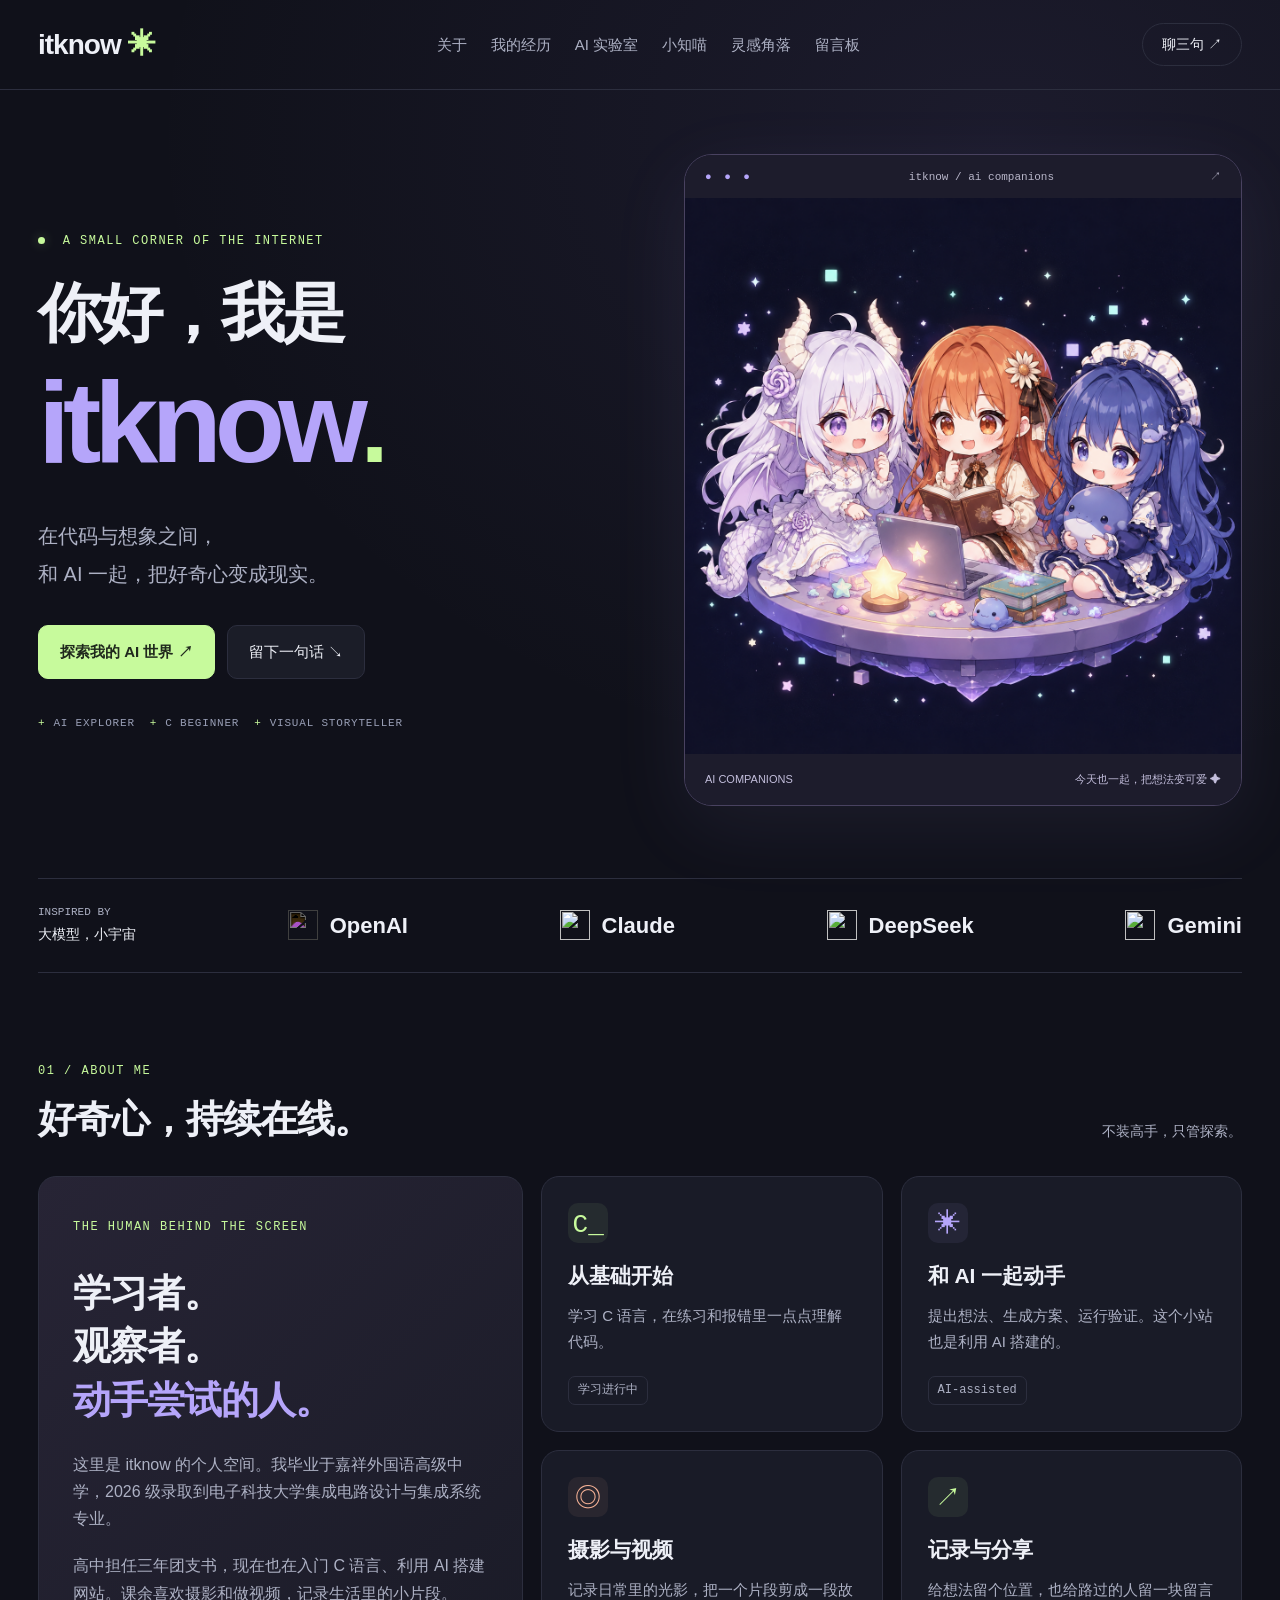
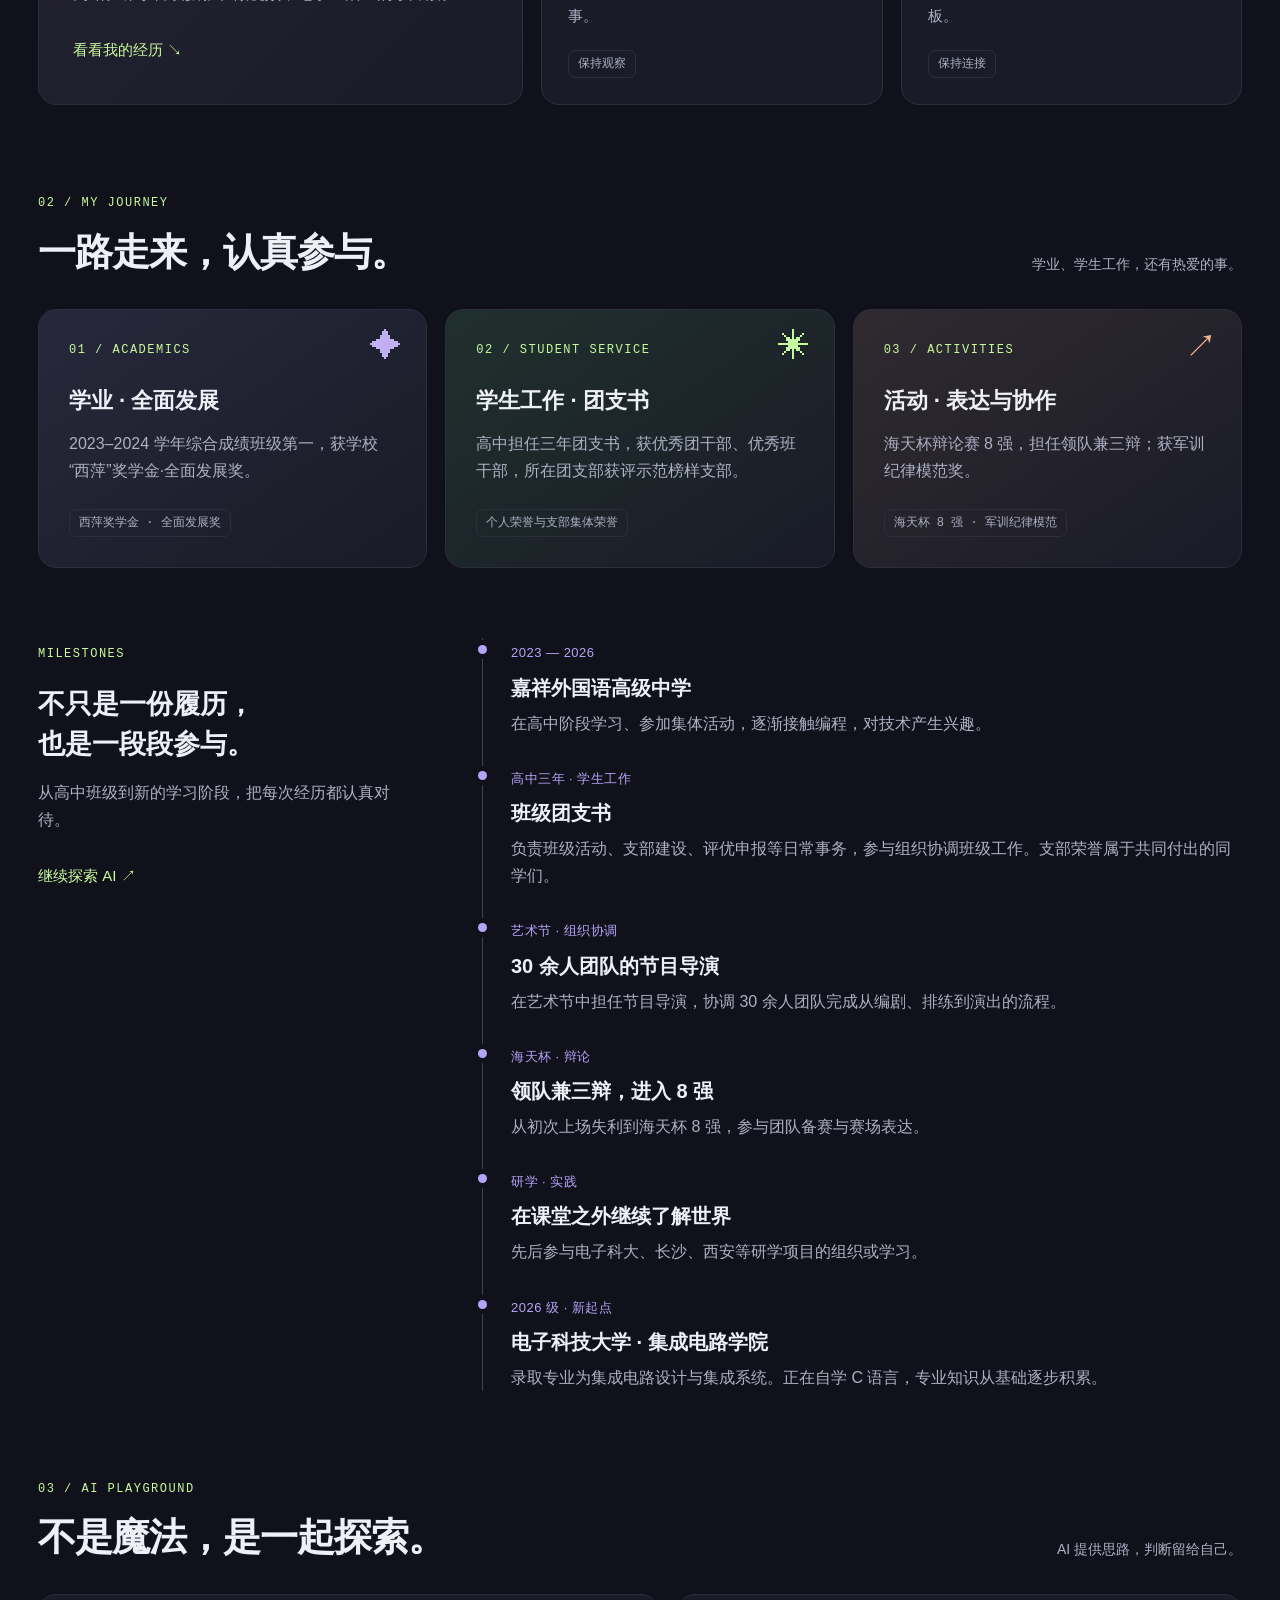
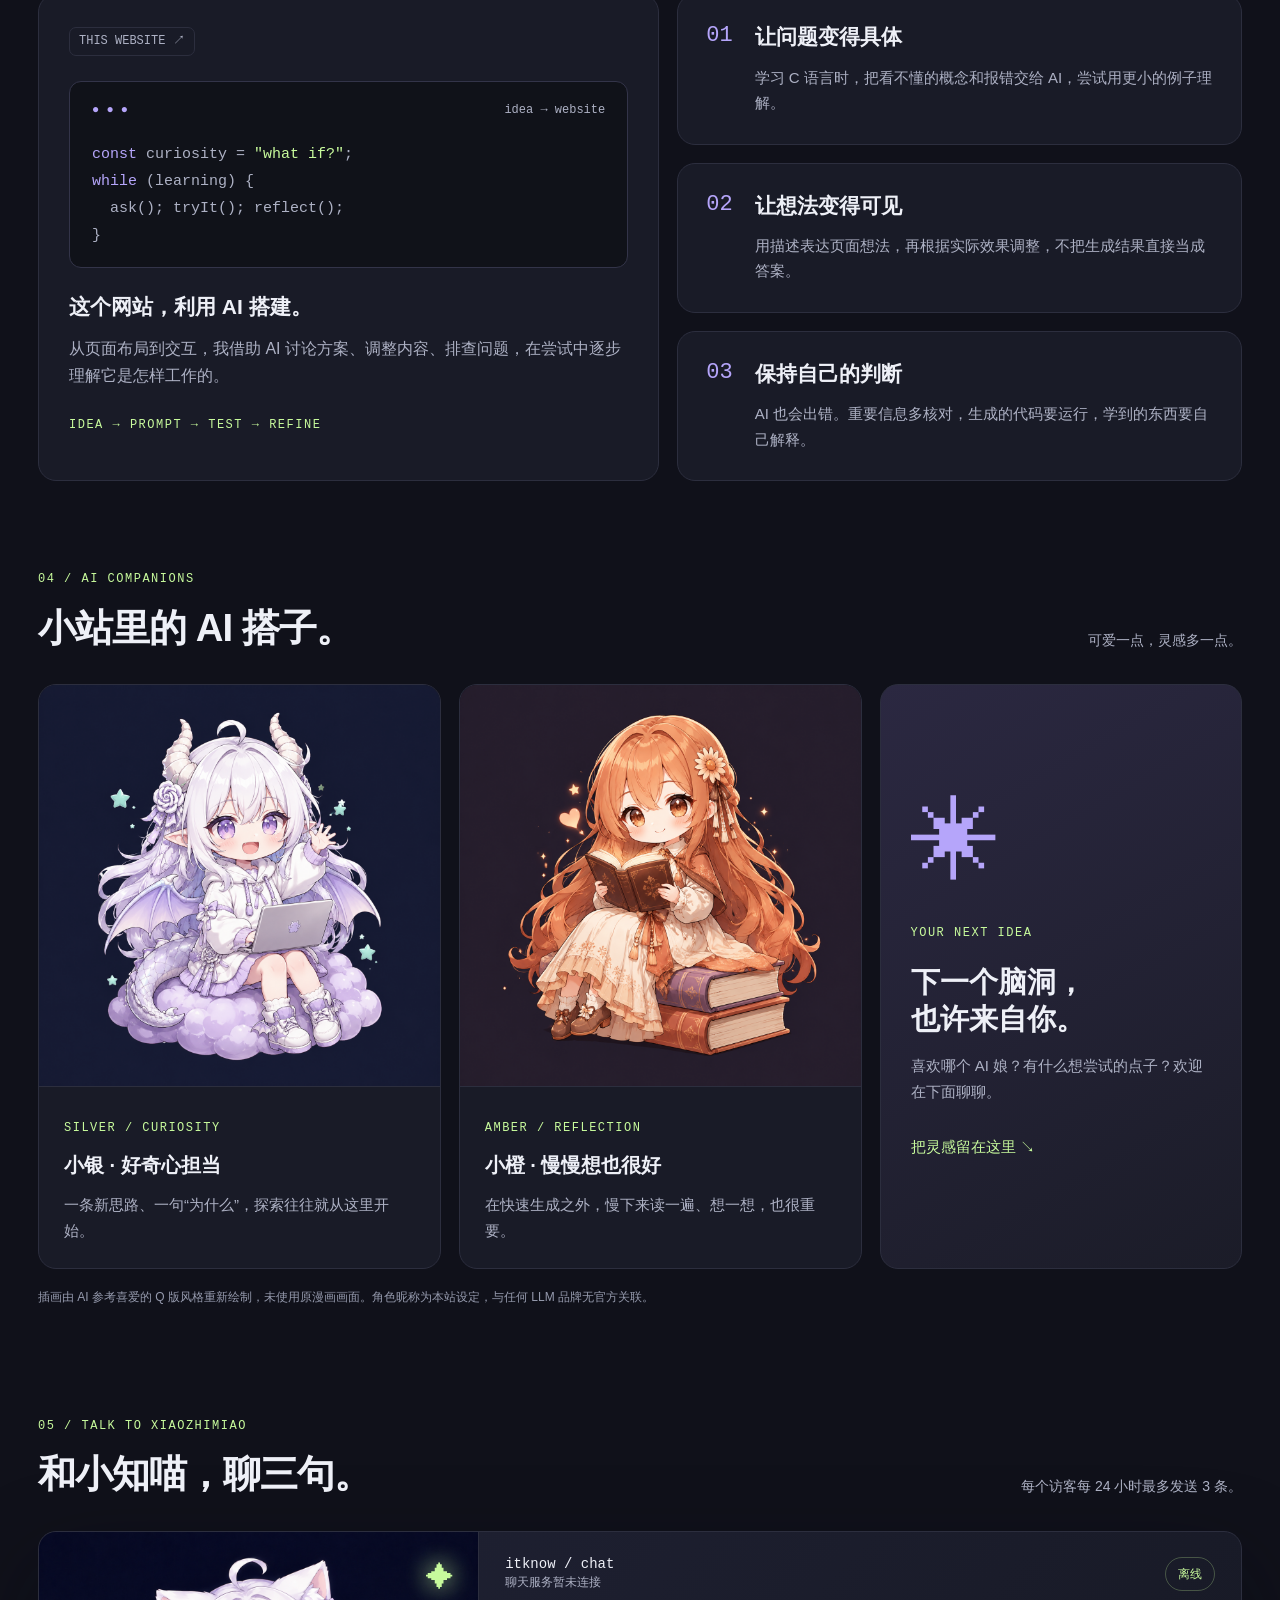
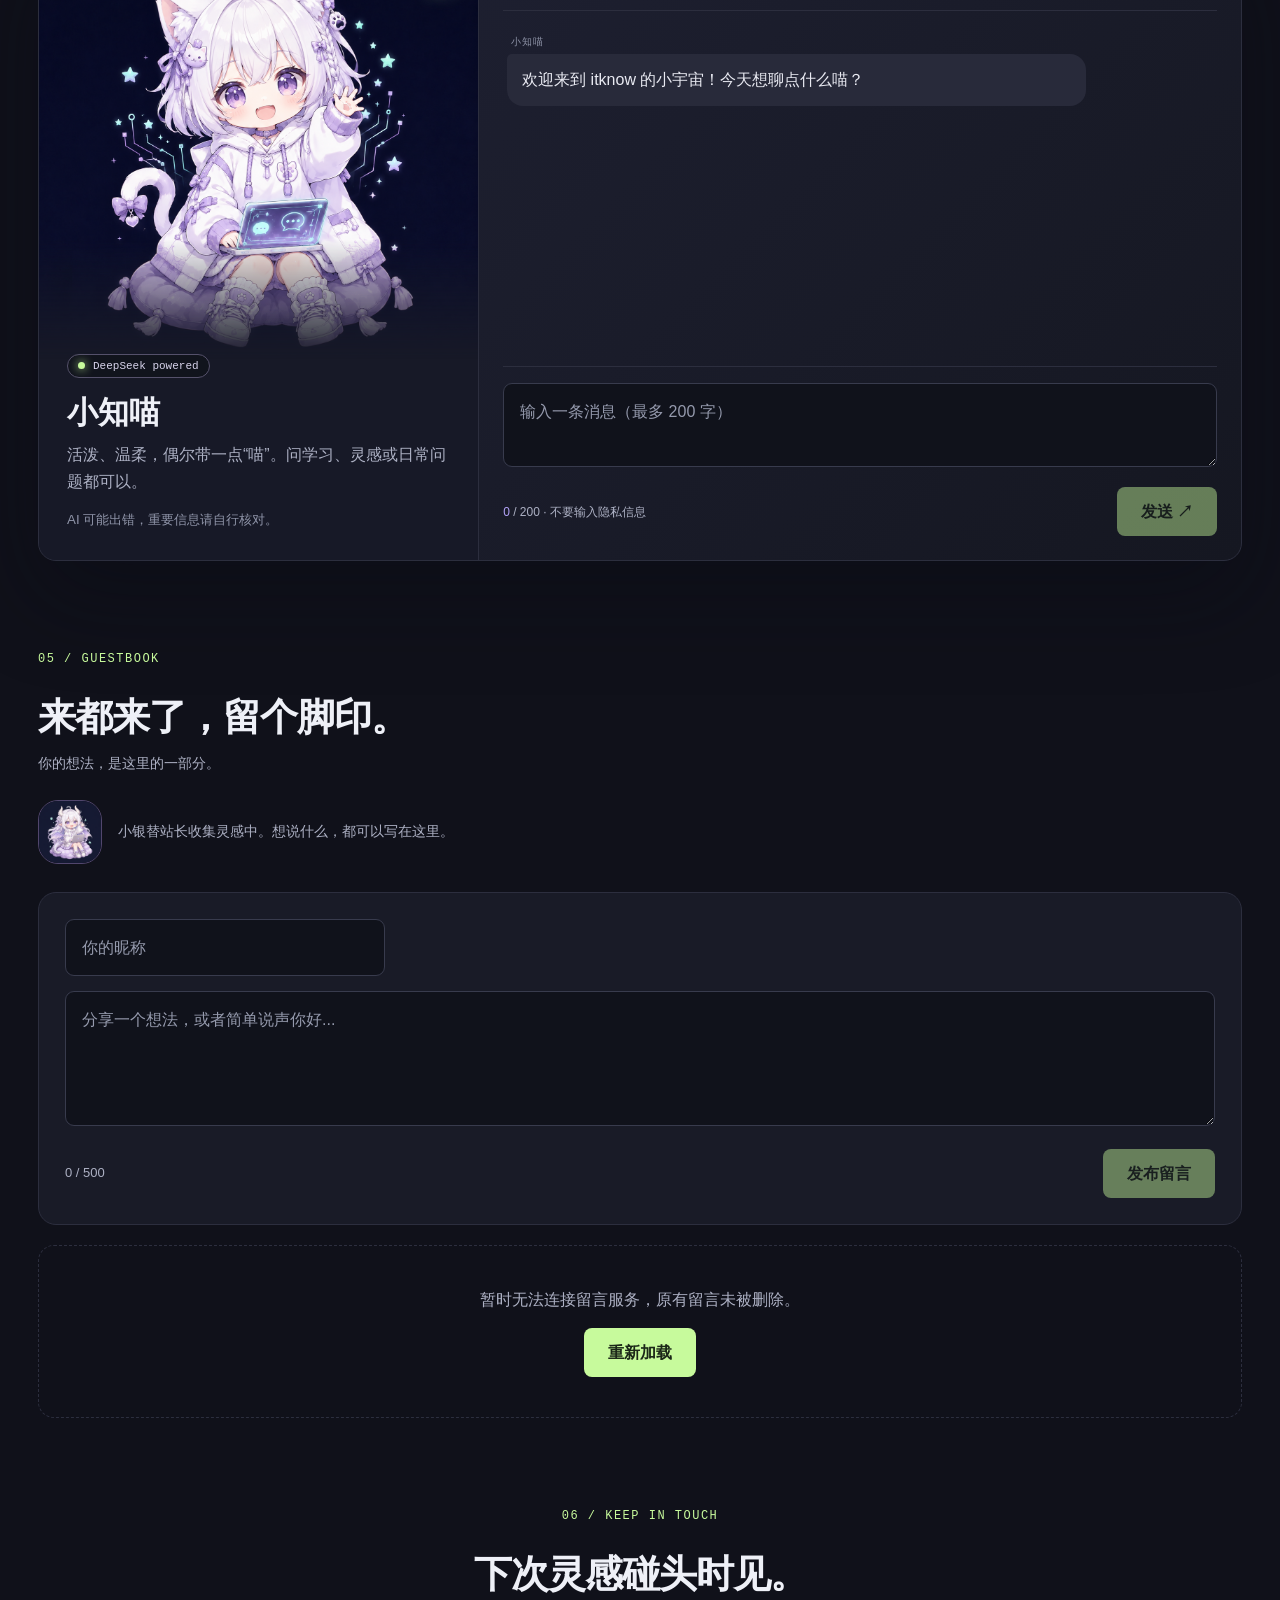
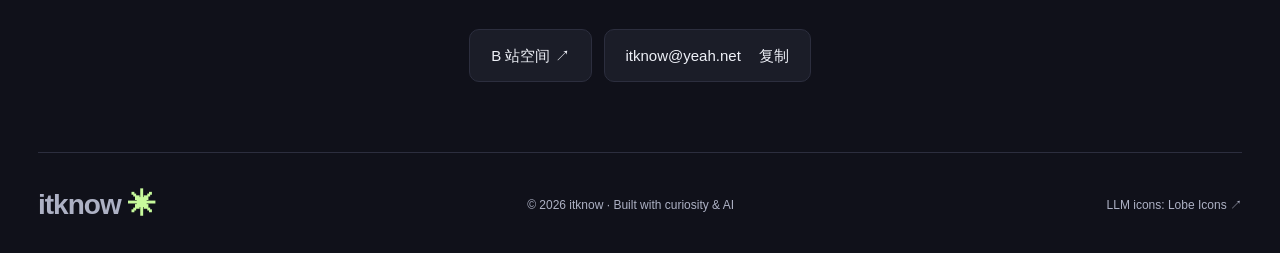
==== index.html @ 52dbc29e "Add initial personal website" ====
<!DOCTYPE html>
<html lang="zh-CN"><head><meta charset="UTF-8"><meta name="viewport" content="width=device-width, initial-scale=1.0"><meta name="theme-color" content="#10111a"><meta name="description" content="itknow 的个人主页：学习与学生工作经历、AI 探索、C 语言入门、摄影与视频。"><title>itknow · AI 与灵感的小宇宙</title><link rel="stylesheet" href="assets/studio.css"><link rel="stylesheet" href="assets/companions.css"></head><body>
<a class="skip-link" href="#about">跳到正文</a><div id="cursorGlow" hidden></div><div class="email-toast" id="toast" role="status" aria-live="polite"></div>
<nav class="nav" id="nav" aria-label="主导航"><a class="wordmark" href="#home">itknow<span>✳</span></a><div class="nav-links"><a href="#about">关于</a><a href="#experience">我的经历</a><a href="#projects">AI 实验室</a><a href="#chat">小知喵</a><a href="#inspiration">灵感角落</a><a href="#guestbook">留言板</a></div><a class="nav-contact" href="#chat">聊三句 ↗</a></nav>
<main><section class="hero reveal" id="home"><div class="hero-copy"><p class="eyebrow"><span class="status-dot"></span> A SMALL CORNER OF THE INTERNET</p><h1>你好，我是<br><span>itknow</span><b>.</b></h1><p class="hero-description">在代码与想象之间，<br>和 AI 一起，把好奇心变成现实。</p><div class="hero-actions"><a class="button primary" href="#projects">探索我的 AI 世界 ↗</a><a class="button secondary" href="#guestbook">留下一句话 ↘</a></div><div class="hero-tags"><span>AI EXPLORER</span><span>C BEGINNER</span><span>VISUAL STORYTELLER</span></div></div><figure class="hero-art original-art"><div class="window-bar"><span>● ● ●</span><span>itknow / ai companions</span><span>↗</span></div><img src="assets/ai-companions-original.png" width="1254" height="1254" fetchpriority="high" alt="新绘制的 Q 版 AI 娘：银发龙娘、橙发阅读娘与抱着小鲸鱼的蓝发女孩围坐在星光书桌前"><figcaption><span>AI COMPANIONS</span><span>今天也一起，把想法变可爱 ✦</span></figcaption></figure></section>
<div class="model-strip"><span class="strip-label">INSPIRED BY<br><strong>大模型，小宇宙</strong></span><div><img src="assets/openai.svg" alt="" class="mono-logo">OpenAI</div><div><img src="assets/claude-color.svg" alt="" >Claude</div><div><img src="assets/deepseek-color.svg" alt="" >DeepSeek</div><div><img src="assets/gemini-color.svg" alt="" >Gemini</div></div>
<section class="section" id="about"><div class="section-heading"><div><p class="eyebrow">01 / ABOUT ME</p><h2>好奇心，持续在线。</h2></div><span class="section-note">不装高手，只管探索。</span></div><div class="about-grid"><article class="panel about-lead"><span class="tiny-label">THE HUMAN BEHIND THE SCREEN</span><h3>学习者。<br>观察者。<br><em>动手尝试的人。</em></h3><p>这里是 itknow 的个人空间。我毕业于嘉祥外国语高级中学，2026 级录取到电子科技大学集成电路设计与集成系统专业。</p><p>高中担任三年团支书，现在也在入门 C 语言、利用 AI 搭建网站。课余喜欢摄影和做视频，记录生活里的小片段。</p><a class="text-link" href="#experience">看看我的经历 ↘</a></article><div class="interest-grid"><article class="panel interest"><span class="tile-icon">C_</span><h3>从基础开始</h3><p>学习 C 语言，在练习和报错里一点点理解代码。</p><span class="pill">学习进行中</span></article><article class="panel interest"><span class="tile-icon">✳</span><h3>和 AI 一起动手</h3><p>提出想法、生成方案、运行验证。这个小站也是利用 AI 搭建的。</p><span class="pill">AI-assisted</span></article><article class="panel interest"><span class="tile-icon">◎</span><h3>摄影与视频</h3><p>记录日常里的光影，把一个片段剪成一段故事。</p><span class="pill">保持观察</span></article><article class="panel interest"><span class="tile-icon">↗</span><h3>记录与分享</h3><p>给想法留个位置，也给路过的人留一块留言板。</p><span class="pill">保持连接</span></article></div></div></section>

<section class="section experience-section" id="experience" aria-labelledby="experience-title">
  <div class="section-heading">
    <div><p class="eyebrow">02 / MY JOURNEY</p><h2 id="experience-title">一路走来，认真参与。</h2></div>
    <span class="section-note">学业、学生工作，还有热爱的事。</span>
  </div>
  <div class="honor-grid" id="skills">
    <article class="panel honor-card">
      <span class="tiny-label">01 / ACADEMICS</span><span class="honor-mark" aria-hidden="true">✦</span>
      <h3>学业 · 全面发展</h3><p>2023–2024 学年综合成绩班级第一，获学校“西萍”奖学金·全面发展奖。</p>
      <span class="pill">西萍奖学金 · 全面发展奖</span>
    </article>
    <article class="panel honor-card">
      <span class="tiny-label">02 / STUDENT SERVICE</span><span class="honor-mark" aria-hidden="true">✳</span>
      <h3>学生工作 · 团支书</h3><p>高中担任三年团支书，获优秀团干部、优秀班干部，所在团支部获评示范榜样支部。</p>
      <span class="pill">个人荣誉与支部集体荣誉</span>
    </article>
    <article class="panel honor-card">
      <span class="tiny-label">03 / ACTIVITIES</span><span class="honor-mark" aria-hidden="true">↗</span>
      <h3>活动 · 表达与协作</h3><p>海天杯辩论赛 8 强，担任领队兼三辩；获军训纪律模范奖。</p>
      <span class="pill">海天杯 8 强 · 军训纪律模范</span>
    </article>
  </div>
  <div class="journey-layout" id="timeline">
    <aside class="journey-intro"><span class="tiny-label">MILESTONES</span><h3>不只是一份履历，<br>也是一段段参与。</h3><p>从高中班级到新的学习阶段，把每次经历都认真对待。</p><a class="text-link" href="#projects">继续探索 AI ↗</a></aside>
    <ol class="journey-list">
      <li><span class="journey-date">2023 — 2026</span><h3>嘉祥外国语高级中学</h3><p>在高中阶段学习、参加集体活动，逐渐接触编程，对技术产生兴趣。</p></li>
      <li><span class="journey-date">高中三年 · 学生工作</span><h3>班级团支书</h3><p>负责班级活动、支部建设、评优申报等日常事务，参与组织协调班级工作。支部荣誉属于共同付出的同学们。</p></li>
      <li><span class="journey-date">艺术节 · 组织协调</span><h3>30 余人团队的节目导演</h3><p>在艺术节中担任节目导演，协调 30 余人团队完成从编剧、排练到演出的流程。</p></li>
      <li><span class="journey-date">海天杯 · 辩论</span><h3>领队兼三辩，进入 8 强</h3><p>从初次上场失利到海天杯 8 强，参与团队备赛与赛场表达。</p></li>
      <li><span class="journey-date">研学 · 实践</span><h3>在课堂之外继续了解世界</h3><p>先后参与电子科大、长沙、西安等研学项目的组织或学习。</p></li>
      <li><span class="journey-date">2026 级 · 新起点</span><h3>电子科技大学 · 集成电路学院</h3><p>录取专业为集成电路设计与集成系统。正在自学 C 语言，专业知识从基础逐步积累。</p></li>
    </ol>
  </div>
</section>
<section class="section" id="projects"><div class="section-heading"><div><p class="eyebrow">03 / AI PLAYGROUND</p><h2>不是魔法，是一起探索。</h2></div><span class="section-note">AI 提供思路，判断留给自己。</span></div><div class="lab-grid"><article class="panel lab-feature"><span class="pill">THIS WEBSITE ↗</span><div class="code-window"><div>● ● ● <span>idea → website</span></div><p><span>const</span> curiosity = <b>"what if?"</b>;</p><p><span>while</span> (learning) {</p><p>&nbsp; ask(); tryIt(); reflect();</p><p>}</p></div><h3>这个网站，利用 AI 搭建。</h3><p>从页面布局到交互，我借助 AI 讨论方案、调整内容、排查问题，在尝试中逐步理解它是怎样工作的。</p><span class="tiny-label">IDEA → PROMPT → TEST → REFINE</span></article><div class="lab-side"><article class="panel lab-note"><span class="step">01</span><div><h3>让问题变得具体</h3><p>学习 C 语言时，把看不懂的概念和报错交给 AI，尝试用更小的例子理解。</p></div></article><article class="panel lab-note"><span class="step">02</span><div><h3>让想法变得可见</h3><p>用描述表达页面想法，再根据实际效果调整，不把生成结果直接当成答案。</p></div></article><article class="panel lab-note"><span class="step">03</span><div><h3>保持自己的判断</h3><p>AI 也会出错。重要信息多核对，生成的代码要运行，学到的东西要自己解释。</p></div></article></div></div></section>
<section class="section" id="inspiration"><div class="section-heading"><div><p class="eyebrow">04 / AI COMPANIONS</p><h2>小站里的 AI 搭子。</h2></div><span class="section-note">可爱一点，灵感多一点。</span></div><div class="companion-grid"><article class="companion panel"><img class="portrait portrait-one" src="assets/ai-silver-original.png" width="1254" height="1254" loading="lazy" decoding="async" alt="新绘制的银发 Q 版龙娘，坐在云朵上抱着电脑挥手"><div class="companion-copy"><span class="tiny-label">SILVER / CURIOSITY</span><h3>小银 · 好奇心担当</h3><p>一条新思路、一句“为什么”，探索往往就从这里开始。</p></div></article><article class="companion panel"><img class="portrait portrait-two" src="assets/ai-amber-original.png" width="1254" height="1254" loading="lazy" decoding="async" alt="新绘制的橙发 Q 版阅读娘，坐在书本上微笑读书"><div class="companion-copy"><span class="tiny-label">AMBER / REFLECTION</span><h3>小橙 · 慢慢想也很好</h3><p>在快速生成之外，慢下来读一遍、想一想，也很重要。</p></div></article><article class="panel text-companion"><span class="huge-star">✳</span><span class="tiny-label">YOUR NEXT IDEA</span><h3>下一个脑洞，<br>也许来自你。</h3><p>喜欢哪个 AI 娘？有什么想尝试的点子？欢迎在下面聊聊。</p><a href="#guestbook" class="text-link">把灵感留在这里 ↘</a></article></div><p class="art-note">插画由 AI 参考喜爱的 Q 版风格重新绘制，未使用原漫画画面。角色昵称为本站设定，与任何 LLM 品牌无官方关联。</p></section>
<section class="section chat-section" id="chat" aria-labelledby="chat-title">
  <div class="section-heading"><div><p class="eyebrow">05 / TALK TO XIAOZHIMIAO</p><h2 id="chat-title">和小知喵，聊三句。</h2></div><span class="section-note">每个访客每 24 小时最多发送 3 条。</span></div>
  <div class="chat-shell panel">
    <aside class="chat-mascot"><img src="assets/ai-catgirl-original.png" width="1254" height="1254" loading="lazy" decoding="async" alt="原创 Q 版 AI 猫娘小知喵，抱着发光聊天终端挥手"><div><span class="status-chip"><i></i> DeepSeek powered</span><h3>小知喵</h3><p>活泼、温柔，偶尔带一点“喵”。问学习、灵感或日常问题都可以。</p><small>AI 可能出错，重要信息请自行核对。</small></div></aside>
    <div class="chat-console"><div class="chat-topbar"><div><strong>itknow / chat</strong><span id="chatStatus">正在确认今日额度…</span></div><span class="quota" id="chatQuota">— / 3</span></div><div class="chat-messages" id="chatMessages" role="log" aria-live="polite"><div class="chat-bubble assistant"><span>小知喵</span><p>欢迎来到 itknow 的小宇宙！今天想聊点什么喵？</p></div></div><form class="chat-form" id="chatForm"><label class="sr-only" for="chatInput">给小知喵发送消息</label><textarea id="chatInput" maxlength="200" rows="2" placeholder="输入一条消息（最多 200 字）" disabled></textarea><div class="chat-form-footer"><span><b id="chatCount">0</b> / 200 · 不要输入隐私信息</span><button class="submit-btn" id="chatSend" type="submit" disabled>发送 ↗</button></div></form></div>
  </div>
</section>
<section class="section" id="guestbook">
  <p class="eyebrow">05 / GUESTBOOK</p><h2>来都来了，留个脚印。</h2><p class="section-note">你的想法，是这里的一部分。</p><div class="guestbook-greeting"><img src="assets/ai-silver-original.png" width="64" height="64" alt="" loading="lazy"><span>小银替站长收集灵感中。想说什么，都可以写在这里。</span></div>

  <!-- 留言表单 -->
  <div class="guestbook-form reveal reveal-delay-1">
    <div class="form-row">
      <input type="text" id="msgName" placeholder="你的昵称" aria-label="昵称" maxlength="20" autocomplete="off">
    </div>
    <textarea id="msgBody" placeholder="分享一个想法，或者简单说声你好..." aria-label="留言内容" maxlength="500"></textarea>
    <div class="form-footer">
      <span class="char-count"><span id="charCount">0</span> / 500</span>
      <button class="submit-btn" id="submitMsg" disabled>发布留言</button>
    </div>
  </div>

  <!-- 留言列表 -->
  <div class="msg-list reveal reveal-delay-2" id="msgList">
    <div class="msg-empty">
      <span class="empty-icon">💬</span>
      还没有留言，来抢个沙发吧~
    </div>
  </div>
</section>


<section class="section contact-section" id="links"><p class="eyebrow">06 / KEEP IN TOUCH</p><h2>下次灵感碰头时见。</h2><div class="contact-actions"><a class="button secondary" href="https://space.bilibili.com/670491657" target="_blank" rel="noopener noreferrer">B 站空间 ↗</a><button class="button secondary email-copy" id="emailCopy" onclick="copyEmail()"><span>itknow@yeah.net</span><span id="copyBtn">复制</span></button></div></section></main>
<footer><a href="#home" class="wordmark">itknow<span>✳</span></a><span>© 2026 itknow · Built with curiosity & AI</span><a href="https://github.com/lobehub/lobe-icons" target="_blank" rel="noopener noreferrer">LLM icons: Lobe Icons ↗</a></footer>
<script>
/* ====== 滚动入场动画 ====== */
const observer = new IntersectionObserver((entries) => {
  entries.forEach(entry => {
    if (entry.isIntersecting) {
      entry.target.classList.add('visible');
    }
  });
}, { threshold: 0.15, rootMargin: '0px 0px -40px 0px' });

document.querySelectorAll('.reveal').forEach(el => observer.observe(el));

/* ====== 导航滚动阴影 + 高亮 ====== */
const nav = document.getElementById('nav');
const navLinks = nav.querySelectorAll('a');
const sections = [];
navLinks.forEach(a => {
  const id = a.getAttribute('href').slice(1);
  const el = document.getElementById(id);
  if (el) sections.push({ el, link: a });
});

window.addEventListener('scroll', () => {
  nav.classList.toggle('scrolled', window.scrollY > 10);

  // 当前 section 高亮
  let current = sections[0];
  sections.forEach(s => {
    if (window.scrollY >= s.el.offsetTop - 120) current = s;
  });
  navLinks.forEach(a => a.classList.remove('active'));
  if (current) current.link.classList.add('active');
});

/* ====== 鼠标跟随光效 ====== */
const glow = document.getElementById('cursorGlow');
let glowVisible = false;
document.addEventListener('mousemove', e => {
  glow.style.left = e.clientX + 'px';
  glow.style.top = e.clientY + 'px';
  if (!glowVisible) { glow.style.opacity = '1'; glowVisible = true; }
});

/* ====== 邮箱复制 ====== */
function copyEmail() {
  const email = 'itknow@yeah.net';
  const el = document.getElementById('emailCopy');
  const btn = document.getElementById('copyBtn');
  const toast = document.getElementById('toast');

  const showCopied = () => {
    btn.textContent = '已复制!';
    el.classList.add('copied');
    toast.textContent = '已复制到剪贴板';
    toast.classList.add('show');
    setTimeout(() => toast.classList.remove('show'), 2000);
    setTimeout(() => {
      btn.textContent = '复制';
      el.classList.remove('copied');
    }, 2000);
  };

  // 复制文本，带 http（非安全上下文）下的兜底方案
  const copyText = (text) => {
    // 方式一：Clipboard API —— 仅在 HTTPS / localhost 安全上下文可用
    if (navigator.clipboard && window.isSecureContext) {
      return navigator.clipboard.writeText(text).then(() => true, () => false);
    }
    // 方式二：execCommand 兜底 —— http 下也能用
    const ta = document.createElement('textarea');
    ta.value = text;
    ta.setAttribute('readonly', '');
    ta.style.position = 'fixed';
    ta.style.left = '-9999px';
    document.body.appendChild(ta);
    ta.select();
    let ok = false;
    try { ok = document.execCommand('copy'); } catch (e) { ok = false; }
    document.body.removeChild(ta);
    return Promise.resolve(ok);
  };

  copyText(email).then(ok => {
    if (ok) {
      showCopied();
    } else {
      toast.textContent = '复制失败，请手动复制：' + email;
      toast.classList.add('show');
      setTimeout(() => toast.classList.remove('show'), 2500);
    }
  });
}

/* ====== 小知喵聊天 ====== */
const CHAT_API = '/api/chat';
const chatForm = document.getElementById('chatForm');
const chatInput = document.getElementById('chatInput');
const chatSend = document.getElementById('chatSend');
const chatCount = document.getElementById('chatCount');
const chatStatus = document.getElementById('chatStatus');
const chatQuota = document.getElementById('chatQuota');
const chatMessages = document.getElementById('chatMessages');
let chatRemaining = 0;
const chatHistory = [];

function setChatReady(remaining, text) {
  chatRemaining = Math.max(0, Number(remaining) || 0);
  chatQuota.textContent = `${chatRemaining} / 3`;
  chatStatus.textContent = text || (chatRemaining ? '准备好啦，来聊聊吧' : '今日额度已用完，明天再来喵');
  chatInput.disabled = chatRemaining === 0;
  chatSend.disabled = chatRemaining === 0 || chatInput.value.trim() === '';
}

function appendChat(role, text) {
  const bubble = document.createElement('div');
  bubble.className = `chat-bubble ${role}`;
  const label = document.createElement('span');
  label.textContent = role === 'assistant' ? '小知喵' : '你';
  const body = document.createElement('p');
  body.textContent = text;
  bubble.append(label, body);
  chatMessages.appendChild(bubble);
  chatMessages.scrollTop = chatMessages.scrollHeight;
}

async function loadChatStatus() {
  try {
    const res = await fetch(`${CHAT_API}/status`, { credentials: 'same-origin' });
    if (!res.ok) throw new Error('聊天服务暂未启动');
    const data = await res.json();
    setChatReady(data.remaining);
  } catch (error) {
    chatStatus.textContent = '聊天服务暂未连接';
    chatQuota.textContent = '离线';
    chatInput.disabled = true;
    chatSend.disabled = true;
  }
}

chatInput.addEventListener('input', () => {
  chatCount.textContent = chatInput.value.length;
  chatSend.disabled = chatRemaining === 0 || chatInput.value.trim() === '';
});

chatForm.addEventListener('submit', async event => {
  event.preventDefault();
  const message = chatInput.value.trim();
  if (!message || chatRemaining === 0) return;
  appendChat('user', message);
  chatHistory.push({ role: 'user', content: message });
  chatInput.value = '';
  chatCount.textContent = '0';
  chatInput.disabled = true;
  chatSend.disabled = true;
  chatSend.textContent = '思考中…';
  chatStatus.textContent = '小知喵正在组织语言…';
  try {
    const res = await fetch(CHAT_API, {
      method: 'POST',
      credentials: 'same-origin',
      headers: { 'Content-Type': 'application/json' },
      body: JSON.stringify({ message, history: chatHistory.slice(-5, -1) })
    });
    const data = await res.json().catch(() => ({}));
    if (!res.ok) throw new Error(data.error || '暂时没有收到回复');
    appendChat('assistant', data.reply);
    chatHistory.push({ role: 'assistant', content: data.reply });
    setChatReady(data.remaining);
  } catch (error) {
    appendChat('assistant', error.message || '连接好像打了个盹，请稍后再试喵。');
    await loadChatStatus();
  } finally {
    chatSend.textContent = '发送 ↗';
    if (chatRemaining > 0) chatInput.focus();
  }
});

loadChatStatus();

/* ====== 留言板逻辑 ====== */
const API_BASE = '/api/messages';
const AVATAR_COLORS = ['#0984e3','#6c5ce7','#00b894','#e17055','#fdcb6e','#e84393','#00cec9','#636e72'];
const HIDDEN_MESSAGE_AUTHORS = new Set(['hikaru']);

// ====== 工具函数 ======
function getAvatarColor(name) {
  let hash = 0;
  for (let i = 0; i < name.length; i++) hash = name.charCodeAt(i) + ((hash << 5) - hash);
  return AVATAR_COLORS[Math.abs(hash) % AVATAR_COLORS.length];
}

function formatTime(ts) {
  const d = new Date(ts);
  const pad = n => String(n).padStart(2, '0');
  return `${d.getFullYear()}-${pad(d.getMonth()+1)}-${pad(d.getDate())} ${pad(d.getHours())}:${pad(d.getMinutes())}`;
}

function escapeHTML(str) {
  const div = document.createElement('div');
  div.textContent = str;
  return div.innerHTML;
}

function showToast(text) {
  const toast = document.getElementById('toast');
  toast.textContent = text;
  toast.classList.add('show');
  setTimeout(() => toast.classList.remove('show'), 2000);
}

// ====== API 调用 ======
async function fetchMessages() {
  try {
    const res = await fetch(API_BASE);
    if (!res.ok) throw new Error('加载失败');
    return await res.json();
  } catch (e) {
    console.error('获取留言失败:', e);
    return null;
  }
}

async function postMessage(name, body) {
  try {
    const res = await fetch(API_BASE, {
      method: 'POST',
      headers: { 'Content-Type': 'application/json' },
      body: JSON.stringify({ name, body })
    });
    if (!res.ok) {
      const err = await res.json();
      throw new Error(err.error || '提交失败');
    }
    return { ok: true, data: await res.json() };
  } catch (e) {
    return { ok: false, error: e.message };
  }
}

// ====== 渲染 ======
function renderMessages(msgs) {
  const list = document.getElementById('msgList');
  if (!list) return;
  const visibleMessages = Array.isArray(msgs)
    ? msgs.filter(m => !HIDDEN_MESSAGE_AUTHORS.has(String(m?.name || '').trim().toLowerCase()))
    : [];

  if (visibleMessages.length === 0) {
    list.innerHTML = '<div class="msg-empty"><span class="empty-icon">💬</span>还没有留言，来抢个沙发吧~</div>';
    return;
  }

  list.innerHTML = visibleMessages.map(m => {
    const initials = m.name.trim().charAt(0).toUpperCase() || '?';
    const color = getAvatarColor(m.name);
    return `
      <div class="msg-card reveal visible" style="animation: none;">
        <div class="msg-header">
          <span class="msg-author">
            <span class="avatar-dot" style="background:${color};">${escapeHTML(initials)}</span>
            ${escapeHTML(m.name)}
          </span>
          <span class="msg-time">${formatTime(m.time)}</span>
        </div>
        <div class="msg-body">${escapeHTML(m.body)}</div>
      </div>`;
  }).reverse().join('');

  // 重新触发滚动动画
  list.querySelectorAll('.reveal').forEach(el => el.classList.add('visible'));
}

async function loadAndRender() {
  const list = document.getElementById('msgList');
  list.innerHTML = '<div class="msg-empty"><span class="empty-icon">⏳</span>加载中...</div>';
  const msgs = await fetchMessages();
  if (msgs === null) { list.innerHTML = '<div class="msg-empty">暂时无法连接留言服务，原有留言未被删除。<br><button onclick="loadAndRender()">重新加载</button></div>'; return; }
  renderMessages(msgs);
}

// ====== 发布留言 ======
async function submitMessage() {
  const nameEl = document.getElementById('msgName');
  const bodyEl = document.getElementById('msgBody');
  const submitBtn = document.getElementById('submitMsg');
  const name = nameEl.value.trim();
  const body = bodyEl.value.trim();

  if (!name || !body) return;

  submitBtn.disabled = true;
  submitBtn.textContent = '提交中...';

  const result = await postMessage(name, body);
  if (result.ok) {
    // 清空表单
    bodyEl.value = '';
    document.getElementById('charCount').textContent = '0';
    nameEl.value = '';
    showToast('留言发布成功！');
    loadAndRender();
  } else {
    showToast(result.error || '发布失败，请重试');
  }
  submitBtn.disabled = false;
  submitBtn.textContent = '发布留言';
}

// ====== 表单校验 ======
document.getElementById('msgBody').addEventListener('input', function() {
  const len = this.value.length;
  const nameVal = document.getElementById('msgName').value.trim();
  document.getElementById('charCount').textContent = len;
  document.getElementById('submitMsg').disabled = (len === 0 || nameVal === '');
});

document.getElementById('msgName').addEventListener('input', function() {
  const bodyVal = document.getElementById('msgBody').value.trim();
  document.getElementById('submitMsg').disabled = (bodyVal === '' || this.value.trim() === '');
});

document.getElementById('submitMsg').addEventListener('click', submitMessage);

// 回车提交（Ctrl+Enter）
document.getElementById('msgBody').addEventListener('keydown', function(e) {
  if (e.key === 'Enter' && (e.ctrlKey || e.metaKey)) {
    e.preventDefault();
    submitMessage();
  }
});

// ====== 初始加载 ======
loadAndRender();

/* ====== Hero 元素在加载时就显示 ====== */
document.querySelector('.hero.reveal').classList.add('visible');
</script>
</body></html>
---- assets/studio.css ----
@charset "UTF-8";
:root{color-scheme:dark;--bg:#10111a;--surface:#191b27;--line:#2c2e3e;--text:#eef0f7;--sub:#adb1c4;--mint:#c7fa9c;--purple:#b5a5fa}*{box-sizing:border-box}html{scroll-behavior:smooth;scroll-padding-top:100px}body{margin:0;background:var(--bg);color:var(--text);font-family:"Segoe UI","Microsoft YaHei",sans-serif;line-height:1.7}body:before{content:"";position:absolute;inset:0 0 auto;height:900px;pointer-events:none;background:radial-gradient(ellipse at 78% 15%,#8472cf1a,transparent 60%);z-index:-1}a{color:inherit;text-decoration:none}button,input,textarea{font:inherit}button,a,input,textarea{-webkit-tap-highlight-color:transparent}button{cursor:pointer}a:focus-visible,button:focus-visible,input:focus-visible,textarea:focus-visible{outline:2px solid var(--mint);outline-offset:5px}button:disabled{opacity:.45;cursor:not-allowed}p{color:var(--sub);margin:0 0 20px}h1,h2,h3{line-height:1.3;margin:0}h2{font-size:clamp(26px,3vw,40px);letter-spacing:-1px}h3{font-size:21px;margin-bottom:14px}img{max-width:100%;display:block}.nav{max-width:1280px;margin:auto;height:90px;display:flex;align-items:center;justify-content:space-between;padding:0 38px;gap:24px;border-bottom:1px solid var(--line)}.wordmark{font-size:28px;font-weight:800;letter-spacing:-1px;white-space:nowrap}.wordmark span{color:var(--mint);padding-left:7px}.nav-links{display:flex;gap:30px;font-size:15px;color:var(--sub)}.nav-links a:hover,.nav-links .active{color:var(--mint)}.nav-contact{border:1px solid var(--line);border-radius:30px;padding:9px 19px;font-size:14px}.hero{max-width:1280px;margin:auto;padding:64px 38px 72px;display:grid;grid-template-columns:1.05fr 1fr;align-items:center;gap:60px}.eyebrow,.tiny-label{font-family:Consolas,monospace;font-size:12px;font-weight:500;letter-spacing:1.5px;color:var(--mint)}.eyebrow{margin:0 0 22px}.status-dot{display:inline-block;height:7px;width:7px;border-radius:50%;background:var(--mint);margin-right:9px;box-shadow:0 0 12px #c7fa9c55}.hero h1{font-size:clamp(44px,5vw,70px);font-weight:600;letter-spacing:-3px;line-height:1.22}.hero h1>span{font-size:clamp(80px,9vw,126px);font-weight:800;letter-spacing:-7px;color:var(--purple)}.hero h1 b{color:var(--mint);font-size:100px}.hero-description{font-size:20px;line-height:1.9;margin:25px 0 32px}.hero-actions,.contact-actions{display:flex;gap:12px;flex-wrap:wrap}.button{display:inline-flex;align-items:center;justify-content:center;gap:18px;padding:13px 21px;border:1px solid var(--line);border-radius:10px;font-size:15px;transition:transform .2s,background .2s}.button:hover{transform:translateY(-3px)}.primary{background:var(--mint);color:#20291d;border-color:var(--mint);font-weight:650}.secondary{background:#1b1d28;color:var(--text)}.hero-tags{display:flex;gap:15px;flex-wrap:wrap;margin-top:38px;font:11px Consolas,monospace;letter-spacing:.8px;color:#999fb6}.hero-tags span:before{content:"+";color:var(--mint);margin-right:8px}.hero-art{margin:0;border:1px solid #454052;border-radius:20px;overflow:hidden;background:#222330;transform:rotate(2deg);box-shadow:18px 22px 0 #b5a5fa0c;transition:transform .4s}.hero-art:hover{transform:rotate(0)}.window-bar{display:flex;justify-content:space-between;align-items:center;padding:12px 16px;font:11px Consolas,monospace;color:#b8b6c9}.window-bar>span:first-child{color:var(--purple);letter-spacing:3px}.hero-art>img{width:100%;height:460px;object-fit:cover;object-position:top}.hero-art figcaption{display:flex;gap:10px;justify-content:space-between;padding:14px 17px;font-size:11px;color:#c3bedc}.model-strip{max-width:1204px;margin:0 auto;display:flex;align-items:center;justify-content:space-between;gap:22px;padding:24px 0;border-top:1px solid var(--line);border-bottom:1px solid var(--line)}.strip-label{font:11px/1.8 Consolas,monospace;color:var(--sub)}.strip-label strong{font-size:14px;color:var(--text);font-weight:500}.model-strip>div{display:flex;align-items:center;gap:12px;font-size:22px;font-weight:600}.model-strip img{width:30px;height:30px}.mono-logo{filter:invert(1)}.section{max-width:1280px;margin:auto;padding:88px 38px 0}.section-heading{display:flex;justify-content:space-between;align-items:end;gap:30px;margin-bottom:32px}.section-heading .eyebrow{margin-bottom:13px}.section-note{font-size:14px;color:var(--sub)}.panel{background:var(--surface);border:1px solid var(--line);border-radius:18px;overflow:hidden}.about-grid{display:grid;grid-template-columns:.9fr 1.3fr;gap:18px}.about-lead{padding:34px;background:linear-gradient(135deg,#272435,#1a1b27)}.about-lead h3{font-size:38px;margin:29px 0 24px;line-height:1.4;letter-spacing:-1px}.about-lead em{font-style:normal;color:var(--purple)}.about-lead p{font-size:16px}.text-link{color:var(--mint);font-size:15px;display:inline-block;margin-top:10px}.interest-grid{display:grid;grid-template-columns:1fr 1fr;gap:18px}.interest{padding:26px}.interest p{font-size:15px}.tile-icon{width:40px;height:40px;border-radius:10px;display:grid;place-items:center;background:#c7fa9c12;color:var(--mint);font-size:26px;font-family:monospace;margin-bottom:19px}.interest:nth-child(2) .tile-icon{color:var(--purple);background:#b5a5fa12}.interest:nth-child(3) .tile-icon{color:#f6b296;background:#f6b29612}.pill{display:inline-block;border:1px solid var(--line);border-radius:7px;padding:3px 9px;font:12px/1.7 Consolas,"Microsoft YaHei",monospace;color:var(--sub)}.lab-grid{display:grid;grid-template-columns:1.1fr 1fr;gap:18px}.lab-feature{padding:30px}.code-window{padding:18px 22px;margin:25px 0;background:#101219;border:1px solid #333449;border-radius:12px;font:15px/1.8 Consolas,monospace;overflow-x:auto}.code-window>div{color:var(--purple);font-size:12px;margin-bottom:20px}.code-window>div>span{float:right;color:var(--sub)}.code-window p{margin:0;white-space:nowrap}.code-window p>span{color:var(--purple)}.code-window b{color:var(--mint);font-weight:400}.lab-side{display:grid;gap:18px}.lab-note{display:flex;gap:22px;padding:28px}.lab-note p{font-size:15px;margin:0}.step{font:22px Consolas,monospace;color:var(--purple)}.companion-grid{display:grid;grid-template-columns:1fr 1fr .9fr;gap:18px}.portrait{height:260px;background-color:#272c3c}.companion-copy{padding:25px}.companion-copy h3{margin-top:13px}.companion-copy p{margin:0;font-size:15px}.text-companion{padding:30px;background:linear-gradient(150deg,#2b2841,#1b1c28);display:flex;flex-direction:column;justify-content:center}.huge-star{font-size:90px;line-height:1.1;color:var(--purple);margin-bottom:30px}.text-companion h3{font-size:29px;margin-top:20px}.text-companion p{font-size:15px}.art-note{font-size:12px;margin-top:18px;color:#959aad}#guestbook>h2{margin-bottom:10px}.guestbook-form{margin-top:28px;background:var(--surface);border:1px solid var(--line);border-radius:18px;padding:26px}.form-row{max-width:320px;margin-bottom:15px}input,textarea{background:#10121b;border:1px solid #383b4d;border-radius:9px;color:var(--text);padding:14px 16px;width:100%;font-size:16px}textarea{min-height:135px;resize:vertical}input::placeholder,textarea::placeholder{color:#959aad}.form-footer{display:flex;justify-content:space-between;align-items:center;margin-top:15px;gap:20px}.char-count{color:var(--sub);font-size:13px}.submit-btn,.msg-empty button{background:var(--mint);color:#1b2718;padding:11px 24px;border:0;border-radius:8px;font-weight:600}.msg-list{margin-top:20px}.msg-empty{text-align:center;padding:40px;color:var(--sub);border:1px dashed var(--line);border-radius:16px}.msg-empty button{margin-top:15px}.empty-icon{display:block;font-size:28px;margin-bottom:10px}.msg-card{position:relative;margin-top:14px;border:1px solid var(--line);padding:23px;background:var(--surface);border-radius:14px}.msg-header{display:flex;align-items:center;justify-content:space-between;gap:20px;padding-right:28px;margin-bottom:14px}.msg-author{display:flex;align-items:center;gap:10px}.avatar-dot{display:inline-grid;place-items:center;width:30px;height:30px;border-radius:50%;color:white}.msg-time{font-size:12px;color:var(--sub)}.msg-body{white-space:pre-wrap;overflow-wrap:anywhere}.msg-delete{position:absolute;right:15px;top:22px;background:transparent;border:0;color:var(--sub);padding:5px}.contact-section{text-align:center;padding-bottom:70px}.contact-actions{justify-content:center;margin-top:30px}footer{max-width:1204px;border-top:1px solid var(--line);margin:auto;padding:28px 0;display:flex;align-items:center;justify-content:space-between;gap:20px;font-size:12px;color:var(--sub)}.email-toast{position:fixed;bottom:28px;left:50%;transform:translate(-50%,20px);background:var(--mint);color:#182018;padding:13px 23px;border-radius:10px;z-index:100;opacity:0;pointer-events:none;transition:.2s;max-width:90vw}.email-toast.show{opacity:1;transform:translate(-50%,0)}.skip-link{position:fixed;top:-80px;left:20px;z-index:200;background:var(--mint);color:#111;padding:10px}.skip-link:focus{top:10px}
@media(min-width:901px){.interest:hover,.lab-note:hover{border-color:#686177;transform:translateY(-3px)}.interest,.lab-note{transition:transform .2s,border-color .2s}}
@media(max-width:1100px){.hero{gap:30px}.model-strip,footer{margin-left:38px;margin-right:38px}.hero-art>img{height:410px}.hero h1{font-size:48px}.hero h1>span{font-size:90px}.hero-actions{gap:8px}.button{padding:12px 15px}.about-lead h3{font-size:31px}}
@media(max-width:800px){.nav{padding:0 22px;gap:14px;height:auto;min-height:80px;flex-wrap:wrap;padding-top:14px;padding-bottom:14px}.nav-links{order:3;justify-content:space-between;width:100%;gap:10px;font-size:14px}.nav-contact{margin-left:auto}.hero{grid-template-columns:1fr;padding:45px 22px;gap:38px}.hero-copy{padding-top:10px}.hero h1{font-size:45px}.hero h1>span{font-size:94px}.hero-description{font-size:18px}.hero-art{transform:none;max-width:540px;width:100%;margin:auto}.hero-art>img{height:auto;max-height:600px;object-fit:cover;object-position:top}.model-strip{margin:0 22px;flex-wrap:wrap;justify-content:flex-start;gap:22px}.strip-label{width:100%}.model-strip>div{font-size:18px;flex:1 0 36%}.model-strip img{width:25px;height:25px}.section{padding:60px 22px 0}.section-heading{display:block}.section-note{display:block;margin-top:12px}.about-grid,.lab-grid{grid-template-columns:1fr}.about-lead{padding:28px}.companion-grid{grid-template-columns:1fr 1fr}.text-companion{grid-column:1/-1}.huge-star{font-size:55px;margin-bottom:16px}.contact-section{padding-bottom:50px}footer{margin:0 22px;flex-wrap:wrap}.msg-header{flex-wrap:wrap;gap:8px}.hero-tags{font-size:10px}}
@media(max-width:460px){.interest-grid,.companion-grid{grid-template-columns:1fr}.text-companion{grid-column:auto}.interest{padding:24px}.portrait{height:320px}.hero h1>span{font-size:82px}.hero h1 b{font-size:80px}.hero-art figcaption{font-size:10px}.window-bar{font-size:10px}.lab-feature{padding:22px}.lab-note{padding:22px;gap:16px}.guestbook-form{padding:18px}.msg-empty{padding:28px 18px}.contact-actions .button{font-size:14px}h2{font-size:28px}}
@media(prefers-reduced-motion:reduce){html{scroll-behavior:auto}*,*:before,*:after{transition:none!important;animation:none!important}}

/* 小知喵聊天 */
.sr-only{position:absolute;width:1px;height:1px;padding:0;margin:-1px;overflow:hidden;clip:rect(0,0,0,0);white-space:nowrap;border:0}.chat-shell{display:grid;grid-template-columns:minmax(280px,.78fr) minmax(0,1.35fr);min-height:610px;background:linear-gradient(135deg,#202235,#151721);box-shadow:0 34px 90px #08091466}.chat-mascot{position:relative;display:flex;flex-direction:column;justify-content:flex-end;min-width:0;padding:28px;border-right:1px solid var(--line);overflow:hidden;background:radial-gradient(circle at 50% 28%,#b5a5fa2b,transparent 43%),#171927}.chat-mascot:after{content:"✦";position:absolute;right:24px;top:22px;color:var(--mint);font-size:28px;filter:drop-shadow(0 0 12px #c7fa9c)}.chat-mascot img{position:absolute;inset:0 0 auto;width:100%;height:68%;object-fit:cover;object-position:50% 18%;mask-image:linear-gradient(#000 72%,transparent 100%)}.chat-mascot>div{position:relative;z-index:1;padding-top:390px}.chat-mascot h3{font-size:31px;margin:15px 0 8px}.chat-mascot p{margin-bottom:10px}.chat-mascot small{color:#8f94a8}.status-chip{display:inline-flex;align-items:center;gap:8px;border:1px solid #55516b;border-radius:999px;padding:5px 10px;font:11px Consolas,monospace;color:#d8d4ec;background:#10121ab8}.status-chip i{width:7px;height:7px;border-radius:50%;background:var(--mint);box-shadow:0 0 10px var(--mint)}.chat-console{display:flex;min-width:0;flex-direction:column;padding:24px}.chat-topbar{display:flex;justify-content:space-between;align-items:center;gap:20px;padding:0 2px 18px;border-bottom:1px solid var(--line)}.chat-topbar>div{display:flex;flex-direction:column}.chat-topbar strong{font:14px Consolas,monospace;color:var(--text)}.chat-topbar span{font-size:12px;color:var(--sub)}.chat-topbar .quota{flex:none;color:var(--mint);border:1px solid #c7fa9c42;border-radius:999px;padding:6px 12px}.chat-messages{display:flex;flex:1;min-height:330px;max-height:440px;flex-direction:column;gap:14px;overflow-y:auto;padding:24px 4px;scrollbar-color:#514b6b transparent}.chat-bubble{max-width:min(82%,640px);animation:chat-in .28s ease-out}.chat-bubble span{display:block;margin:0 0 5px 4px;font:10px Consolas,monospace;letter-spacing:1px;color:#8f94a8}.chat-bubble p{margin:0;padding:12px 15px;border-radius:5px 16px 16px 16px;background:#282a3a;color:#e9eaf2;overflow-wrap:anywhere}.chat-bubble.user{align-self:flex-end}.chat-bubble.user span{text-align:right;margin-right:4px}.chat-bubble.user p{background:linear-gradient(135deg,#b5a5fa,#9e8ef0);color:#191722;border-radius:16px 5px 16px 16px}.chat-form{padding-top:16px;border-top:1px solid var(--line)}.chat-form textarea{min-height:78px;max-height:150px}.chat-form-footer{display:flex;align-items:center;justify-content:space-between;gap:15px;margin-top:12px}.chat-form-footer>span{font-size:12px;color:var(--sub)}.chat-form-footer b{color:var(--purple);font-weight:500}@keyframes chat-in{from{opacity:0;transform:translateY(8px)}to{opacity:1;transform:none}}
@media(max-width:800px){.nav-links{overflow-x:auto;padding-bottom:3px}.nav-links a{white-space:nowrap}.chat-shell{grid-template-columns:1fr}.chat-mascot{min-height:390px;border-right:0;border-bottom:1px solid var(--line)}.chat-mascot img{height:100%;width:72%;right:0;left:auto;object-position:50% 16%}.chat-mascot>div{max-width:52%;padding-top:120px}.chat-console{padding:20px}.chat-messages{min-height:300px}.chat-bubble{max-width:90%}}
@media(max-width:460px){.chat-mascot{min-height:420px;padding:20px}.chat-mascot img{width:100%;height:74%}.chat-mascot>div{max-width:none;padding-top:270px}.chat-console{padding:16px}.chat-topbar{align-items:flex-start}.chat-form-footer{align-items:flex-end}.chat-form-footer>span{max-width:58%}}
---- assets/companions.css ----
/* New illustrations are complete compositions, not crops of the reference comic. */
.hero-art.original-art {
  transform: none;
  background: #121424;
  border-color: #494260;
  border-radius: 28px;
  box-shadow: 0 22px 80px #b5a5fa14;
}
.hero-art.original-art > img {
  width: 100%;
  height: auto;
  max-height: none;
  aspect-ratio: 1;
  object-fit: contain;
}
.original-art .window-bar {padding: 14px 20px; background: #1d1c2c;}
.original-art figcaption {padding: 16px 20px; background: #1d1c2c;}
.portrait {
  display: block;
  width: 100%;
  height: auto;
  aspect-ratio: 1;
  object-fit: contain;
  background: #191b27;
}
.companion-copy {border-top: 1px solid var(--line);}
.companion-copy h3 {font-size: 20px;}
.guestbook-greeting {display: flex; align-items: center; gap: 16px; margin: 24px 0 0; color: var(--sub); font-size: 14px;}
.guestbook-greeting img {width: 64px; height: 64px; border-radius: 20px; border: 1px solid #51466d; flex-shrink: 0;}
.honor-grid {display: grid; grid-template-columns: repeat(3,minmax(0,1fr)); gap: 18px;}
.honor-card {position: relative; padding: 30px; display: flex; flex-direction: column; align-items: flex-start;}
.honor-card h3 {margin-top: 27px; font-size: 22px;}
.honor-card p {font-size: 16px; margin-bottom: 25px;}
.honor-card .pill {margin-top: auto;}
.honor-card:nth-child(1) {background: linear-gradient(145deg,#27283a,#191b27);}
.honor-card:nth-child(2) {background: linear-gradient(145deg,#20302d,#191b27);}
.honor-card:nth-child(3) {background: linear-gradient(145deg,#302a30,#191b27);}
.honor-mark {position: absolute; right: 24px; top: 20px; font-size: 32px; line-height: 1; color: #c1b0ef;}
.honor-card:nth-child(2) .honor-mark {color: #c7fa9c;}
.honor-card:nth-child(3) .honor-mark {color: #f6b296;}
.journey-layout {display: grid; grid-template-columns: .75fr 1.5fr; gap: 64px; margin-top: 45px; padding-top: 25px;}
.journey-intro h3 {font-size: 27px; line-height: 1.5; margin-top: 18px;}
.journey-intro p {font-size: 16px;}
.journey-list {list-style: none; margin: 0; padding: 0 0 0 28px; border-left: 1px solid #454052;}
.journey-list li {position: relative; padding: 0 0 27px;}
.journey-list li:before {content: ""; position: absolute; left: -33px; top: 7px; width: 9px; height: 9px; border-radius: 50%; background: var(--purple); box-shadow: 0 0 0 5px var(--bg);}
.journey-date {font-size: 13px; color: var(--purple); letter-spacing: .5px;}
.journey-list h3 {margin: 9px 0; font-size: 20px;}
.journey-list p {font-size: 16px; margin: 0;}
.journey-list li:last-child {padding-bottom: 0;}
.nav-links {gap: 24px;}
@media (max-width: 1050px) {
  .honor-card {padding: 24px;}
  .honor-mark {font-size: 24px; right: 15px;}
  .honor-card .tiny-label {font-size: 11px; letter-spacing: 1px;}
  .journey-layout {gap: 36px;}
  .nav-links {gap: 16px;}
}
@media (max-width: 800px) {
  .honor-grid {grid-template-columns: 1fr;}
  .honor-card h3 {margin-top: 18px;}
  .honor-card .tiny-label {font-size: 12px;}
  .journey-layout {grid-template-columns: 1fr; gap: 28px;}
  .journey-list {margin-left: 7px;}
  .nav-links {flex-wrap: wrap; justify-content: flex-start; column-gap: 22px; row-gap: 9px;}
}
@media (prefers-reduced-motion: no-preference) {
  .original-art {animation: companion-arrive .65s ease-out both;}
  @keyframes companion-arrive {from {opacity: 0; transform: translateY(14px);} to {opacity: 1; transform: translateY(0);}}
}
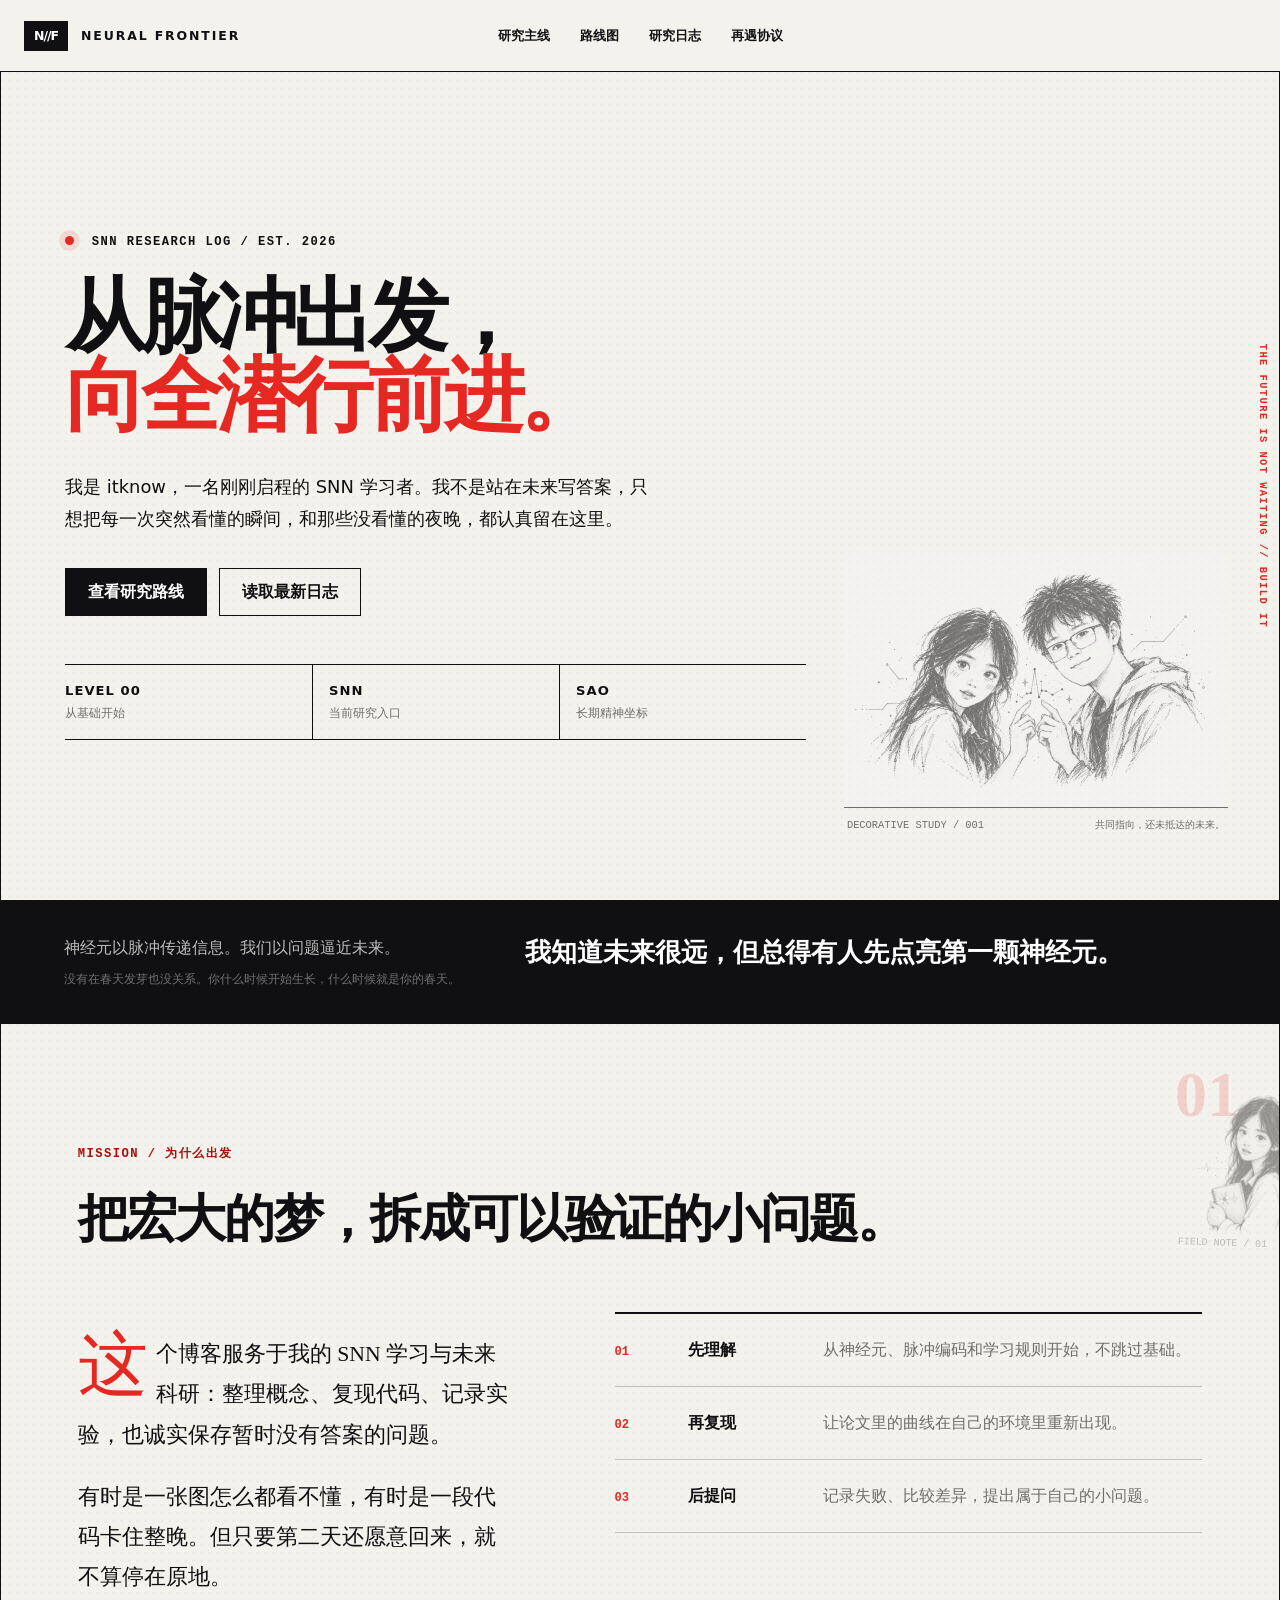
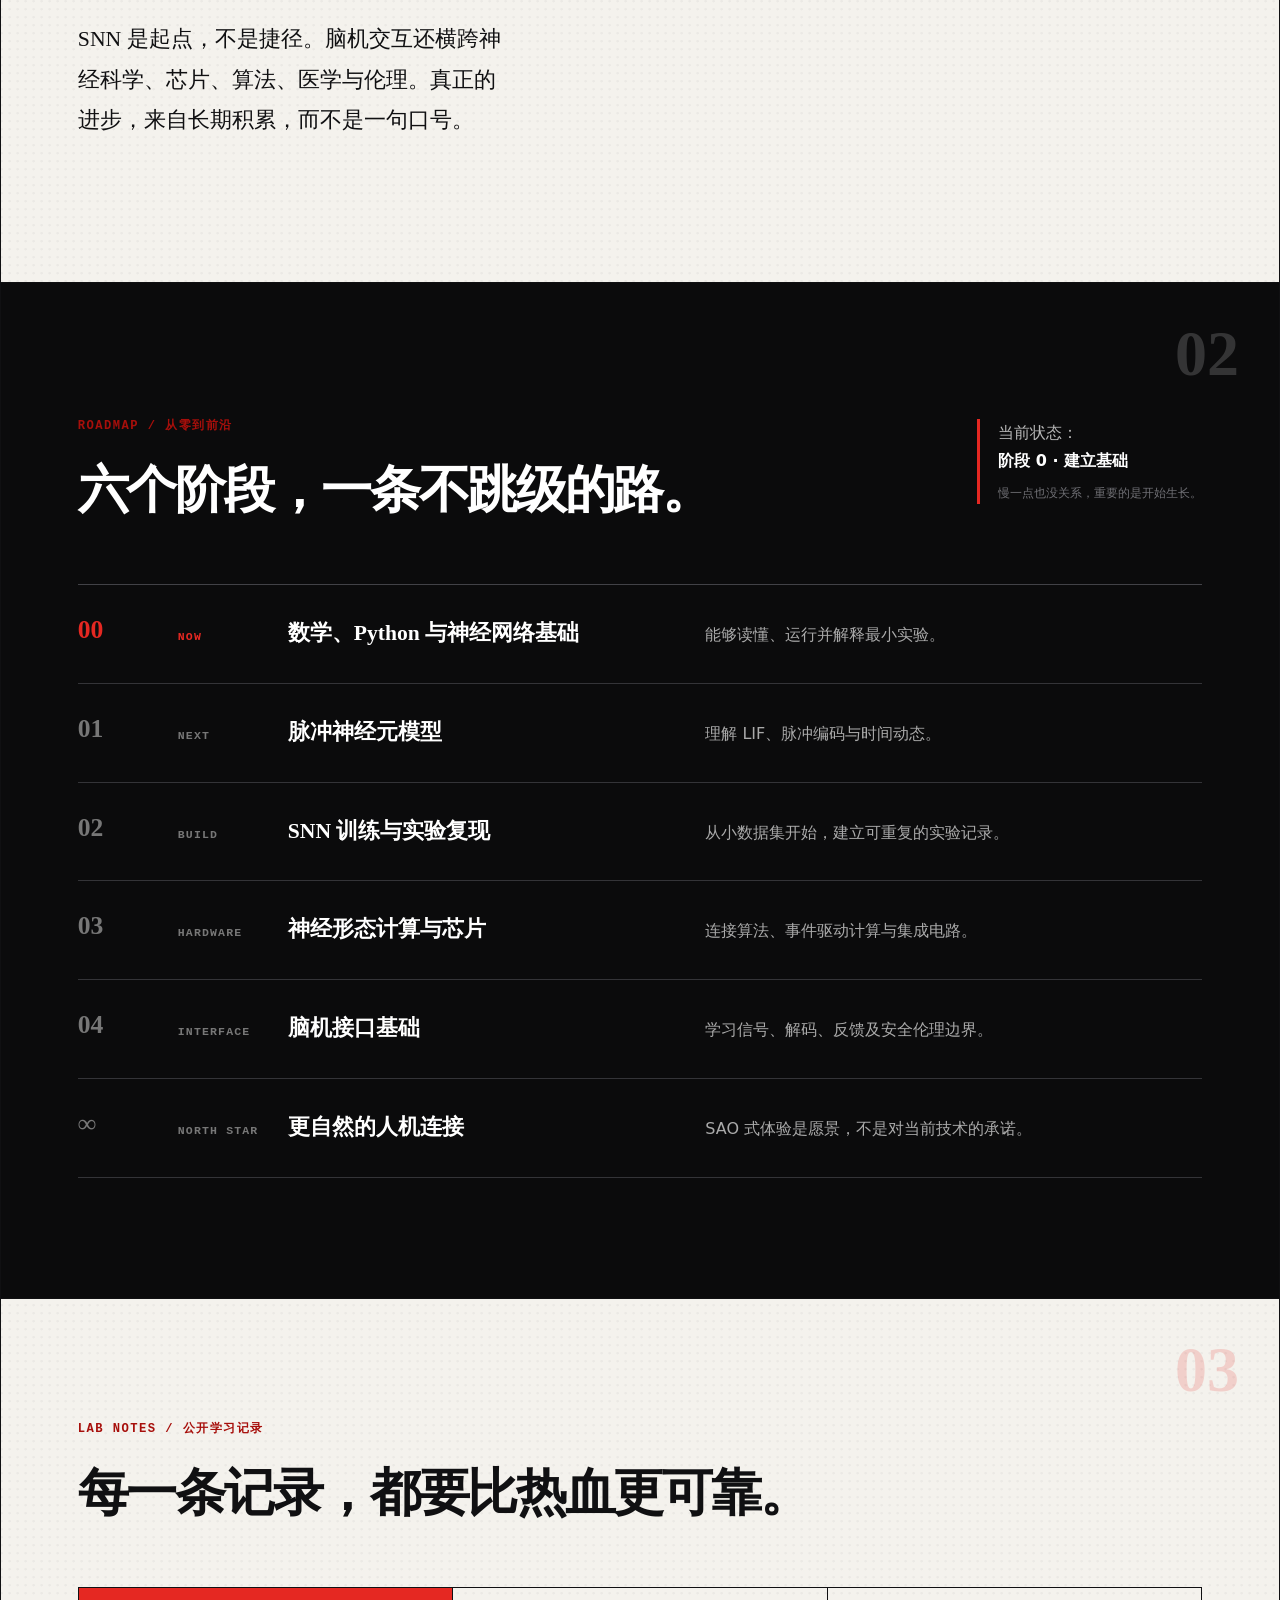
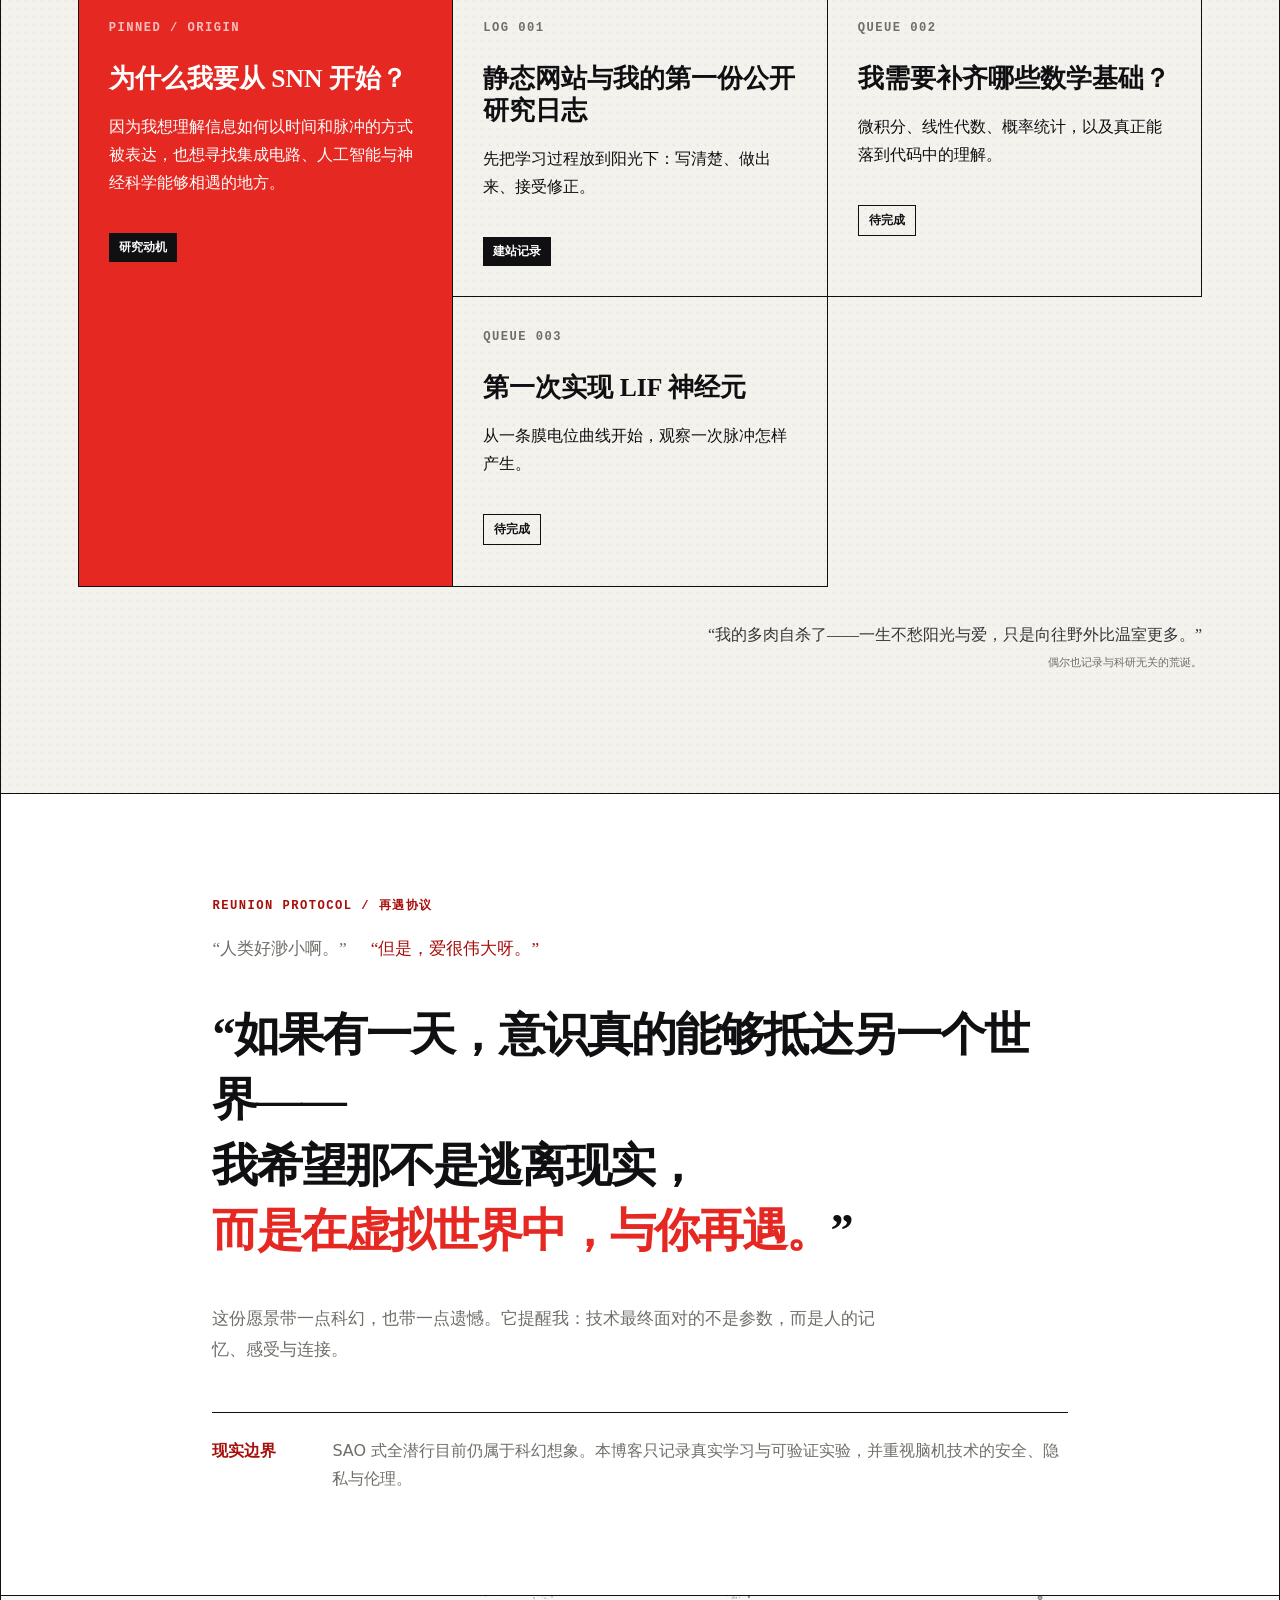
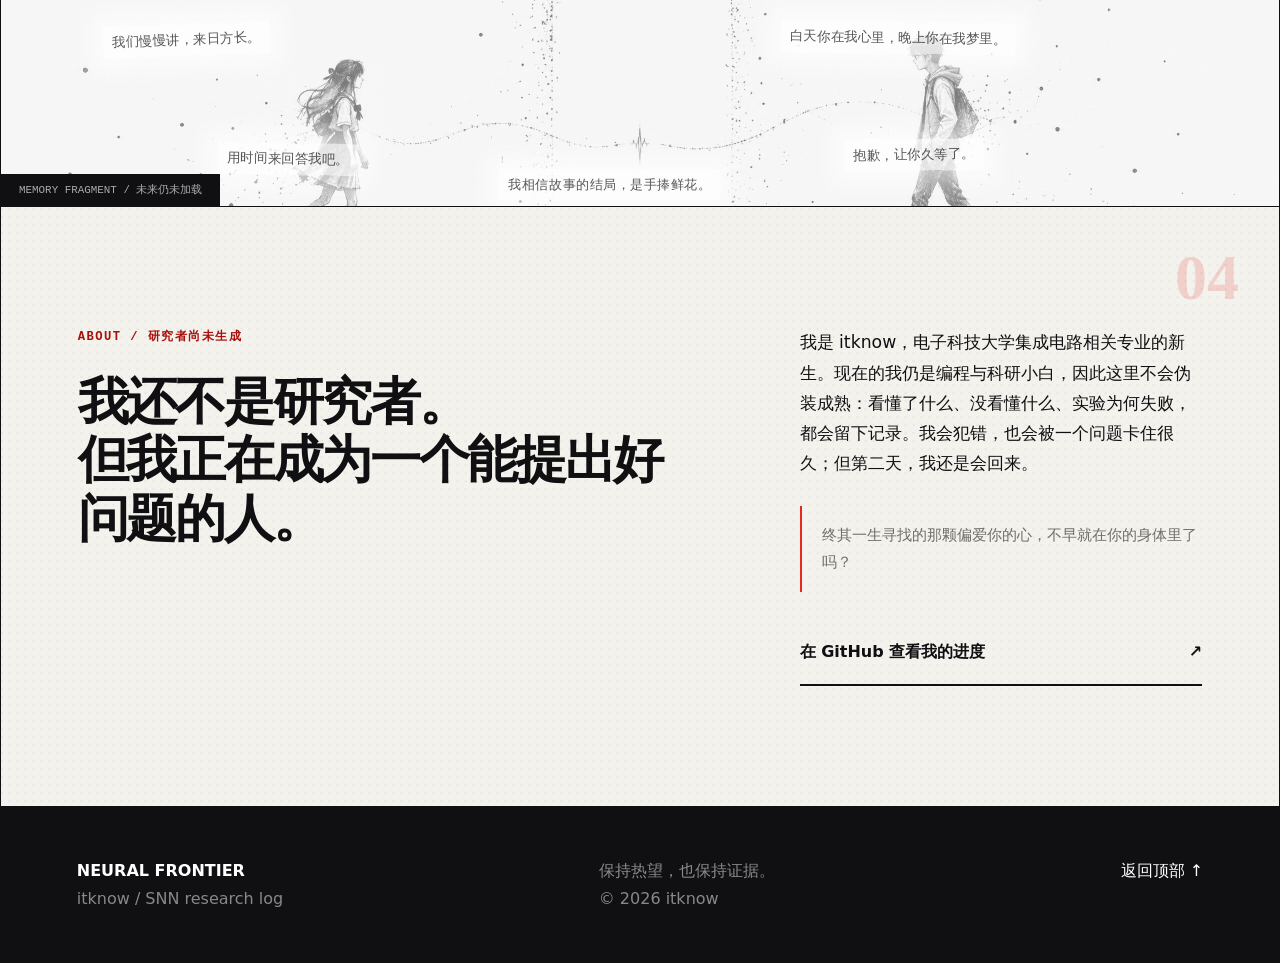
==== commit 25c6f41d: "Redesign site for SNN research journey" ====
--- a/index.html
+++ b/index.html
@@ -1,416 +1,182 @@
-<!DOCTYPE html>
-<html lang="zh-CN"><head><meta charset="UTF-8"><meta name="viewport" content="width=device-width, initial-scale=1.0"><meta name="theme-color" content="#10111a"><meta name="description" content="itknow 的个人主页：学习与学生工作经历、AI 探索、C 语言入门、摄影与视频。"><title>itknow · AI 与灵感的小宇宙</title><link rel="stylesheet" href="assets/studio.css"><link rel="stylesheet" href="assets/companions.css"></head><body>
-<a class="skip-link" href="#about">跳到正文</a><div id="cursorGlow" hidden></div><div class="email-toast" id="toast" role="status" aria-live="polite"></div>
-<nav class="nav" id="nav" aria-label="主导航"><a class="wordmark" href="#home">itknow<span>✳</span></a><div class="nav-links"><a href="#about">关于</a><a href="#experience">我的经历</a><a href="#projects">AI 实验室</a><a href="#chat">小知喵</a><a href="#inspiration">灵感角落</a><a href="#guestbook">留言板</a></div><a class="nav-contact" href="#chat">聊三句 ↗</a></nav>
-<main><section class="hero reveal" id="home"><div class="hero-copy"><p class="eyebrow"><span class="status-dot"></span> A SMALL CORNER OF THE INTERNET</p><h1>你好，我是<br><span>itknow</span><b>.</b></h1><p class="hero-description">在代码与想象之间，<br>和 AI 一起，把好奇心变成现实。</p><div class="hero-actions"><a class="button primary" href="#projects">探索我的 AI 世界 ↗</a><a class="button secondary" href="#guestbook">留下一句话 ↘</a></div><div class="hero-tags"><span>AI EXPLORER</span><span>C BEGINNER</span><span>VISUAL STORYTELLER</span></div></div><figure class="hero-art original-art"><div class="window-bar"><span>● ● ●</span><span>itknow / ai companions</span><span>↗</span></div><img src="assets/ai-companions-original.png" width="1254" height="1254" fetchpriority="high" alt="新绘制的 Q 版 AI 娘：银发龙娘、橙发阅读娘与抱着小鲸鱼的蓝发女孩围坐在星光书桌前"><figcaption><span>AI COMPANIONS</span><span>今天也一起，把想法变可爱 ✦</span></figcaption></figure></section>
-<div class="model-strip"><span class="strip-label">INSPIRED BY<br><strong>大模型，小宇宙</strong></span><div><img src="assets/openai.svg" alt="" class="mono-logo">OpenAI</div><div><img src="assets/claude-color.svg" alt="" >Claude</div><div><img src="assets/deepseek-color.svg" alt="" >DeepSeek</div><div><img src="assets/gemini-color.svg" alt="" >Gemini</div></div>
-<section class="section" id="about"><div class="section-heading"><div><p class="eyebrow">01 / ABOUT ME</p><h2>好奇心，持续在线。</h2></div><span class="section-note">不装高手，只管探索。</span></div><div class="about-grid"><article class="panel about-lead"><span class="tiny-label">THE HUMAN BEHIND THE SCREEN</span><h3>学习者。<br>观察者。<br><em>动手尝试的人。</em></h3><p>这里是 itknow 的个人空间。我毕业于嘉祥外国语高级中学，2026 级录取到电子科技大学集成电路设计与集成系统专业。</p><p>高中担任三年团支书，现在也在入门 C 语言、利用 AI 搭建网站。课余喜欢摄影和做视频，记录生活里的小片段。</p><a class="text-link" href="#experience">看看我的经历 ↘</a></article><div class="interest-grid"><article class="panel interest"><span class="tile-icon">C_</span><h3>从基础开始</h3><p>学习 C 语言，在练习和报错里一点点理解代码。</p><span class="pill">学习进行中</span></article><article class="panel interest"><span class="tile-icon">✳</span><h3>和 AI 一起动手</h3><p>提出想法、生成方案、运行验证。这个小站也是利用 AI 搭建的。</p><span class="pill">AI-assisted</span></article><article class="panel interest"><span class="tile-icon">◎</span><h3>摄影与视频</h3><p>记录日常里的光影，把一个片段剪成一段故事。</p><span class="pill">保持观察</span></article><article class="panel interest"><span class="tile-icon">↗</span><h3>记录与分享</h3><p>给想法留个位置，也给路过的人留一块留言板。</p><span class="pill">保持连接</span></article></div></div></section>
+<!doctype html>
+<html lang="zh-CN">
+<head>
+  <meta charset="utf-8">
+  <meta name="viewport" content="width=device-width, initial-scale=1">
+  <meta name="theme-color" content="#0b0b0c">
+  <meta name="description" content="itknow 的 SNN 学习与研究日志：从脉冲神经网络出发，记录通往脑机交互长期愿景的每一步。">
+  <title>NEURAL FRONTIER — itknow 的 SNN 研究日志</title>
+  <link rel="icon" type="image/svg+xml" href="data:image/svg+xml,%3Csvg xmlns='http://www.w3.org/2000/svg' viewBox='0 0 64 64'%3E%3Crect width='64' height='64' fill='%230b0b0c'/%3E%3Cpath d='M8 37h10l5-18 8 31 7-25 5 12h13' fill='none' stroke='%23ff3b30' stroke-width='5' stroke-linecap='square'/%3E%3C/svg%3E">
+  <link rel="stylesheet" href="assets/site.css">
+</head>
+<body>
+  <div class="progress" id="progress" aria-hidden="true"></div>
+  <header class="site-header">
+    <a class="brand" href="#top" aria-label="回到首页">
+      <span class="brand-mark">N//F</span>
+      <span>NEURAL FRONTIER</span>
+    </a>
+    <nav aria-label="主导航">
+      <a href="#mission">研究主线</a>
+      <a href="#roadmap">路线图</a>
+      <a href="#log">研究日志</a>
+      <a href="#reunion">再遇协议</a>
+    </nav>
+    <button class="menu-button" id="menuButton" aria-label="打开导航" aria-expanded="false">菜单</button>
+  </header>
 
-<section class="section experience-section" id="experience" aria-labelledby="experience-title">
-  <div class="section-heading">
-    <div><p class="eyebrow">02 / MY JOURNEY</p><h2 id="experience-title">一路走来，认真参与。</h2></div>
-    <span class="section-note">学业、学生工作，还有热爱的事。</span>
-  </div>
-  <div class="honor-grid" id="skills">
-    <article class="panel honor-card">
-      <span class="tiny-label">01 / ACADEMICS</span><span class="honor-mark" aria-hidden="true">✦</span>
-      <h3>学业 · 全面发展</h3><p>2023–2024 学年综合成绩班级第一，获学校“西萍”奖学金·全面发展奖。</p>
-      <span class="pill">西萍奖学金 · 全面发展奖</span>
-    </article>
-    <article class="panel honor-card">
-      <span class="tiny-label">02 / STUDENT SERVICE</span><span class="honor-mark" aria-hidden="true">✳</span>
-      <h3>学生工作 · 团支书</h3><p>高中担任三年团支书，获优秀团干部、优秀班干部，所在团支部获评示范榜样支部。</p>
-      <span class="pill">个人荣誉与支部集体荣誉</span>
-    </article>
-    <article class="panel honor-card">
-      <span class="tiny-label">03 / ACTIVITIES</span><span class="honor-mark" aria-hidden="true">↗</span>
-      <h3>活动 · 表达与协作</h3><p>海天杯辩论赛 8 强，担任领队兼三辩；获军训纪律模范奖。</p>
-      <span class="pill">海天杯 8 强 · 军训纪律模范</span>
-    </article>
-  </div>
-  <div class="journey-layout" id="timeline">
-    <aside class="journey-intro"><span class="tiny-label">MILESTONES</span><h3>不只是一份履历，<br>也是一段段参与。</h3><p>从高中班级到新的学习阶段，把每次经历都认真对待。</p><a class="text-link" href="#projects">继续探索 AI ↗</a></aside>
-    <ol class="journey-list">
-      <li><span class="journey-date">2023 — 2026</span><h3>嘉祥外国语高级中学</h3><p>在高中阶段学习、参加集体活动，逐渐接触编程，对技术产生兴趣。</p></li>
-      <li><span class="journey-date">高中三年 · 学生工作</span><h3>班级团支书</h3><p>负责班级活动、支部建设、评优申报等日常事务，参与组织协调班级工作。支部荣誉属于共同付出的同学们。</p></li>
-      <li><span class="journey-date">艺术节 · 组织协调</span><h3>30 余人团队的节目导演</h3><p>在艺术节中担任节目导演，协调 30 余人团队完成从编剧、排练到演出的流程。</p></li>
-      <li><span class="journey-date">海天杯 · 辩论</span><h3>领队兼三辩，进入 8 强</h3><p>从初次上场失利到海天杯 8 强，参与团队备赛与赛场表达。</p></li>
-      <li><span class="journey-date">研学 · 实践</span><h3>在课堂之外继续了解世界</h3><p>先后参与电子科大、长沙、西安等研学项目的组织或学习。</p></li>
-      <li><span class="journey-date">2026 级 · 新起点</span><h3>电子科技大学 · 集成电路学院</h3><p>录取专业为集成电路设计与集成系统。正在自学 C 语言，专业知识从基础逐步积累。</p></li>
-    </ol>
-  </div>
-</section>
-<section class="section" id="projects"><div class="section-heading"><div><p class="eyebrow">03 / AI PLAYGROUND</p><h2>不是魔法，是一起探索。</h2></div><span class="section-note">AI 提供思路，判断留给自己。</span></div><div class="lab-grid"><article class="panel lab-feature"><span class="pill">THIS WEBSITE ↗</span><div class="code-window"><div>● ● ● <span>idea → website</span></div><p><span>const</span> curiosity = <b>"what if?"</b>;</p><p><span>while</span> (learning) {</p><p>&nbsp; ask(); tryIt(); reflect();</p><p>}</p></div><h3>这个网站，利用 AI 搭建。</h3><p>从页面布局到交互，我借助 AI 讨论方案、调整内容、排查问题，在尝试中逐步理解它是怎样工作的。</p><span class="tiny-label">IDEA → PROMPT → TEST → REFINE</span></article><div class="lab-side"><article class="panel lab-note"><span class="step">01</span><div><h3>让问题变得具体</h3><p>学习 C 语言时，把看不懂的概念和报错交给 AI，尝试用更小的例子理解。</p></div></article><article class="panel lab-note"><span class="step">02</span><div><h3>让想法变得可见</h3><p>用描述表达页面想法，再根据实际效果调整，不把生成结果直接当成答案。</p></div></article><article class="panel lab-note"><span class="step">03</span><div><h3>保持自己的判断</h3><p>AI 也会出错。重要信息多核对，生成的代码要运行，学到的东西要自己解释。</p></div></article></div></div></section>
-<section class="section" id="inspiration"><div class="section-heading"><div><p class="eyebrow">04 / AI COMPANIONS</p><h2>小站里的 AI 搭子。</h2></div><span class="section-note">可爱一点，灵感多一点。</span></div><div class="companion-grid"><article class="companion panel"><img class="portrait portrait-one" src="assets/ai-silver-original.png" width="1254" height="1254" loading="lazy" decoding="async" alt="新绘制的银发 Q 版龙娘，坐在云朵上抱着电脑挥手"><div class="companion-copy"><span class="tiny-label">SILVER / CURIOSITY</span><h3>小银 · 好奇心担当</h3><p>一条新思路、一句“为什么”，探索往往就从这里开始。</p></div></article><article class="companion panel"><img class="portrait portrait-two" src="assets/ai-amber-original.png" width="1254" height="1254" loading="lazy" decoding="async" alt="新绘制的橙发 Q 版阅读娘，坐在书本上微笑读书"><div class="companion-copy"><span class="tiny-label">AMBER / REFLECTION</span><h3>小橙 · 慢慢想也很好</h3><p>在快速生成之外，慢下来读一遍、想一想，也很重要。</p></div></article><article class="panel text-companion"><span class="huge-star">✳</span><span class="tiny-label">YOUR NEXT IDEA</span><h3>下一个脑洞，<br>也许来自你。</h3><p>喜欢哪个 AI 娘？有什么想尝试的点子？欢迎在下面聊聊。</p><a href="#guestbook" class="text-link">把灵感留在这里 ↘</a></article></div><p class="art-note">插画由 AI 参考喜爱的 Q 版风格重新绘制，未使用原漫画画面。角色昵称为本站设定，与任何 LLM 品牌无官方关联。</p></section>
-<section class="section chat-section" id="chat" aria-labelledby="chat-title">
-  <div class="section-heading"><div><p class="eyebrow">05 / TALK TO XIAOZHIMIAO</p><h2 id="chat-title">和小知喵，聊三句。</h2></div><span class="section-note">每个访客每 24 小时最多发送 3 条。</span></div>
-  <div class="chat-shell panel">
-    <aside class="chat-mascot"><img src="assets/ai-catgirl-original.png" width="1254" height="1254" loading="lazy" decoding="async" alt="原创 Q 版 AI 猫娘小知喵，抱着发光聊天终端挥手"><div><span class="status-chip"><i></i> DeepSeek powered</span><h3>小知喵</h3><p>活泼、温柔，偶尔带一点“喵”。问学习、灵感或日常问题都可以。</p><small>AI 可能出错，重要信息请自行核对。</small></div></aside>
-    <div class="chat-console"><div class="chat-topbar"><div><strong>itknow / chat</strong><span id="chatStatus">正在确认今日额度…</span></div><span class="quota" id="chatQuota">— / 3</span></div><div class="chat-messages" id="chatMessages" role="log" aria-live="polite"><div class="chat-bubble assistant"><span>小知喵</span><p>欢迎来到 itknow 的小宇宙！今天想聊点什么喵？</p></div></div><form class="chat-form" id="chatForm"><label class="sr-only" for="chatInput">给小知喵发送消息</label><textarea id="chatInput" maxlength="200" rows="2" placeholder="输入一条消息（最多 200 字）" disabled></textarea><div class="chat-form-footer"><span><b id="chatCount">0</b> / 200 · 不要输入隐私信息</span><button class="submit-btn" id="chatSend" type="submit" disabled>发送 ↗</button></div></form></div>
-  </div>
-</section>
-<section class="section" id="guestbook">
-  <p class="eyebrow">05 / GUESTBOOK</p><h2>来都来了，留个脚印。</h2><p class="section-note">你的想法，是这里的一部分。</p><div class="guestbook-greeting"><img src="assets/ai-silver-original.png" width="64" height="64" alt="" loading="lazy"><span>小银替站长收集灵感中。想说什么，都可以写在这里。</span></div>
+  <main id="top">
+    <section class="hero">
+      <div class="hero-copy">
+        <p class="kicker"><span></span> SNN RESEARCH LOG / EST. 2026</p>
+        <h1>从脉冲出发，<br><em>向全潜行前进。</em></h1>
+        <p class="hero-lead">我是 itknow，一名刚刚启程的 SNN 学习者。我不是站在未来写答案，只想把每一次突然看懂的瞬间，和那些没看懂的夜晚，都认真留在这里。</p>
+        <div class="hero-actions">
+          <a class="button button-primary" href="#roadmap">查看研究路线</a>
+          <a class="button button-ghost" href="#log">读取最新日志</a>
+        </div>
+        <div class="hero-status" aria-label="当前进度">
+          <div><strong>LEVEL 00</strong><span>从基础开始</span></div>
+          <div><strong>SNN</strong><span>当前研究入口</span></div>
+          <div><strong>SAO</strong><span>长期精神坐标</span></div>
+        </div>
+      </div>
+      <figure class="hero-art">
+        <img src="assets/pair-neural-vignette.png" alt="重新绘制的黑白点画：两个人与神经脉冲星图">
+        <figcaption>
+          <span>DECORATIVE STUDY / 001</span>
+          <span>共同指向，还未抵达的未来。</span>
+        </figcaption>
+      </figure>
+      <p class="vertical-note" aria-hidden="true">THE FUTURE IS NOT WAITING // BUILD IT</p>
+    </section>
 
-  <!-- 留言表单 -->
-  <div class="guestbook-form reveal reveal-delay-1">
-    <div class="form-row">
-      <input type="text" id="msgName" placeholder="你的昵称" aria-label="昵称" maxlength="20" autocomplete="off">
-    </div>
-    <textarea id="msgBody" placeholder="分享一个想法，或者简单说声你好..." aria-label="留言内容" maxlength="500"></textarea>
-    <div class="form-footer">
-      <span class="char-count"><span id="charCount">0</span> / 500</span>
-      <button class="submit-btn" id="submitMsg" disabled>发布留言</button>
-    </div>
-  </div>
+    <section class="manifesto" aria-label="研究宣言">
+      <p>神经元以脉冲传递信息。我们以问题逼近未来。<small>没有在春天发芽也没关系。你什么时候开始生长，什么时候就是你的春天。</small></p>
+      <strong>我知道未来很远，但总得有人先点亮第一颗神经元。</strong>
+    </section>
 
-  <!-- 留言列表 -->
-  <div class="msg-list reveal reveal-delay-2" id="msgList">
-    <div class="msg-empty">
-      <span class="empty-icon">💬</span>
-      还没有留言，来抢个沙发吧~
-    </div>
-  </div>
-</section>
+    <section class="section mission" id="mission">
+      <div class="section-index">01</div>
+      <figure class="margin-sketch">
+        <img src="assets/girl-neural-note.png" alt="重新绘制的黑白点画：女孩抱着画有神经元与脉冲的笔记本">
+        <figcaption>FIELD NOTE / 01</figcaption>
+      </figure>
+      <div class="section-heading">
+        <p class="eyebrow">MISSION / 为什么出发</p>
+        <h2>把宏大的梦，拆成可以验证的小问题。</h2>
+      </div>
+      <div class="mission-grid">
+        <article class="mission-lead">
+          <p>这个博客服务于我的 SNN 学习与未来科研：整理概念、复现代码、记录实验，也诚实保存暂时没有答案的问题。</p>
+          <p>有时是一张图怎么都看不懂，有时是一段代码卡住整晚。但只要第二天还愿意回来，就不算停在原地。</p>
+          <p>SNN 是起点，不是捷径。脑机交互还横跨神经科学、芯片、算法、医学与伦理。真正的进步，来自长期积累，而不是一句口号。</p>
+        </article>
+        <div class="principles">
+          <article><span>01</span><h3>先理解</h3><p>从神经元、脉冲编码和学习规则开始，不跳过基础。</p></article>
+          <article><span>02</span><h3>再复现</h3><p>让论文里的曲线在自己的环境里重新出现。</p></article>
+          <article><span>03</span><h3>后提问</h3><p>记录失败、比较差异，提出属于自己的小问题。</p></article>
+        </div>
+      </div>
+    </section>
 
+    <section class="section roadmap" id="roadmap">
+      <div class="section-index">02</div>
+      <div class="section-heading split-heading">
+        <div>
+          <p class="eyebrow">ROADMAP / 从零到前沿</p>
+          <h2>六个阶段，一条不跳级的路。</h2>
+        </div>
+        <p>当前状态：<strong>阶段 0 · 建立基础</strong><small>慢一点也没关系，重要的是开始生长。</small></p>
+      </div>
+      <ol class="roadmap-list">
+        <li class="active"><span class="level">00</span><div><p>NOW</p><h3>数学、Python 与神经网络基础</h3><span>能够读懂、运行并解释最小实验。</span></div></li>
+        <li><span class="level">01</span><div><p>NEXT</p><h3>脉冲神经元模型</h3><span>理解 LIF、脉冲编码与时间动态。</span></div></li>
+        <li><span class="level">02</span><div><p>BUILD</p><h3>SNN 训练与实验复现</h3><span>从小数据集开始，建立可重复的实验记录。</span></div></li>
+        <li><span class="level">03</span><div><p>HARDWARE</p><h3>神经形态计算与芯片</h3><span>连接算法、事件驱动计算与集成电路。</span></div></li>
+        <li><span class="level">04</span><div><p>INTERFACE</p><h3>脑机接口基础</h3><span>学习信号、解码、反馈及安全伦理边界。</span></div></li>
+        <li><span class="level">∞</span><div><p>NORTH STAR</p><h3>更自然的人机连接</h3><span>SAO 式体验是愿景，不是对当前技术的承诺。</span></div></li>
+      </ol>
+    </section>
 
-<section class="section contact-section" id="links"><p class="eyebrow">06 / KEEP IN TOUCH</p><h2>下次灵感碰头时见。</h2><div class="contact-actions"><a class="button secondary" href="https://space.bilibili.com/670491657" target="_blank" rel="noopener noreferrer">B 站空间 ↗</a><button class="button secondary email-copy" id="emailCopy" onclick="copyEmail()"><span>itknow@yeah.net</span><span id="copyBtn">复制</span></button></div></section></main>
-<footer><a href="#home" class="wordmark">itknow<span>✳</span></a><span>© 2026 itknow · Built with curiosity & AI</span><a href="https://github.com/lobehub/lobe-icons" target="_blank" rel="noopener noreferrer">LLM icons: Lobe Icons ↗</a></footer>
-<script>
-/* ====== 滚动入场动画 ====== */
-const observer = new IntersectionObserver((entries) => {
-  entries.forEach(entry => {
-    if (entry.isIntersecting) {
-      entry.target.classList.add('visible');
-    }
-  });
-}, { threshold: 0.15, rootMargin: '0px 0px -40px 0px' });
+    <section class="section log" id="log">
+      <div class="section-index">03</div>
+      <div class="section-heading">
+        <p class="eyebrow">LAB NOTES / 公开学习记录</p>
+        <h2>每一条记录，都要比热血更可靠。</h2>
+      </div>
+      <div class="log-grid">
+        <article class="log-feature">
+          <p class="log-meta">PINNED / ORIGIN</p>
+          <h3>为什么我要从 SNN 开始？</h3>
+          <p>因为我想理解信息如何以时间和脉冲的方式被表达，也想寻找集成电路、人工智能与神经科学能够相遇的地方。</p>
+          <span class="tag">研究动机</span>
+        </article>
+        <article>
+          <p class="log-meta">LOG 001</p>
+          <h3>静态网站与我的第一份公开研究日志</h3>
+          <p>先把学习过程放到阳光下：写清楚、做出来、接受修正。</p>
+          <span class="tag">建站记录</span>
+        </article>
+        <article>
+          <p class="log-meta">QUEUE 002</p>
+          <h3>我需要补齐哪些数学基础？</h3>
+          <p>微积分、线性代数、概率统计，以及真正能落到代码中的理解。</p>
+          <span class="tag tag-outline">待完成</span>
+        </article>
+        <article>
+          <p class="log-meta">QUEUE 003</p>
+          <h3>第一次实现 LIF 神经元</h3>
+          <p>从一条膜电位曲线开始，观察一次脉冲怎样产生。</p>
+          <span class="tag tag-outline">待完成</span>
+        </article>
+      </div>
+      <p class="field-whisper">“我的多肉自杀了——一生不愁阳光与爱，只是向往野外比温室更多。” <span>偶尔也记录与科研无关的荒诞。</span></p>
+    </section>
 
-document.querySelectorAll('.reveal').forEach(el => observer.observe(el));
+    <section class="reunion" id="reunion">
+      <div class="reunion-copy">
+        <p class="eyebrow">REUNION PROTOCOL / 再遇协议</p>
+        <p class="dialogue-note"><span>“人类好渺小啊。”</span><strong>“但是，爱很伟大呀。”</strong></p>
+        <blockquote>“如果有一天，意识真的能够抵达另一个世界——<br>我希望那不是逃离现实，<br><em>而是在虚拟世界中，与你再遇。</em>”</blockquote>
+        <p>这份愿景带一点科幻，也带一点遗憾。它提醒我：技术最终面对的不是参数，而是人的记忆、感受与连接。</p>
+        <div class="boundary-note">
+          <strong>现实边界</strong>
+          <span>SAO 式全潜行目前仍属于科幻想象。本博客只记录真实学习与可验证实验，并重视脑机技术的安全、隐私与伦理。</span>
+        </div>
+      </div>
+      <figure class="reunion-art">
+        <img src="assets/reunion-divider.png" alt="重新绘制的黑白点画：两个人隔着虚拟门扉走向彼此">
+        <div class="letter-fragments" aria-label="摘自旧信的句子">
+          <span style="--x:8%; --y:13%; --r:-2deg">我们慢慢讲，来日方长。</span>
+          <span style="--x:61%; --y:12%; --r:1deg">白天你在我心里，晚上你在我梦里。</span>
+          <span style="--x:17%; --y:70%; --r:1deg">用时间来回答我吧。</span>
+          <span style="--x:66%; --y:68%; --r:-1deg">抱歉，让你久等了。</span>
+          <span style="--x:39%; --y:82%; --r:0deg">我相信故事的结局，是手捧鲜花。</span>
+        </div>
+        <figcaption>MEMORY FRAGMENT / 未来仍未加载</figcaption>
+      </figure>
+    </section>
 
-/* ====== 导航滚动阴影 + 高亮 ====== */
-const nav = document.getElementById('nav');
-const navLinks = nav.querySelectorAll('a');
-const sections = [];
-navLinks.forEach(a => {
-  const id = a.getAttribute('href').slice(1);
-  const el = document.getElementById(id);
-  if (el) sections.push({ el, link: a });
-});
+    <section class="section about">
+      <div class="section-index">04</div>
+      <div class="section-heading">
+        <p class="eyebrow">ABOUT / 研究者尚未生成</p>
+        <h2>我还不是研究者。<br>但我正在成为一个能提出好问题的人。</h2>
+      </div>
+      <div class="about-copy">
+        <p>我是 itknow，电子科技大学集成电路相关专业的新生。现在的我仍是编程与科研小白，因此这里不会伪装成熟：看懂了什么、没看懂什么、实验为何失败，都会留下记录。我会犯错，也会被一个问题卡住很久；但第二天，我还是会回来。</p>
+        <p class="self-note">终其一生寻找的那颗偏爱你的心，不早就在你的身体里了吗？</p>
+        <a class="text-link" href="https://github.com/itknow666" target="_blank" rel="noreferrer">在 GitHub 查看我的进度 <span>↗</span></a>
+      </div>
+    </section>
+  </main>
 
-window.addEventListener('scroll', () => {
-  nav.classList.toggle('scrolled', window.scrollY > 10);
-
-  // 当前 section 高亮
-  let current = sections[0];
-  sections.forEach(s => {
-    if (window.scrollY >= s.el.offsetTop - 120) current = s;
-  });
-  navLinks.forEach(a => a.classList.remove('active'));
-  if (current) current.link.classList.add('active');
-});
-
-/* ====== 鼠标跟随光效 ====== */
-const glow = document.getElementById('cursorGlow');
-let glowVisible = false;
-document.addEventListener('mousemove', e => {
-  glow.style.left = e.clientX + 'px';
-  glow.style.top = e.clientY + 'px';
-  if (!glowVisible) { glow.style.opacity = '1'; glowVisible = true; }
-});
-
-/* ====== 邮箱复制 ====== */
-function copyEmail() {
-  const email = 'itknow@yeah.net';
-  const el = document.getElementById('emailCopy');
-  const btn = document.getElementById('copyBtn');
-  const toast = document.getElementById('toast');
-
-  const showCopied = () => {
-    btn.textContent = '已复制!';
-    el.classList.add('copied');
-    toast.textContent = '已复制到剪贴板';
-    toast.classList.add('show');
-    setTimeout(() => toast.classList.remove('show'), 2000);
-    setTimeout(() => {
-      btn.textContent = '复制';
-      el.classList.remove('copied');
-    }, 2000);
-  };
-
-  // 复制文本，带 http（非安全上下文）下的兜底方案
-  const copyText = (text) => {
-    // 方式一：Clipboard API —— 仅在 HTTPS / localhost 安全上下文可用
-    if (navigator.clipboard && window.isSecureContext) {
-      return navigator.clipboard.writeText(text).then(() => true, () => false);
-    }
-    // 方式二：execCommand 兜底 —— http 下也能用
-    const ta = document.createElement('textarea');
-    ta.value = text;
-    ta.setAttribute('readonly', '');
-    ta.style.position = 'fixed';
-    ta.style.left = '-9999px';
-    document.body.appendChild(ta);
-    ta.select();
-    let ok = false;
-    try { ok = document.execCommand('copy'); } catch (e) { ok = false; }
-    document.body.removeChild(ta);
-    return Promise.resolve(ok);
-  };
-
-  copyText(email).then(ok => {
-    if (ok) {
-      showCopied();
-    } else {
-      toast.textContent = '复制失败，请手动复制：' + email;
-      toast.classList.add('show');
-      setTimeout(() => toast.classList.remove('show'), 2500);
-    }
-  });
-}
-
-/* ====== 小知喵聊天 ====== */
-const CHAT_API = '/api/chat';
-const chatForm = document.getElementById('chatForm');
-const chatInput = document.getElementById('chatInput');
-const chatSend = document.getElementById('chatSend');
-const chatCount = document.getElementById('chatCount');
-const chatStatus = document.getElementById('chatStatus');
-const chatQuota = document.getElementById('chatQuota');
-const chatMessages = document.getElementById('chatMessages');
-let chatRemaining = 0;
-const chatHistory = [];
-
-function setChatReady(remaining, text) {
-  chatRemaining = Math.max(0, Number(remaining) || 0);
-  chatQuota.textContent = `${chatRemaining} / 3`;
-  chatStatus.textContent = text || (chatRemaining ? '准备好啦，来聊聊吧' : '今日额度已用完，明天再来喵');
-  chatInput.disabled = chatRemaining === 0;
-  chatSend.disabled = chatRemaining === 0 || chatInput.value.trim() === '';
-}
-
-function appendChat(role, text) {
-  const bubble = document.createElement('div');
-  bubble.className = `chat-bubble ${role}`;
-  const label = document.createElement('span');
-  label.textContent = role === 'assistant' ? '小知喵' : '你';
-  const body = document.createElement('p');
-  body.textContent = text;
-  bubble.append(label, body);
-  chatMessages.appendChild(bubble);
-  chatMessages.scrollTop = chatMessages.scrollHeight;
-}
-
-async function loadChatStatus() {
-  try {
-    const res = await fetch(`${CHAT_API}/status`, { credentials: 'same-origin' });
-    if (!res.ok) throw new Error('聊天服务暂未启动');
-    const data = await res.json();
-    setChatReady(data.remaining);
-  } catch (error) {
-    chatStatus.textContent = '聊天服务暂未连接';
-    chatQuota.textContent = '离线';
-    chatInput.disabled = true;
-    chatSend.disabled = true;
-  }
-}
-
-chatInput.addEventListener('input', () => {
-  chatCount.textContent = chatInput.value.length;
-  chatSend.disabled = chatRemaining === 0 || chatInput.value.trim() === '';
-});
-
-chatForm.addEventListener('submit', async event => {
-  event.preventDefault();
-  const message = chatInput.value.trim();
-  if (!message || chatRemaining === 0) return;
-  appendChat('user', message);
-  chatHistory.push({ role: 'user', content: message });
-  chatInput.value = '';
-  chatCount.textContent = '0';
-  chatInput.disabled = true;
-  chatSend.disabled = true;
-  chatSend.textContent = '思考中…';
-  chatStatus.textContent = '小知喵正在组织语言…';
-  try {
-    const res = await fetch(CHAT_API, {
-      method: 'POST',
-      credentials: 'same-origin',
-      headers: { 'Content-Type': 'application/json' },
-      body: JSON.stringify({ message, history: chatHistory.slice(-5, -1) })
-    });
-    const data = await res.json().catch(() => ({}));
-    if (!res.ok) throw new Error(data.error || '暂时没有收到回复');
-    appendChat('assistant', data.reply);
-    chatHistory.push({ role: 'assistant', content: data.reply });
-    setChatReady(data.remaining);
-  } catch (error) {
-    appendChat('assistant', error.message || '连接好像打了个盹，请稍后再试喵。');
-    await loadChatStatus();
-  } finally {
-    chatSend.textContent = '发送 ↗';
-    if (chatRemaining > 0) chatInput.focus();
-  }
-});
-
-loadChatStatus();
-
-/* ====== 留言板逻辑 ====== */
-const API_BASE = '/api/messages';
-const AVATAR_COLORS = ['#0984e3','#6c5ce7','#00b894','#e17055','#fdcb6e','#e84393','#00cec9','#636e72'];
-const HIDDEN_MESSAGE_AUTHORS = new Set(['hikaru']);
-
-// ====== 工具函数 ======
-function getAvatarColor(name) {
-  let hash = 0;
-  for (let i = 0; i < name.length; i++) hash = name.charCodeAt(i) + ((hash << 5) - hash);
-  return AVATAR_COLORS[Math.abs(hash) % AVATAR_COLORS.length];
-}
-
-function formatTime(ts) {
-  const d = new Date(ts);
-  const pad = n => String(n).padStart(2, '0');
-  return `${d.getFullYear()}-${pad(d.getMonth()+1)}-${pad(d.getDate())} ${pad(d.getHours())}:${pad(d.getMinutes())}`;
-}
-
-function escapeHTML(str) {
-  const div = document.createElement('div');
-  div.textContent = str;
-  return div.innerHTML;
-}
-
-function showToast(text) {
-  const toast = document.getElementById('toast');
-  toast.textContent = text;
-  toast.classList.add('show');
-  setTimeout(() => toast.classList.remove('show'), 2000);
-}
-
-// ====== API 调用 ======
-async function fetchMessages() {
-  try {
-    const res = await fetch(API_BASE);
-    if (!res.ok) throw new Error('加载失败');
-    return await res.json();
-  } catch (e) {
-    console.error('获取留言失败:', e);
-    return null;
-  }
-}
-
-async function postMessage(name, body) {
-  try {
-    const res = await fetch(API_BASE, {
-      method: 'POST',
-      headers: { 'Content-Type': 'application/json' },
-      body: JSON.stringify({ name, body })
-    });
-    if (!res.ok) {
-      const err = await res.json();
-      throw new Error(err.error || '提交失败');
-    }
-    return { ok: true, data: await res.json() };
-  } catch (e) {
-    return { ok: false, error: e.message };
-  }
-}
-
-// ====== 渲染 ======
-function renderMessages(msgs) {
-  const list = document.getElementById('msgList');
-  if (!list) return;
-  const visibleMessages = Array.isArray(msgs)
-    ? msgs.filter(m => !HIDDEN_MESSAGE_AUTHORS.has(String(m?.name || '').trim().toLowerCase()))
-    : [];
-
-  if (visibleMessages.length === 0) {
-    list.innerHTML = '<div class="msg-empty"><span class="empty-icon">💬</span>还没有留言，来抢个沙发吧~</div>';
-    return;
-  }
-
-  list.innerHTML = visibleMessages.map(m => {
-    const initials = m.name.trim().charAt(0).toUpperCase() || '?';
-    const color = getAvatarColor(m.name);
-    return `
-      <div class="msg-card reveal visible" style="animation: none;">
-        <div class="msg-header">
-          <span class="msg-author">
-            <span class="avatar-dot" style="background:${color};">${escapeHTML(initials)}</span>
-            ${escapeHTML(m.name)}
-          </span>
-          <span class="msg-time">${formatTime(m.time)}</span>
-        </div>
-        <div class="msg-body">${escapeHTML(m.body)}</div>
-      </div>`;
-  }).reverse().join('');
-
-  // 重新触发滚动动画
-  list.querySelectorAll('.reveal').forEach(el => el.classList.add('visible'));
-}
-
-async function loadAndRender() {
-  const list = document.getElementById('msgList');
-  list.innerHTML = '<div class="msg-empty"><span class="empty-icon">⏳</span>加载中...</div>';
-  const msgs = await fetchMessages();
-  if (msgs === null) { list.innerHTML = '<div class="msg-empty">暂时无法连接留言服务，原有留言未被删除。<br><button onclick="loadAndRender()">重新加载</button></div>'; return; }
-  renderMessages(msgs);
-}
-
-// ====== 发布留言 ======
-async function submitMessage() {
-  const nameEl = document.getElementById('msgName');
-  const bodyEl = document.getElementById('msgBody');
-  const submitBtn = document.getElementById('submitMsg');
-  const name = nameEl.value.trim();
-  const body = bodyEl.value.trim();
-
-  if (!name || !body) return;
-
-  submitBtn.disabled = true;
-  submitBtn.textContent = '提交中...';
-
-  const result = await postMessage(name, body);
-  if (result.ok) {
-    // 清空表单
-    bodyEl.value = '';
-    document.getElementById('charCount').textContent = '0';
-    nameEl.value = '';
-    showToast('留言发布成功！');
-    loadAndRender();
-  } else {
-    showToast(result.error || '发布失败，请重试');
-  }
-  submitBtn.disabled = false;
-  submitBtn.textContent = '发布留言';
-}
-
-// ====== 表单校验 ======
-document.getElementById('msgBody').addEventListener('input', function() {
-  const len = this.value.length;
-  const nameVal = document.getElementById('msgName').value.trim();
-  document.getElementById('charCount').textContent = len;
-  document.getElementById('submitMsg').disabled = (len === 0 || nameVal === '');
-});
-
-document.getElementById('msgName').addEventListener('input', function() {
-  const bodyVal = document.getElementById('msgBody').value.trim();
-  document.getElementById('submitMsg').disabled = (bodyVal === '' || this.value.trim() === '');
-});
-
-document.getElementById('submitMsg').addEventListener('click', submitMessage);
-
-// 回车提交（Ctrl+Enter）
-document.getElementById('msgBody').addEventListener('keydown', function(e) {
-  if (e.key === 'Enter' && (e.ctrlKey || e.metaKey)) {
-    e.preventDefault();
-    submitMessage();
-  }
-});
-
-// ====== 初始加载 ======
-loadAndRender();
-
-/* ====== Hero 元素在加载时就显示 ====== */
-document.querySelector('.hero.reveal').classList.add('visible');
-</script>
-</body></html>
+  <footer>
+    <div><strong>NEURAL FRONTIER</strong><span>itknow / SNN research log</span></div>
+    <p>保持热望，也保持证据。<br>© 2026 itknow</p>
+    <a href="#top">返回顶部 ↑</a>
+  </footer>
+  <script src="assets/site.js"></script>
+</body>
+</html>
--- a/assets/site.css
+++ b/assets/site.css
@@ -0,0 +1,212 @@
+:root {
+  --ink: #101012;
+  --paper: #f4f2ed;
+  --white: #fff;
+  --muted: #6f6e69;
+  --line: rgba(16, 16, 18, .22);
+  --red: #e52822;
+  --red-dark: #a70f0b;
+  --max: 1440px;
+}
+
+* { box-sizing: border-box; }
+html { scroll-behavior: smooth; }
+body {
+  margin: 0;
+  color: var(--ink);
+  background:
+    radial-gradient(circle at 20% 15%, rgba(0,0,0,.035) 0 1px, transparent 1.5px) 0 0 / 8px 8px,
+    var(--paper);
+  font-family: "Microsoft YaHei", "PingFang SC", system-ui, sans-serif;
+  font-size: 16px;
+  line-height: 1.75;
+}
+a { color: inherit; }
+img { display: block; max-width: 100%; }
+button, a { -webkit-tap-highlight-color: transparent; }
+
+.progress { position: fixed; z-index: 100; inset: 0 auto auto 0; width: 0; height: 3px; background: var(--red); }
+.site-header {
+  position: sticky;
+  z-index: 50;
+  top: 0;
+  display: grid;
+  grid-template-columns: 1fr auto 1fr;
+  align-items: center;
+  min-height: 72px;
+  padding: 0 max(24px, calc((100vw - var(--max)) / 2));
+  border-bottom: 1px solid var(--ink);
+  background: rgba(244, 242, 237, .92);
+  backdrop-filter: blur(12px);
+}
+.brand { display: inline-flex; align-items: center; gap: 13px; width: max-content; text-decoration: none; font-size: .78rem; font-weight: 900; letter-spacing: .15em; }
+.brand-mark { display: grid; place-items: center; width: 44px; height: 30px; color: var(--white); background: var(--ink); letter-spacing: -.08em; }
+.site-header nav { display: flex; gap: 30px; }
+.site-header nav a { position: relative; text-decoration: none; font-size: .83rem; font-weight: 700; }
+.site-header nav a::after { content: ""; position: absolute; left: 0; right: 100%; bottom: -7px; height: 2px; background: var(--red); transition: right .25s ease; }
+.site-header nav a:hover::after { right: 0; }
+.menu-button { display: none; justify-self: end; border: 0; color: var(--white); background: var(--ink); padding: 9px 14px; font: inherit; font-size: .8rem; }
+
+main { overflow: hidden; }
+.hero { position: relative; min-height: calc(100vh - 72px); max-width: var(--max); margin: auto; border-inline: 1px solid var(--ink); }
+.hero-copy { position: relative; z-index: 2; display: flex; flex-direction: column; justify-content: center; width: 68%; min-height: calc(100vh - 72px); padding: 7vw clamp(34px, 5vw, 82px); }
+.kicker, .eyebrow, .log-meta { margin: 0 0 24px; font-family: ui-monospace, SFMono-Regular, Consolas, monospace; font-size: .76rem; font-weight: 800; letter-spacing: .12em; }
+.kicker span { display: inline-block; width: 9px; height: 9px; margin-right: 9px; border-radius: 50%; background: var(--red); box-shadow: 0 0 0 6px rgba(229,40,34,.12); }
+h1 { margin: 0; font-family: Georgia, "Songti SC", serif; font-size: clamp(3.1rem, 6.3vw, 7.2rem); font-weight: 900; line-height: .98; letter-spacing: -.065em; }
+h1 em { color: var(--red); font-style: normal; }
+.hero-lead { max-width: 590px; margin: 36px 0 0; font-size: clamp(1rem, 1.4vw, 1.2rem); }
+.hero-actions { display: flex; flex-wrap: wrap; gap: 12px; margin: 34px 0 48px; }
+.button { display: inline-flex; justify-content: center; align-items: center; min-height: 48px; padding: 0 22px; border: 1px solid var(--ink); text-decoration: none; font-weight: 800; transition: .2s ease; }
+.button-primary { color: var(--white); background: var(--ink); }
+.button-primary:hover { border-color: var(--red); background: var(--red); transform: translateY(-2px); }
+.button-ghost:hover { color: var(--white); background: var(--ink); }
+.hero-status { display: grid; grid-template-columns: repeat(3, 1fr); border-top: 1px solid var(--ink); border-bottom: 1px solid var(--ink); }
+.hero-status div { padding: 15px 12px 15px 0; }
+.hero-status div + div { padding-left: 16px; border-left: 1px solid var(--ink); }
+.hero-status strong, .hero-status span { display: block; }
+.hero-status strong { font-size: .82rem; letter-spacing: .08em; }
+.hero-status span { color: var(--muted); font-size: .76rem; }
+.hero-art { position: absolute; z-index: 1; right: 4%; bottom: 7%; width: min(30vw, 420px); margin: 0; opacity: .58; }
+.hero-art img { width: 100%; height: auto; object-fit: contain; filter: grayscale(1) contrast(.92); mix-blend-mode: multiply; transition: transform 1.2s cubic-bezier(.2,.8,.2,1); }
+.hero-art:hover img { transform: scale(1.025); }
+.hero-art figcaption { display: flex; justify-content: space-between; gap: 20px; padding: 8px 3px; border-top: 1px solid var(--ink); font-family: ui-monospace, monospace; font-size: .65rem; }
+.vertical-note { position: absolute; right: 10px; top: 50%; z-index: 2; margin: 0; color: var(--red); writing-mode: vertical-rl; font: 700 .65rem ui-monospace, monospace; letter-spacing: .14em; transform: translateY(-50%); }
+
+.manifesto { display: grid; grid-template-columns: 1fr 1.5fr; max-width: var(--max); margin: auto; padding: 34px clamp(30px, 5vw, 80px); color: var(--white); background: var(--ink); }
+.manifesto p, .manifesto strong { margin: 0; }
+.manifesto p { color: #bdbdbd; }
+.manifesto small { display: block; margin-top: 7px; color: #707075; font-size: .76rem; }
+.manifesto strong { font-family: Georgia, "Songti SC", serif; font-size: clamp(1.35rem, 2vw, 2rem); line-height: 1.45; }
+
+.section { position: relative; max-width: var(--max); margin: auto; padding: 120px clamp(30px, 6vw, 94px); border-inline: 1px solid var(--ink); border-bottom: 1px solid var(--ink); }
+.section-index { position: absolute; top: 34px; right: 40px; color: var(--red); font: 900 clamp(2.8rem, 5vw, 5rem) Georgia, serif; opacity: .17; }
+.section-heading { max-width: 900px; margin-bottom: 64px; }
+.section-heading h2 { margin: 0; font-family: Georgia, "Songti SC", serif; font-size: clamp(2.2rem, 4vw, 4.6rem); line-height: 1.15; letter-spacing: -.045em; }
+.eyebrow { color: var(--red-dark); }
+.mission-grid { display: grid; grid-template-columns: .85fr 1.15fr; gap: clamp(40px, 8vw, 120px); }
+.mission { overflow: hidden; }
+.margin-sketch { position: absolute; right: -18px; top: 32px; width: 118px; margin: 0; opacity: .42; transform: rotate(2deg); }
+.margin-sketch img { width: 100%; aspect-ratio: 2 / 3; object-fit: cover; object-position: 62% center; filter: grayscale(1) contrast(1.12); }
+.margin-sketch figcaption { padding: 5px 2px; color: var(--muted); font: .62rem ui-monospace, monospace; }
+.mission-lead { font-family: Georgia, "Songti SC", serif; font-size: clamp(1.2rem, 1.7vw, 1.5rem); line-height: 1.85; }
+.mission-lead p:first-child::first-letter { float: left; margin: 8px 8px 0 0; color: var(--red); font-size: 4.4rem; line-height: .65; }
+.principles { border-top: 2px solid var(--ink); }
+.principles article { display: grid; grid-template-columns: 58px 120px 1fr; align-items: baseline; gap: 15px; padding: 22px 0; border-bottom: 1px solid var(--line); }
+.principles span { color: var(--red); font: 800 .76rem ui-monospace, monospace; }
+.principles h3, .principles p { margin: 0; }
+.principles h3 { font-size: 1rem; }
+.principles p { color: var(--muted); }
+
+.roadmap { background: #0b0b0c; color: var(--white); }
+.roadmap .section-index { color: var(--white); }
+.split-heading { display: flex; align-items: end; justify-content: space-between; max-width: none; gap: 30px; }
+.split-heading > p { padding-left: 18px; border-left: 3px solid var(--red); color: #b8b8b8; }
+.split-heading > p strong { display: block; color: var(--white); }
+.split-heading > p small { display: block; max-width: 260px; margin-top: 8px; color: #6f6f74; font-size: .76rem; }
+.roadmap-list { margin: 0; padding: 0; list-style: none; border-top: 1px solid #424247; }
+.roadmap-list li { display: grid; grid-template-columns: 100px 1fr; padding: 30px 0; border-bottom: 1px solid #343438; transition: padding .25s ease, background .25s ease; }
+.roadmap-list li:hover { padding-inline: 18px; background: #151518; }
+.roadmap-list .level { color: #777; font: 900 1.6rem Georgia, serif; }
+.roadmap-list div { display: grid; grid-template-columns: 90px minmax(240px, .8fr) 1fr; align-items: baseline; gap: 20px; }
+.roadmap-list p, .roadmap-list h3, .roadmap-list div > span { margin: 0; }
+.roadmap-list p { color: #777; font: 700 .72rem ui-monospace, monospace; letter-spacing: .1em; }
+.roadmap-list h3 { font-family: Georgia, "Songti SC", serif; font-size: 1.35rem; }
+.roadmap-list div > span { color: #aaa; }
+.roadmap-list .active .level, .roadmap-list .active p { color: var(--red); }
+
+.log-grid { display: grid; grid-template-columns: repeat(3, 1fr); border-top: 1px solid var(--ink); border-left: 1px solid var(--ink); }
+.log-grid article { min-height: 290px; padding: 30px; border-right: 1px solid var(--ink); border-bottom: 1px solid var(--ink); }
+.log-grid .log-feature { grid-row: span 2; min-height: 580px; color: var(--white); background: var(--red); }
+.log-meta { color: var(--muted); }
+.log-feature .log-meta { color: rgba(255,255,255,.7); }
+.log-grid h3 { margin: 0 0 18px; font-family: Georgia, "Songti SC", serif; font-size: clamp(1.5rem, 2vw, 2rem); line-height: 1.25; }
+.log-grid p { margin-top: 0; }
+.tag { display: inline-block; margin-top: 20px; padding: 4px 10px; color: var(--white); background: var(--ink); font-size: .74rem; font-weight: 800; }
+.tag-outline { color: var(--ink); border: 1px solid var(--ink); background: transparent; }
+.field-whisper { max-width: 780px; margin: 34px 0 0 auto; color: #363638; font-family: "KaiTi", "STKaiti", "Songti SC", serif; font-size: 1rem; text-align: right; }
+.field-whisper span { display: block; margin-top: 5px; color: var(--muted); font-family: ui-monospace, monospace; font-size: .68rem; }
+
+.reunion { max-width: var(--max); margin: auto; border-inline: 1px solid var(--ink); border-bottom: 1px solid var(--ink); background: var(--white); }
+.reunion-art { position: relative; margin: 0; overflow: hidden; border-top: 1px solid var(--ink); }
+.reunion-art img { width: 100%; max-height: 210px; object-fit: cover; filter: grayscale(1) contrast(.9); opacity: .56; }
+.reunion-art figcaption { position: absolute; inset: auto 0 0; width: max-content; padding: 9px 18px; color: #aaa; background: var(--ink); font: .68rem ui-monospace, monospace; }
+.letter-fragments { position: absolute; inset: 0; pointer-events: none; }
+.letter-fragments span { position: absolute; left: var(--x); top: var(--y); padding: 4px 9px; color: rgba(16,16,18,.7); background: rgba(255,255,255,.78); box-shadow: 0 0 22px 14px rgba(255,255,255,.58); font-family: "KaiTi", "STKaiti", "Songti SC", serif; font-size: clamp(.75rem, 1.05vw, .95rem); letter-spacing: .04em; white-space: nowrap; transform: rotate(var(--r)); }
+.reunion-copy { max-width: 1060px; margin: auto; padding: clamp(70px, 8vw, 120px); }
+.dialogue-note { display: flex; gap: 8px 24px; margin: -8px 0 38px; font-family: "KaiTi", "STKaiti", "Songti SC", serif; font-size: 1rem; }
+.dialogue-note span { color: var(--muted); }
+.dialogue-note strong { color: var(--red-dark); font-weight: 500; }
+blockquote { margin: 0 0 40px; font-family: Georgia, "Songti SC", serif; font-size: clamp(2rem, 3.6vw, 4.1rem); font-weight: 700; line-height: 1.42; letter-spacing: -.04em; }
+blockquote em { color: var(--red); font-style: normal; }
+.reunion-copy > p:not(.eyebrow) { max-width: 680px; color: var(--muted); font-size: 1.08rem; }
+.boundary-note { display: grid; grid-template-columns: 100px 1fr; gap: 20px; margin-top: 48px; padding-top: 24px; border-top: 1px solid var(--ink); }
+.boundary-note strong { color: var(--red-dark); }
+.boundary-note span { color: var(--muted); }
+
+.about { display: grid; grid-template-columns: 1fr .65fr; gap: 8vw; }
+.about .section-heading { margin: 0; }
+.about-copy { align-self: end; }
+.about-copy p { margin-top: 0; font-size: 1.08rem; }
+.about-copy .self-note { margin: 28px 0; padding: 16px 0 16px 20px; border-left: 2px solid var(--red); color: var(--muted); font-family: "KaiTi", "STKaiti", "Songti SC", serif; font-size: .95rem; }
+.text-link { display: inline-flex; justify-content: space-between; gap: 40px; width: 100%; padding: 18px 0; border-bottom: 2px solid var(--ink); text-decoration: none; font-weight: 900; }
+.text-link:hover { color: var(--red); border-color: var(--red); }
+footer { display: grid; grid-template-columns: 1fr 1fr auto; gap: 30px; max-width: var(--max); margin: auto; padding: 50px clamp(30px, 6vw, 94px); color: var(--white); background: var(--ink); }
+footer strong, footer span { display: block; }
+footer span, footer p { color: #888; }
+footer p { margin: 0; }
+footer a { align-self: start; text-decoration: none; }
+
+@media (max-width: 960px) {
+  .site-header { grid-template-columns: 1fr auto; }
+  .site-header nav { position: absolute; top: 72px; left: 0; right: 0; display: none; flex-direction: column; gap: 0; border-bottom: 1px solid var(--ink); background: var(--paper); }
+  .site-header nav.open { display: flex; }
+  .site-header nav a { padding: 15px 24px; border-top: 1px solid var(--line); }
+  .menu-button { display: block; }
+  .hero-copy { width: 82%; min-height: 760px; }
+  .hero-art { right: 2%; bottom: 3%; width: min(34vw, 360px); opacity: .46; }
+  .manifesto, .mission-grid, .reunion, .about { grid-template-columns: 1fr; }
+  .manifesto { gap: 18px; }
+  .about { gap: 50px; }
+}
+
+@media (max-width: 680px) {
+  .site-header { min-height: 62px; padding-inline: 16px; }
+  .site-header nav { top: 62px; }
+  .brand > span:last-child { display: none; }
+  .hero { min-height: auto; border-inline: 0; padding-bottom: 190px; }
+  .hero-copy { width: 100%; min-height: auto; padding: 72px 22px 48px; }
+  h1 { font-size: clamp(3.2rem, 16vw, 5rem); }
+  .hero-lead { margin-top: 28px; }
+  .hero-status { grid-template-columns: 1fr; }
+  .hero-status div + div { padding-left: 0; border-top: 1px solid var(--ink); border-left: 0; }
+  .hero-art { right: -3%; bottom: 12px; width: 68%; opacity: .42; }
+  .hero-art figcaption { display: block; }
+  .hero-art figcaption span { display: block; }
+  .vertical-note { display: none; }
+  .manifesto { padding: 28px 22px; }
+  .dialogue-note { flex-direction: column; }
+  .section { padding: 88px 22px; border-inline: 0; }
+  .margin-sketch { display: none; }
+  .section-heading { margin-bottom: 44px; }
+  .principles article { grid-template-columns: 42px 1fr; }
+  .principles article p { grid-column: 2; }
+  .split-heading { align-items: start; flex-direction: column; }
+  .roadmap-list li { grid-template-columns: 54px 1fr; }
+  .roadmap-list div { display: block; }
+  .roadmap-list h3 { margin: 5px 0; }
+  .log-grid { grid-template-columns: 1fr; }
+  .log-grid .log-feature { grid-row: auto; min-height: 360px; }
+  .reunion { border-inline: 0; }
+  .reunion-art img { min-height: 120px; object-fit: cover; }
+  .letter-fragments span { font-size: .68rem; }
+  .letter-fragments span:nth-child(2), .letter-fragments span:nth-child(5) { display: none; }
+  .reunion-copy { padding: 70px 22px; }
+  blockquote { font-size: 2rem; }
+  .boundary-note { grid-template-columns: 1fr; gap: 8px; }
+  footer { grid-template-columns: 1fr; padding: 42px 22px; }
+}
+
+@media (prefers-reduced-motion: reduce) {
+  html { scroll-behavior: auto; }
+  *, *::before, *::after { transition: none !important; }
+}
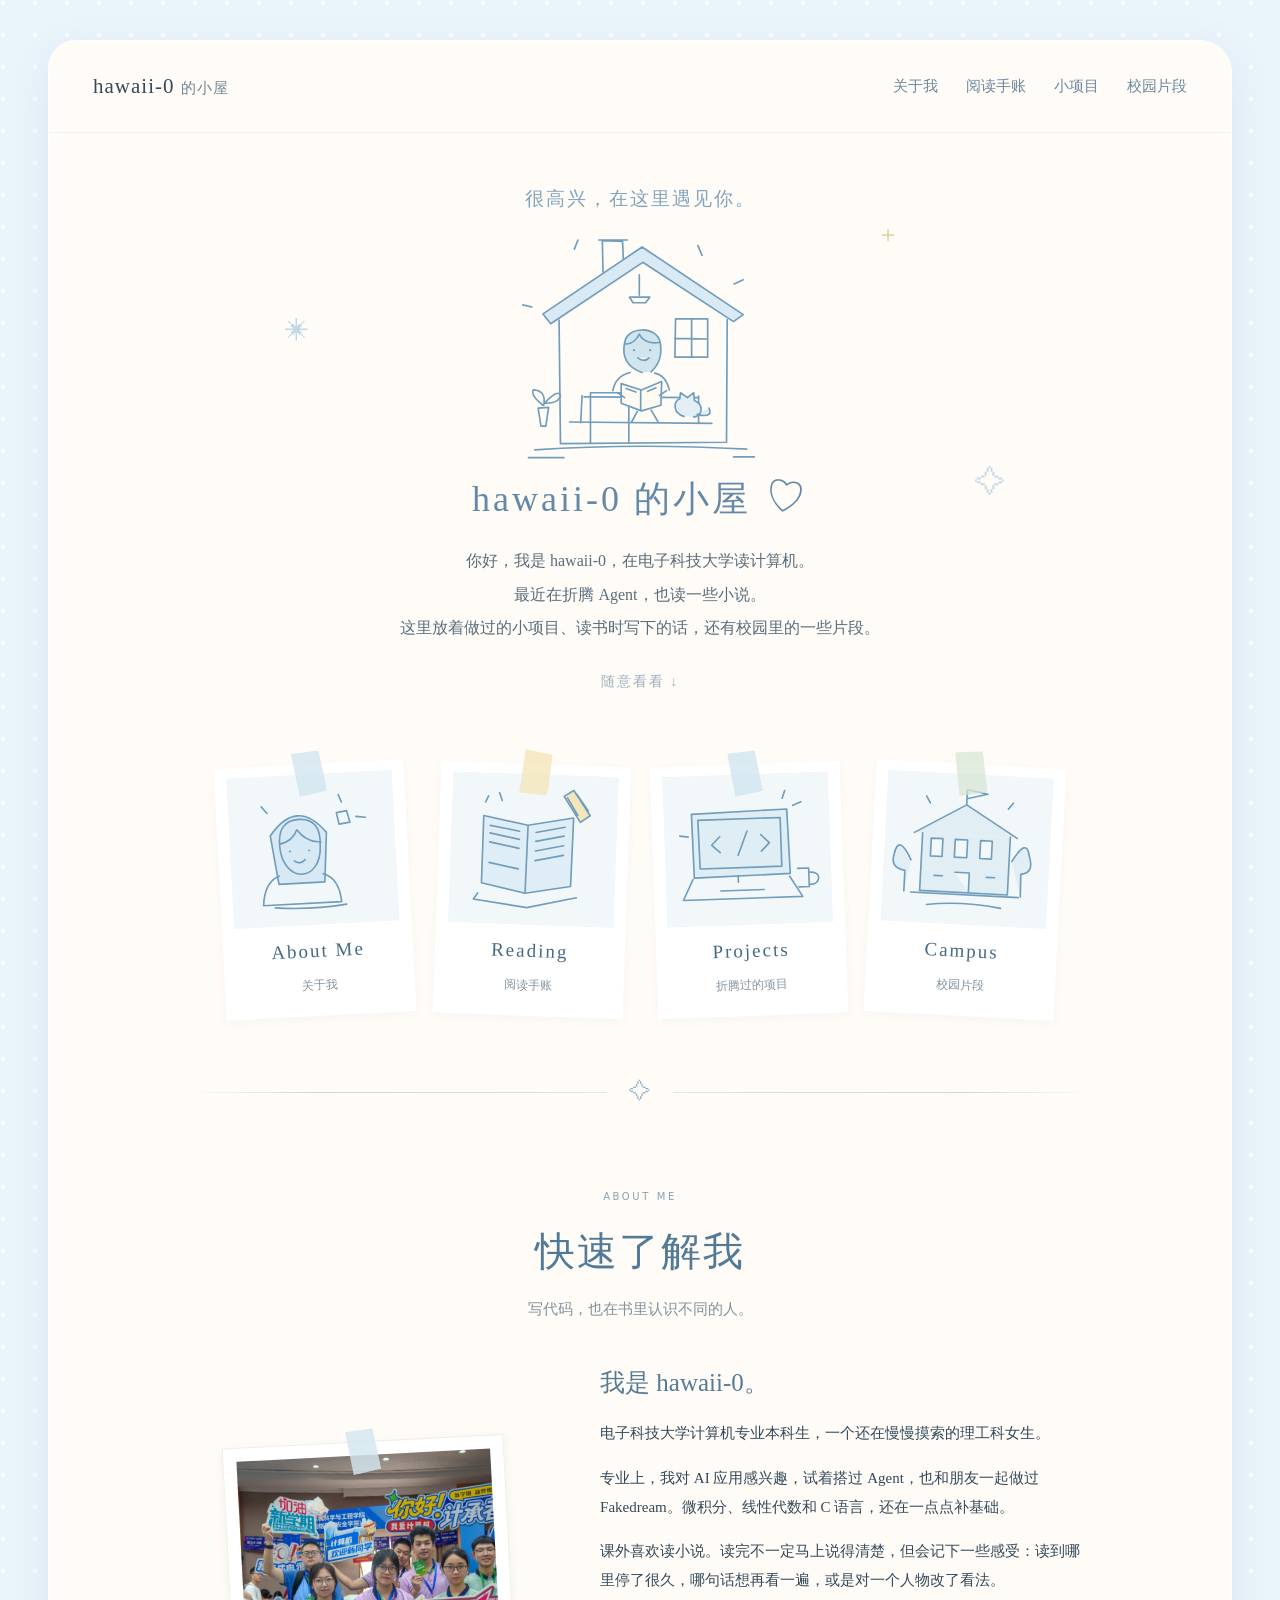
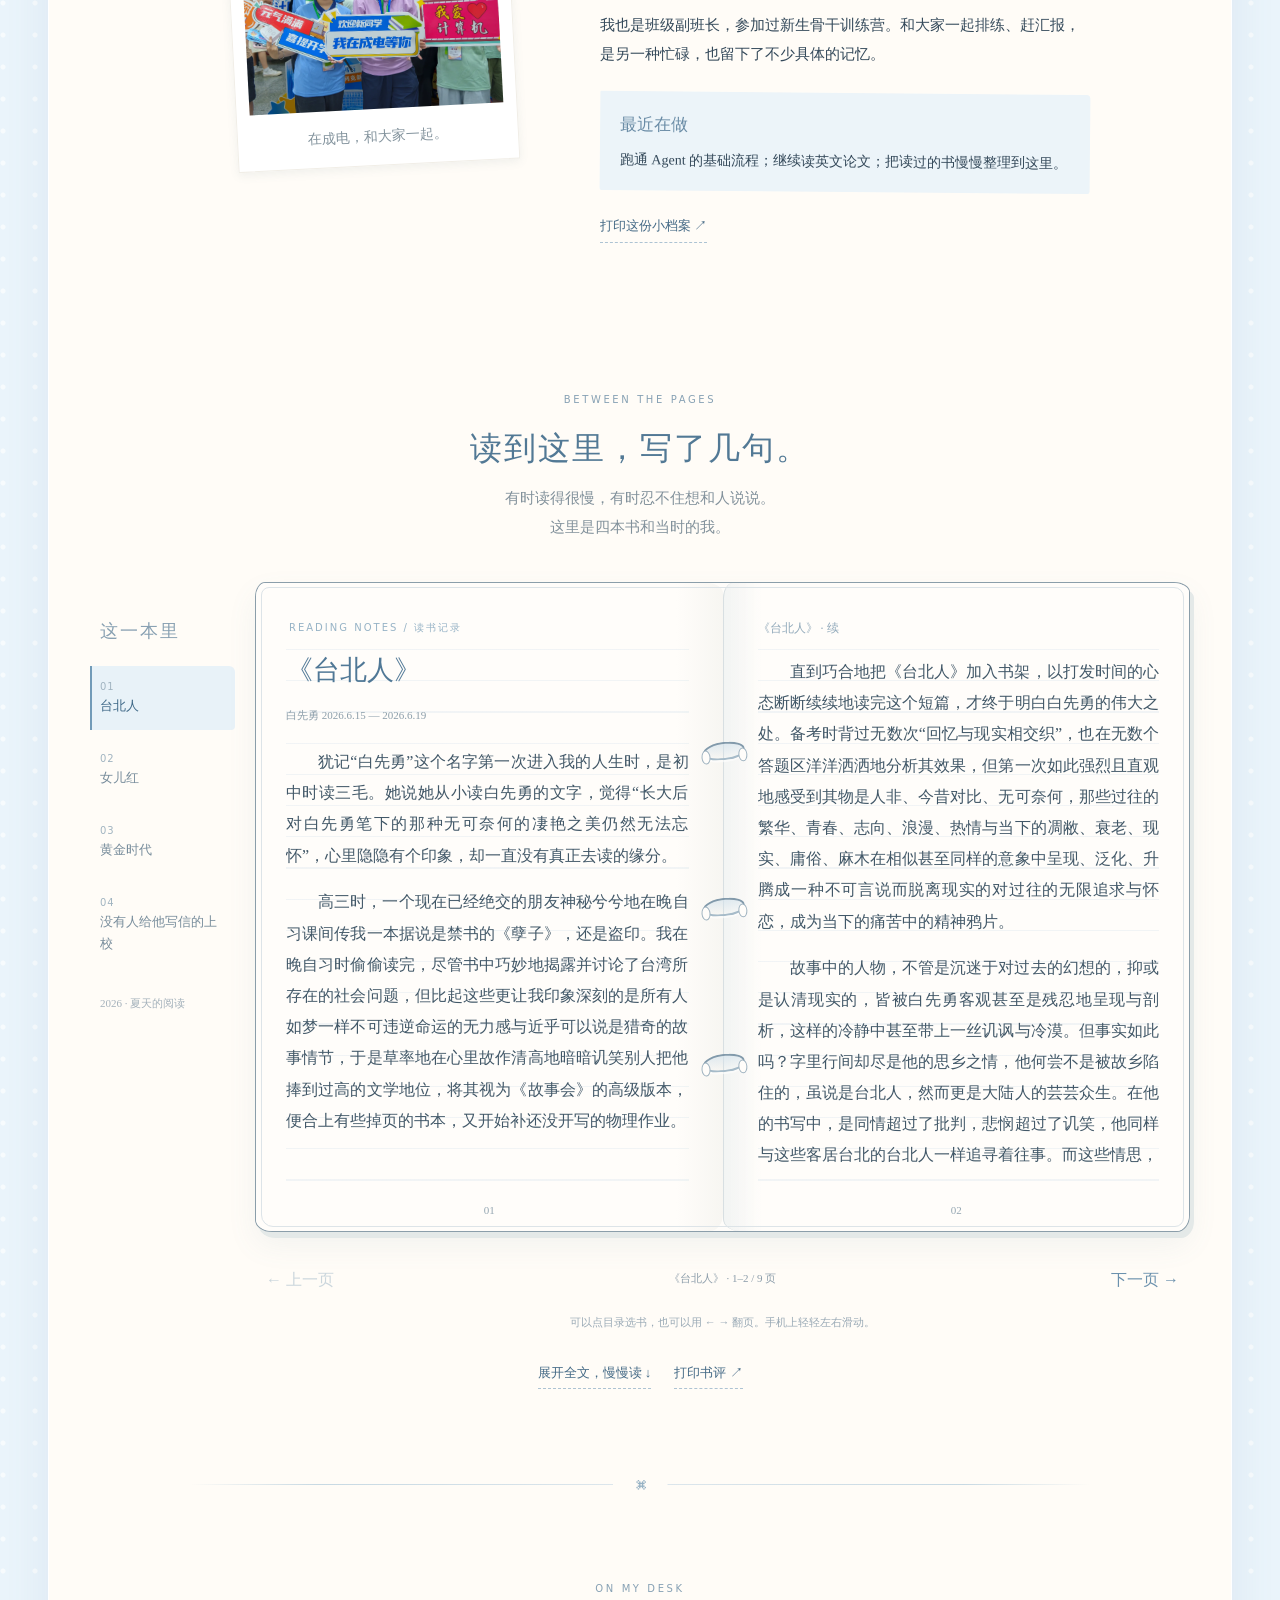
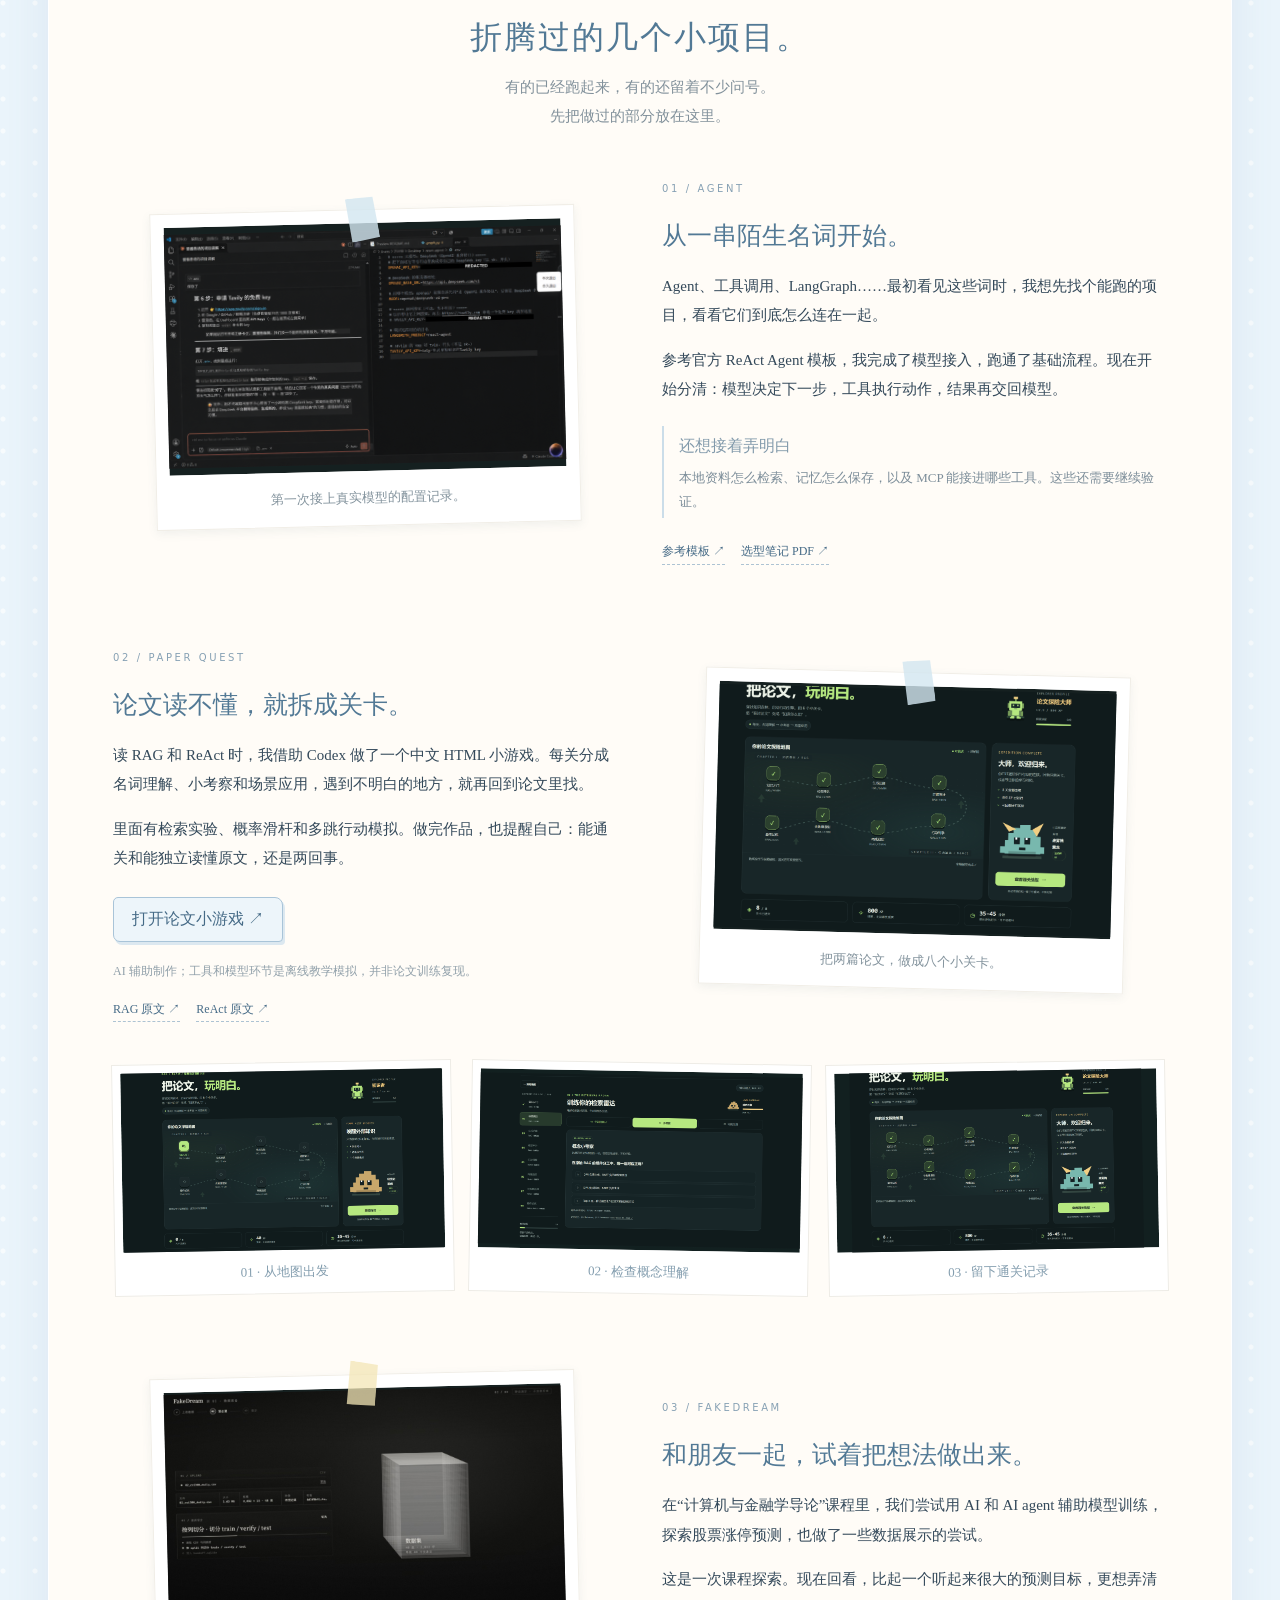
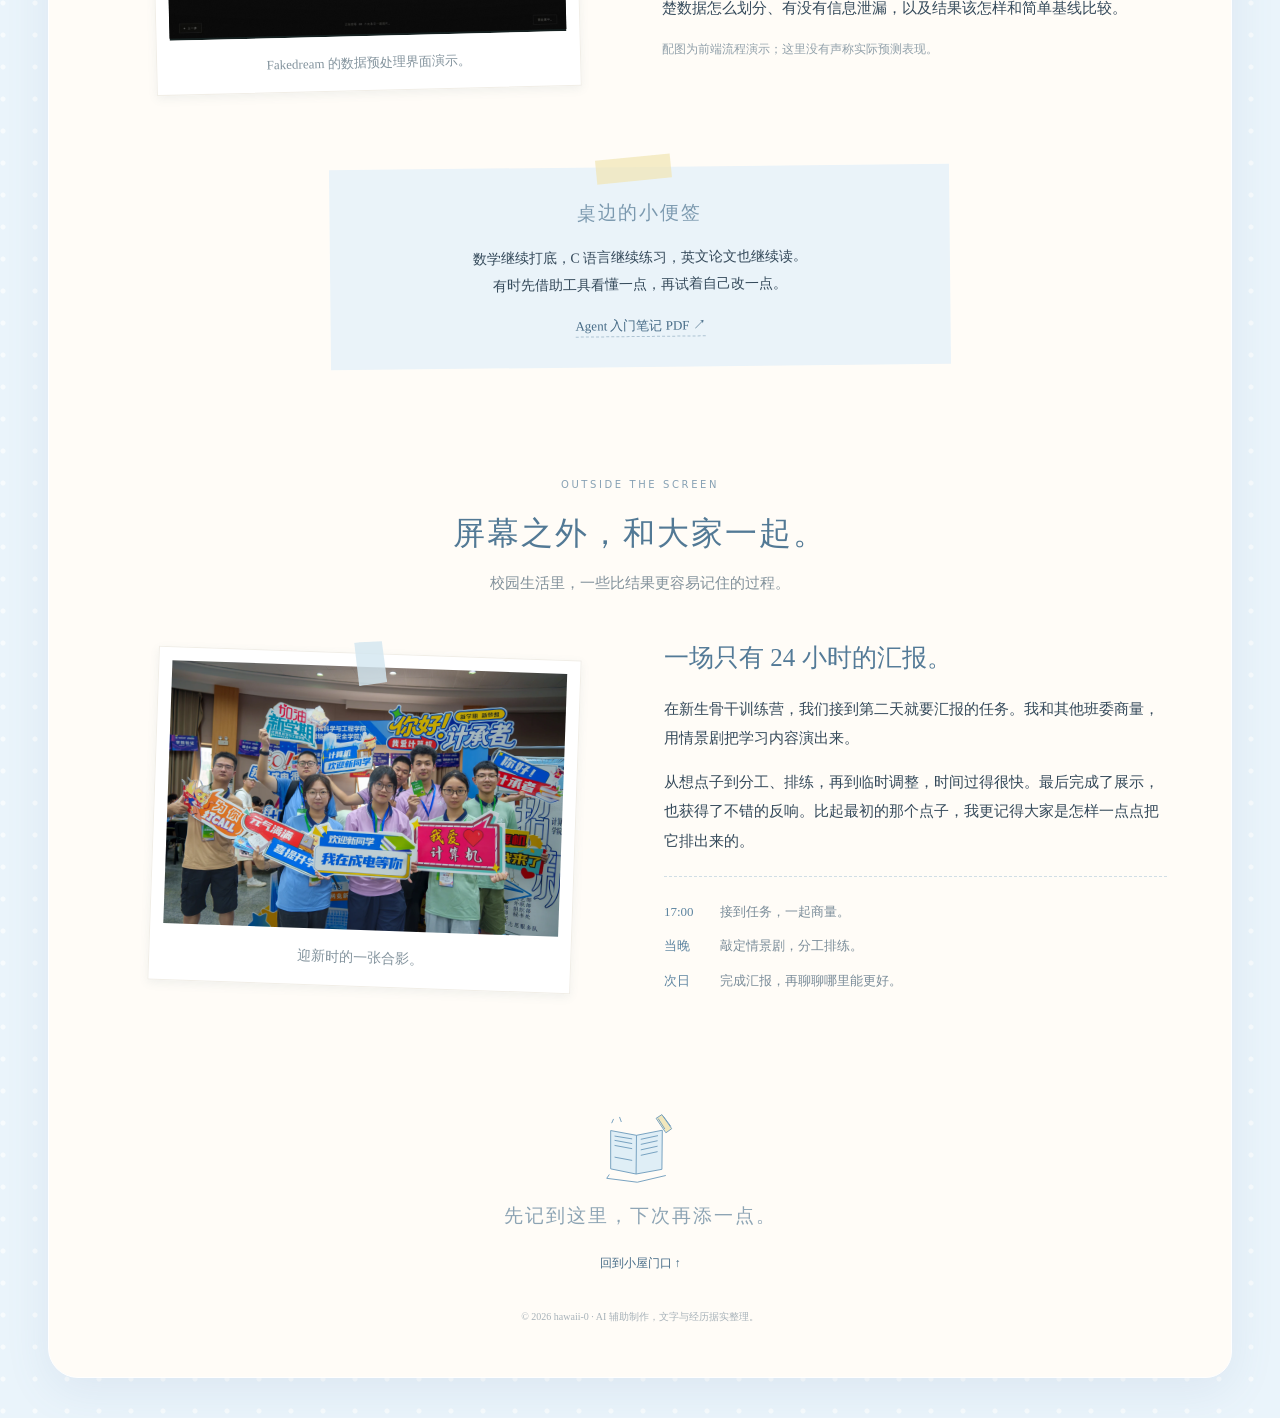
==== commit 9f5fb027: "Add files via upload" ====
--- a/index.html
+++ b/index.html
@@ -1,182 +1,26 @@
-<!doctype html>
-<html lang="zh-CN">
-<head>
-  <meta charset="utf-8">
-  <meta name="viewport" content="width=device-width, initial-scale=1">
-  <meta name="theme-color" content="#0b0b0c">
-  <meta name="description" content="itknow 的 SNN 学习与研究日志：从脉冲神经网络出发，记录通往脑机交互长期愿景的每一步。">
-  <title>NEURAL FRONTIER — itknow 的 SNN 研究日志</title>
-  <link rel="icon" type="image/svg+xml" href="data:image/svg+xml,%3Csvg xmlns='http://www.w3.org/2000/svg' viewBox='0 0 64 64'%3E%3Crect width='64' height='64' fill='%230b0b0c'/%3E%3Cpath d='M8 37h10l5-18 8 31 7-25 5 12h13' fill='none' stroke='%23ff3b30' stroke-width='5' stroke-linecap='square'/%3E%3C/svg%3E">
-  <link rel="stylesheet" href="assets/site.css">
-</head>
-<body>
-  <div class="progress" id="progress" aria-hidden="true"></div>
-  <header class="site-header">
-    <a class="brand" href="#top" aria-label="回到首页">
-      <span class="brand-mark">N//F</span>
-      <span>NEURAL FRONTIER</span>
-    </a>
-    <nav aria-label="主导航">
-      <a href="#mission">研究主线</a>
-      <a href="#roadmap">路线图</a>
-      <a href="#log">研究日志</a>
-      <a href="#reunion">再遇协议</a>
-    </nav>
-    <button class="menu-button" id="menuButton" aria-label="打开导航" aria-expanded="false">菜单</button>
-  </header>
-
-  <main id="top">
-    <section class="hero">
-      <div class="hero-copy">
-        <p class="kicker"><span></span> SNN RESEARCH LOG / EST. 2026</p>
-        <h1>从脉冲出发，<br><em>向全潜行前进。</em></h1>
-        <p class="hero-lead">我是 itknow，一名刚刚启程的 SNN 学习者。我不是站在未来写答案，只想把每一次突然看懂的瞬间，和那些没看懂的夜晚，都认真留在这里。</p>
-        <div class="hero-actions">
-          <a class="button button-primary" href="#roadmap">查看研究路线</a>
-          <a class="button button-ghost" href="#log">读取最新日志</a>
-        </div>
-        <div class="hero-status" aria-label="当前进度">
-          <div><strong>LEVEL 00</strong><span>从基础开始</span></div>
-          <div><strong>SNN</strong><span>当前研究入口</span></div>
-          <div><strong>SAO</strong><span>长期精神坐标</span></div>
-        </div>
-      </div>
-      <figure class="hero-art">
-        <img src="assets/pair-neural-vignette.png" alt="重新绘制的黑白点画：两个人与神经脉冲星图">
-        <figcaption>
-          <span>DECORATIVE STUDY / 001</span>
-          <span>共同指向，还未抵达的未来。</span>
-        </figcaption>
-      </figure>
-      <p class="vertical-note" aria-hidden="true">THE FUTURE IS NOT WAITING // BUILD IT</p>
-    </section>
-
-    <section class="manifesto" aria-label="研究宣言">
-      <p>神经元以脉冲传递信息。我们以问题逼近未来。<small>没有在春天发芽也没关系。你什么时候开始生长，什么时候就是你的春天。</small></p>
-      <strong>我知道未来很远，但总得有人先点亮第一颗神经元。</strong>
-    </section>
-
-    <section class="section mission" id="mission">
-      <div class="section-index">01</div>
-      <figure class="margin-sketch">
-        <img src="assets/girl-neural-note.png" alt="重新绘制的黑白点画：女孩抱着画有神经元与脉冲的笔记本">
-        <figcaption>FIELD NOTE / 01</figcaption>
-      </figure>
-      <div class="section-heading">
-        <p class="eyebrow">MISSION / 为什么出发</p>
-        <h2>把宏大的梦，拆成可以验证的小问题。</h2>
-      </div>
-      <div class="mission-grid">
-        <article class="mission-lead">
-          <p>这个博客服务于我的 SNN 学习与未来科研：整理概念、复现代码、记录实验，也诚实保存暂时没有答案的问题。</p>
-          <p>有时是一张图怎么都看不懂，有时是一段代码卡住整晚。但只要第二天还愿意回来，就不算停在原地。</p>
-          <p>SNN 是起点，不是捷径。脑机交互还横跨神经科学、芯片、算法、医学与伦理。真正的进步，来自长期积累，而不是一句口号。</p>
-        </article>
-        <div class="principles">
-          <article><span>01</span><h3>先理解</h3><p>从神经元、脉冲编码和学习规则开始，不跳过基础。</p></article>
-          <article><span>02</span><h3>再复现</h3><p>让论文里的曲线在自己的环境里重新出现。</p></article>
-          <article><span>03</span><h3>后提问</h3><p>记录失败、比较差异，提出属于自己的小问题。</p></article>
-        </div>
-      </div>
-    </section>
-
-    <section class="section roadmap" id="roadmap">
-      <div class="section-index">02</div>
-      <div class="section-heading split-heading">
-        <div>
-          <p class="eyebrow">ROADMAP / 从零到前沿</p>
-          <h2>六个阶段，一条不跳级的路。</h2>
-        </div>
-        <p>当前状态：<strong>阶段 0 · 建立基础</strong><small>慢一点也没关系，重要的是开始生长。</small></p>
-      </div>
-      <ol class="roadmap-list">
-        <li class="active"><span class="level">00</span><div><p>NOW</p><h3>数学、Python 与神经网络基础</h3><span>能够读懂、运行并解释最小实验。</span></div></li>
-        <li><span class="level">01</span><div><p>NEXT</p><h3>脉冲神经元模型</h3><span>理解 LIF、脉冲编码与时间动态。</span></div></li>
-        <li><span class="level">02</span><div><p>BUILD</p><h3>SNN 训练与实验复现</h3><span>从小数据集开始，建立可重复的实验记录。</span></div></li>
-        <li><span class="level">03</span><div><p>HARDWARE</p><h3>神经形态计算与芯片</h3><span>连接算法、事件驱动计算与集成电路。</span></div></li>
-        <li><span class="level">04</span><div><p>INTERFACE</p><h3>脑机接口基础</h3><span>学习信号、解码、反馈及安全伦理边界。</span></div></li>
-        <li><span class="level">∞</span><div><p>NORTH STAR</p><h3>更自然的人机连接</h3><span>SAO 式体验是愿景，不是对当前技术的承诺。</span></div></li>
-      </ol>
-    </section>
-
-    <section class="section log" id="log">
-      <div class="section-index">03</div>
-      <div class="section-heading">
-        <p class="eyebrow">LAB NOTES / 公开学习记录</p>
-        <h2>每一条记录，都要比热血更可靠。</h2>
-      </div>
-      <div class="log-grid">
-        <article class="log-feature">
-          <p class="log-meta">PINNED / ORIGIN</p>
-          <h3>为什么我要从 SNN 开始？</h3>
-          <p>因为我想理解信息如何以时间和脉冲的方式被表达，也想寻找集成电路、人工智能与神经科学能够相遇的地方。</p>
-          <span class="tag">研究动机</span>
-        </article>
-        <article>
-          <p class="log-meta">LOG 001</p>
-          <h3>静态网站与我的第一份公开研究日志</h3>
-          <p>先把学习过程放到阳光下：写清楚、做出来、接受修正。</p>
-          <span class="tag">建站记录</span>
-        </article>
-        <article>
-          <p class="log-meta">QUEUE 002</p>
-          <h3>我需要补齐哪些数学基础？</h3>
-          <p>微积分、线性代数、概率统计，以及真正能落到代码中的理解。</p>
-          <span class="tag tag-outline">待完成</span>
-        </article>
-        <article>
-          <p class="log-meta">QUEUE 003</p>
-          <h3>第一次实现 LIF 神经元</h3>
-          <p>从一条膜电位曲线开始，观察一次脉冲怎样产生。</p>
-          <span class="tag tag-outline">待完成</span>
-        </article>
-      </div>
-      <p class="field-whisper">“我的多肉自杀了——一生不愁阳光与爱，只是向往野外比温室更多。” <span>偶尔也记录与科研无关的荒诞。</span></p>
-    </section>
-
-    <section class="reunion" id="reunion">
-      <div class="reunion-copy">
-        <p class="eyebrow">REUNION PROTOCOL / 再遇协议</p>
-        <p class="dialogue-note"><span>“人类好渺小啊。”</span><strong>“但是，爱很伟大呀。”</strong></p>
-        <blockquote>“如果有一天，意识真的能够抵达另一个世界——<br>我希望那不是逃离现实，<br><em>而是在虚拟世界中，与你再遇。</em>”</blockquote>
-        <p>这份愿景带一点科幻，也带一点遗憾。它提醒我：技术最终面对的不是参数，而是人的记忆、感受与连接。</p>
-        <div class="boundary-note">
-          <strong>现实边界</strong>
-          <span>SAO 式全潜行目前仍属于科幻想象。本博客只记录真实学习与可验证实验，并重视脑机技术的安全、隐私与伦理。</span>
-        </div>
-      </div>
-      <figure class="reunion-art">
-        <img src="assets/reunion-divider.png" alt="重新绘制的黑白点画：两个人隔着虚拟门扉走向彼此">
-        <div class="letter-fragments" aria-label="摘自旧信的句子">
-          <span style="--x:8%; --y:13%; --r:-2deg">我们慢慢讲，来日方长。</span>
-          <span style="--x:61%; --y:12%; --r:1deg">白天你在我心里，晚上你在我梦里。</span>
-          <span style="--x:17%; --y:70%; --r:1deg">用时间来回答我吧。</span>
-          <span style="--x:66%; --y:68%; --r:-1deg">抱歉，让你久等了。</span>
-          <span style="--x:39%; --y:82%; --r:0deg">我相信故事的结局，是手捧鲜花。</span>
-        </div>
-        <figcaption>MEMORY FRAGMENT / 未来仍未加载</figcaption>
-      </figure>
-    </section>
-
-    <section class="section about">
-      <div class="section-index">04</div>
-      <div class="section-heading">
-        <p class="eyebrow">ABOUT / 研究者尚未生成</p>
-        <h2>我还不是研究者。<br>但我正在成为一个能提出好问题的人。</h2>
-      </div>
-      <div class="about-copy">
-        <p>我是 itknow，电子科技大学集成电路相关专业的新生。现在的我仍是编程与科研小白，因此这里不会伪装成熟：看懂了什么、没看懂什么、实验为何失败，都会留下记录。我会犯错，也会被一个问题卡住很久；但第二天，我还是会回来。</p>
-        <p class="self-note">终其一生寻找的那颗偏爱你的心，不早就在你的身体里了吗？</p>
-        <a class="text-link" href="https://github.com/itknow666" target="_blank" rel="noreferrer">在 GitHub 查看我的进度 <span>↗</span></a>
-      </div>
-    </section>
-  </main>
-
-  <footer>
-    <div><strong>NEURAL FRONTIER</strong><span>itknow / SNN research log</span></div>
-    <p>保持热望，也保持证据。<br>© 2026 itknow</p>
-    <a href="#top">返回顶部 ↑</a>
-  </footer>
-  <script src="assets/site.js"></script>
-</body>
-</html>
+<!DOCTYPE html>
+<html lang="zh-CN"><head><meta charset="UTF-8"><meta name="viewport" content="width=device-width,initial-scale=1"><meta name="theme-color" content="#EAF4FB"><meta name="description" content="hawaii-0 的小屋。一个计算机女生的项目、读书手账与校园片段。"><title>hawaii-0 的小屋 · 代码与书页</title><link rel="icon" href="assets/favicon.svg" type="image/svg+xml"><link rel="stylesheet" href="assets/site.css"><script src="assets/reviews-data.js" defer></script><script src="assets/site.js" defer></script></head>
+<body><a class="skip-link" href="#main">跳到正文</a><div class="room-shell">
+<header class="site-header"><a href="#top" class="wordmark">hawaii-0 <span>的小屋</span></a><nav aria-label="主要导航"><a href="#about">关于我</a><a href="#reading">阅读手账</a><a href="#highlights">小项目</a><a href="#story">校园片段</a></nav></header>
+<main id="main">
+<section class="room-hero" id="top"><span class="tiny-star star-one" aria-hidden="true">✳</span><span class="tiny-star star-two" aria-hidden="true">✧</span><span class="tiny-star star-three" aria-hidden="true">＋</span><p class="handwritten hello">很高兴，在这里遇见你。</p><img class="house-drawing" src="assets/room-house.svg" alt="手绘小屋：女生在灯下读书，身旁蜷着一只小猫" width="430" height="370" fetchpriority="high"><h1>hawaii-0 的小屋<span class="little-heart" aria-hidden="true">♡</span></h1><p class="home-intro">你好，我是 hawaii-0，在电子科技大学读计算机。<br>最近在折腾 Agent，也读一些小说。<br>这里放着做过的小项目、读书时写下的话，<br class="mobile-break">还有校园里的一些片段。</p><a class="down-note" href="#room-doors">随意看看 ↓</a></section>
+<nav class="room-doors" id="room-doors" aria-label="小屋里的四个角落">
+<a class="polaroid door-about" href="#about"><span class="tape" aria-hidden="true"></span><img src="assets/about-doodle.svg" width="230" height="220" alt=""><strong>About Me</strong><span>关于我</span></a>
+<a class="polaroid door-books" href="#reading"><span class="tape" aria-hidden="true"></span><img src="assets/books-doodle.svg" width="230" height="220" alt=""><strong>Reading</strong><span>阅读手账</span></a>
+<a class="polaroid door-code" href="#highlights"><span class="tape" aria-hidden="true"></span><img src="assets/code-doodle.svg" width="230" height="220" alt=""><strong>Projects</strong><span>折腾过的项目</span></a>
+<a class="polaroid door-campus" href="#story"><span class="tape" aria-hidden="true"></span><img src="assets/campus-doodle.svg" width="230" height="220" alt=""><strong>Campus</strong><span>校园片段</span></a></nav>
+<div class="pencil-divider" aria-hidden="true"><span>✧</span></div>
+<section class="section about-section" id="about"><header class="section-heading centered"><p class="small-label">ABOUT ME</p><h2>快速了解我</h2><p>写代码，也在书里认识不同的人。</p></header><div class="about-layout"><figure class="snapshot campus-snapshot"><span class="tape" aria-hidden="true"></span><img src="assets/campus-welcome.webp" alt="校园迎新时，同学们举着欢迎新同学的标语合影" width="1920" height="1280" loading="lazy"><figcaption>在成电，和大家一起。</figcaption></figure><div class="about-copy"><h3>我是 hawaii-0。</h3><p>电子科技大学计算机专业本科生，一个还在慢慢摸索的理工科女生。</p><p>专业上，我对 AI 应用感兴趣，试着搭过 Agent，也和朋友一起做过 Fakedream。微积分、线性代数和 C 语言，还在一点点补基础。</p><p>课外喜欢读小说。读完不一定马上说得清楚，但会记下一些感受：读到哪里停了很久，哪句话想再看一遍，或是对一个人物改了看法。</p><p>我也是班级副班长，参加过新生骨干训练营。和大家一起排练、赶汇报，是另一种忙碌，也留下了不少具体的记忆。</p><div class="pinned-note"><span>最近在做</span><p>跑通 Agent 的基础流程；继续读英文论文；把读过的书慢慢整理到这里。</p></div><button class="text-link" data-print>打印这份小档案 ↗</button></div></div></section>
+<section class="section reading-section" id="reading" aria-labelledby="reading-title"><header class="section-heading centered"><p class="small-label">BETWEEN THE PAGES</p><h2 id="reading-title">读到这里，写了几句。</h2><p>有时读得很慢，有时忍不住想和人说说。<br>这里是四本书和当时的我。</p></header>
+<div class="journal-layout"><nav class="book-index" aria-label="书评目录"><span class="handwritten">这一本里</span><button type="button" data-book="taipei"><span>01</span> 台北人</button><button type="button" data-book="daughters"><span>02</span> 女儿红</button><button type="button" data-book="golden"><span>03</span> 黄金时代</button><button type="button" data-book="colonel"><span>04</span> 没有人给他写信的上校</button><p>2026 · 夏天的阅读</p></nav><div class="journal-main"><div class="notebook" id="notebook" tabindex="0" role="region" aria-label="可翻页的读书手账，使用左右方向键翻页"><div class="paper-page page-left"><div class="page-content" id="leftPage"></div><span class="page-number" id="leftNumber"></span></div><div class="binding-rings" aria-hidden="true"><i></i><i></i><i></i></div><div class="paper-page page-right"><div class="page-content" id="rightPage"></div><span class="page-number" id="rightNumber"></span></div></div><div class="journal-controls"><button type="button" id="prevPage" aria-label="上一页">← <span>上一页</span></button><span id="pageStatus" aria-live="polite" aria-atomic="true">正在摊开书页…</span><button type="button" id="nextPage" aria-label="下一页"><span>下一页</span> →</button></div><p class="journal-hint">可以点目录选书，也可以用 ← → 翻页。手机上轻轻左右滑动。</p></div></div>
+<div class="reading-tools"><button type="button" class="text-link" id="fullTextToggle" aria-expanded="false" aria-controls="fullReviews">展开全文，慢慢读 ↓</button></div><div class="full-reviews" id="fullReviews"><article class="full-review" id="review-taipei"><header><span class="small-label">READING NOTES / 读书记录</span><h3>《台北人》</h3><p class="review-byline">白先勇 · 2026.6.15 — 2026.6.19</p></header><p>犹记“白先勇”这个名字第一次进入我的人生时，是初中时读三毛。她说她从小读白先勇的文字，觉得“长大后对白先勇笔下的那种无可奈何的凄艳之美仍然无法忘怀”，心里隐隐有个印象，却一直没有真正去读的缘分。</p><p>高三时，一个现在已经绝交的朋友神秘兮兮地在晚自习课间传我一本据说是禁书的《孽子》，还是盗印。我在晚自习时偷偷读完，尽管书中巧妙地揭露并讨论了台湾所存在的社会问题，但比起这些更让我印象深刻的是所有人如梦一样不可违逆命运的无力感与近乎可以说是猎奇的故事情节，于是草率地在心里故作清高地暗暗讥笑别人把他捧到过高的文学地位，将其视为《故事会》的高级版本，便合上有些掉页的书本，又开始补还没开写的物理作业。</p><p>直到巧合地把《台北人》加入书架，以打发时间的心态断断续续地读完这个短篇，才终于明白白先勇的伟大之处。备考时背过无数次“回忆与现实相交织”，也在无数个答题区洋洋洒洒地分析其效果，但第一次如此强烈且直观地感受到其物是人非、今昔对比、无可奈何，那些过往的繁华、青春、志向、浪漫、热情与当下的凋敝、衰老、现实、庸俗、麻木在相似甚至同样的意象中呈现、泛化、升腾成一种不可言说而脱离现实的对过往的无限追求与怀恋，成为当下的痛苦中的精神鸦片。</p><p>故事中的人物，不管是沉迷于对过去的幻想的，抑或是认清现实的，皆被白先勇客观甚至是残忍地呈现与剖析，这样的冷静中甚至带上一丝讥讽与冷漠。但事实如此吗？字里行间却尽是他的思乡之情，他何尝不是被故乡陷住的，虽说是台北人，然而更是大陆人的芸芸众生。在他的书写中，是同情超过了批判，悲悯超过了讥笑，他同样与这些客居台北的台北人一样追寻着往事。而这些情思，对于一个小说家而言，组合成一个凄凉的黄昏、巷中不停的冷雨、遥远的梦境、殷切的哀思、悲怆的祭奠，最终化为这样一本不算厚的、看似冷峻实则深切的小说。</p><blockquote>中国文学的一大特色，是对历史兴亡、感时伤怀的追悼，从屈原的《离骚》到杜甫的《秋兴八首》，其中所表现出人世沧桑的那种苍凉感，正是中国文学最高的境界。</blockquote></article><article class="full-review" id="review-daughters"><header><span class="small-label">READING NOTES / 读书记录</span><h3>《女儿红》</h3><p class="review-byline">简媜 · 2026.6.11 — 2026.7.10</p></header><p>对简媜的印象一直停留在什么抖音小红书“淡淡忧伤文案分享”类的帖子中，最出名的一句是“我们不要被命运找到”，虽然在大范围且不分场合使用中，这句话显得有点豪也有点非主流了，但我依旧对简媜的文章抱有很大的期待。</p><p>一直想读她的书，而最先读了这本而不是其他更出名的书，大概是因为许老师先读了这本并且分享了出来，也让我可以一边读一边和许分享我的感受——写得太太太太好了！</p><p>我一向认为对于台湾的作家而言，往往是文笔大于了内容，不管是余光中、余秋雨还是白先勇，而简媜特为尤甚，如此自然流动的文字和惊为天人的比喻，如此微妙的感觉与情绪被精准地表达，无数次虔诚地感慨：一个人对文字的敏锐和驾驭程度怎么能到这种地步？特别赞同一个书评所说“读简媜的目的就是为了看中文可以这样精巧的方式组合”。</p><p>这本书读得断断续续，但是由于书本身就是中短篇合集，以及简媜特有的长难句，断断续续地读反而成为一个更好的选择。各种各样的女性在简媜的笔下流动，在出于某种社会舆论问题而导致影视作品中总是完美而刻板女性角色的当下，简媜笔下各种各样的人物与通俗意义下被匿藏的微妙复杂感情反而更难得可贵，每一个短篇就像一张张可爱的人物速写，而那些暗暗的心思被呈现，只觉得世界上怎么会有这么敏锐这么细腻的作家。</p><blockquote>她以为爱就是完完整整独霸，像胃部里一颗不敲壳的核桃，用一辈子消化。</blockquote></article><article class="full-review" id="review-golden"><header><span class="small-label">READING NOTES / 读书记录</span><h3>《黄金时代》</h3><p class="review-byline">王小波 · 2026.6.25 — 2026.7.14</p></header><p>第一次听见这本书是高中时听说年级上一个女生谈了一场轰轰烈烈的恋爱，在寝室里和男朋友打电话彼此朗读这本书，的确是一个文艺的故事，以至于我对这本书带上了情诗一般的期待，直到真正意义上翻开书才惊讶于那个女孩的品味独特。</p><p>王小波特有的研究性文字风格与叙事内容，使这本书不仅不像诗歌，甚至与一般的爱情小说也相差甚远。初读时总感觉有些许的烂俗与下流，读着读着才感慨这本书的先锋与独特。</p><p>有评论家说这本书“色而不淫，看透荒诞下的自由”，我觉得非常准确——在一个特别的时代，虚伪与煞有其事被当作真理，反而更需要一种直面本心与放荡自由，用这样直白的语言去揭露世间的不公与扭曲，以此作为对不公的反抗，是其先锋之处。</p><p>以及，再一次感慨文学家文字的伟大之处，在这样一个混乱时代中，也能记录下片刻真情并跨越时空感动当下的我。</p><blockquote>我还知道很多更悲惨的事——在我看来，人生最大的悲哀，在于受愚弄。这些悲惨的故事还写得完吗？</blockquote></article><article class="full-review" id="review-colonel"><header><span class="small-label">READING NOTES / 读书记录</span><h3>《没有人给他写信的上校》</h3><p class="review-byline">加西亚·马尔克斯 · 2026.7.14 — 2026.7.21</p></header><p>关于马尔克斯最出名的该是《百年孤独》了，甚至这本书的节选片段被放在了高中课本里。</p><p>而读这本书时的确是一股浓郁的拉美气息，但不同于《百年孤独》的魔幻现实主义，也不同于读《霍乱时期的爱情》时的繁复比喻，有点像我高四上在返校下午自习课时偷偷看的《苦妓回忆录》，只是少了讥诮，又多了些许命运的悲凉。</p><p>十三年的义务教育让我在读这本书时有一种强烈的感觉——等待退休金和斗鸡是贯穿全书的线索，整篇文章中上校都在等待，在这样的等待中穷困潦倒、食不果腹，明明可以卖掉斗鸡换取财富，但他依旧固执地坚持保留自己最后的尊严。</p><p>有书评抨击他这是无意义的理想主义，代价是家人的受尽侮辱与忍饥挨饿，但在穷困中保留人格尊严与在污泥中衣食无忧究竟谁对谁错？书中另一个反面例子萨瓦斯选择了后者，但依旧没能获得真正的幸福——疾病缠身、家庭不合，或许马尔克斯想表达的就是在哥伦比亚这片土地上，无论是想要苟且偷生还是自尊都是不可能的，所有人挣扎在这片被战争摧毁的土地上，所有人都被诅咒着，唯一能拥有的，只有无尽地等待……</p></article></div><noscript><p class="noscript-note">下方保留了全部书评正文，可直接阅读。</p></noscript></section>
+<div class="pencil-divider" aria-hidden="true"><span>⌘</span></div>
+<section class="section projects-section" id="highlights"><header class="section-heading centered"><p class="small-label">ON MY DESK</p><h2>折腾过的几个小项目。</h2><p>有的已经跑起来，有的还留着不少问号。<br>先把做过的部分放在这里。</p></header>
+<article class="project-entry" id="agent"><figure class="project-picture snapshot"><span class="tape" aria-hidden="true"></span><img src="assets/agent-config-redacted.png" alt="Agent 项目的模型配置记录，两处 API 密钥均已遮住" width="1632" height="963" loading="lazy"><figcaption>第一次接上真实模型的配置记录。</figcaption></figure><div class="project-copy"><span class="small-label">01 / AGENT</span><h3>从一串陌生名词开始。</h3><p>Agent、工具调用、LangGraph……最初看见这些词时，我想先找个能跑的项目，看看它们到底怎么连在一起。</p><p>参考官方 ReAct Agent 模板，我完成了模型接入，跑通了基础流程。现在开始分清：模型决定下一步，工具执行动作，结果再交回模型。</p><div class="margin-note"><b>还想接着弄明白</b><p>本地资料怎么检索、记忆怎么保存，以及 MCP 能接进哪些工具。这些还需要继续验证。</p></div><div class="link-row"><a href="https://github.com/langchain-ai/react-agent" target="_blank" rel="noopener">参考模板 ↗</a><a href="documents/github_react_agent_60min_zh.pdf" target="_blank" rel="noopener">选型笔记 PDF ↗</a></div></div></article>
+<article class="project-entry reverse" id="paper"><figure class="project-picture snapshot"><span class="tape" aria-hidden="true"></span><img src="assets/paper-quest-complete.png" alt="RAG 与 ReAct 论文小游戏的八关通关地图" width="2251" height="1378" loading="lazy"><figcaption>把两篇论文，做成八个小关卡。</figcaption></figure><div class="project-copy"><span class="small-label">02 / PAPER QUEST</span><h3>论文读不懂，就拆成关卡。</h3><p>读 RAG 和 ReAct 时，我借助 Codex 做了一个中文 HTML 小游戏。每关分成名词理解、小考察和场景应用，遇到不明白的地方，就再回到论文里找。</p><p>里面有检索实验、概率滑杆和多跳行动模拟。做完作品，也提醒自己：能通关和能独立读懂原文，还是两回事。</p><a class="paper-button" href="projects/paper-quest/index.html" target="_blank" rel="noopener">打开论文小游戏 ↗</a><p class="quiet-note">AI 辅助制作；工具和模型环节是离线教学模拟，并非论文训练复现。</p><div class="link-row"><a href="https://arxiv.org/abs/2005.11401" target="_blank" rel="noopener">RAG 原文 ↗</a><a href="https://arxiv.org/abs/2210.03629" target="_blank" rel="noopener">ReAct 原文 ↗</a></div></div></article>
+<div class="paper-process" aria-label="论文学习过程截图"><figure><img src="assets/paper-quest-start.png" alt="论文小游戏的起始地图" width="2505" height="1396" loading="lazy"><figcaption>01 · 从地图出发</figcaption></figure><figure><img src="assets/paper-quest-quiz.png" alt="检索器与生成器的概念小考察" width="2481" height="1312" loading="lazy"><figcaption>02 · 检查概念理解</figcaption></figure><figure><img src="assets/paper-quest-complete.png" alt="八关完成后的游戏地图，800 XP" width="2251" height="1378" loading="lazy"><figcaption>03 · 留下通关记录</figcaption></figure></div>
+<article class="project-entry" id="fakedream"><figure class="project-picture snapshot"><span class="tape" aria-hidden="true"></span><img src="assets/fakedream-process.png" alt="Fakedream 数据预处理前端演示，不连接后端" width="2143" height="1321" loading="lazy"><figcaption>Fakedream 的数据预处理界面演示。</figcaption></figure><div class="project-copy"><span class="small-label">03 / FAKEDREAM</span><h3>和朋友一起，试着把想法做出来。</h3><p>在“计算机与金融学导论”课程里，我们尝试用 AI 和 AI agent 辅助模型训练，探索股票涨停预测，也做了一些数据展示的尝试。</p><p>这是一次课程探索。现在回看，比起一个听起来很大的预测目标，更想弄清楚数据怎么划分、有没有信息泄漏，以及结果该怎样和简单基线比较。</p><p class="quiet-note">配图为前端流程演示；这里没有声称实际预测表现。</p></div></article>
+<div class="learning-slip" id="learning"><span class="handwritten">桌边的小便签</span><p>数学继续打底，C 语言继续练习，英文论文也继续读。<br>有时先借助工具看懂一点，再试着自己改一点。</p><a class="text-link" href="documents/agent_vibecoding_60min_guide_zh.pdf" target="_blank" rel="noopener">Agent 入门笔记 PDF ↗</a></div><span id="capabilities" class="legacy-anchor" aria-hidden="true"></span></section>
+<section class="section campus-section" id="story"><header class="section-heading centered"><p class="small-label">OUTSIDE THE SCREEN</p><h2>屏幕之外，和大家一起。</h2><p>校园生活里，一些比结果更容易记住的过程。</p></header><div class="campus-layout"><figure class="snapshot"><span class="tape" aria-hidden="true"></span><img src="assets/campus-welcome.webp" alt="成电校园迎新活动合影" width="1920" height="1280" loading="lazy"><figcaption>迎新时的一张合影。</figcaption></figure><div class="campus-note"><h3>一场只有 24 小时的汇报。</h3><p>在新生骨干训练营，我们接到第二天就要汇报的任务。我和其他班委商量，用情景剧把学习内容演出来。</p><p>从想点子到分工、排练，再到临时调整，时间过得很快。最后完成了展示，也获得了不错的反响。比起最初的那个点子，我更记得大家是怎样一点点把它排出来的。</p><ol class="small-timeline"><li><span>17:00</span> 接到任务，一起商量。</li><li><span>当晚</span> 敲定情景剧，分工排练。</li><li><span>次日</span> 完成汇报，再聊聊哪里能更好。</li></ol></div></div></section>
+<footer class="room-footer"><img src="assets/books-doodle.svg" width="90" height="85" alt=""><p class="handwritten">先记到这里，下次再添一点。</p><a href="#top">回到小屋门口 ↑</a><small>© 2026 hawaii-0 · AI 辅助制作，文字与经历据实整理。</small></footer>
+</main></div></body></html>
--- a/assets/site.css
+++ b/assets/site.css
@@ -1,212 +1,7 @@
-:root {
-  --ink: #101012;
-  --paper: #f4f2ed;
-  --white: #fff;
-  --muted: #6f6e69;
-  --line: rgba(16, 16, 18, .22);
-  --red: #e52822;
-  --red-dark: #a70f0b;
-  --max: 1440px;
-}
-
-* { box-sizing: border-box; }
-html { scroll-behavior: smooth; }
-body {
-  margin: 0;
-  color: var(--ink);
-  background:
-    radial-gradient(circle at 20% 15%, rgba(0,0,0,.035) 0 1px, transparent 1.5px) 0 0 / 8px 8px,
-    var(--paper);
-  font-family: "Microsoft YaHei", "PingFang SC", system-ui, sans-serif;
-  font-size: 16px;
-  line-height: 1.75;
-}
-a { color: inherit; }
-img { display: block; max-width: 100%; }
-button, a { -webkit-tap-highlight-color: transparent; }
-
-.progress { position: fixed; z-index: 100; inset: 0 auto auto 0; width: 0; height: 3px; background: var(--red); }
-.site-header {
-  position: sticky;
-  z-index: 50;
-  top: 0;
-  display: grid;
-  grid-template-columns: 1fr auto 1fr;
-  align-items: center;
-  min-height: 72px;
-  padding: 0 max(24px, calc((100vw - var(--max)) / 2));
-  border-bottom: 1px solid var(--ink);
-  background: rgba(244, 242, 237, .92);
-  backdrop-filter: blur(12px);
-}
-.brand { display: inline-flex; align-items: center; gap: 13px; width: max-content; text-decoration: none; font-size: .78rem; font-weight: 900; letter-spacing: .15em; }
-.brand-mark { display: grid; place-items: center; width: 44px; height: 30px; color: var(--white); background: var(--ink); letter-spacing: -.08em; }
-.site-header nav { display: flex; gap: 30px; }
-.site-header nav a { position: relative; text-decoration: none; font-size: .83rem; font-weight: 700; }
-.site-header nav a::after { content: ""; position: absolute; left: 0; right: 100%; bottom: -7px; height: 2px; background: var(--red); transition: right .25s ease; }
-.site-header nav a:hover::after { right: 0; }
-.menu-button { display: none; justify-self: end; border: 0; color: var(--white); background: var(--ink); padding: 9px 14px; font: inherit; font-size: .8rem; }
-
-main { overflow: hidden; }
-.hero { position: relative; min-height: calc(100vh - 72px); max-width: var(--max); margin: auto; border-inline: 1px solid var(--ink); }
-.hero-copy { position: relative; z-index: 2; display: flex; flex-direction: column; justify-content: center; width: 68%; min-height: calc(100vh - 72px); padding: 7vw clamp(34px, 5vw, 82px); }
-.kicker, .eyebrow, .log-meta { margin: 0 0 24px; font-family: ui-monospace, SFMono-Regular, Consolas, monospace; font-size: .76rem; font-weight: 800; letter-spacing: .12em; }
-.kicker span { display: inline-block; width: 9px; height: 9px; margin-right: 9px; border-radius: 50%; background: var(--red); box-shadow: 0 0 0 6px rgba(229,40,34,.12); }
-h1 { margin: 0; font-family: Georgia, "Songti SC", serif; font-size: clamp(3.1rem, 6.3vw, 7.2rem); font-weight: 900; line-height: .98; letter-spacing: -.065em; }
-h1 em { color: var(--red); font-style: normal; }
-.hero-lead { max-width: 590px; margin: 36px 0 0; font-size: clamp(1rem, 1.4vw, 1.2rem); }
-.hero-actions { display: flex; flex-wrap: wrap; gap: 12px; margin: 34px 0 48px; }
-.button { display: inline-flex; justify-content: center; align-items: center; min-height: 48px; padding: 0 22px; border: 1px solid var(--ink); text-decoration: none; font-weight: 800; transition: .2s ease; }
-.button-primary { color: var(--white); background: var(--ink); }
-.button-primary:hover { border-color: var(--red); background: var(--red); transform: translateY(-2px); }
-.button-ghost:hover { color: var(--white); background: var(--ink); }
-.hero-status { display: grid; grid-template-columns: repeat(3, 1fr); border-top: 1px solid var(--ink); border-bottom: 1px solid var(--ink); }
-.hero-status div { padding: 15px 12px 15px 0; }
-.hero-status div + div { padding-left: 16px; border-left: 1px solid var(--ink); }
-.hero-status strong, .hero-status span { display: block; }
-.hero-status strong { font-size: .82rem; letter-spacing: .08em; }
-.hero-status span { color: var(--muted); font-size: .76rem; }
-.hero-art { position: absolute; z-index: 1; right: 4%; bottom: 7%; width: min(30vw, 420px); margin: 0; opacity: .58; }
-.hero-art img { width: 100%; height: auto; object-fit: contain; filter: grayscale(1) contrast(.92); mix-blend-mode: multiply; transition: transform 1.2s cubic-bezier(.2,.8,.2,1); }
-.hero-art:hover img { transform: scale(1.025); }
-.hero-art figcaption { display: flex; justify-content: space-between; gap: 20px; padding: 8px 3px; border-top: 1px solid var(--ink); font-family: ui-monospace, monospace; font-size: .65rem; }
-.vertical-note { position: absolute; right: 10px; top: 50%; z-index: 2; margin: 0; color: var(--red); writing-mode: vertical-rl; font: 700 .65rem ui-monospace, monospace; letter-spacing: .14em; transform: translateY(-50%); }
-
-.manifesto { display: grid; grid-template-columns: 1fr 1.5fr; max-width: var(--max); margin: auto; padding: 34px clamp(30px, 5vw, 80px); color: var(--white); background: var(--ink); }
-.manifesto p, .manifesto strong { margin: 0; }
-.manifesto p { color: #bdbdbd; }
-.manifesto small { display: block; margin-top: 7px; color: #707075; font-size: .76rem; }
-.manifesto strong { font-family: Georgia, "Songti SC", serif; font-size: clamp(1.35rem, 2vw, 2rem); line-height: 1.45; }
-
-.section { position: relative; max-width: var(--max); margin: auto; padding: 120px clamp(30px, 6vw, 94px); border-inline: 1px solid var(--ink); border-bottom: 1px solid var(--ink); }
-.section-index { position: absolute; top: 34px; right: 40px; color: var(--red); font: 900 clamp(2.8rem, 5vw, 5rem) Georgia, serif; opacity: .17; }
-.section-heading { max-width: 900px; margin-bottom: 64px; }
-.section-heading h2 { margin: 0; font-family: Georgia, "Songti SC", serif; font-size: clamp(2.2rem, 4vw, 4.6rem); line-height: 1.15; letter-spacing: -.045em; }
-.eyebrow { color: var(--red-dark); }
-.mission-grid { display: grid; grid-template-columns: .85fr 1.15fr; gap: clamp(40px, 8vw, 120px); }
-.mission { overflow: hidden; }
-.margin-sketch { position: absolute; right: -18px; top: 32px; width: 118px; margin: 0; opacity: .42; transform: rotate(2deg); }
-.margin-sketch img { width: 100%; aspect-ratio: 2 / 3; object-fit: cover; object-position: 62% center; filter: grayscale(1) contrast(1.12); }
-.margin-sketch figcaption { padding: 5px 2px; color: var(--muted); font: .62rem ui-monospace, monospace; }
-.mission-lead { font-family: Georgia, "Songti SC", serif; font-size: clamp(1.2rem, 1.7vw, 1.5rem); line-height: 1.85; }
-.mission-lead p:first-child::first-letter { float: left; margin: 8px 8px 0 0; color: var(--red); font-size: 4.4rem; line-height: .65; }
-.principles { border-top: 2px solid var(--ink); }
-.principles article { display: grid; grid-template-columns: 58px 120px 1fr; align-items: baseline; gap: 15px; padding: 22px 0; border-bottom: 1px solid var(--line); }
-.principles span { color: var(--red); font: 800 .76rem ui-monospace, monospace; }
-.principles h3, .principles p { margin: 0; }
-.principles h3 { font-size: 1rem; }
-.principles p { color: var(--muted); }
-
-.roadmap { background: #0b0b0c; color: var(--white); }
-.roadmap .section-index { color: var(--white); }
-.split-heading { display: flex; align-items: end; justify-content: space-between; max-width: none; gap: 30px; }
-.split-heading > p { padding-left: 18px; border-left: 3px solid var(--red); color: #b8b8b8; }
-.split-heading > p strong { display: block; color: var(--white); }
-.split-heading > p small { display: block; max-width: 260px; margin-top: 8px; color: #6f6f74; font-size: .76rem; }
-.roadmap-list { margin: 0; padding: 0; list-style: none; border-top: 1px solid #424247; }
-.roadmap-list li { display: grid; grid-template-columns: 100px 1fr; padding: 30px 0; border-bottom: 1px solid #343438; transition: padding .25s ease, background .25s ease; }
-.roadmap-list li:hover { padding-inline: 18px; background: #151518; }
-.roadmap-list .level { color: #777; font: 900 1.6rem Georgia, serif; }
-.roadmap-list div { display: grid; grid-template-columns: 90px minmax(240px, .8fr) 1fr; align-items: baseline; gap: 20px; }
-.roadmap-list p, .roadmap-list h3, .roadmap-list div > span { margin: 0; }
-.roadmap-list p { color: #777; font: 700 .72rem ui-monospace, monospace; letter-spacing: .1em; }
-.roadmap-list h3 { font-family: Georgia, "Songti SC", serif; font-size: 1.35rem; }
-.roadmap-list div > span { color: #aaa; }
-.roadmap-list .active .level, .roadmap-list .active p { color: var(--red); }
-
-.log-grid { display: grid; grid-template-columns: repeat(3, 1fr); border-top: 1px solid var(--ink); border-left: 1px solid var(--ink); }
-.log-grid article { min-height: 290px; padding: 30px; border-right: 1px solid var(--ink); border-bottom: 1px solid var(--ink); }
-.log-grid .log-feature { grid-row: span 2; min-height: 580px; color: var(--white); background: var(--red); }
-.log-meta { color: var(--muted); }
-.log-feature .log-meta { color: rgba(255,255,255,.7); }
-.log-grid h3 { margin: 0 0 18px; font-family: Georgia, "Songti SC", serif; font-size: clamp(1.5rem, 2vw, 2rem); line-height: 1.25; }
-.log-grid p { margin-top: 0; }
-.tag { display: inline-block; margin-top: 20px; padding: 4px 10px; color: var(--white); background: var(--ink); font-size: .74rem; font-weight: 800; }
-.tag-outline { color: var(--ink); border: 1px solid var(--ink); background: transparent; }
-.field-whisper { max-width: 780px; margin: 34px 0 0 auto; color: #363638; font-family: "KaiTi", "STKaiti", "Songti SC", serif; font-size: 1rem; text-align: right; }
-.field-whisper span { display: block; margin-top: 5px; color: var(--muted); font-family: ui-monospace, monospace; font-size: .68rem; }
-
-.reunion { max-width: var(--max); margin: auto; border-inline: 1px solid var(--ink); border-bottom: 1px solid var(--ink); background: var(--white); }
-.reunion-art { position: relative; margin: 0; overflow: hidden; border-top: 1px solid var(--ink); }
-.reunion-art img { width: 100%; max-height: 210px; object-fit: cover; filter: grayscale(1) contrast(.9); opacity: .56; }
-.reunion-art figcaption { position: absolute; inset: auto 0 0; width: max-content; padding: 9px 18px; color: #aaa; background: var(--ink); font: .68rem ui-monospace, monospace; }
-.letter-fragments { position: absolute; inset: 0; pointer-events: none; }
-.letter-fragments span { position: absolute; left: var(--x); top: var(--y); padding: 4px 9px; color: rgba(16,16,18,.7); background: rgba(255,255,255,.78); box-shadow: 0 0 22px 14px rgba(255,255,255,.58); font-family: "KaiTi", "STKaiti", "Songti SC", serif; font-size: clamp(.75rem, 1.05vw, .95rem); letter-spacing: .04em; white-space: nowrap; transform: rotate(var(--r)); }
-.reunion-copy { max-width: 1060px; margin: auto; padding: clamp(70px, 8vw, 120px); }
-.dialogue-note { display: flex; gap: 8px 24px; margin: -8px 0 38px; font-family: "KaiTi", "STKaiti", "Songti SC", serif; font-size: 1rem; }
-.dialogue-note span { color: var(--muted); }
-.dialogue-note strong { color: var(--red-dark); font-weight: 500; }
-blockquote { margin: 0 0 40px; font-family: Georgia, "Songti SC", serif; font-size: clamp(2rem, 3.6vw, 4.1rem); font-weight: 700; line-height: 1.42; letter-spacing: -.04em; }
-blockquote em { color: var(--red); font-style: normal; }
-.reunion-copy > p:not(.eyebrow) { max-width: 680px; color: var(--muted); font-size: 1.08rem; }
-.boundary-note { display: grid; grid-template-columns: 100px 1fr; gap: 20px; margin-top: 48px; padding-top: 24px; border-top: 1px solid var(--ink); }
-.boundary-note strong { color: var(--red-dark); }
-.boundary-note span { color: var(--muted); }
-
-.about { display: grid; grid-template-columns: 1fr .65fr; gap: 8vw; }
-.about .section-heading { margin: 0; }
-.about-copy { align-self: end; }
-.about-copy p { margin-top: 0; font-size: 1.08rem; }
-.about-copy .self-note { margin: 28px 0; padding: 16px 0 16px 20px; border-left: 2px solid var(--red); color: var(--muted); font-family: "KaiTi", "STKaiti", "Songti SC", serif; font-size: .95rem; }
-.text-link { display: inline-flex; justify-content: space-between; gap: 40px; width: 100%; padding: 18px 0; border-bottom: 2px solid var(--ink); text-decoration: none; font-weight: 900; }
-.text-link:hover { color: var(--red); border-color: var(--red); }
-footer { display: grid; grid-template-columns: 1fr 1fr auto; gap: 30px; max-width: var(--max); margin: auto; padding: 50px clamp(30px, 6vw, 94px); color: var(--white); background: var(--ink); }
-footer strong, footer span { display: block; }
-footer span, footer p { color: #888; }
-footer p { margin: 0; }
-footer a { align-self: start; text-decoration: none; }
-
-@media (max-width: 960px) {
-  .site-header { grid-template-columns: 1fr auto; }
-  .site-header nav { position: absolute; top: 72px; left: 0; right: 0; display: none; flex-direction: column; gap: 0; border-bottom: 1px solid var(--ink); background: var(--paper); }
-  .site-header nav.open { display: flex; }
-  .site-header nav a { padding: 15px 24px; border-top: 1px solid var(--line); }
-  .menu-button { display: block; }
-  .hero-copy { width: 82%; min-height: 760px; }
-  .hero-art { right: 2%; bottom: 3%; width: min(34vw, 360px); opacity: .46; }
-  .manifesto, .mission-grid, .reunion, .about { grid-template-columns: 1fr; }
-  .manifesto { gap: 18px; }
-  .about { gap: 50px; }
-}
-
-@media (max-width: 680px) {
-  .site-header { min-height: 62px; padding-inline: 16px; }
-  .site-header nav { top: 62px; }
-  .brand > span:last-child { display: none; }
-  .hero { min-height: auto; border-inline: 0; padding-bottom: 190px; }
-  .hero-copy { width: 100%; min-height: auto; padding: 72px 22px 48px; }
-  h1 { font-size: clamp(3.2rem, 16vw, 5rem); }
-  .hero-lead { margin-top: 28px; }
-  .hero-status { grid-template-columns: 1fr; }
-  .hero-status div + div { padding-left: 0; border-top: 1px solid var(--ink); border-left: 0; }
-  .hero-art { right: -3%; bottom: 12px; width: 68%; opacity: .42; }
-  .hero-art figcaption { display: block; }
-  .hero-art figcaption span { display: block; }
-  .vertical-note { display: none; }
-  .manifesto { padding: 28px 22px; }
-  .dialogue-note { flex-direction: column; }
-  .section { padding: 88px 22px; border-inline: 0; }
-  .margin-sketch { display: none; }
-  .section-heading { margin-bottom: 44px; }
-  .principles article { grid-template-columns: 42px 1fr; }
-  .principles article p { grid-column: 2; }
-  .split-heading { align-items: start; flex-direction: column; }
-  .roadmap-list li { grid-template-columns: 54px 1fr; }
-  .roadmap-list div { display: block; }
-  .roadmap-list h3 { margin: 5px 0; }
-  .log-grid { grid-template-columns: 1fr; }
-  .log-grid .log-feature { grid-row: auto; min-height: 360px; }
-  .reunion { border-inline: 0; }
-  .reunion-art img { min-height: 120px; object-fit: cover; }
-  .letter-fragments span { font-size: .68rem; }
-  .letter-fragments span:nth-child(2), .letter-fragments span:nth-child(5) { display: none; }
-  .reunion-copy { padding: 70px 22px; }
-  blockquote { font-size: 2rem; }
-  .boundary-note { grid-template-columns: 1fr; gap: 8px; }
-  footer { grid-template-columns: 1fr; padding: 42px 22px; }
-}
-
-@media (prefers-reduced-motion: reduce) {
-  html { scroll-behavior: auto; }
-  *, *::before, *::after { transition: none !important; }
-}
+:root{--sky:#eaf4fb;--paper:#fffcf7;--ink:#34495a;--blue:#719dbd;--blue-dark:#456a86;--line:#d8e6ed;--tape:#f3e7b9;--muted:#738492;--serif:"Songti SC","STSong","SimSun",Georgia,serif;--hand:"Kaiti SC","STKaiti","KaiTi",cursive;color-scheme:light}
+*{box-sizing:border-box}html{scroll-behavior:smooth;scroll-padding-top:35px}body{margin:0;color:var(--ink);background-color:var(--sky);background-image:radial-gradient(circle at 3px 3px,#fff9 2px,transparent 3px);background-size:32px 32px;font:16px/1.95 var(--serif);-webkit-font-smoothing:antialiased}button,a{-webkit-tap-highlight-color:transparent}a{color:var(--blue-dark);text-decoration:none}a:hover{color:#254c6b}button{font:inherit;color:inherit;cursor:pointer}img{max-width:100%;height:auto}button:focus-visible,a:focus-visible,[tabindex]:focus-visible{outline:2px dashed var(--blue-dark);outline-offset:6px}button:disabled{cursor:default;opacity:.35}.skip-link{position:fixed;top:-70px;left:20px;z-index:100;background:white;padding:8px 18px}.skip-link:focus{top:10px}.room-shell{width:min(1200px,calc(100% - 96px));margin:40px auto;background:var(--paper);border:1px solid #fff;border-radius:28px 32px 26px 30px;box-shadow:0 12px 45px #6083a01c;overflow:hidden}.site-header{display:flex;justify-content:space-between;align-items:center;gap:20px;padding:25px 44px;border-bottom:1px solid #e7ecea85;font-family:var(--hand)}.wordmark{color:var(--ink);font-size:21px;letter-spacing:1px;white-space:nowrap}.wordmark span{font-size:15px;color:var(--muted)}.site-header nav{display:flex;gap:28px;font-size:15px}.site-header nav a{color:#6e899d}.room-hero{position:relative;text-align:center;padding:47px 24px 40px}.handwritten{font-family:var(--hand);letter-spacing:2px}.hello{font-size:19px;color:#82a4bd;margin:0}.house-drawing{width:300px;display:block;margin:0 auto -7px}h1,h2,h3,h4,p,figure{margin-top:0}h1{font:normal 36px/1.5 var(--hand);letter-spacing:3px;color:#6488a7;margin:0 0 16px}.little-heart{display:inline-block;font-size:40px;margin-left:14px;transform:rotate(9deg)}.home-intro{font-size:16px;line-height:2.1;margin:0;color:#596d7c}.down-note{display:inline-block;font:14px var(--hand);color:#9eafbd;margin-top:28px;letter-spacing:2px}.tiny-star{position:absolute;color:#c0d8e7;font-size:24px}.star-one{left:20%;top:29%}.star-two{right:19%;top:53%;font-size:31px}.star-three{right:28%;top:13%;color:#dfd2a6}.mobile-break{display:none}.room-doors{display:grid;grid-template-columns:repeat(4,minmax(0,1fr));gap:27px;max-width:880px;margin:28px auto 55px;padding:0 20px}.polaroid{position:relative;text-align:center;background:white;padding:10px 12px 17px;box-shadow:0 3px 9px #4967830b;transition:transform .2s;color:var(--blue-dark)}.polaroid img{display:block;aspect-ratio:1.1;object-fit:contain;background:#f2f7fa}.polaroid strong{display:block;font:normal 19px/1.8 var(--hand);letter-spacing:2px;margin-top:9px}.polaroid>span:last-child{font:12px/1.5 var(--serif);color:#8494a0}.door-about{transform:rotate(-3deg)}.door-books{transform:rotate(2deg)}.door-code{transform:rotate(-2deg)}.door-campus{transform:rotate(3deg)}.polaroid:hover{transform:rotate(0) translateY(-5px)}.tape{display:block;position:absolute;top:-13px;left:calc(50% - 15px);width:30px;height:44px;background:#d3e7f0ce;z-index:2;transform:rotate(-7deg);clip-path:polygon(2% 0,94% 3%,100% 96%,6% 100%)}.door-books .tape,.project-entry:nth-of-type(3) .tape{background:#f3e6b6bf;transform:rotate(8deg)}.door-campus .tape{background:#d7e5d5b8}.pencil-divider{max-width:900px;margin:0 auto;display:flex;align-items:center;gap:22px;color:#97b2c4;font-size:22px}.pencil-divider:before,.pencil-divider:after{content:"";height:1px;flex:1;background:linear-gradient(90deg,transparent,#c7d9e3 30%,#dce6ec)}.pencil-divider:after{transform:rotate(180deg)}.section{padding:74px 64px;scroll-margin-top:25px}.section-heading{margin-bottom:39px}.centered{text-align:center}.small-label{font:10px/1.8 system-ui,sans-serif;color:#87a1b4;letter-spacing:2.6px;margin-bottom:12px}.section-heading h2{font:normal 32px/1.7 var(--hand);letter-spacing:2px;color:#527995;margin-bottom:9px}.about-section .section-heading h2{font-size:40px}.section-heading>p:last-child{font-size:15px;color:#82919b;line-height:1.95;margin-bottom:0}.about-layout{max-width:900px;margin:auto;display:grid;grid-template-columns:.85fr 1.15fr;gap:48px;align-items:center}.snapshot{position:relative;background:#fff;padding:13px 13px 0;box-shadow:0 3px 10px #5d768517;margin-bottom:0;border:1px solid #f1eee7}.snapshot img{display:block;width:100%;height:auto}.snapshot figcaption{text-align:center;color:#83939d;font:14px/1.7 var(--hand);padding:16px 6px}.campus-snapshot{transform:rotate(-3deg)}.campus-snapshot img{aspect-ratio:1;object-fit:cover}.about-copy h3{font:normal 25px/1.6 var(--hand);margin-bottom:16px;color:#557b97}.about-copy p{font-size:15px;margin-bottom:15px;line-height:1.95}.pinned-note{position:relative;background:#ecf4f9;padding:17px 20px;transform:rotate(.5deg);margin:24px 0 17px;border-radius:1px 4px 3px 2px}.pinned-note>span{font-family:var(--hand);font-size:17px;color:#6a8ca6}.pinned-note p{margin:5px 0 0;font-size:14px}.text-link{border:0;background:transparent;padding:3px 0;color:var(--blue-dark);border-bottom:1px dashed #adc3d3;font-size:13px}.text-link:hover{color:#1f4c6f}.reading-section{padding-left:30px;padding-right:30px}.journal-layout{display:none;grid-template-columns:145px minmax(0,1fr);gap:20px;align-items:start;max-width:1100px;margin:auto}.journal-ready .journal-layout{display:grid}.book-index{padding-top:32px}.book-index>.handwritten{display:block;color:#88a0b2;font-size:18px;margin:0 0 17px 10px}.book-index button{display:block;border:0;border-left:2px solid transparent;background:transparent;text-align:left;font-size:13px;line-height:1.65;padding:13px 8px;margin-bottom:8px;width:100%;color:#778c9b}.book-index button span{display:block;font-size:10px;font-family:system-ui,sans-serif;color:#a1b4c1;letter-spacing:1px}.book-index button[aria-current="true"]{background:#e8f2f8;border-left-color:#729bb8;color:#3e6887;border-radius:0 6px 4px 0}.book-index>p{font-size:11px;color:#a4b1bb;padding:18px 10px}.journal-main{min-width:0}.notebook{position:relative;display:grid;grid-template-columns:1fr 1fr;height:650px;background:#fffdfa;border:1.6px solid #8b9eaa;border-radius:10px 16px 13px 17px/15px 10px 17px 12px;box-shadow:4px 6px 0 #e4e9e8,0 13px 30px #66879d15;perspective:1800px;isolation:isolate}.notebook:before{content:"";position:absolute;inset:4px 5px;border:1px solid #dde4e8;border-radius:8px 10px 9px 12px;pointer-events:none;z-index:4}.paper-page{position:relative;min-width:0;padding:35px 30px 42px;background:#fffdfa;overflow:hidden;border-radius:inherit;transform-style:preserve-3d}.page-left{padding-right:34px;background:linear-gradient(90deg,#fffdfa 90%,#e9e9e35c)}.page-right{padding-left:34px;background:linear-gradient(90deg,#d2dde24a,#fffdfa 8%);border-left:1px solid #d8dfe2}.page-content{height:100%;overflow:hidden;font-size:16px;line-height:1.95;color:#425868;overflow-wrap:anywhere;background:repeating-linear-gradient(transparent 0,transparent 30px,#aec9dd2b 30px,#aec9dd2b 31.2px);background-position:0 1px}.page-content p{margin:0 0 15.6px;text-align:justify;line-height:31.2px;text-indent:2em}.page-content p.continued{text-indent:0}.page-content h3{font:normal 27px/1.5 var(--hand);color:#507896;margin:13px 0 15px;overflow-wrap:anywhere}.page-content .book-meta{font-size:11px;color:#8c9eaa;line-height:1.9;text-indent:0;text-align:left;margin-bottom:20px}.page-content .book-kicker{display:block;font:10px/1.9 system-ui,sans-serif;letter-spacing:2px;color:#97b3c6;background:#fffdfa;width:max-content;max-width:100%;padding:0 3px}.page-content blockquote{margin:16px 0 4px;padding:9px 12px;border-left:2px solid #a9c5d9;background:#e9f2f8b0;font-size:15px;line-height:1.95}.page-content .continued-heading{font:12px/1.7 var(--hand);color:#91a9ba;text-indent:0;text-align:left;margin-bottom:18px}.page-number{position:absolute;bottom:12px;left:0;width:100%;text-align:center;font:11px/1.4 Georgia,serif;color:#94a6b2}.binding-rings{position:absolute;left:50%;top:0;height:100%;width:40px;transform:translateX(-50%);pointer-events:none;z-index:10;display:flex;flex-direction:column;justify-content:space-around;padding:90px 0}.binding-rings i{position:relative;height:18px;width:42px;border:2px solid #829aab;border-bottom-color:#a6bbc9;border-radius:55% 45% 48% 40%;transform:rotate(-5deg);background:linear-gradient(180deg,#d1e1ec99,transparent);box-shadow:0 2px #fff9}.binding-rings i:before,.binding-rings i:after{content:"";width:7px;height:12px;position:absolute;top:5px;border:1px solid #9fb3c0;border-radius:50%;z-index:-1;background:#fffdfa}.binding-rings i:before{left:-4px}.binding-rings i:after{right:-4px}.journal-controls{display:flex;align-items:center;justify-content:space-between;gap:10px;margin:24px 3px 0}.journal-controls button{border:0;background:transparent;color:#6b91ad;font-family:var(--hand);padding:8px;font-size:16px}.journal-controls button:hover:not(:disabled){color:#294f6e}.journal-controls #pageStatus{color:#8c9daa;font-size:11px;line-height:1.6;text-align:center}.journal-hint{font-size:11px;line-height:1.7;color:#9aaab6;text-align:center;margin:10px 0 0}.reading-tools{display:flex;justify-content:center;margin:25px auto 0;gap:23px;flex-wrap:wrap}.full-reviews{max-width:720px;margin:45px auto 0}.full-reviews[hidden]{display:none}.full-review{margin-bottom:45px;padding:32px 0;border-top:1px dashed #c5d6e1}.full-review h3{font:normal 29px/1.6 var(--hand);color:#527c9a;margin:8px 0}.full-review .review-byline{font-size:12px;color:#8d9fac}.full-review>p{font-size:16px;line-height:2.1;margin:0 0 20px;text-indent:2em;text-align:justify}.full-review blockquote{padding:15px 20px;margin:25px 0;background:#edf4f9;border-left:2px solid #a8c5da}.measure-page{position:absolute!important;left:0;top:0;visibility:hidden;pointer-events:none;z-index:-5}.turning-page{position:absolute;top:0;width:50%;height:100%;z-index:15;pointer-events:none;backface-visibility:hidden;box-shadow:0 4px 20px #69859b22}.turning-page.forward{right:0;transform-origin:left;animation:turn-forward .43s ease-in-out both}.turning-page.backward{left:0;transform-origin:right;animation:turn-backward .43s ease-in-out both}@keyframes turn-forward{0%{transform:rotateY(0);opacity:1}90%{opacity:.8}100%{transform:rotateY(-165deg);opacity:0}}@keyframes turn-backward{0%{transform:rotateY(0);opacity:1}90%{opacity:.8}100%{transform:rotateY(165deg);opacity:0}}.project-entry{display:grid;grid-template-columns:1fr 1fr;align-items:center;gap:44px;margin:30px 0 75px;scroll-margin-top:40px}.project-entry.reverse .project-picture{order:2}.project-picture{transform:rotate(-1.4deg)}.project-entry.reverse .project-picture{transform:rotate(1.5deg)}.project-picture img{aspect-ratio:1.6;object-fit:contain;background:#152020}.project-picture figcaption{font-size:13px}.project-copy h3{font:normal 25px/1.65 var(--hand);color:#527995;margin:13px 0 16px}.project-copy>p{font-size:15px;margin:0 0 15px;line-height:1.95}.project-copy .quiet-note{font-size:12px;color:#91a0aa;line-height:1.9}.margin-note{border-left:2px solid #cbdde9;padding:4px 0 4px 15px;margin:22px 0}.margin-note b{font-family:var(--hand);font-weight:400;color:#829aab;font-size:16px}.margin-note p{font-size:13px;margin:5px 0 0;color:#7c8d99;line-height:1.85}.link-row{display:flex;flex-wrap:wrap;gap:16px;font-size:12px}.link-row a{border-bottom:1px dashed #adc3d3}.paper-button{display:inline-block;border:1px solid #a9c4d8;border-radius:5px 8px 4px 7px;padding:7px 18px;background:#edf5fa;font:16px/1.8 var(--hand);margin:9px 0 18px;box-shadow:2px 3px 0 #dce8f0}.paper-process{display:grid;grid-template-columns:repeat(3,minmax(0,1fr));gap:17px;margin:-35px 0 80px}.paper-process figure{margin:0;background:white;padding:8px 8px 0;border:1px solid #eeece6;transform:rotate(-1deg)}.paper-process figure:nth-child(2){transform:rotate(1deg)}.paper-process img{width:100%;display:block;aspect-ratio:1.8;object-fit:contain;background:#122020}.paper-process figcaption{text-align:center;font:13px/1.8 var(--hand);color:#849eaf;padding:10px 4px}.learning-slip{max-width:620px;padding:27px 35px;background:#eaf3f9;position:relative;text-align:center;margin:15px auto 0;transform:rotate(-.6deg)}.learning-slip:before{content:"";position:absolute;top:-10px;left:43%;width:75px;height:24px;transform:rotate(-5deg);background:#f1e6b5b5}.learning-slip>.handwritten{font-size:19px;color:#7b99af}.learning-slip p{font-size:14px;margin:13px 0 10px}.campus-section{padding-top:35px}.campus-layout{display:grid;grid-template-columns:1fr 1fr;align-items:center;gap:48px}.campus-layout>.snapshot{transform:rotate(2deg)}.campus-note h3{font:normal 25px/1.7 var(--hand);color:#537a97;margin-bottom:15px}.campus-note>p{font-size:15px;margin-bottom:15px}.small-timeline{list-style:none;padding:13px 0 0;margin:20px 0 0;border-top:1px dashed #d0dee6;font-size:13px;color:#7a8c99}.small-timeline li{margin:9px 0}.small-timeline span{display:inline-block;color:#5e85a1;margin-right:13px;min-width:40px}.room-footer{text-align:center;padding:30px 24px 50px;color:#8da4b4}.room-footer img{display:block;margin:0 auto 5px}.room-footer p{font-size:19px;margin:0 0 12px}.room-footer a{font-size:12px}.room-footer small{display:block;font-size:10px;color:#a7b2b9;margin-top:30px}.legacy-anchor{display:block}.noscript-note{text-align:center;font-size:13px;color:#8198aa}
+@media(min-width:1500px){.room-shell{margin:55px auto}.room-hero{padding-top:65px}.house-drawing{width:330px}}
+@media(max-width:1050px){.room-shell{width:calc(100% - 48px);margin:24px auto}.section{padding:60px 38px}.reading-section{padding-left:23px;padding-right:23px}.journal-layout{grid-template-columns:1fr;gap:16px}.book-index{display:flex;align-items:stretch;gap:6px;padding:0;flex-wrap:wrap}.book-index>.handwritten{width:100%;font-size:16px;margin:0 0 4px}.book-index button{width:auto;flex:1;margin:0;font-size:12px;padding:9px 12px;border-left:0;border-bottom:2px solid transparent}.book-index button span{display:inline;margin-right:4px}.book-index button[aria-current="true"]{border-left:0;border-bottom-color:#719dbd;border-radius:4px 6px 0 0}.book-index>p{display:none}.notebook{height:640px}.about-layout,.campus-layout{gap:33px}.room-doors{gap:20px;margin-left:30px;margin-right:30px}.site-header{padding:22px 30px}.project-entry{gap:30px}.pencil-divider{margin-left:45px;margin-right:45px}}
+@media(max-width:700px){body{background-size:24px 24px}.room-shell{width:calc(100% - 24px);margin:12px auto;border-radius:20px 23px 18px 21px}.site-header{padding:20px 22px;flex-direction:column;gap:13px}.wordmark{font-size:21px}.site-header nav{gap:21px;font-size:13px}.room-hero{padding:34px 18px 25px}.hello{font-size:17px;letter-spacing:1px}.house-drawing{width:260px;margin-top:2px}h1{font-size:29px;letter-spacing:1px}.little-heart{font-size:34px;margin-left:8px}.home-intro{font-size:14px;line-height:2.05}.mobile-break{display:block}.star-one{left:12%;top:28%;font-size:17px}.star-two{right:9%;top:46%;font-size:22px}.star-three{display:none}.down-note{font-size:12px;margin-top:22px}.room-doors{grid-template-columns:repeat(2,minmax(0,1fr));gap:35px 27px;max-width:400px;margin:30px auto 43px;padding:0 30px}.polaroid{padding:8px 8px 14px}.polaroid strong{font-size:17px;margin-top:8px}.polaroid>span:last-child{font-size:11px}.tape{width:24px;height:35px;left:calc(50% - 12px);top:-11px}.section{padding:49px 24px}.section-heading{margin-bottom:30px}.section-heading h2{font-size:27px;letter-spacing:1px}.about-section .section-heading h2{font-size:34px}.section-heading>p:last-child{font-size:13px}.small-label{font-size:9px;letter-spacing:2px;margin-bottom:7px}.about-layout,.campus-layout{grid-template-columns:1fr;gap:32px}.campus-snapshot{width:85%;max-width:340px;margin:0 auto}.campus-snapshot img{aspect-ratio:1.3}.about-copy h3{font-size:23px}.about-copy p{font-size:15px}.pinned-note{margin-top:20px}.reading-section{padding-left:15px;padding-right:15px}.journal-layout{gap:20px}.book-index{gap:5px}.book-index button{flex:1 0 42%;font-size:12px;padding:8px 6px;line-height:1.65}.book-index>.handwritten{padding-left:4px}.notebook{grid-template-columns:1fr;height:620px;border-radius:9px 13px 11px 15px}.paper-page{padding:30px 25px 40px 35px;background:#fffdfa}.page-right{display:none}.page-content{font-size:16px;line-height:31.2px}.page-content h3{font-size:27px}.page-content blockquote{font-size:15px}.binding-rings{left:9px;width:24px;padding:75px 0;transform:translateX(-50%)}.binding-rings i{width:25px;height:13px;border-width:1.5px}.binding-rings i:before,.binding-rings i:after{height:9px;width:5px;top:3px}.binding-rings i:before{left:-2px}.binding-rings i:after{right:-2px}.journal-controls{margin-top:16px;gap:2px}.journal-controls button{font-size:14px;padding:6px 2px}.journal-controls #pageStatus{font-size:10px;max-width:50%}.journal-hint{font-size:10px}.reading-tools{margin-top:19px;gap:15px}.turning-page{width:100%;left:0!important;right:auto!important}.turning-page.forward{transform-origin:left}.turning-page.backward{transform-origin:right}.full-reviews{padding:0 8px}.full-review h3{font-size:25px}.full-review>p{font-size:16px;text-align:left}.project-entry{grid-template-columns:1fr;gap:26px;margin:15px 0 54px}.project-entry.reverse .project-picture{order:0}.project-picture{margin:0 5px}.project-copy h3{font-size:24px;margin-top:8px}.project-copy>p{font-size:15px}.paper-process{grid-template-columns:1fr;gap:20px;margin:-15px 6px 58px}.paper-process figure{padding:9px 9px 0}.paper-process figcaption{font-size:13px}.learning-slip{padding:24px 18px}.learning-slip p{font-size:13px}.campus-section{padding-top:10px}.campus-note h3{font-size:23px}.campus-layout>.snapshot{margin:0 4px}.room-footer{padding:12px 18px 32px}.room-footer p{font-size:17px}.pencil-divider{margin:0 30px;gap:15px}.snapshot figcaption{font-size:13px;padding:12px 4px}}
+@media(prefers-reduced-motion:reduce){html{scroll-behavior:auto}*,*:before,*:after{animation:none!important;transition:none!important}.turning-page{display:none}}
+@media print{@page{margin:18mm}body{background:white;font-size:11pt;color:#222}.room-shell{width:100%;margin:0;border:0;border-radius:0;box-shadow:none;overflow:visible}.site-header,.room-hero,.room-doors,.pencil-divider,.journal-layout,.reading-tools,.room-footer,.text-link,.paper-process,.learning-slip,.legacy-anchor{display:none!important}.section{padding:10mm 0;break-inside:auto}.section-heading h2{font-size:23pt}.section-heading>p{font-size:10pt}.reading-section{padding:0}.full-reviews,.full-reviews[hidden]{display:block!important;max-width:none;margin:0}.full-review{break-before:page;padding-top:0;border:0}.full-review>p{font-size:11pt;line-height:1.9}.full-review h3{font-size:22pt}.full-review blockquote{font-size:11pt;background:none;border-left:1px solid #888}.about-layout,.campus-layout,.project-entry{display:block}.snapshot{max-width:90mm;margin:0 auto 7mm;transform:none!important;box-shadow:none}.project-entry{break-inside:avoid;margin-bottom:10mm}.small-label{color:#666}.about-section{padding-top:0}body[data-print-mode="profile"] .reading-section,body[data-print-mode="profile"] .projects-section,body[data-print-mode="profile"] .campus-section{display:none!important}body[data-print-mode="reviews"] .about-section,body[data-print-mode="reviews"] .projects-section,body[data-print-mode="reviews"] .campus-section{display:none!important}.full-review:first-child{break-before:auto}}
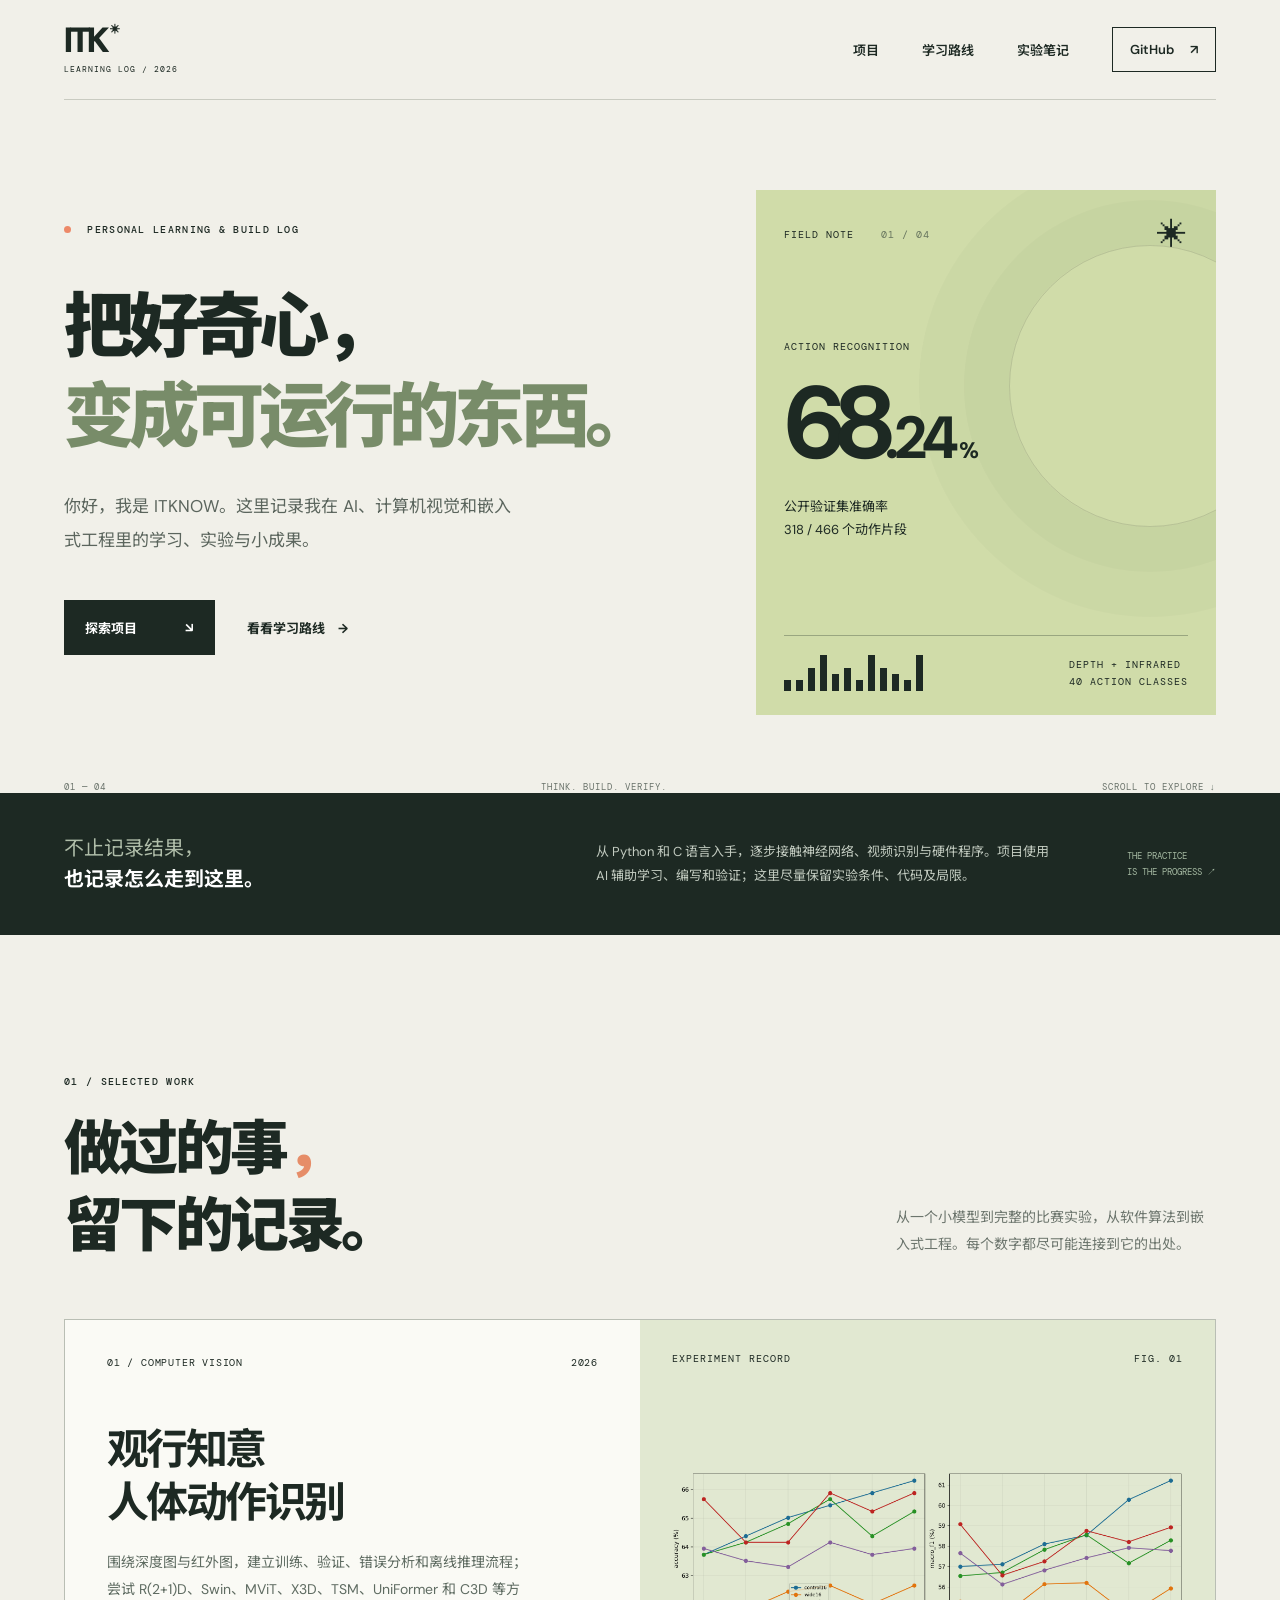
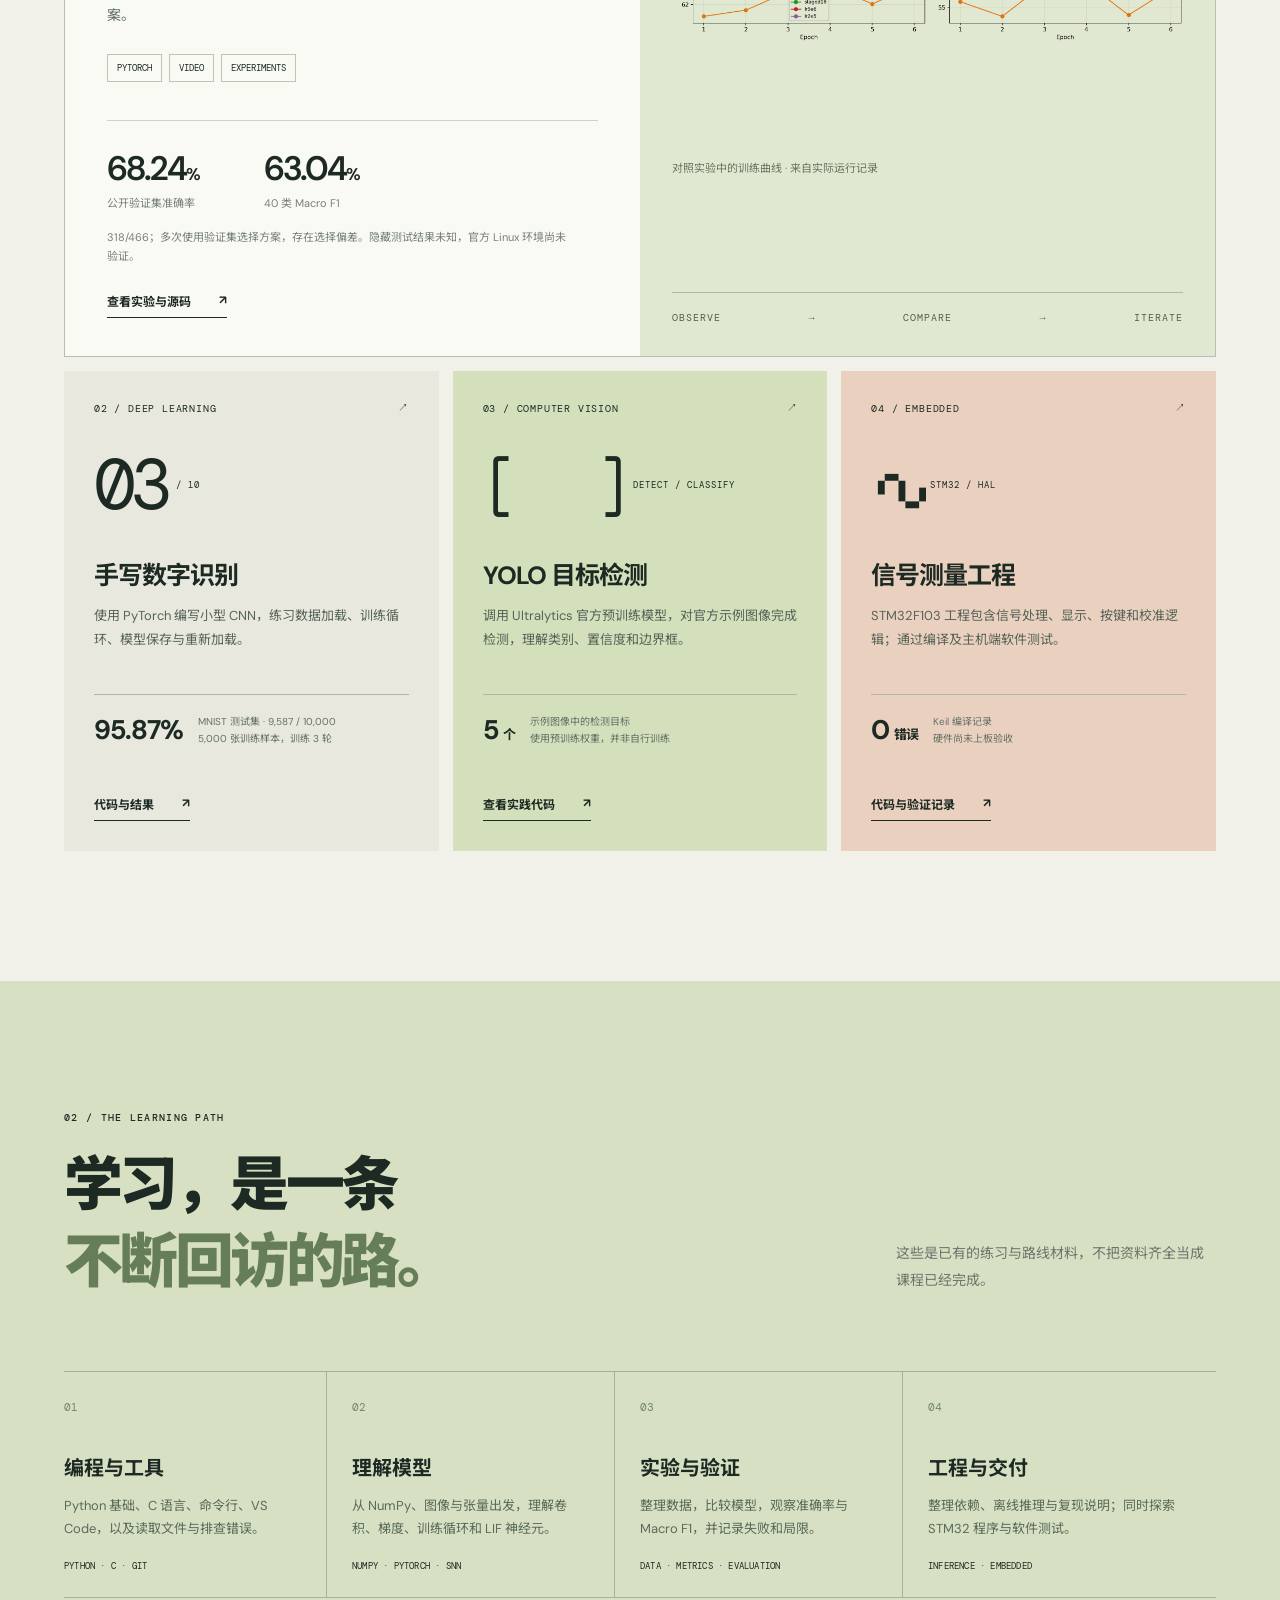
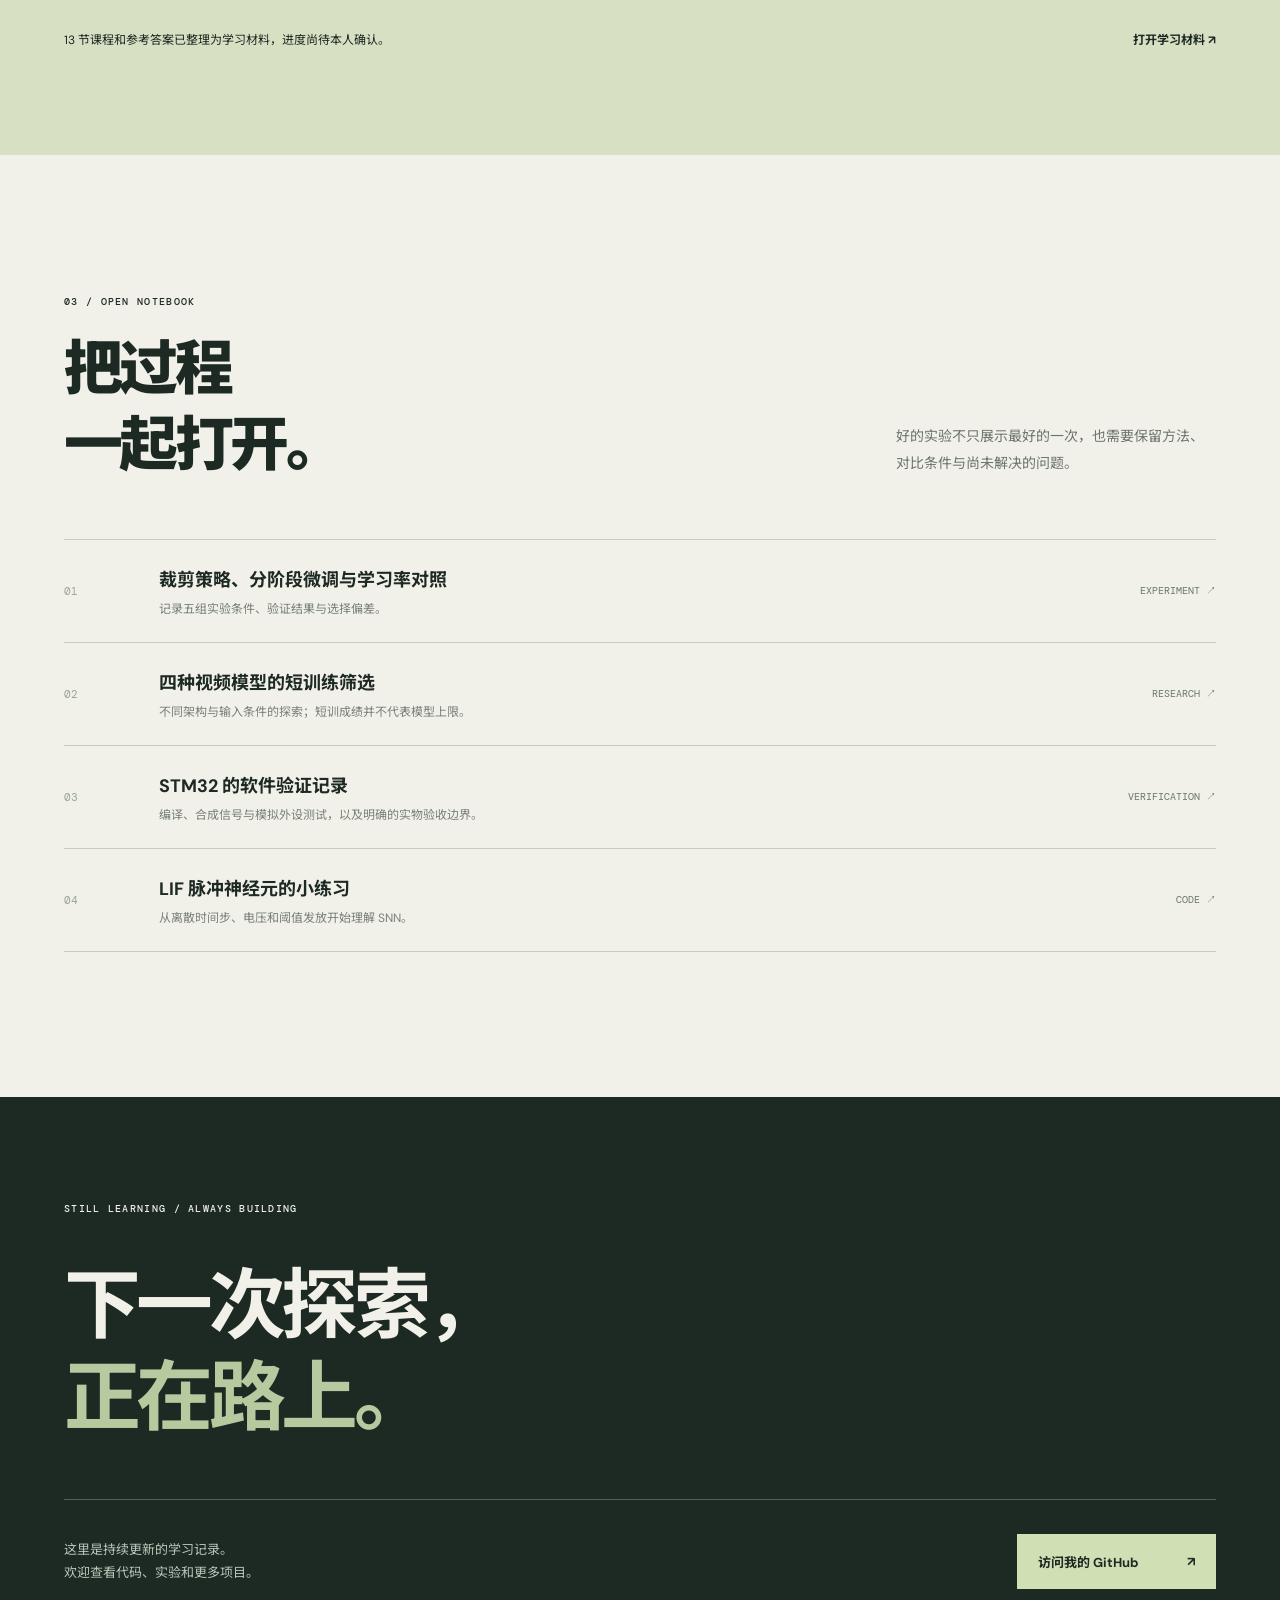
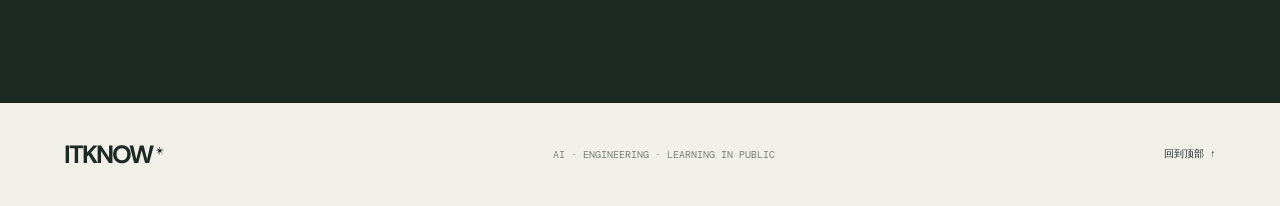
==== commit 2a655e94: "Build learning portfolio and publish project records" ====
--- a/index.html
+++ b/index.html
@@ -1,26 +1,55 @@
-<!DOCTYPE html>
-<html lang="zh-CN"><head><meta charset="UTF-8"><meta name="viewport" content="width=device-width,initial-scale=1"><meta name="theme-color" content="#EAF4FB"><meta name="description" content="hawaii-0 的小屋。一个计算机女生的项目、读书手账与校园片段。"><title>hawaii-0 的小屋 · 代码与书页</title><link rel="icon" href="assets/favicon.svg" type="image/svg+xml"><link rel="stylesheet" href="assets/site.css"><script src="assets/reviews-data.js" defer></script><script src="assets/site.js" defer></script></head>
-<body><a class="skip-link" href="#main">跳到正文</a><div class="room-shell">
-<header class="site-header"><a href="#top" class="wordmark">hawaii-0 <span>的小屋</span></a><nav aria-label="主要导航"><a href="#about">关于我</a><a href="#reading">阅读手账</a><a href="#highlights">小项目</a><a href="#story">校园片段</a></nav></header>
-<main id="main">
-<section class="room-hero" id="top"><span class="tiny-star star-one" aria-hidden="true">✳</span><span class="tiny-star star-two" aria-hidden="true">✧</span><span class="tiny-star star-three" aria-hidden="true">＋</span><p class="handwritten hello">很高兴，在这里遇见你。</p><img class="house-drawing" src="assets/room-house.svg" alt="手绘小屋：女生在灯下读书，身旁蜷着一只小猫" width="430" height="370" fetchpriority="high"><h1>hawaii-0 的小屋<span class="little-heart" aria-hidden="true">♡</span></h1><p class="home-intro">你好，我是 hawaii-0，在电子科技大学读计算机。<br>最近在折腾 Agent，也读一些小说。<br>这里放着做过的小项目、读书时写下的话，<br class="mobile-break">还有校园里的一些片段。</p><a class="down-note" href="#room-doors">随意看看 ↓</a></section>
-<nav class="room-doors" id="room-doors" aria-label="小屋里的四个角落">
-<a class="polaroid door-about" href="#about"><span class="tape" aria-hidden="true"></span><img src="assets/about-doodle.svg" width="230" height="220" alt=""><strong>About Me</strong><span>关于我</span></a>
-<a class="polaroid door-books" href="#reading"><span class="tape" aria-hidden="true"></span><img src="assets/books-doodle.svg" width="230" height="220" alt=""><strong>Reading</strong><span>阅读手账</span></a>
-<a class="polaroid door-code" href="#highlights"><span class="tape" aria-hidden="true"></span><img src="assets/code-doodle.svg" width="230" height="220" alt=""><strong>Projects</strong><span>折腾过的项目</span></a>
-<a class="polaroid door-campus" href="#story"><span class="tape" aria-hidden="true"></span><img src="assets/campus-doodle.svg" width="230" height="220" alt=""><strong>Campus</strong><span>校园片段</span></a></nav>
-<div class="pencil-divider" aria-hidden="true"><span>✧</span></div>
-<section class="section about-section" id="about"><header class="section-heading centered"><p class="small-label">ABOUT ME</p><h2>快速了解我</h2><p>写代码，也在书里认识不同的人。</p></header><div class="about-layout"><figure class="snapshot campus-snapshot"><span class="tape" aria-hidden="true"></span><img src="assets/campus-welcome.webp" alt="校园迎新时，同学们举着欢迎新同学的标语合影" width="1920" height="1280" loading="lazy"><figcaption>在成电，和大家一起。</figcaption></figure><div class="about-copy"><h3>我是 hawaii-0。</h3><p>电子科技大学计算机专业本科生，一个还在慢慢摸索的理工科女生。</p><p>专业上，我对 AI 应用感兴趣，试着搭过 Agent，也和朋友一起做过 Fakedream。微积分、线性代数和 C 语言，还在一点点补基础。</p><p>课外喜欢读小说。读完不一定马上说得清楚，但会记下一些感受：读到哪里停了很久，哪句话想再看一遍，或是对一个人物改了看法。</p><p>我也是班级副班长，参加过新生骨干训练营。和大家一起排练、赶汇报，是另一种忙碌，也留下了不少具体的记忆。</p><div class="pinned-note"><span>最近在做</span><p>跑通 Agent 的基础流程；继续读英文论文；把读过的书慢慢整理到这里。</p></div><button class="text-link" data-print>打印这份小档案 ↗</button></div></div></section>
-<section class="section reading-section" id="reading" aria-labelledby="reading-title"><header class="section-heading centered"><p class="small-label">BETWEEN THE PAGES</p><h2 id="reading-title">读到这里，写了几句。</h2><p>有时读得很慢，有时忍不住想和人说说。<br>这里是四本书和当时的我。</p></header>
-<div class="journal-layout"><nav class="book-index" aria-label="书评目录"><span class="handwritten">这一本里</span><button type="button" data-book="taipei"><span>01</span> 台北人</button><button type="button" data-book="daughters"><span>02</span> 女儿红</button><button type="button" data-book="golden"><span>03</span> 黄金时代</button><button type="button" data-book="colonel"><span>04</span> 没有人给他写信的上校</button><p>2026 · 夏天的阅读</p></nav><div class="journal-main"><div class="notebook" id="notebook" tabindex="0" role="region" aria-label="可翻页的读书手账，使用左右方向键翻页"><div class="paper-page page-left"><div class="page-content" id="leftPage"></div><span class="page-number" id="leftNumber"></span></div><div class="binding-rings" aria-hidden="true"><i></i><i></i><i></i></div><div class="paper-page page-right"><div class="page-content" id="rightPage"></div><span class="page-number" id="rightNumber"></span></div></div><div class="journal-controls"><button type="button" id="prevPage" aria-label="上一页">← <span>上一页</span></button><span id="pageStatus" aria-live="polite" aria-atomic="true">正在摊开书页…</span><button type="button" id="nextPage" aria-label="下一页"><span>下一页</span> →</button></div><p class="journal-hint">可以点目录选书，也可以用 ← → 翻页。手机上轻轻左右滑动。</p></div></div>
-<div class="reading-tools"><button type="button" class="text-link" id="fullTextToggle" aria-expanded="false" aria-controls="fullReviews">展开全文，慢慢读 ↓</button></div><div class="full-reviews" id="fullReviews"><article class="full-review" id="review-taipei"><header><span class="small-label">READING NOTES / 读书记录</span><h3>《台北人》</h3><p class="review-byline">白先勇 · 2026.6.15 — 2026.6.19</p></header><p>犹记“白先勇”这个名字第一次进入我的人生时，是初中时读三毛。她说她从小读白先勇的文字，觉得“长大后对白先勇笔下的那种无可奈何的凄艳之美仍然无法忘怀”，心里隐隐有个印象，却一直没有真正去读的缘分。</p><p>高三时，一个现在已经绝交的朋友神秘兮兮地在晚自习课间传我一本据说是禁书的《孽子》，还是盗印。我在晚自习时偷偷读完，尽管书中巧妙地揭露并讨论了台湾所存在的社会问题，但比起这些更让我印象深刻的是所有人如梦一样不可违逆命运的无力感与近乎可以说是猎奇的故事情节，于是草率地在心里故作清高地暗暗讥笑别人把他捧到过高的文学地位，将其视为《故事会》的高级版本，便合上有些掉页的书本，又开始补还没开写的物理作业。</p><p>直到巧合地把《台北人》加入书架，以打发时间的心态断断续续地读完这个短篇，才终于明白白先勇的伟大之处。备考时背过无数次“回忆与现实相交织”，也在无数个答题区洋洋洒洒地分析其效果，但第一次如此强烈且直观地感受到其物是人非、今昔对比、无可奈何，那些过往的繁华、青春、志向、浪漫、热情与当下的凋敝、衰老、现实、庸俗、麻木在相似甚至同样的意象中呈现、泛化、升腾成一种不可言说而脱离现实的对过往的无限追求与怀恋，成为当下的痛苦中的精神鸦片。</p><p>故事中的人物，不管是沉迷于对过去的幻想的，抑或是认清现实的，皆被白先勇客观甚至是残忍地呈现与剖析，这样的冷静中甚至带上一丝讥讽与冷漠。但事实如此吗？字里行间却尽是他的思乡之情，他何尝不是被故乡陷住的，虽说是台北人，然而更是大陆人的芸芸众生。在他的书写中，是同情超过了批判，悲悯超过了讥笑，他同样与这些客居台北的台北人一样追寻着往事。而这些情思，对于一个小说家而言，组合成一个凄凉的黄昏、巷中不停的冷雨、遥远的梦境、殷切的哀思、悲怆的祭奠，最终化为这样一本不算厚的、看似冷峻实则深切的小说。</p><blockquote>中国文学的一大特色，是对历史兴亡、感时伤怀的追悼，从屈原的《离骚》到杜甫的《秋兴八首》，其中所表现出人世沧桑的那种苍凉感，正是中国文学最高的境界。</blockquote></article><article class="full-review" id="review-daughters"><header><span class="small-label">READING NOTES / 读书记录</span><h3>《女儿红》</h3><p class="review-byline">简媜 · 2026.6.11 — 2026.7.10</p></header><p>对简媜的印象一直停留在什么抖音小红书“淡淡忧伤文案分享”类的帖子中，最出名的一句是“我们不要被命运找到”，虽然在大范围且不分场合使用中，这句话显得有点豪也有点非主流了，但我依旧对简媜的文章抱有很大的期待。</p><p>一直想读她的书，而最先读了这本而不是其他更出名的书，大概是因为许老师先读了这本并且分享了出来，也让我可以一边读一边和许分享我的感受——写得太太太太好了！</p><p>我一向认为对于台湾的作家而言，往往是文笔大于了内容，不管是余光中、余秋雨还是白先勇，而简媜特为尤甚，如此自然流动的文字和惊为天人的比喻，如此微妙的感觉与情绪被精准地表达，无数次虔诚地感慨：一个人对文字的敏锐和驾驭程度怎么能到这种地步？特别赞同一个书评所说“读简媜的目的就是为了看中文可以这样精巧的方式组合”。</p><p>这本书读得断断续续，但是由于书本身就是中短篇合集，以及简媜特有的长难句，断断续续地读反而成为一个更好的选择。各种各样的女性在简媜的笔下流动，在出于某种社会舆论问题而导致影视作品中总是完美而刻板女性角色的当下，简媜笔下各种各样的人物与通俗意义下被匿藏的微妙复杂感情反而更难得可贵，每一个短篇就像一张张可爱的人物速写，而那些暗暗的心思被呈现，只觉得世界上怎么会有这么敏锐这么细腻的作家。</p><blockquote>她以为爱就是完完整整独霸，像胃部里一颗不敲壳的核桃，用一辈子消化。</blockquote></article><article class="full-review" id="review-golden"><header><span class="small-label">READING NOTES / 读书记录</span><h3>《黄金时代》</h3><p class="review-byline">王小波 · 2026.6.25 — 2026.7.14</p></header><p>第一次听见这本书是高中时听说年级上一个女生谈了一场轰轰烈烈的恋爱，在寝室里和男朋友打电话彼此朗读这本书，的确是一个文艺的故事，以至于我对这本书带上了情诗一般的期待，直到真正意义上翻开书才惊讶于那个女孩的品味独特。</p><p>王小波特有的研究性文字风格与叙事内容，使这本书不仅不像诗歌，甚至与一般的爱情小说也相差甚远。初读时总感觉有些许的烂俗与下流，读着读着才感慨这本书的先锋与独特。</p><p>有评论家说这本书“色而不淫，看透荒诞下的自由”，我觉得非常准确——在一个特别的时代，虚伪与煞有其事被当作真理，反而更需要一种直面本心与放荡自由，用这样直白的语言去揭露世间的不公与扭曲，以此作为对不公的反抗，是其先锋之处。</p><p>以及，再一次感慨文学家文字的伟大之处，在这样一个混乱时代中，也能记录下片刻真情并跨越时空感动当下的我。</p><blockquote>我还知道很多更悲惨的事——在我看来，人生最大的悲哀，在于受愚弄。这些悲惨的故事还写得完吗？</blockquote></article><article class="full-review" id="review-colonel"><header><span class="small-label">READING NOTES / 读书记录</span><h3>《没有人给他写信的上校》</h3><p class="review-byline">加西亚·马尔克斯 · 2026.7.14 — 2026.7.21</p></header><p>关于马尔克斯最出名的该是《百年孤独》了，甚至这本书的节选片段被放在了高中课本里。</p><p>而读这本书时的确是一股浓郁的拉美气息，但不同于《百年孤独》的魔幻现实主义，也不同于读《霍乱时期的爱情》时的繁复比喻，有点像我高四上在返校下午自习课时偷偷看的《苦妓回忆录》，只是少了讥诮，又多了些许命运的悲凉。</p><p>十三年的义务教育让我在读这本书时有一种强烈的感觉——等待退休金和斗鸡是贯穿全书的线索，整篇文章中上校都在等待，在这样的等待中穷困潦倒、食不果腹，明明可以卖掉斗鸡换取财富，但他依旧固执地坚持保留自己最后的尊严。</p><p>有书评抨击他这是无意义的理想主义，代价是家人的受尽侮辱与忍饥挨饿，但在穷困中保留人格尊严与在污泥中衣食无忧究竟谁对谁错？书中另一个反面例子萨瓦斯选择了后者，但依旧没能获得真正的幸福——疾病缠身、家庭不合，或许马尔克斯想表达的就是在哥伦比亚这片土地上，无论是想要苟且偷生还是自尊都是不可能的，所有人挣扎在这片被战争摧毁的土地上，所有人都被诅咒着，唯一能拥有的，只有无尽地等待……</p></article></div><noscript><p class="noscript-note">下方保留了全部书评正文，可直接阅读。</p></noscript></section>
-<div class="pencil-divider" aria-hidden="true"><span>⌘</span></div>
-<section class="section projects-section" id="highlights"><header class="section-heading centered"><p class="small-label">ON MY DESK</p><h2>折腾过的几个小项目。</h2><p>有的已经跑起来，有的还留着不少问号。<br>先把做过的部分放在这里。</p></header>
-<article class="project-entry" id="agent"><figure class="project-picture snapshot"><span class="tape" aria-hidden="true"></span><img src="assets/agent-config-redacted.png" alt="Agent 项目的模型配置记录，两处 API 密钥均已遮住" width="1632" height="963" loading="lazy"><figcaption>第一次接上真实模型的配置记录。</figcaption></figure><div class="project-copy"><span class="small-label">01 / AGENT</span><h3>从一串陌生名词开始。</h3><p>Agent、工具调用、LangGraph……最初看见这些词时，我想先找个能跑的项目，看看它们到底怎么连在一起。</p><p>参考官方 ReAct Agent 模板，我完成了模型接入，跑通了基础流程。现在开始分清：模型决定下一步，工具执行动作，结果再交回模型。</p><div class="margin-note"><b>还想接着弄明白</b><p>本地资料怎么检索、记忆怎么保存，以及 MCP 能接进哪些工具。这些还需要继续验证。</p></div><div class="link-row"><a href="https://github.com/langchain-ai/react-agent" target="_blank" rel="noopener">参考模板 ↗</a><a href="documents/github_react_agent_60min_zh.pdf" target="_blank" rel="noopener">选型笔记 PDF ↗</a></div></div></article>
-<article class="project-entry reverse" id="paper"><figure class="project-picture snapshot"><span class="tape" aria-hidden="true"></span><img src="assets/paper-quest-complete.png" alt="RAG 与 ReAct 论文小游戏的八关通关地图" width="2251" height="1378" loading="lazy"><figcaption>把两篇论文，做成八个小关卡。</figcaption></figure><div class="project-copy"><span class="small-label">02 / PAPER QUEST</span><h3>论文读不懂，就拆成关卡。</h3><p>读 RAG 和 ReAct 时，我借助 Codex 做了一个中文 HTML 小游戏。每关分成名词理解、小考察和场景应用，遇到不明白的地方，就再回到论文里找。</p><p>里面有检索实验、概率滑杆和多跳行动模拟。做完作品，也提醒自己：能通关和能独立读懂原文，还是两回事。</p><a class="paper-button" href="projects/paper-quest/index.html" target="_blank" rel="noopener">打开论文小游戏 ↗</a><p class="quiet-note">AI 辅助制作；工具和模型环节是离线教学模拟，并非论文训练复现。</p><div class="link-row"><a href="https://arxiv.org/abs/2005.11401" target="_blank" rel="noopener">RAG 原文 ↗</a><a href="https://arxiv.org/abs/2210.03629" target="_blank" rel="noopener">ReAct 原文 ↗</a></div></div></article>
-<div class="paper-process" aria-label="论文学习过程截图"><figure><img src="assets/paper-quest-start.png" alt="论文小游戏的起始地图" width="2505" height="1396" loading="lazy"><figcaption>01 · 从地图出发</figcaption></figure><figure><img src="assets/paper-quest-quiz.png" alt="检索器与生成器的概念小考察" width="2481" height="1312" loading="lazy"><figcaption>02 · 检查概念理解</figcaption></figure><figure><img src="assets/paper-quest-complete.png" alt="八关完成后的游戏地图，800 XP" width="2251" height="1378" loading="lazy"><figcaption>03 · 留下通关记录</figcaption></figure></div>
-<article class="project-entry" id="fakedream"><figure class="project-picture snapshot"><span class="tape" aria-hidden="true"></span><img src="assets/fakedream-process.png" alt="Fakedream 数据预处理前端演示，不连接后端" width="2143" height="1321" loading="lazy"><figcaption>Fakedream 的数据预处理界面演示。</figcaption></figure><div class="project-copy"><span class="small-label">03 / FAKEDREAM</span><h3>和朋友一起，试着把想法做出来。</h3><p>在“计算机与金融学导论”课程里，我们尝试用 AI 和 AI agent 辅助模型训练，探索股票涨停预测，也做了一些数据展示的尝试。</p><p>这是一次课程探索。现在回看，比起一个听起来很大的预测目标，更想弄清楚数据怎么划分、有没有信息泄漏，以及结果该怎样和简单基线比较。</p><p class="quiet-note">配图为前端流程演示；这里没有声称实际预测表现。</p></div></article>
-<div class="learning-slip" id="learning"><span class="handwritten">桌边的小便签</span><p>数学继续打底，C 语言继续练习，英文论文也继续读。<br>有时先借助工具看懂一点，再试着自己改一点。</p><a class="text-link" href="documents/agent_vibecoding_60min_guide_zh.pdf" target="_blank" rel="noopener">Agent 入门笔记 PDF ↗</a></div><span id="capabilities" class="legacy-anchor" aria-hidden="true"></span></section>
-<section class="section campus-section" id="story"><header class="section-heading centered"><p class="small-label">OUTSIDE THE SCREEN</p><h2>屏幕之外，和大家一起。</h2><p>校园生活里，一些比结果更容易记住的过程。</p></header><div class="campus-layout"><figure class="snapshot"><span class="tape" aria-hidden="true"></span><img src="assets/campus-welcome.webp" alt="成电校园迎新活动合影" width="1920" height="1280" loading="lazy"><figcaption>迎新时的一张合影。</figcaption></figure><div class="campus-note"><h3>一场只有 24 小时的汇报。</h3><p>在新生骨干训练营，我们接到第二天就要汇报的任务。我和其他班委商量，用情景剧把学习内容演出来。</p><p>从想点子到分工、排练，再到临时调整，时间过得很快。最后完成了展示，也获得了不错的反响。比起最初的那个点子，我更记得大家是怎样一点点把它排出来的。</p><ol class="small-timeline"><li><span>17:00</span> 接到任务，一起商量。</li><li><span>当晚</span> 敲定情景剧，分工排练。</li><li><span>次日</span> 完成汇报，再聊聊哪里能更好。</li></ol></div></div></section>
-<footer class="room-footer"><img src="assets/books-doodle.svg" width="90" height="85" alt=""><p class="handwritten">先记到这里，下次再添一点。</p><a href="#top">回到小屋门口 ↑</a><small>© 2026 hawaii-0 · AI 辅助制作，文字与经历据实整理。</small></footer>
-</main></div></body></html>+<!doctype html>
+<html lang="zh-CN">
+<head>
+  <meta charset="utf-8">
+  <meta name="viewport" content="width=device-width, initial-scale=1">
+  <meta name="description" content="ITKNOW 的 AI 学习、实验与工程实践记录。">
+  <meta name="theme-color" content="#efeee8">
+  <title>ITKNOW — 在实践中学习</title>
+  <link rel="stylesheet" href="styles.css">
+  <script src="script.js" defer></script>
+</head>
+<body>
+  <a class="skip" href="#main">跳至正文</a>
+  <header class="header wrap">
+    <a class="wordmark" href="#top" aria-label="ITKNOW 首页">ITK<span>✳</span><small>LEARNING LOG / 2026</small></a>
+    <nav aria-label="网站导航"><a href="#projects">项目</a><a href="#journey">学习路线</a><a href="#notes">实验笔记</a><a class="nav-github" href="https://github.com/itknow666">GitHub <span>↗</span></a></nav>
+  </header>
+  <main id="main">
+    <section class="hero wrap" id="top">
+      <div class="hero-copy"><p class="eyebrow"><span class="status-dot"></span> PERSONAL LEARNING &amp; BUILD LOG</p>
+        <h1>把好奇心，<br><em>变成可运行的东西。</em></h1>
+        <p class="hero-desc">你好，我是 ITKNOW。这里记录我在 AI、计算机视觉和嵌入式工程里的学习、实验与小成果。</p>
+        <div class="hero-actions"><a class="button dark" href="#projects">探索项目 <span>↘</span></a><a class="text-link" href="#journey">看看学习路线 <span>→</span></a></div>
+      </div>
+      <aside class="hero-visual" aria-label="精选实验：人体动作识别">
+        <div class="visual-top"><span>FIELD NOTE <b>01 / 04</b></span><span class="cross">✳</span></div>
+        <div class="visual-center"><span class="visual-label">ACTION RECOGNITION</span><strong>68<span>.24</span><small>%</small></strong><p>公开验证集准确率<br>318 / 466 个动作片段</p></div>
+        <div class="visual-bottom"><div class="mini-bars" aria-hidden="true"><i></i><i></i><i></i><i></i><i></i><i></i><i></i><i></i><i></i><i></i><i></i><i></i></div><span>DEPTH + INFRARED<br>40 ACTION CLASSES</span></div>
+      </aside>
+      <div class="hero-index"><span>01 — 04</span><span>THINK. BUILD. VERIFY.</span><span>SCROLL TO EXPLORE ↓</span></div>
+    </section>
+
+    <section class="intro-strip"><div class="wrap strip-inner"><p>不止记录结果，<br><strong>也记录怎么走到这里。</strong></p><div>从 Python 和 C 语言入手，逐步接触神经网络、视频识别与硬件程序。项目使用 AI 辅助学习、编写和验证；这里尽量保留实验条件、代码及局限。</div><span>THE PRACTICE<br>IS THE PROGRESS ↗</span></div></section>
+
+    <section class="section wrap" id="projects">
+      <div class="section-head"><div><p class="eyebrow">01 / SELECTED WORK</p><h2>做过的事<span>，</span><br>留下的记录。</h2></div><p>从一个小模型到完整的比赛实验，从软件算法到嵌入式工程。每个数字都尽可能连接到它的出处。</p></div>
+      <div class="project-feature">
+        <div class="feature-info"><div class="project-top"><span>01 / COMPUTER VISION</span><span>2026</span></div><h3>观行知意<br>人体动作识别</h3><p>围绕深度图与红外图，建立训练、验证、错误分析和离线推理流程；尝试 R(2+1)D、Swin、MViT、X3D、TSM、UniFormer 和 C3D 等方案。</p><div class="tags"><span>PYTORCH</span><span>VIDEO</span><span>EXPERIMENTS</span></div><div class="feature-metrics"><div><strong>68.24<small>%</small></strong><span>公开验证集准确率</span></div><div><strong>63.04<small>%</small></strong><span>40 类 Macro F1</span></div></div><p class="disclaimer">318/466；多次使用验证集选择方案，存在选择偏差。隐藏测试结果未知，官方 Linux 环境尚未验证。</p><a class="arrow-link" href="projects/action-recognition/README.md">查看实验与源码 <span>↗</span></a></div>
+        <div class="feature-art"><div class="figure-top"><span>EXPERIMENT RECORD</span><span>FIG. 01</span></div><img src="assets/action-learning-curves.png" alt="人体动作识别对照实验的学习曲线图" loading="lazy"><p>对照实验中的训练曲线 · 来自实际运行记录</p><div class="figure-foot"><span>OBSERVE</span><span>→</span><span>COMPARE</span><span>→</span><span>ITERATE</span></div></div>
+      </div>
+      <div class="project-grid">
+        <article class="project-card light"><div class="project-top"><span>02 / DEEP LEARNING</span><span>↗</span></div><div class="card-symbol digit">03<span> / 10</span></div><h3>手写数字识别</h3><p>使用 PyTorch 编写小型 CNN，练习数据加载、训练循环、模型保存与重新加载。</p><div class="card-result"><b>95.87%</b><span>MNIST 测试集 · 9,587 / 10,000<br>5,000 张训练样本，训练 3 轮</span></div><a class="arrow-link" href="projects/mnist/README.md">代码与结果 <span>↗</span></a></article>
+        <article class="project-card moss"><div class="project-top"><span>03 / COMPUTER VISION</span><span>↗</span></div><div class="card-symbol brackets">[ &nbsp; ]<span>DETECT / CLASSIFY</span></div><h3>YOLO 目标检测</h3><p>调用 Ultralytics 官方预训练模型，对官方示例图像完成检测，理解类别、置信度和边界框。</p><div class="card-result"><b>5 <small>个</small></b><span>示例图像中的检测目标<br>使用预训练权重，并非自行训练</span></div><a class="arrow-link" href="projects/yolo/README.md">查看实践代码 <span>↗</span></a></article>
+        <article class="project-card peach"><div class="project-top"><span>04 / EMBEDDED</span><span>↗</span></div><div class="card-symbol signal">∿<span>STM32 / HAL</span></div><h3>信号测量工程</h3><p>STM32F103 工程包含信号处理、显示、按键和校准逻辑；通过编译及主机端软件测试。</p><div class="card-result"><b>0 <small>错误</small></b><span>Keil 编译记录<br>硬件尚未上板验收</span></div><a class="arrow-link" href="projects/stm32/README.md">代码与验证记录 <span>↗</span></a></article>
+      </div>
+    </section>
+
+    <section class="journey" id="journey"><div class="wrap"><div class="section-head journey-heading"><div><p class="eyebrow">02 / THE LEARNING PATH</p><h2>学习，是一条<br><em>不断回访的路。</em></h2></div><p>这些是已有的练习与路线材料，不把资料齐全当成课程已经完成。</p></div><div class="steps"><article><span>01</span><h3>编程与工具</h3><p>Python 基础、C 语言、命令行、VS Code，以及读取文件与排查错误。</p><small>PYTHON · C · GIT</small></article><article><span>02</span><h3>理解模型</h3><p>从 NumPy、图像与张量出发，理解卷积、梯度、训练循环和 LIF 神经元。</p><small>NUMPY · PYTORCH · SNN</small></article><article><span>03</span><h3>实验与验证</h3><p>整理数据，比较模型，观察准确率与 Macro F1，并记录失败和局限。</p><small>DATA · METRICS · EVALUATION</small></article><article><span>04</span><h3>工程与交付</h3><p>整理依赖、离线推理与复现说明；同时探索 STM32 程序与软件测试。</p><small>INFERENCE · EMBEDDED</small></article></div><div class="journey-foot"><p>13 节课程和参考答案已整理为学习材料，进度尚待本人确认。</p><a href="projects/learning/README.md">打开学习材料 <span>↗</span></a></div></div></section>
+
+    <section class="section wrap notes" id="notes"><div class="section-head"><div><p class="eyebrow">03 / OPEN NOTEBOOK</p><h2>把过程<br>一起打开。</h2></div><p>好的实验不只展示最好的一次，也需要保留方法、对比条件与尚未解决的问题。</p></div><div class="note-list"><a href="projects/action-recognition/runs/ablation-v4-20261027/实验结果.md"><span>01</span><div><h3>裁剪策略、分阶段微调与学习率对照</h3><p>记录五组实验条件、验证结果与选择偏差。</p></div><span class="note-type">EXPERIMENT ↗</span></a><a href="projects/action-recognition/runs/candidates-v6-20261106/实验结果.md"><span>02</span><div><h3>四种视频模型的短训练筛选</h3><p>不同架构与输入条件的探索；短训成绩并不代表模型上限。</p></div><span class="note-type">RESEARCH ↗</span></a><a href="projects/stm32/evidence/validation.json"><span>03</span><div><h3>STM32 的软件验证记录</h3><p>编译、合成信号与模拟外设测试，以及明确的实物验收边界。</p></div><span class="note-type">VERIFICATION ↗</span></a><a href="projects/snn/lif_quickstart.py"><span>04</span><div><h3>LIF 脉冲神经元的小练习</h3><p>从离散时间步、电压和阈值发放开始理解 SNN。</p></div><span class="note-type">CODE ↗</span></a></div></section>
+    <section class="closing"><div class="wrap closing-inner"><p class="eyebrow">STILL LEARNING / ALWAYS BUILDING</p><h2>下一次探索，<br><em>正在路上。</em></h2><div><p>这里是持续更新的学习记录。<br>欢迎查看代码、实验和更多项目。</p><a class="button pale" href="https://github.com/itknow666">访问我的 GitHub <span>↗</span></a></div></div></section>
+  </main>
+  <footer class="wrap footer"><span>ITKNOW <sup>✳</sup></span><p>AI · ENGINEERING · LEARNING IN PUBLIC</p><a href="#top">回到顶部 ↑</a></footer>
+</body></html>
+
--- a/styles.css
+++ b/styles.css
@@ -0,0 +1,5 @@
+@import url('https://fonts.googleapis.com/css2?family=DM+Mono:wght@400;500&family=DM+Sans:wght@400;500;600;700&family=Noto+Sans+SC:wght@400;500;600;700;900&display=swap');
+:root{--ink:#1d2923;--paper:#f1f0e9;--line:#c9cbc1;--muted:#69726a;--moss:#cbd9a2;--peach:#ecc4a9;--mono:'DM Mono',monospace;--sans:'DM Sans','Noto Sans SC',sans-serif}*{box-sizing:border-box}html{scroll-behavior:smooth}body{margin:0;background:var(--paper);color:var(--ink);font-family:var(--sans);font-size:16px;-webkit-font-smoothing:antialiased}a{color:inherit;text-decoration:none}a:focus-visible{outline:3px solid #df754d;outline-offset:5px}.wrap{width:min(1400px,calc(100% - 10%));margin:0 auto}.skip{position:absolute;left:-9999px}.skip:focus{left:10px;top:10px;z-index:4;background:white;padding:10px}.header{height:100px;display:flex;align-items:center;justify-content:space-between;border-bottom:1px solid var(--line)}.wordmark{font-size:35px;font-weight:900;letter-spacing:-3px;line-height:.8}.wordmark span{font-size:10px;vertical-align:top;letter-spacing:0;margin-left:3px}.wordmark small{display:block;font:8px var(--mono);letter-spacing:1px;margin-top:10px}.header nav{display:flex;align-items:center;gap:43px;font-size:13px;font-weight:600}.header nav a:not(.nav-github):hover{text-decoration:underline;text-underline-offset:6px}.nav-github{border:1px solid var(--ink);padding:13px 17px}.nav-github span{margin-left:13px}.hero{display:grid;grid-template-columns:1.15fr .85fr;gap:6%;padding-top:90px}.eyebrow{font:10px var(--mono);letter-spacing:1.3px;font-weight:500}.status-dot{display:inline-block;width:7px;height:7px;background:#ed8968;border-radius:50%;margin-right:9px}.hero-copy{padding:23px 0 60px}.hero h1{font-size:clamp(46px,5.5vw,81px);line-height:1.28;letter-spacing:-.07em;margin:46px 0 27px;font-weight:900;white-space:nowrap}.hero h1 em,.journey h2 em,.closing h2 em{font-style:normal;color:#788c69}.hero-desc{font-size:17px;line-height:2;max-width:460px;color:#5b655d}.hero-actions{display:flex;align-items:center;gap:32px;margin-top:43px}.button{display:inline-flex;align-items:center;justify-content:space-between;gap:48px;padding:18px 21px;font-weight:700;font-size:13px;transition:transform .2s,background .2s}.button:hover{transform:translateY(-3px)}.dark{background:var(--ink);color:white}.dark:hover{background:#405448}.text-link{font-size:13px;font-weight:700}.text-link span{margin-left:10px}.hero-visual{min-height:465px;background:#d0dca9;padding:25px 28px 24px;display:flex;flex-direction:column;justify-content:space-between;position:relative;overflow:hidden}.hero-visual:after{content:'';position:absolute;right:-75px;top:55px;width:280px;height:280px;border:1px solid rgba(29,41,35,.14);border-radius:50%;box-shadow:0 0 0 45px rgba(29,41,35,.025),0 0 0 90px rgba(29,41,35,.025)}.visual-top,.visual-bottom,.figure-top,.figure-foot{display:flex;justify-content:space-between;align-items:center;font:10px var(--mono);letter-spacing:1px;position:relative;z-index:1}.visual-top b{font-weight:400;margin-left:20px;color:#66745e}.cross{font-size:30px}.visual-center{position:relative;z-index:1}.visual-label{font:10px var(--mono);letter-spacing:1px}.visual-center strong{display:block;font-size:clamp(75px,8vw,125px);letter-spacing:-.09em;line-height:1.1;margin:12px 0 15px}.visual-center strong span{font-size:.58em;letter-spacing:-.08em}.visual-center strong small{font-size:.22em;letter-spacing:0;margin-left:5px}.visual-center p{font-size:13px;line-height:1.8}.visual-bottom{border-top:1px solid rgba(29,41,35,.3);padding-top:19px;line-height:1.7}.mini-bars{display:flex;gap:5px;align-items:end;height:36px}.mini-bars i{width:7px;background:var(--ink);height:30%}.mini-bars i:nth-child(3n){height:65%}.mini-bars i:nth-child(4n){height:100%}.mini-bars i:nth-child(5n){height:48%}.hero-index{grid-column:1/-1;display:flex;justify-content:space-between;font:9px var(--mono);letter-spacing:1px;color:var(--muted);padding:30px 0 36px}.intro-strip{background:var(--ink);color:#e9ebdf}.strip-inner{display:grid;grid-template-columns:1fr 1fr auto;align-items:center;gap:70px;padding:40px 0}.strip-inner p{font-size:20px;line-height:1.55;margin:0;color:#aebca8}.strip-inner p strong{color:white}.strip-inner div{font-size:13px;line-height:1.9;color:#c2cbc0}.strip-inner>span{font:9px var(--mono);line-height:1.8;color:#a4b8a1}.section{padding-top:130px;padding-bottom:130px}.section-head{display:flex;align-items:end;justify-content:space-between;gap:30px;margin-bottom:55px}.section-head h2,.journey h2{font-size:clamp(40px,4.6vw,68px);line-height:1.3;letter-spacing:-.06em;margin:23px 0 0;font-weight:900}.section-head h2 span{color:#e68d68}.section-head>p{max-width:320px;line-height:1.9;font-size:14px;color:#6c756d;margin:0 0 7px}.project-feature{display:grid;grid-template-columns:1fr 1fr;border:1px solid #b9beb4;background:#fafaf5}.feature-info{padding:36px 42px 38px}.project-top{display:flex;justify-content:space-between;align-items:center;font:10px var(--mono);letter-spacing:.8px}.feature-info h3{font-size:42px;line-height:1.25;letter-spacing:-.06em;margin:55px 0 20px}.feature-info>p:not(.disclaimer){font-size:14px;line-height:1.9;max-width:430px;color:#5e6b61}.tags{display:flex;gap:7px;flex-wrap:wrap;margin:25px 0}.tags span{border:1px solid #bdc5b8;padding:7px 9px;font:9px var(--mono)}.feature-metrics{display:flex;gap:65px;border-top:1px solid #cdd1c8;padding-top:25px;margin-top:38px}.feature-metrics strong{font:600 34px var(--sans);letter-spacing:-2px;display:block}.feature-metrics strong small{font-size:17px}.feature-metrics div>span{font-size:11px;color:#778078}.feature-info .disclaimer{font-size:11px;line-height:1.7;color:#778078;max-width:460px;margin:16px 0 25px}.arrow-link{font-size:12px;font-weight:700;display:inline-flex;gap:28px;border-bottom:1px solid var(--ink);padding-bottom:7px}.arrow-link:hover{color:#7d925e}.feature-art{background:#e1e8d1;padding:32px;display:flex;flex-direction:column;justify-content:space-between;min-width:0}.feature-art img{display:block;width:100%;max-height:370px;object-fit:contain;background:white;mix-blend-mode:multiply}.feature-art>p{font-size:11px;color:#667563}.figure-foot{border-top:1px solid #aebaa5;padding-top:18px;color:#50604e}.project-grid{display:grid;grid-template-columns:repeat(3,1fr);gap:14px;margin-top:14px}.project-card{min-width:0;padding:30px;min-height:480px;display:flex;flex-direction:column}.light{background:#e8e8df}.moss{background:#d4dfbb}.peach{background:#ead1bf}.card-symbol{height:140px;display:flex;align-items:center;font:70px var(--mono);letter-spacing:-6px}.card-symbol span{font:9px var(--mono);letter-spacing:1px;align-self:center;margin-left:10px}.brackets{font-size:60px;letter-spacing:-8px}.signal{font-size:110px;font-family:serif;line-height:1}.project-card h3{font-size:25px;letter-spacing:-1px;margin:0 0 12px}.project-card>p{font-size:13px;line-height:1.8;color:#566358;min-height:70px;margin:0 0 20px}.card-result{border-top:1px solid #aeb8a8;padding:17px 0 25px;display:flex;align-items:center;gap:15px}.card-result b{font-size:27px;letter-spacing:-1px;white-space:nowrap}.card-result b small{font-size:13px}.card-result span{font-size:10px;line-height:1.7;color:#647166}.project-card .arrow-link{margin-top:auto;align-self:flex-start}.journey{background:#d7e0c3;padding:120px 0 95px}.journey-heading{margin-bottom:70px}.journey h2 em{color:#667d59}.steps{display:grid;grid-template-columns:repeat(4,1fr);border-top:1px solid #a4b29b}.steps article{padding:23px 28px 15px 0;border-right:1px solid #a4b29b;margin-right:25px;min-height:225px}.steps article:last-child{border:0;margin:0}.steps article>span{font:11px var(--mono);color:#71856c}.steps h3{font-size:20px;margin:36px 0 13px}.steps p{font-size:13px;line-height:1.8;color:#596a59}.steps small{font:9px var(--mono);letter-spacing:.2px}.journey-foot{border-top:1px solid #a4b29b;padding-top:20px;display:flex;justify-content:space-between;gap:20px;align-items:center;font-size:12px}.journey-foot a{font-weight:700}.notes{padding-bottom:145px}.note-list{border-top:1px solid var(--line)}.note-list>a{display:grid;grid-template-columns:75px 1fr auto;align-items:center;gap:20px;border-bottom:1px solid var(--line);padding:25px 0;transition:padding .2s}.note-list>a:hover{padding-left:10px}.note-list>a>span:first-child{font:11px var(--mono);color:#9ba499}.note-list h3{font-size:18px;margin:0 0 7px}.note-list p{font-size:12px;color:#798279;margin:0}.note-type{font:10px var(--mono);color:#69776a}.closing{background:var(--ink);color:#f1f0e9}.closing-inner{padding-top:95px;padding-bottom:105px}.closing h2{font-size:clamp(50px,6vw,90px);letter-spacing:-.06em;line-height:1.2;margin:45px 0 55px}.closing h2 em{color:#b7c99f}.closing-inner>div{border-top:1px solid #526257;padding-top:25px;display:flex;justify-content:space-between;align-items:center}.closing-inner>div p{line-height:1.8;font-size:13px;color:#b9c5b8}.pale{background:#d1dfb5;color:var(--ink)}.footer{display:flex;justify-content:space-between;align-items:center;padding-top:35px;padding-bottom:35px;font:10px var(--mono);color:#778077}.footer>span{font:bold 25px var(--sans);letter-spacing:-2px;color:var(--ink)}.footer sup{font:8px var(--mono);letter-spacing:0}.footer a{color:var(--ink)}
+@media(max-width:850px){.wrap{width:calc(100% - 40px)}.header{height:80px}.header nav{gap:18px}.header nav a:nth-child(3){display:none}.hero{grid-template-columns:1fr;gap:0;padding-top:30px}.hero-copy{padding:25px 0 45px}.hero h1{white-space:normal;font-size:clamp(42px,8vw,68px);margin:30px 0 20px}.hero-visual{min-height:380px}.hero-index{grid-column:auto}.strip-inner{grid-template-columns:1fr 1fr;gap:25px}.strip-inner>span{display:none}.section{padding-top:85px;padding-bottom:85px}.project-feature{grid-template-columns:1fr}.feature-art{min-height:350px;gap:25px}.project-grid{grid-template-columns:1fr 1fr}.project-card:last-child{grid-column:1/-1}.steps{grid-template-columns:1fr 1fr}.steps article:nth-child(2){border-right:0}.journey{padding:80px 0}.closing-inner{padding:80px 0}}
+@media(max-width:520px){.header nav a:not(.nav-github){display:none}.nav-github{padding:10px}.hero h1{font-size:39px}.hero-desc{font-size:15px}.hero-actions{gap:20px}.hero-visual{min-height:350px}.visual-center strong{font-size:80px}.hero-index span:nth-child(2){display:none}.strip-inner{grid-template-columns:1fr}.strip-inner div{font-size:12px}.section-head{display:block}.section-head>p{margin-top:22px}.section-head h2{font-size:42px}.feature-info{padding:25px}.feature-info h3{font-size:34px;margin-top:40px}.feature-metrics{gap:25px}.feature-metrics strong{font-size:28px}.project-grid{grid-template-columns:1fr}.project-card:last-child{grid-column:auto}.project-card{min-height:420px}.steps{grid-template-columns:1fr}.steps article{border-right:0;border-bottom:1px solid #a4b29b;margin:0;min-height:0;padding:20px 0}.steps h3{margin:18px 0 8px}.journey-foot{align-items:start;flex-direction:column}.note-list>a{grid-template-columns:32px 1fr;gap:10px}.note-type{grid-column:2}.closing h2{font-size:50px}.closing-inner>div{align-items:start;gap:20px;flex-direction:column}.footer p{display:none}}
+@media(prefers-reduced-motion:reduce){html{scroll-behavior:auto}*,*::before,*::after{transition:none!important;animation:none!important}}
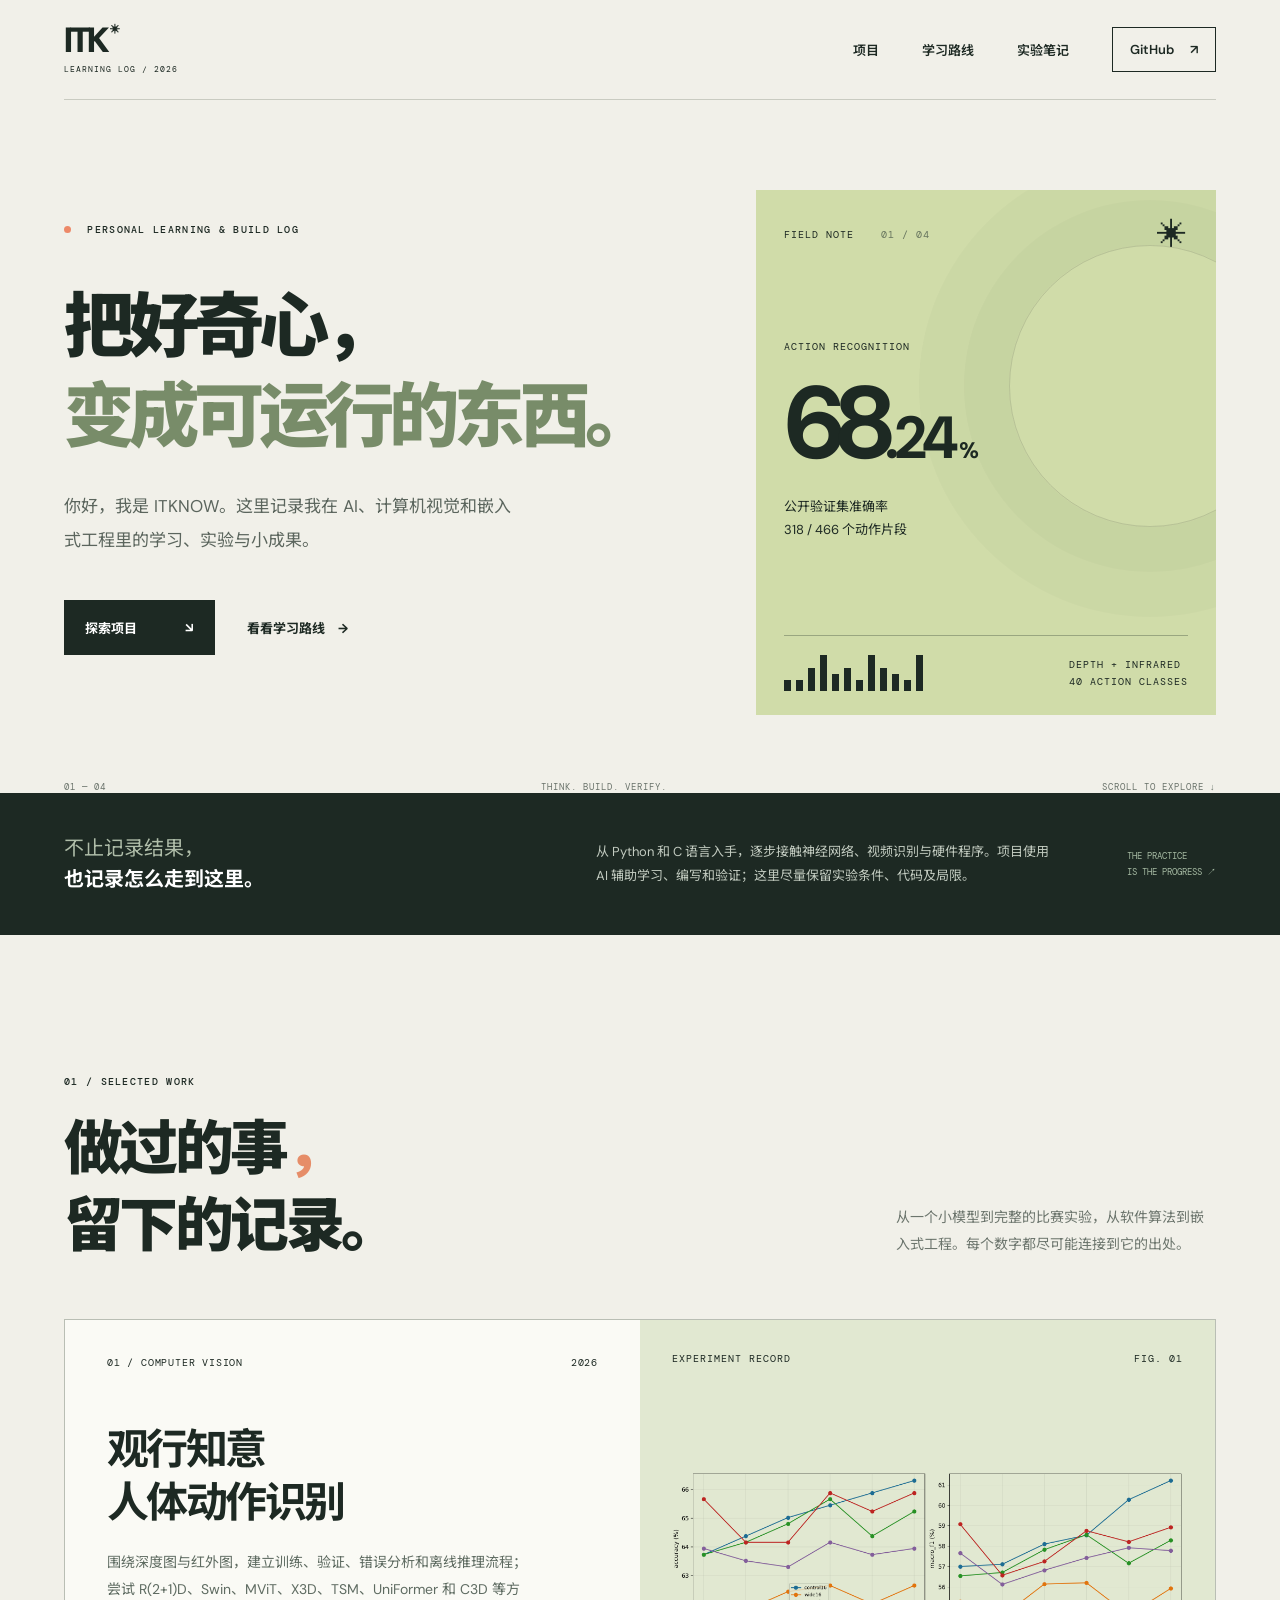
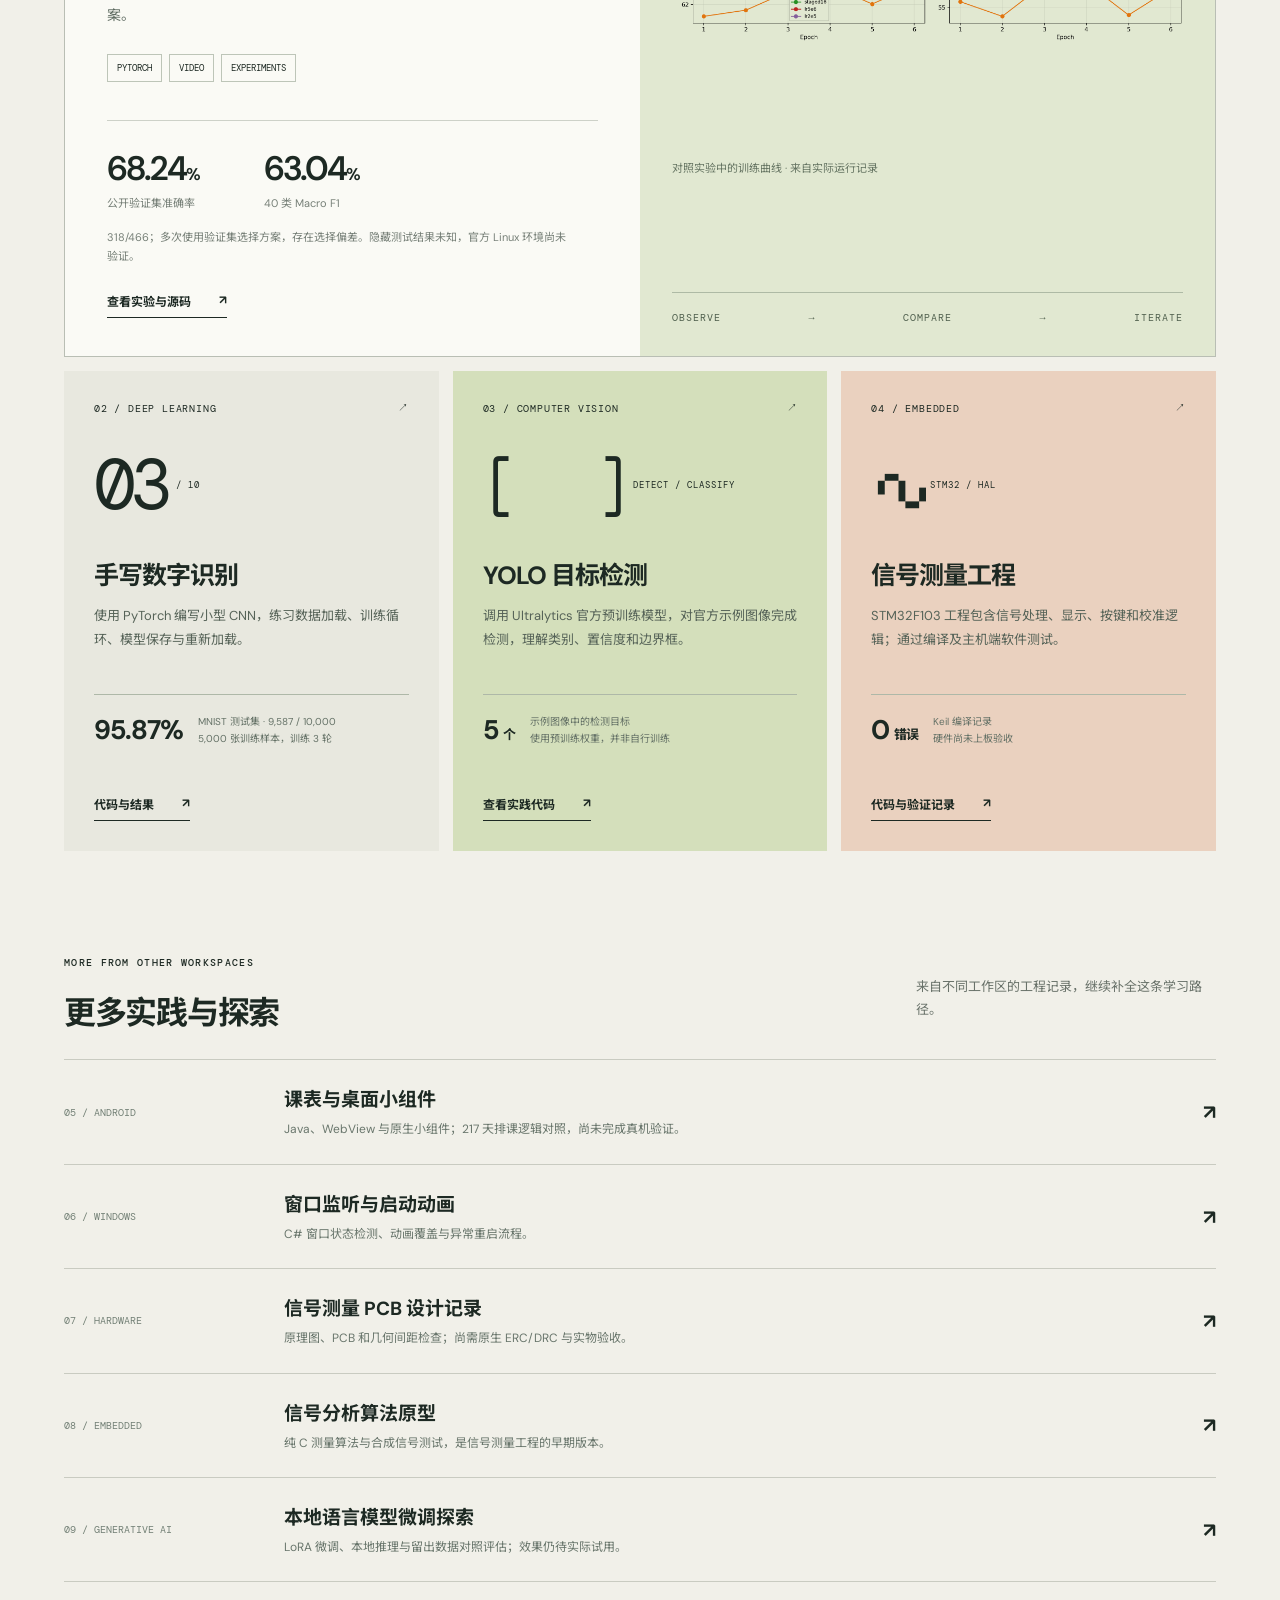
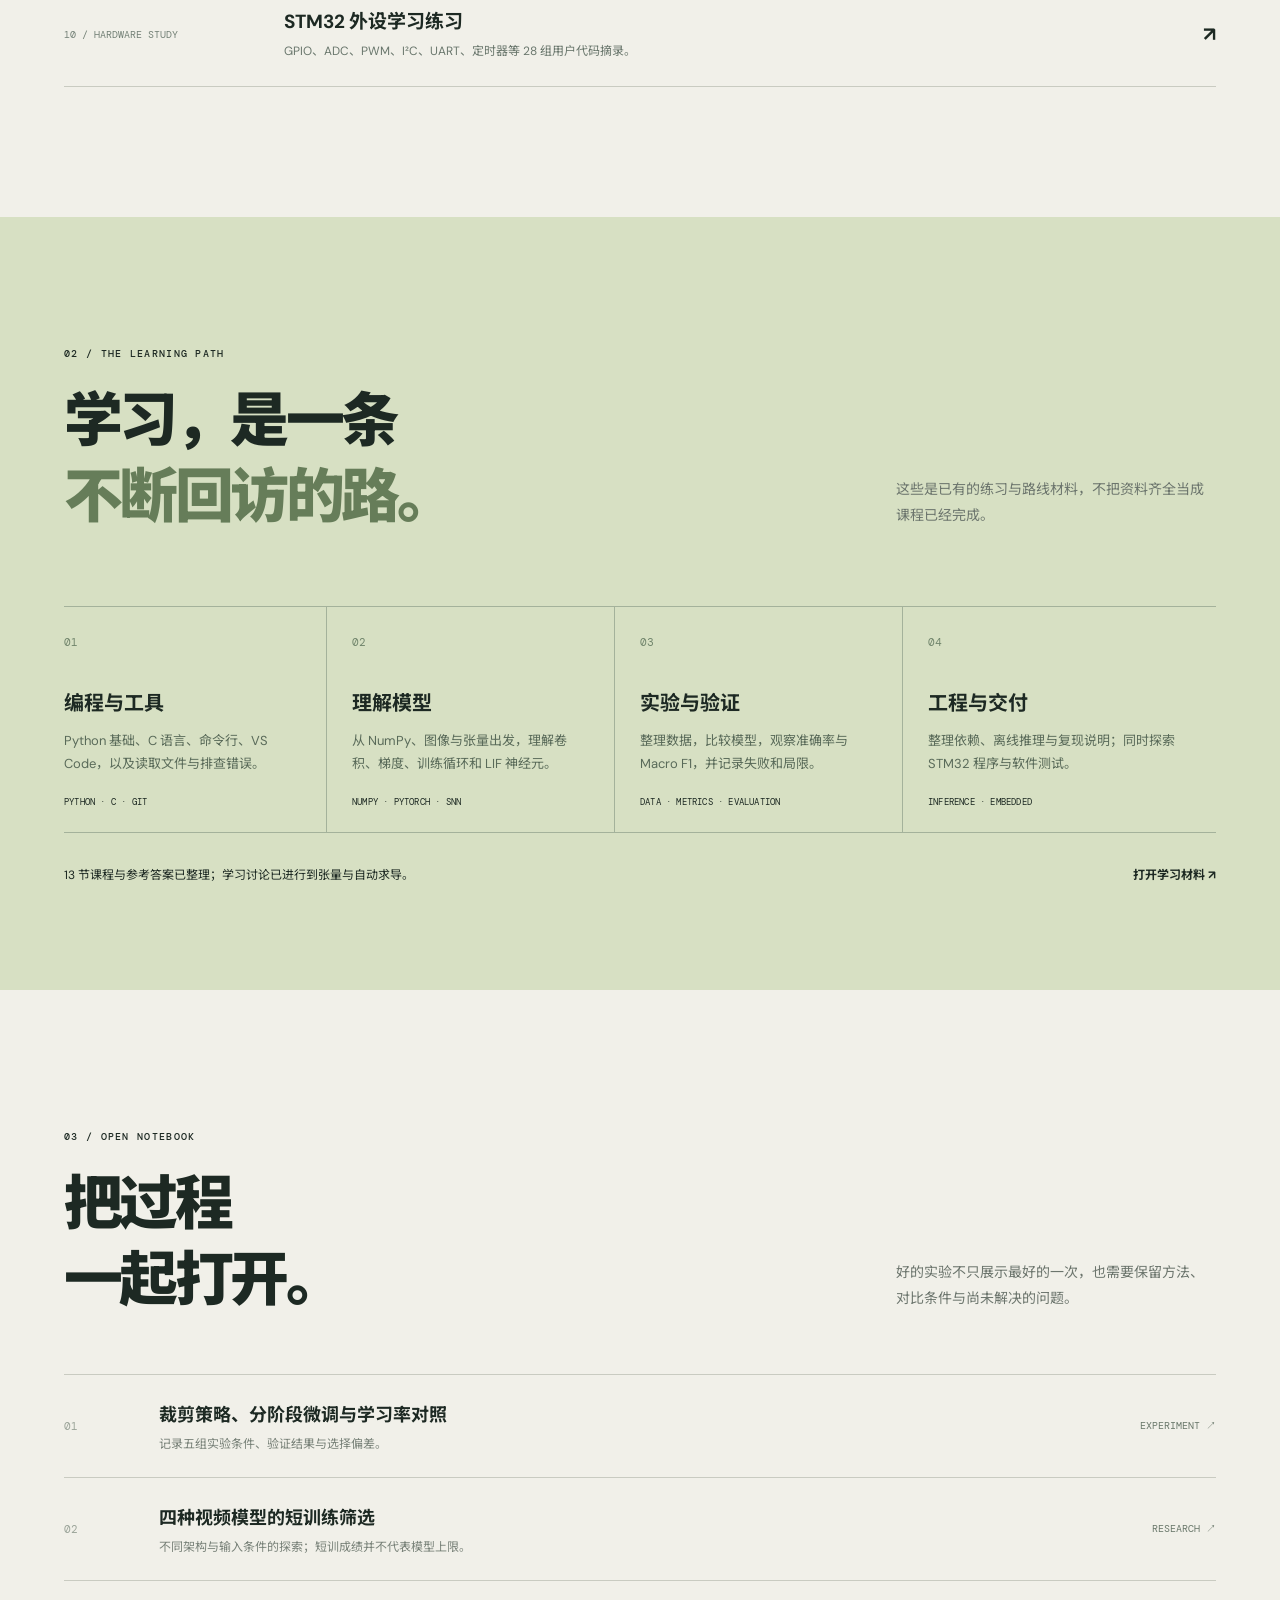
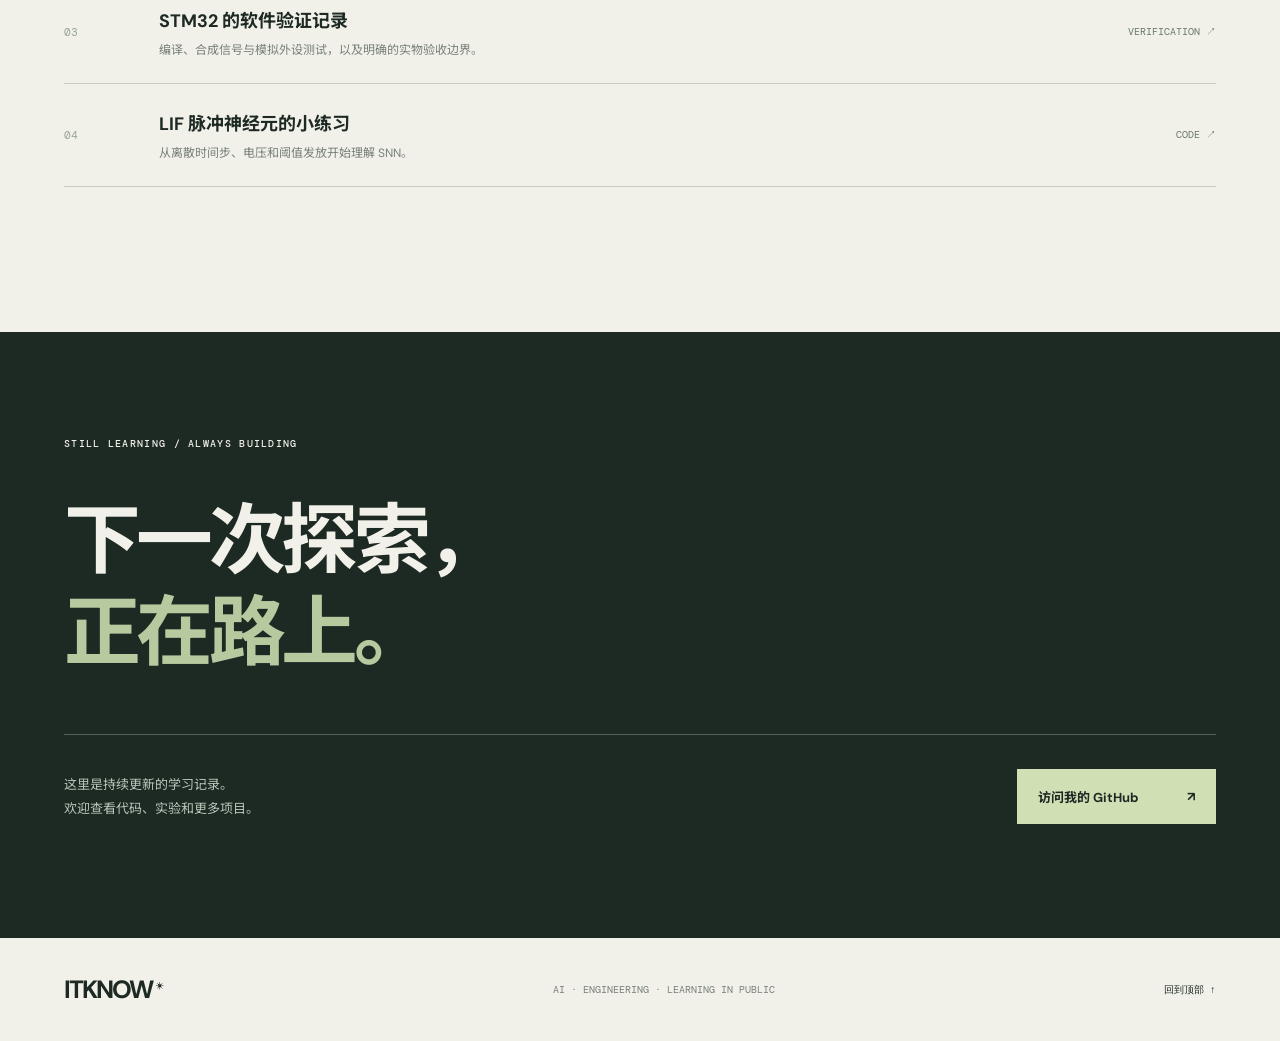
==== commit 58401d5a: "Add projects from other workspaces" ====
--- a/index.html
+++ b/index.html
@@ -1,55 +1,63 @@
-<!doctype html>
-<html lang="zh-CN">
-<head>
-  <meta charset="utf-8">
-  <meta name="viewport" content="width=device-width, initial-scale=1">
-  <meta name="description" content="ITKNOW 的 AI 学习、实验与工程实践记录。">
-  <meta name="theme-color" content="#efeee8">
-  <title>ITKNOW — 在实践中学习</title>
-  <link rel="stylesheet" href="styles.css">
-  <script src="script.js" defer></script>
-</head>
-<body>
-  <a class="skip" href="#main">跳至正文</a>
-  <header class="header wrap">
-    <a class="wordmark" href="#top" aria-label="ITKNOW 首页">ITK<span>✳</span><small>LEARNING LOG / 2026</small></a>
-    <nav aria-label="网站导航"><a href="#projects">项目</a><a href="#journey">学习路线</a><a href="#notes">实验笔记</a><a class="nav-github" href="https://github.com/itknow666">GitHub <span>↗</span></a></nav>
-  </header>
-  <main id="main">
-    <section class="hero wrap" id="top">
-      <div class="hero-copy"><p class="eyebrow"><span class="status-dot"></span> PERSONAL LEARNING &amp; BUILD LOG</p>
-        <h1>把好奇心，<br><em>变成可运行的东西。</em></h1>
-        <p class="hero-desc">你好，我是 ITKNOW。这里记录我在 AI、计算机视觉和嵌入式工程里的学习、实验与小成果。</p>
-        <div class="hero-actions"><a class="button dark" href="#projects">探索项目 <span>↘</span></a><a class="text-link" href="#journey">看看学习路线 <span>→</span></a></div>
-      </div>
-      <aside class="hero-visual" aria-label="精选实验：人体动作识别">
-        <div class="visual-top"><span>FIELD NOTE <b>01 / 04</b></span><span class="cross">✳</span></div>
-        <div class="visual-center"><span class="visual-label">ACTION RECOGNITION</span><strong>68<span>.24</span><small>%</small></strong><p>公开验证集准确率<br>318 / 466 个动作片段</p></div>
-        <div class="visual-bottom"><div class="mini-bars" aria-hidden="true"><i></i><i></i><i></i><i></i><i></i><i></i><i></i><i></i><i></i><i></i><i></i><i></i></div><span>DEPTH + INFRARED<br>40 ACTION CLASSES</span></div>
-      </aside>
-      <div class="hero-index"><span>01 — 04</span><span>THINK. BUILD. VERIFY.</span><span>SCROLL TO EXPLORE ↓</span></div>
-    </section>
-
-    <section class="intro-strip"><div class="wrap strip-inner"><p>不止记录结果，<br><strong>也记录怎么走到这里。</strong></p><div>从 Python 和 C 语言入手，逐步接触神经网络、视频识别与硬件程序。项目使用 AI 辅助学习、编写和验证；这里尽量保留实验条件、代码及局限。</div><span>THE PRACTICE<br>IS THE PROGRESS ↗</span></div></section>
-
-    <section class="section wrap" id="projects">
-      <div class="section-head"><div><p class="eyebrow">01 / SELECTED WORK</p><h2>做过的事<span>，</span><br>留下的记录。</h2></div><p>从一个小模型到完整的比赛实验，从软件算法到嵌入式工程。每个数字都尽可能连接到它的出处。</p></div>
-      <div class="project-feature">
-        <div class="feature-info"><div class="project-top"><span>01 / COMPUTER VISION</span><span>2026</span></div><h3>观行知意<br>人体动作识别</h3><p>围绕深度图与红外图，建立训练、验证、错误分析和离线推理流程；尝试 R(2+1)D、Swin、MViT、X3D、TSM、UniFormer 和 C3D 等方案。</p><div class="tags"><span>PYTORCH</span><span>VIDEO</span><span>EXPERIMENTS</span></div><div class="feature-metrics"><div><strong>68.24<small>%</small></strong><span>公开验证集准确率</span></div><div><strong>63.04<small>%</small></strong><span>40 类 Macro F1</span></div></div><p class="disclaimer">318/466；多次使用验证集选择方案，存在选择偏差。隐藏测试结果未知，官方 Linux 环境尚未验证。</p><a class="arrow-link" href="projects/action-recognition/README.md">查看实验与源码 <span>↗</span></a></div>
-        <div class="feature-art"><div class="figure-top"><span>EXPERIMENT RECORD</span><span>FIG. 01</span></div><img src="assets/action-learning-curves.png" alt="人体动作识别对照实验的学习曲线图" loading="lazy"><p>对照实验中的训练曲线 · 来自实际运行记录</p><div class="figure-foot"><span>OBSERVE</span><span>→</span><span>COMPARE</span><span>→</span><span>ITERATE</span></div></div>
-      </div>
-      <div class="project-grid">
-        <article class="project-card light"><div class="project-top"><span>02 / DEEP LEARNING</span><span>↗</span></div><div class="card-symbol digit">03<span> / 10</span></div><h3>手写数字识别</h3><p>使用 PyTorch 编写小型 CNN，练习数据加载、训练循环、模型保存与重新加载。</p><div class="card-result"><b>95.87%</b><span>MNIST 测试集 · 9,587 / 10,000<br>5,000 张训练样本，训练 3 轮</span></div><a class="arrow-link" href="projects/mnist/README.md">代码与结果 <span>↗</span></a></article>
-        <article class="project-card moss"><div class="project-top"><span>03 / COMPUTER VISION</span><span>↗</span></div><div class="card-symbol brackets">[ &nbsp; ]<span>DETECT / CLASSIFY</span></div><h3>YOLO 目标检测</h3><p>调用 Ultralytics 官方预训练模型，对官方示例图像完成检测，理解类别、置信度和边界框。</p><div class="card-result"><b>5 <small>个</small></b><span>示例图像中的检测目标<br>使用预训练权重，并非自行训练</span></div><a class="arrow-link" href="projects/yolo/README.md">查看实践代码 <span>↗</span></a></article>
-        <article class="project-card peach"><div class="project-top"><span>04 / EMBEDDED</span><span>↗</span></div><div class="card-symbol signal">∿<span>STM32 / HAL</span></div><h3>信号测量工程</h3><p>STM32F103 工程包含信号处理、显示、按键和校准逻辑；通过编译及主机端软件测试。</p><div class="card-result"><b>0 <small>错误</small></b><span>Keil 编译记录<br>硬件尚未上板验收</span></div><a class="arrow-link" href="projects/stm32/README.md">代码与验证记录 <span>↗</span></a></article>
-      </div>
-    </section>
-
-    <section class="journey" id="journey"><div class="wrap"><div class="section-head journey-heading"><div><p class="eyebrow">02 / THE LEARNING PATH</p><h2>学习，是一条<br><em>不断回访的路。</em></h2></div><p>这些是已有的练习与路线材料，不把资料齐全当成课程已经完成。</p></div><div class="steps"><article><span>01</span><h3>编程与工具</h3><p>Python 基础、C 语言、命令行、VS Code，以及读取文件与排查错误。</p><small>PYTHON · C · GIT</small></article><article><span>02</span><h3>理解模型</h3><p>从 NumPy、图像与张量出发，理解卷积、梯度、训练循环和 LIF 神经元。</p><small>NUMPY · PYTORCH · SNN</small></article><article><span>03</span><h3>实验与验证</h3><p>整理数据，比较模型，观察准确率与 Macro F1，并记录失败和局限。</p><small>DATA · METRICS · EVALUATION</small></article><article><span>04</span><h3>工程与交付</h3><p>整理依赖、离线推理与复现说明；同时探索 STM32 程序与软件测试。</p><small>INFERENCE · EMBEDDED</small></article></div><div class="journey-foot"><p>13 节课程和参考答案已整理为学习材料，进度尚待本人确认。</p><a href="projects/learning/README.md">打开学习材料 <span>↗</span></a></div></div></section>
-
-    <section class="section wrap notes" id="notes"><div class="section-head"><div><p class="eyebrow">03 / OPEN NOTEBOOK</p><h2>把过程<br>一起打开。</h2></div><p>好的实验不只展示最好的一次，也需要保留方法、对比条件与尚未解决的问题。</p></div><div class="note-list"><a href="projects/action-recognition/runs/ablation-v4-20261027/实验结果.md"><span>01</span><div><h3>裁剪策略、分阶段微调与学习率对照</h3><p>记录五组实验条件、验证结果与选择偏差。</p></div><span class="note-type">EXPERIMENT ↗</span></a><a href="projects/action-recognition/runs/candidates-v6-20261106/实验结果.md"><span>02</span><div><h3>四种视频模型的短训练筛选</h3><p>不同架构与输入条件的探索；短训成绩并不代表模型上限。</p></div><span class="note-type">RESEARCH ↗</span></a><a href="projects/stm32/evidence/validation.json"><span>03</span><div><h3>STM32 的软件验证记录</h3><p>编译、合成信号与模拟外设测试，以及明确的实物验收边界。</p></div><span class="note-type">VERIFICATION ↗</span></a><a href="projects/snn/lif_quickstart.py"><span>04</span><div><h3>LIF 脉冲神经元的小练习</h3><p>从离散时间步、电压和阈值发放开始理解 SNN。</p></div><span class="note-type">CODE ↗</span></a></div></section>
-    <section class="closing"><div class="wrap closing-inner"><p class="eyebrow">STILL LEARNING / ALWAYS BUILDING</p><h2>下一次探索，<br><em>正在路上。</em></h2><div><p>这里是持续更新的学习记录。<br>欢迎查看代码、实验和更多项目。</p><a class="button pale" href="https://github.com/itknow666">访问我的 GitHub <span>↗</span></a></div></div></section>
-  </main>
-  <footer class="wrap footer"><span>ITKNOW <sup>✳</sup></span><p>AI · ENGINEERING · LEARNING IN PUBLIC</p><a href="#top">回到顶部 ↑</a></footer>
-</body></html>
-
+<!doctype html>
+<html lang="zh-CN">
+<head>
+  <meta charset="utf-8">
+  <meta name="viewport" content="width=device-width, initial-scale=1">
+  <meta name="description" content="ITKNOW 的 AI 学习、实验与工程实践记录。">
+  <meta name="theme-color" content="#efeee8">
+  <title>ITKNOW — 在实践中学习</title>
+  <link rel="stylesheet" href="styles.css">
+  <script src="script.js" defer></script>
+</head>
+<body>
+  <a class="skip" href="#main">跳至正文</a>
+  <header class="header wrap">
+    <a class="wordmark" href="#top" aria-label="ITKNOW 首页">ITK<span>✳</span><small>LEARNING LOG / 2026</small></a>
+    <nav aria-label="网站导航"><a href="#projects">项目</a><a href="#journey">学习路线</a><a href="#notes">实验笔记</a><a class="nav-github" href="https://github.com/itknow666">GitHub <span>↗</span></a></nav>
+  </header>
+  <main id="main">
+    <section class="hero wrap" id="top">
+      <div class="hero-copy"><p class="eyebrow"><span class="status-dot"></span> PERSONAL LEARNING &amp; BUILD LOG</p>
+        <h1>把好奇心，<br><em>变成可运行的东西。</em></h1>
+        <p class="hero-desc">你好，我是 ITKNOW。这里记录我在 AI、计算机视觉和嵌入式工程里的学习、实验与小成果。</p>
+        <div class="hero-actions"><a class="button dark" href="#projects">探索项目 <span>↘</span></a><a class="text-link" href="#journey">看看学习路线 <span>→</span></a></div>
+      </div>
+      <aside class="hero-visual" aria-label="精选实验：人体动作识别">
+        <div class="visual-top"><span>FIELD NOTE <b>01 / 04</b></span><span class="cross">✳</span></div>
+        <div class="visual-center"><span class="visual-label">ACTION RECOGNITION</span><strong>68<span>.24</span><small>%</small></strong><p>公开验证集准确率<br>318 / 466 个动作片段</p></div>
+        <div class="visual-bottom"><div class="mini-bars" aria-hidden="true"><i></i><i></i><i></i><i></i><i></i><i></i><i></i><i></i><i></i><i></i><i></i><i></i></div><span>DEPTH + INFRARED<br>40 ACTION CLASSES</span></div>
+      </aside>
+      <div class="hero-index"><span>01 — 04</span><span>THINK. BUILD. VERIFY.</span><span>SCROLL TO EXPLORE ↓</span></div>
+    </section>
+
+    <section class="intro-strip"><div class="wrap strip-inner"><p>不止记录结果，<br><strong>也记录怎么走到这里。</strong></p><div>从 Python 和 C 语言入手，逐步接触神经网络、视频识别与硬件程序。项目使用 AI 辅助学习、编写和验证；这里尽量保留实验条件、代码及局限。</div><span>THE PRACTICE<br>IS THE PROGRESS ↗</span></div></section>
+
+    <section class="section wrap" id="projects">
+      <div class="section-head"><div><p class="eyebrow">01 / SELECTED WORK</p><h2>做过的事<span>，</span><br>留下的记录。</h2></div><p>从一个小模型到完整的比赛实验，从软件算法到嵌入式工程。每个数字都尽可能连接到它的出处。</p></div>
+      <div class="project-feature">
+        <div class="feature-info"><div class="project-top"><span>01 / COMPUTER VISION</span><span>2026</span></div><h3>观行知意<br>人体动作识别</h3><p>围绕深度图与红外图，建立训练、验证、错误分析和离线推理流程；尝试 R(2+1)D、Swin、MViT、X3D、TSM、UniFormer 和 C3D 等方案。</p><div class="tags"><span>PYTORCH</span><span>VIDEO</span><span>EXPERIMENTS</span></div><div class="feature-metrics"><div><strong>68.24<small>%</small></strong><span>公开验证集准确率</span></div><div><strong>63.04<small>%</small></strong><span>40 类 Macro F1</span></div></div><p class="disclaimer">318/466；多次使用验证集选择方案，存在选择偏差。隐藏测试结果未知，官方 Linux 环境尚未验证。</p><a class="arrow-link" href="https://github.com/itknow666/itknow666.github.io/tree/main/projects/action-recognition">查看实验与源码 <span>↗</span></a></div>
+        <div class="feature-art"><div class="figure-top"><span>EXPERIMENT RECORD</span><span>FIG. 01</span></div><img src="assets/action-learning-curves.png" alt="人体动作识别对照实验的学习曲线图" loading="lazy"><p>对照实验中的训练曲线 · 来自实际运行记录</p><div class="figure-foot"><span>OBSERVE</span><span>→</span><span>COMPARE</span><span>→</span><span>ITERATE</span></div></div>
+      </div>
+      <div class="project-grid">
+        <article class="project-card light"><div class="project-top"><span>02 / DEEP LEARNING</span><span>↗</span></div><div class="card-symbol digit">03<span> / 10</span></div><h3>手写数字识别</h3><p>使用 PyTorch 编写小型 CNN，练习数据加载、训练循环、模型保存与重新加载。</p><div class="card-result"><b>95.87%</b><span>MNIST 测试集 · 9,587 / 10,000<br>5,000 张训练样本，训练 3 轮</span></div><a class="arrow-link" href="https://github.com/itknow666/itknow666.github.io/blob/main/projects/mnist/README.md">代码与结果 <span>↗</span></a></article>
+        <article class="project-card moss"><div class="project-top"><span>03 / COMPUTER VISION</span><span>↗</span></div><div class="card-symbol brackets">[ &nbsp; ]<span>DETECT / CLASSIFY</span></div><h3>YOLO 目标检测</h3><p>调用 Ultralytics 官方预训练模型，对官方示例图像完成检测，理解类别、置信度和边界框。</p><div class="card-result"><b>5 <small>个</small></b><span>示例图像中的检测目标<br>使用预训练权重，并非自行训练</span></div><a class="arrow-link" href="https://github.com/itknow666/itknow666.github.io/blob/main/projects/yolo/README.md">查看实践代码 <span>↗</span></a></article>
+        <article class="project-card peach"><div class="project-top"><span>04 / EMBEDDED</span><span>↗</span></div><div class="card-symbol signal">∿<span>STM32 / HAL</span></div><h3>信号测量工程</h3><p>STM32F103 工程包含信号处理、显示、按键和校准逻辑；通过编译及主机端软件测试。</p><div class="card-result"><b>0 <small>错误</small></b><span>Keil 编译记录<br>硬件尚未上板验收</span></div><a class="arrow-link" href="https://github.com/itknow666/itknow666.github.io/blob/main/projects/stm32/README.md">代码与验证记录 <span>↗</span></a></article>
+      </div>
+      <div class="more-work"><div class="more-heading"><div><p class="eyebrow">MORE FROM OTHER WORKSPACES</p><h3>更多实践与探索</h3></div><p>来自不同工作区的工程记录，继续补全这条学习路径。</p></div><div class="work-list">
+        <a href="https://github.com/itknow666/itknow666.github.io/tree/main/projects/campus-timetable"><span>05 / ANDROID</span><div><h4>课表与桌面小组件</h4><p>Java、WebView 与原生小组件；217 天排课逻辑对照，尚未完成真机验证。</p></div><b>↗</b></a>
+        <a href="https://github.com/itknow666/itknow666.github.io/tree/main/projects/startup-animation"><span>06 / WINDOWS</span><div><h4>窗口监听与启动动画</h4><p>C# 窗口状态检测、动画覆盖与异常重启流程。</p></div><b>↗</b></a>
+        <a href="https://github.com/itknow666/itknow666.github.io/tree/main/projects/pcb-design"><span>07 / HARDWARE</span><div><h4>信号测量 PCB 设计记录</h4><p>原理图、PCB 和几何间距检查；尚需原生 ERC/DRC 与实物验收。</p></div><b>↗</b></a>
+        <a href="https://github.com/itknow666/itknow666.github.io/tree/main/projects/signal-analyzer"><span>08 / EMBEDDED</span><div><h4>信号分析算法原型</h4><p>纯 C 测量算法与合成信号测试，是信号测量工程的早期版本。</p></div><b>↗</b></a>
+        <a href="https://github.com/itknow666/itknow666.github.io/tree/main/projects/local-llm"><span>09 / GENERATIVE AI</span><div><h4>本地语言模型微调探索</h4><p>LoRA 微调、本地推理与留出数据对照评估；效果仍待实际试用。</p></div><b>↗</b></a>
+        <a href="https://github.com/itknow666/itknow666.github.io/tree/main/projects/stm32-peripherals"><span>10 / HARDWARE STUDY</span><div><h4>STM32 外设学习练习</h4><p>GPIO、ADC、PWM、I²C、UART、定时器等 28 组用户代码摘录。</p></div><b>↗</b></a>
+      </div></div>
+    </section>
+
+    <section class="journey" id="journey"><div class="wrap"><div class="section-head journey-heading"><div><p class="eyebrow">02 / THE LEARNING PATH</p><h2>学习，是一条<br><em>不断回访的路。</em></h2></div><p>这些是已有的练习与路线材料，不把资料齐全当成课程已经完成。</p></div><div class="steps"><article><span>01</span><h3>编程与工具</h3><p>Python 基础、C 语言、命令行、VS Code，以及读取文件与排查错误。</p><small>PYTHON · C · GIT</small></article><article><span>02</span><h3>理解模型</h3><p>从 NumPy、图像与张量出发，理解卷积、梯度、训练循环和 LIF 神经元。</p><small>NUMPY · PYTORCH · SNN</small></article><article><span>03</span><h3>实验与验证</h3><p>整理数据，比较模型，观察准确率与 Macro F1，并记录失败和局限。</p><small>DATA · METRICS · EVALUATION</small></article><article><span>04</span><h3>工程与交付</h3><p>整理依赖、离线推理与复现说明；同时探索 STM32 程序与软件测试。</p><small>INFERENCE · EMBEDDED</small></article></div><div class="journey-foot"><p>13 节课程与参考答案已整理；学习讨论已进行到张量与自动求导。</p><a href="https://github.com/itknow666/itknow666.github.io/blob/main/projects/learning/README.md">打开学习材料 <span>↗</span></a></div></div></section>
+
+    <section class="section wrap notes" id="notes"><div class="section-head"><div><p class="eyebrow">03 / OPEN NOTEBOOK</p><h2>把过程<br>一起打开。</h2></div><p>好的实验不只展示最好的一次，也需要保留方法、对比条件与尚未解决的问题。</p></div><div class="note-list"><a href="https://github.com/itknow666/itknow666.github.io/blob/main/projects/action-recognition/runs/ablation-v4-20261027/实验结果.md"><span>01</span><div><h3>裁剪策略、分阶段微调与学习率对照</h3><p>记录五组实验条件、验证结果与选择偏差。</p></div><span class="note-type">EXPERIMENT ↗</span></a><a href="https://github.com/itknow666/itknow666.github.io/blob/main/projects/action-recognition/runs/candidates-v6-20261106/实验结果.md"><span>02</span><div><h3>四种视频模型的短训练筛选</h3><p>不同架构与输入条件的探索；短训成绩并不代表模型上限。</p></div><span class="note-type">RESEARCH ↗</span></a><a href="https://github.com/itknow666/itknow666.github.io/blob/main/projects/stm32/evidence/validation.json"><span>03</span><div><h3>STM32 的软件验证记录</h3><p>编译、合成信号与模拟外设测试，以及明确的实物验收边界。</p></div><span class="note-type">VERIFICATION ↗</span></a><a href="https://github.com/itknow666/itknow666.github.io/blob/main/projects/snn/lif_quickstart.py"><span>04</span><div><h3>LIF 脉冲神经元的小练习</h3><p>从离散时间步、电压和阈值发放开始理解 SNN。</p></div><span class="note-type">CODE ↗</span></a></div></section>
+    <section class="closing"><div class="wrap closing-inner"><p class="eyebrow">STILL LEARNING / ALWAYS BUILDING</p><h2>下一次探索，<br><em>正在路上。</em></h2><div><p>这里是持续更新的学习记录。<br>欢迎查看代码、实验和更多项目。</p><a class="button pale" href="https://github.com/itknow666">访问我的 GitHub <span>↗</span></a></div></div></section>
+  </main>
+  <footer class="wrap footer"><span>ITKNOW <sup>✳</sup></span><p>AI · ENGINEERING · LEARNING IN PUBLIC</p><a href="#top">回到顶部 ↑</a></footer>
+</body></html>
+
--- a/styles.css
+++ b/styles.css
@@ -3,3 +3,4 @@
 @media(max-width:850px){.wrap{width:calc(100% - 40px)}.header{height:80px}.header nav{gap:18px}.header nav a:nth-child(3){display:none}.hero{grid-template-columns:1fr;gap:0;padding-top:30px}.hero-copy{padding:25px 0 45px}.hero h1{white-space:normal;font-size:clamp(42px,8vw,68px);margin:30px 0 20px}.hero-visual{min-height:380px}.hero-index{grid-column:auto}.strip-inner{grid-template-columns:1fr 1fr;gap:25px}.strip-inner>span{display:none}.section{padding-top:85px;padding-bottom:85px}.project-feature{grid-template-columns:1fr}.feature-art{min-height:350px;gap:25px}.project-grid{grid-template-columns:1fr 1fr}.project-card:last-child{grid-column:1/-1}.steps{grid-template-columns:1fr 1fr}.steps article:nth-child(2){border-right:0}.journey{padding:80px 0}.closing-inner{padding:80px 0}}
 @media(max-width:520px){.header nav a:not(.nav-github){display:none}.nav-github{padding:10px}.hero h1{font-size:39px}.hero-desc{font-size:15px}.hero-actions{gap:20px}.hero-visual{min-height:350px}.visual-center strong{font-size:80px}.hero-index span:nth-child(2){display:none}.strip-inner{grid-template-columns:1fr}.strip-inner div{font-size:12px}.section-head{display:block}.section-head>p{margin-top:22px}.section-head h2{font-size:42px}.feature-info{padding:25px}.feature-info h3{font-size:34px;margin-top:40px}.feature-metrics{gap:25px}.feature-metrics strong{font-size:28px}.project-grid{grid-template-columns:1fr}.project-card:last-child{grid-column:auto}.project-card{min-height:420px}.steps{grid-template-columns:1fr}.steps article{border-right:0;border-bottom:1px solid #a4b29b;margin:0;min-height:0;padding:20px 0}.steps h3{margin:18px 0 8px}.journey-foot{align-items:start;flex-direction:column}.note-list>a{grid-template-columns:32px 1fr;gap:10px}.note-type{grid-column:2}.closing h2{font-size:50px}.closing-inner>div{align-items:start;gap:20px;flex-direction:column}.footer p{display:none}}
 @media(prefers-reduced-motion:reduce){html{scroll-behavior:auto}*,*::before,*::after{transition:none!important;animation:none!important}}
+.more-work{margin-top:95px}.more-heading{display:flex;justify-content:space-between;align-items:end;gap:25px;margin-bottom:25px}.more-heading h3{font-size:32px;letter-spacing:-.04em;margin:18px 0 0}.more-heading>p{font-size:13px;color:var(--muted);line-height:1.8;max-width:300px}.work-list{border-top:1px solid var(--line)}.work-list a{display:grid;grid-template-columns:200px 1fr auto;align-items:center;gap:20px;padding:24px 0;border-bottom:1px solid var(--line);transition:padding .2s}.work-list a:hover{padding-left:10px}.work-list a>span{font:10px var(--mono);color:#738076}.work-list h4{font-size:19px;margin:0 0 7px}.work-list p{font-size:12px;line-height:1.7;color:#69766c;margin:0}.work-list b{font-size:20px}@media(max-width:600px){.more-work{margin-top:65px}.more-heading{display:block}.more-heading>p{margin-top:15px}.work-list a{grid-template-columns:1fr auto;gap:8px}.work-list a>span{grid-column:1/-1}}
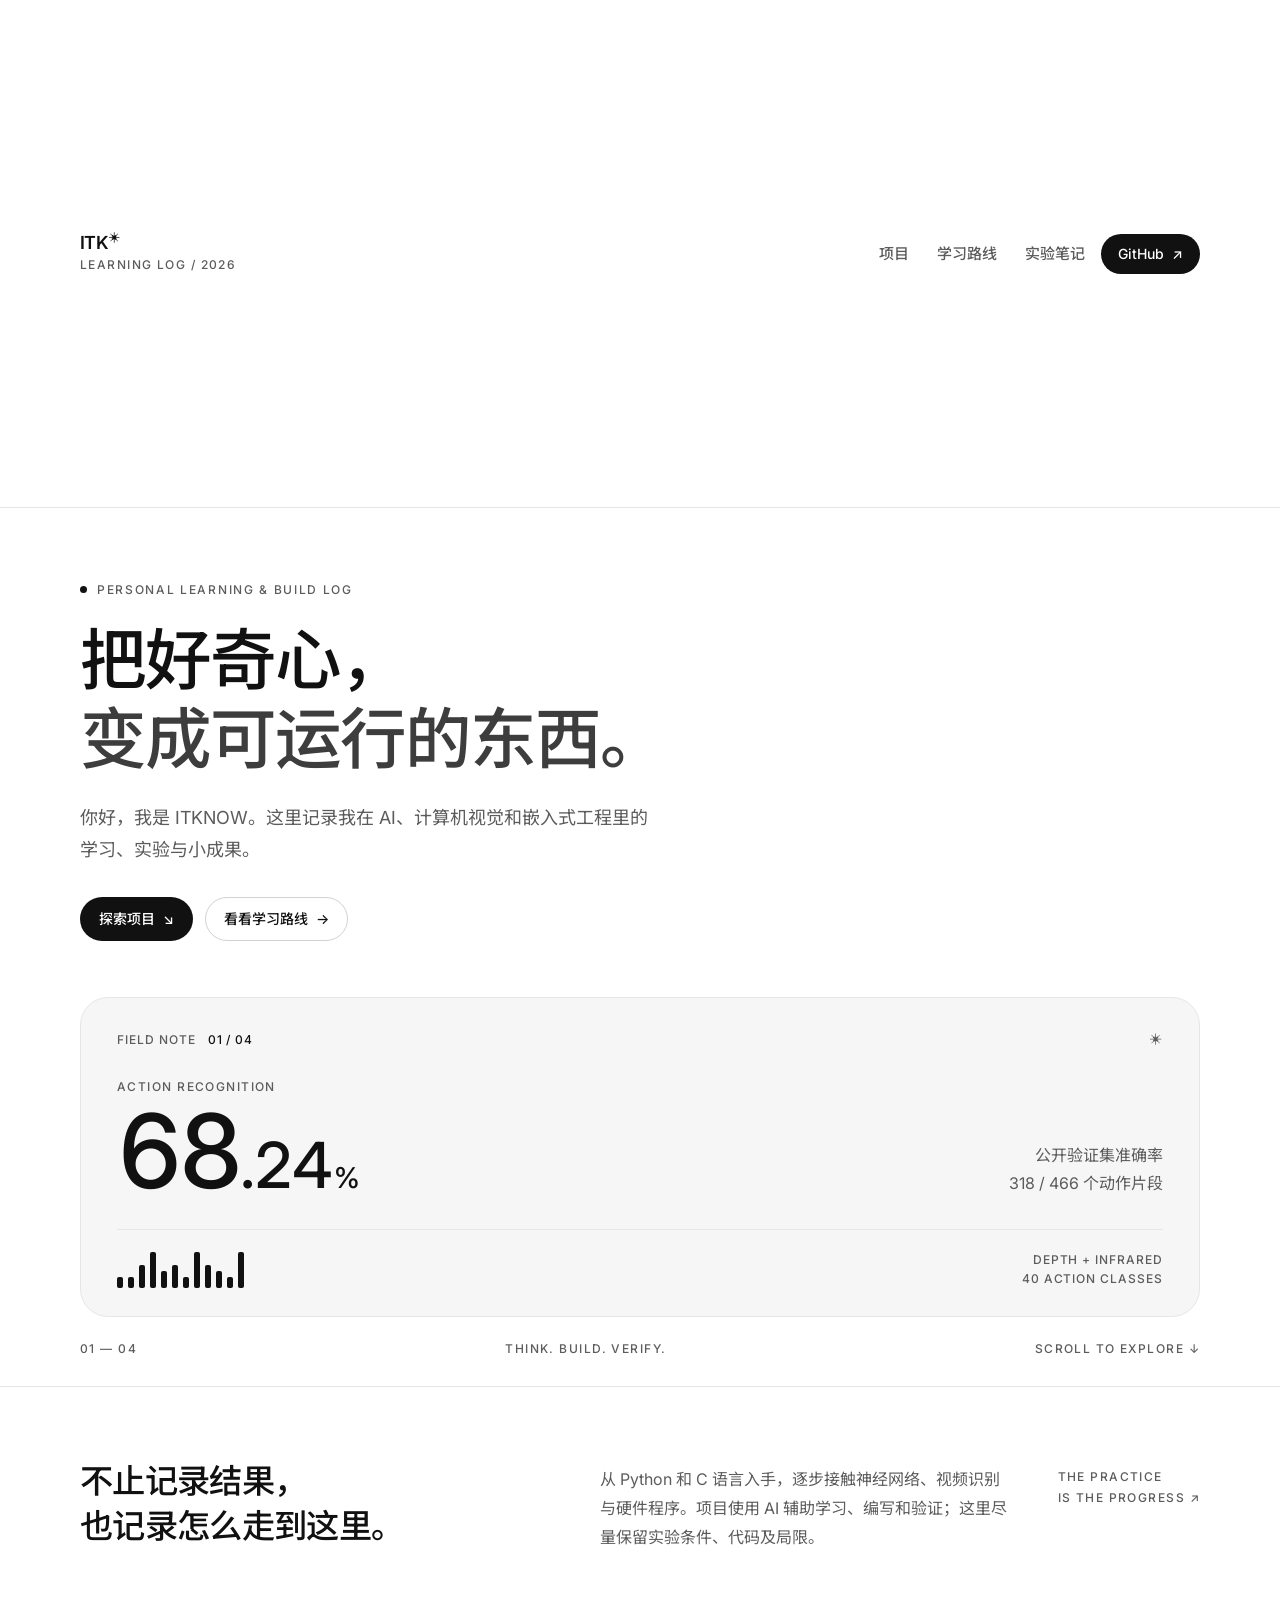
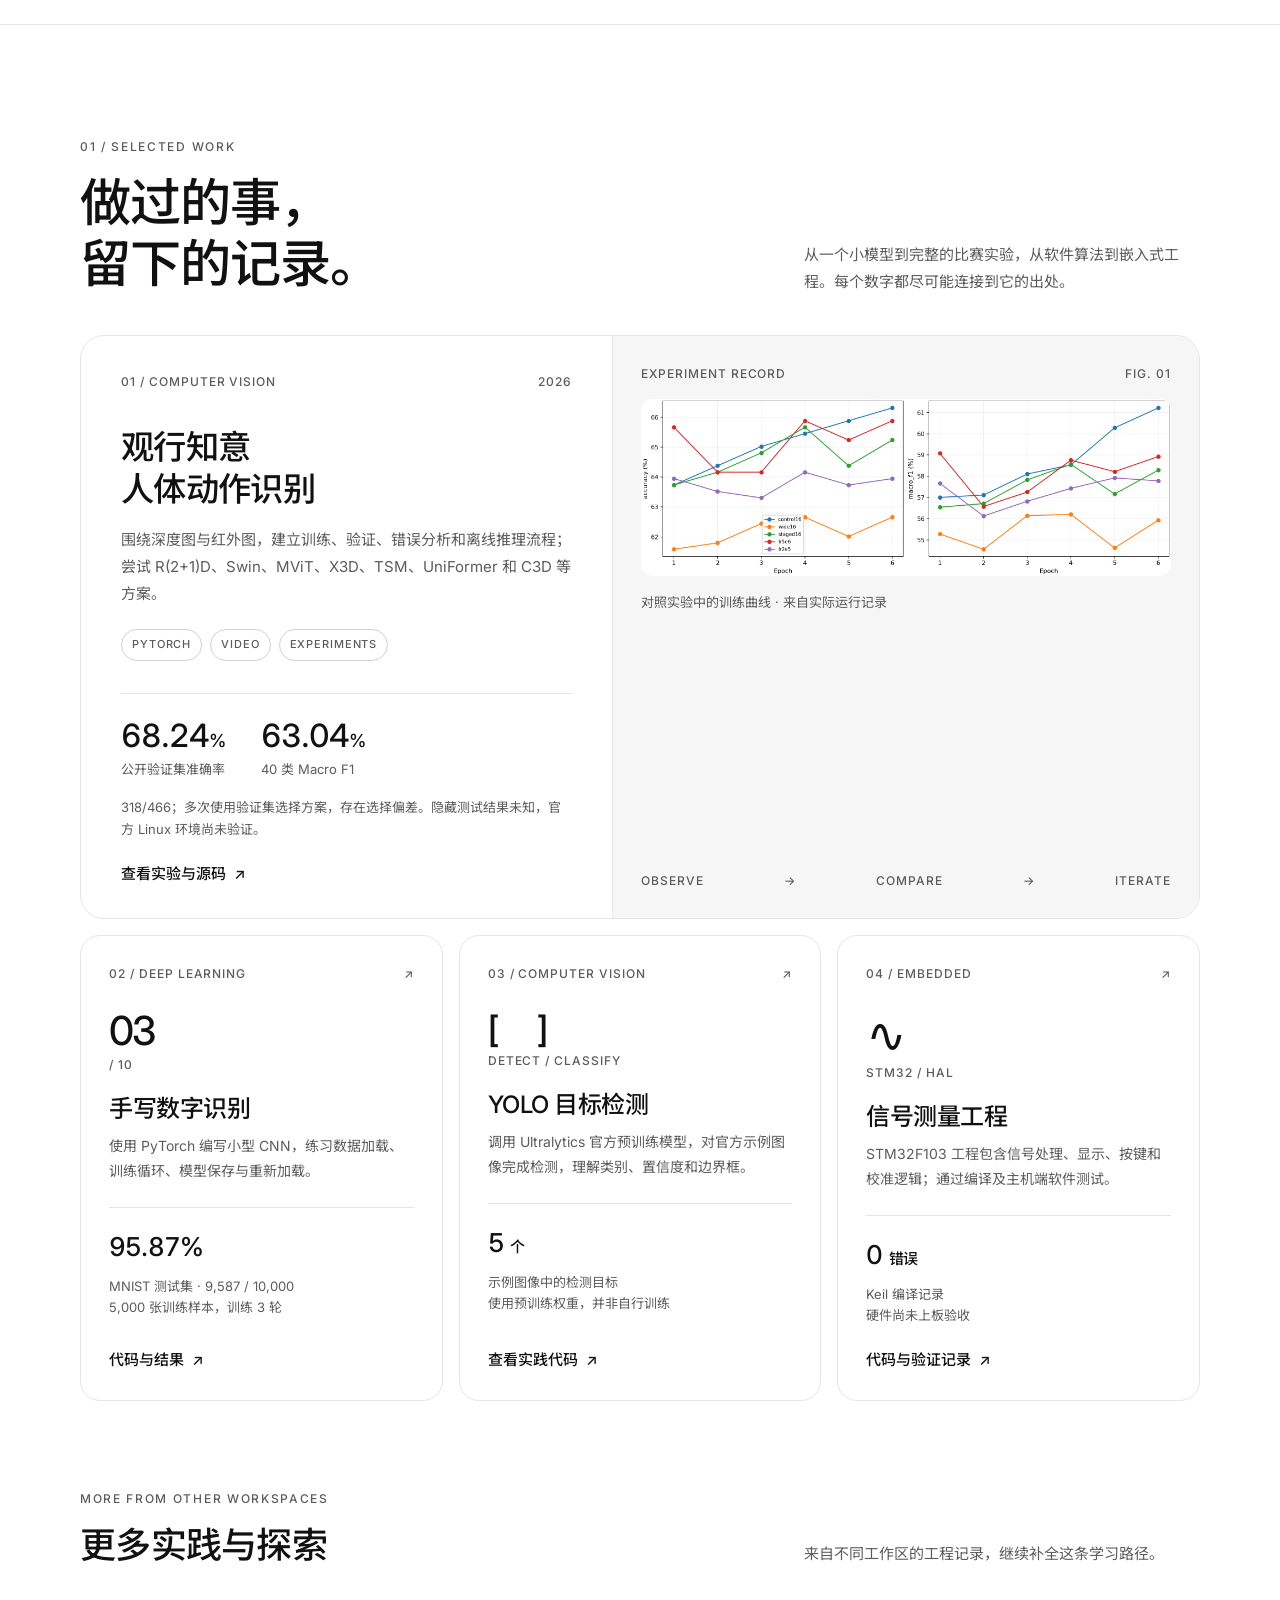
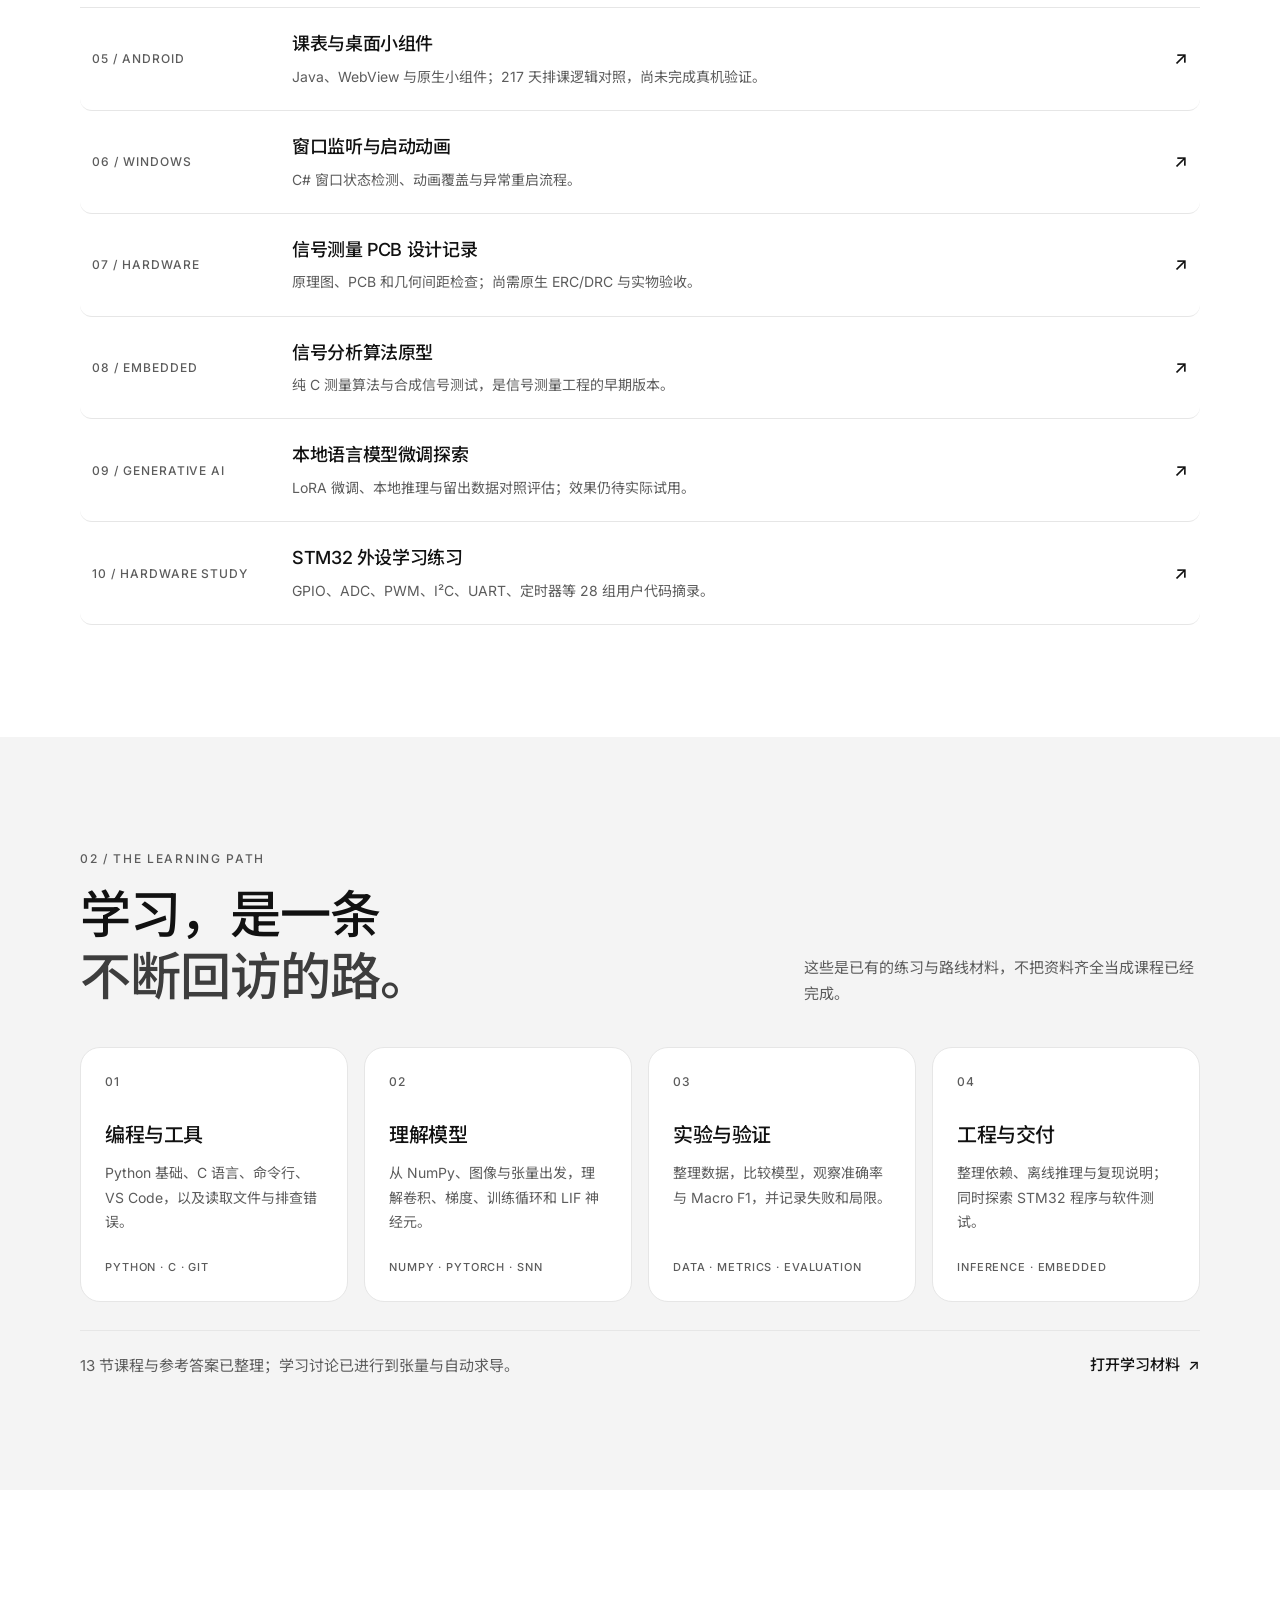
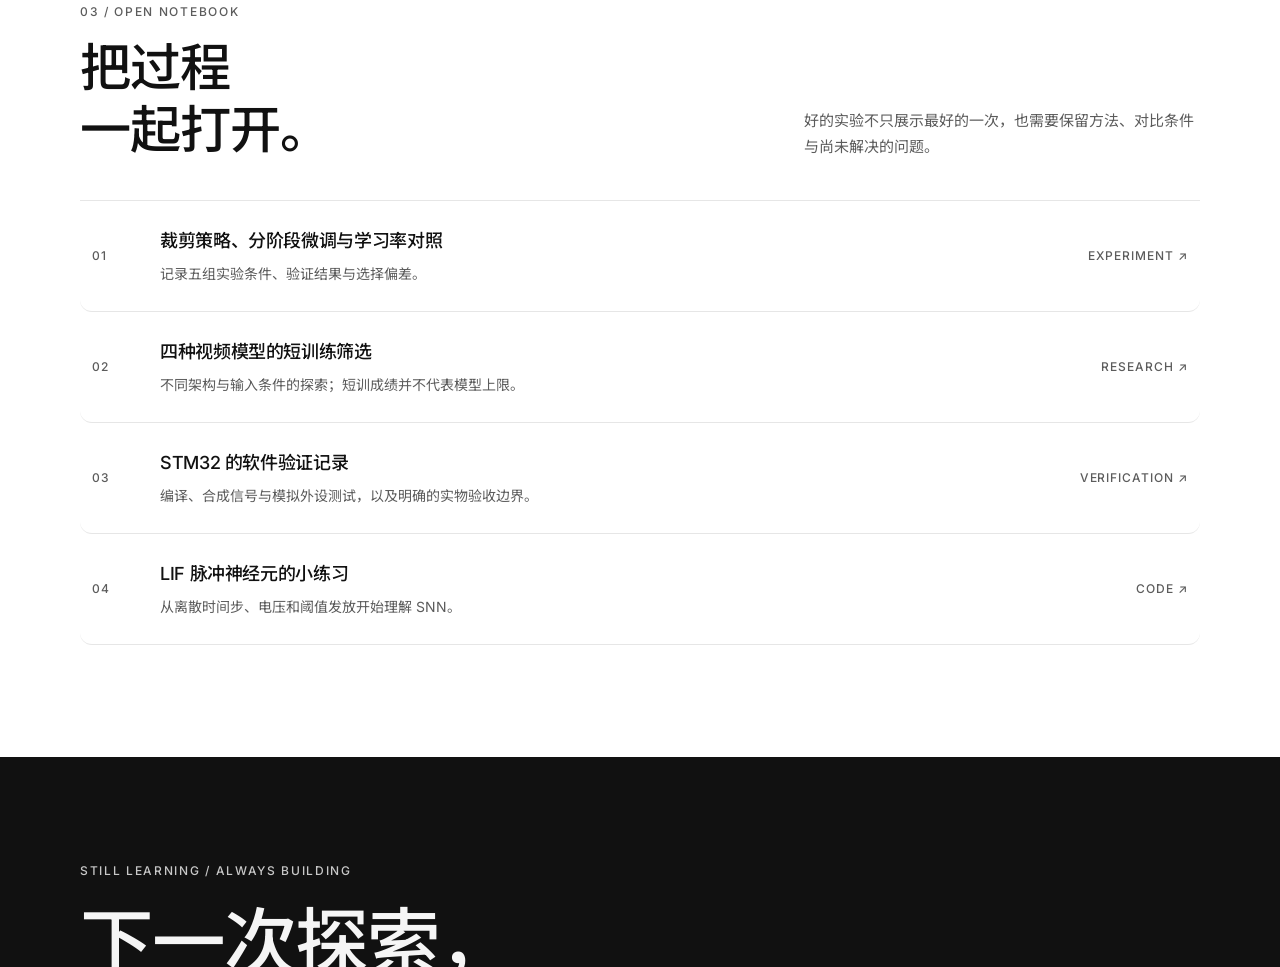
==== commit 03173161: "Restyle the learning site with a quieter, spacious layout Keep the existing Chinese copy, links, and" ====
--- a/index.html
+++ b/index.html
@@ -3,61 +3,207 @@
 <head>
   <meta charset="utf-8">
   <meta name="viewport" content="width=device-width, initial-scale=1">
-  <meta name="description" content="ITKNOW 的 AI 学习、实验与工程实践记录。">
-  <meta name="theme-color" content="#efeee8">
+  <meta name="description" content="ITKNOW 的 AI 学习、实验与工程记录。">
+  <meta name="theme-color" content="#ffffff" media="(prefers-color-scheme: light)">
+  <meta name="theme-color" content="#0c0c0c" media="(prefers-color-scheme: dark)">
   <title>ITKNOW — 在实践中学习</title>
+  <link rel="preconnect" href="https://fonts.googleapis.com">
+  <link rel="preconnect" href="https://fonts.gstatic.com" crossorigin>
+  <link href="https://fonts.googleapis.com/css2?family=Inter:wght@400;500;600&family=Noto+Sans+SC:wght@400;500;600&display=swap" rel="stylesheet">
   <link rel="stylesheet" href="styles.css">
   <script src="script.js" defer></script>
 </head>
 <body>
   <a class="skip" href="#main">跳至正文</a>
-  <header class="header wrap">
-    <a class="wordmark" href="#top" aria-label="ITKNOW 首页">ITK<span>✳</span><small>LEARNING LOG / 2026</small></a>
-    <nav aria-label="网站导航"><a href="#projects">项目</a><a href="#journey">学习路线</a><a href="#notes">实验笔记</a><a class="nav-github" href="https://github.com/itknow666">GitHub <span>↗</span></a></nav>
+  <header class="site-header">
+    <div class="wrap header-inner">
+      <a class="brand" href="#top" aria-label="ITKNOW 首页">
+        <span class="brand-name">ITK<span class="spark">✳</span></span>
+        <span class="brand-meta">LEARNING LOG / 2026</span>
+      </a>
+      <nav class="site-nav" aria-label="网站导航">
+        <a href="#projects">项目</a>
+        <a href="#journey">学习路线</a>
+        <a href="#notes">实验笔记</a>
+        <a class="btn btn-primary nav-github" href="https://github.com/itknow666">GitHub <span>↗</span></a>
+      </nav>
+    </div>
   </header>
+
   <main id="main">
     <section class="hero wrap" id="top">
-      <div class="hero-copy"><p class="eyebrow"><span class="status-dot"></span> PERSONAL LEARNING &amp; BUILD LOG</p>
-        <h1>把好奇心，<br><em>变成可运行的东西。</em></h1>
-        <p class="hero-desc">你好，我是 ITKNOW。这里记录我在 AI、计算机视觉和嵌入式工程里的学习、实验与小成果。</p>
-        <div class="hero-actions"><a class="button dark" href="#projects">探索项目 <span>↘</span></a><a class="text-link" href="#journey">看看学习路线 <span>→</span></a></div>
-      </div>
-      <aside class="hero-visual" aria-label="精选实验：人体动作识别">
-        <div class="visual-top"><span>FIELD NOTE <b>01 / 04</b></span><span class="cross">✳</span></div>
-        <div class="visual-center"><span class="visual-label">ACTION RECOGNITION</span><strong>68<span>.24</span><small>%</small></strong><p>公开验证集准确率<br>318 / 466 个动作片段</p></div>
-        <div class="visual-bottom"><div class="mini-bars" aria-hidden="true"><i></i><i></i><i></i><i></i><i></i><i></i><i></i><i></i><i></i><i></i><i></i><i></i></div><span>DEPTH + INFRARED<br>40 ACTION CLASSES</span></div>
+      <p class="kicker"><span class="status-dot" aria-hidden="true"></span> PERSONAL LEARNING &amp; BUILD LOG</p>
+      <h1>把好奇心，<br><em>变成可运行的东西。</em></h1>
+      <p class="lede">你好，我是 ITKNOW。这里记录我在 AI、计算机视觉和嵌入式工程里的学习、实验与小成果。</p>
+      <div class="hero-actions">
+        <a class="btn btn-primary" href="#projects">探索项目 <span>↘</span></a>
+        <a class="btn btn-ghost" href="#journey">看看学习路线 <span>→</span></a>
+      </div>
+
+      <aside class="stat-panel" aria-label="精选实验：人体动作识别">
+        <div class="stat-top">
+          <span>FIELD NOTE <b>01 / 04</b></span>
+          <span class="spark" aria-hidden="true">✳</span>
+        </div>
+        <div class="stat-main">
+          <div>
+            <p class="stat-label">ACTION RECOGNITION</p>
+            <p class="stat-value">68<span>.24</span><small>%</small></p>
+          </div>
+          <p class="stat-note">公开验证集准确率<br>318 / 466 个动作片段</p>
+        </div>
+        <div class="stat-bottom">
+          <div class="mini-bars" aria-hidden="true"><i></i><i></i><i></i><i></i><i></i><i></i><i></i><i></i><i></i><i></i><i></i><i></i></div>
+          <span>DEPTH + INFRARED<br>40 ACTION CLASSES</span>
+        </div>
       </aside>
-      <div class="hero-index"><span>01 — 04</span><span>THINK. BUILD. VERIFY.</span><span>SCROLL TO EXPLORE ↓</span></div>
-    </section>
-
-    <section class="intro-strip"><div class="wrap strip-inner"><p>不止记录结果，<br><strong>也记录怎么走到这里。</strong></p><div>从 Python 和 C 语言入手，逐步接触神经网络、视频识别与硬件程序。项目使用 AI 辅助学习、编写和验证；这里尽量保留实验条件、代码及局限。</div><span>THE PRACTICE<br>IS THE PROGRESS ↗</span></div></section>
+      <div class="hero-index">
+        <span>01 — 04</span>
+        <span>THINK. BUILD. VERIFY.</span>
+        <span>SCROLL TO EXPLORE ↓</span>
+      </div>
+    </section>
+
+    <section class="intro" aria-label="关于这份记录">
+      <div class="wrap intro-inner">
+        <p>不止记录结果，<br><strong>也记录怎么走到这里。</strong></p>
+        <div>从 Python 和 C 语言入手，逐步接触神经网络、视频识别与硬件程序。项目使用 AI 辅助学习、编写和验证；这里尽量保留实验条件、代码及局限。</div>
+        <span class="intro-mark">THE PRACTICE<br>IS THE PROGRESS ↗</span>
+      </div>
+    </section>
 
     <section class="section wrap" id="projects">
-      <div class="section-head"><div><p class="eyebrow">01 / SELECTED WORK</p><h2>做过的事<span>，</span><br>留下的记录。</h2></div><p>从一个小模型到完整的比赛实验，从软件算法到嵌入式工程。每个数字都尽可能连接到它的出处。</p></div>
-      <div class="project-feature">
-        <div class="feature-info"><div class="project-top"><span>01 / COMPUTER VISION</span><span>2026</span></div><h3>观行知意<br>人体动作识别</h3><p>围绕深度图与红外图，建立训练、验证、错误分析和离线推理流程；尝试 R(2+1)D、Swin、MViT、X3D、TSM、UniFormer 和 C3D 等方案。</p><div class="tags"><span>PYTORCH</span><span>VIDEO</span><span>EXPERIMENTS</span></div><div class="feature-metrics"><div><strong>68.24<small>%</small></strong><span>公开验证集准确率</span></div><div><strong>63.04<small>%</small></strong><span>40 类 Macro F1</span></div></div><p class="disclaimer">318/466；多次使用验证集选择方案，存在选择偏差。隐藏测试结果未知，官方 Linux 环境尚未验证。</p><a class="arrow-link" href="https://github.com/itknow666/itknow666.github.io/tree/main/projects/action-recognition">查看实验与源码 <span>↗</span></a></div>
-        <div class="feature-art"><div class="figure-top"><span>EXPERIMENT RECORD</span><span>FIG. 01</span></div><img src="assets/action-learning-curves.png" alt="人体动作识别对照实验的学习曲线图" loading="lazy"><p>对照实验中的训练曲线 · 来自实际运行记录</p><div class="figure-foot"><span>OBSERVE</span><span>→</span><span>COMPARE</span><span>→</span><span>ITERATE</span></div></div>
-      </div>
+      <div class="section-head">
+        <div>
+          <p class="kicker">01 / SELECTED WORK</p>
+          <h2>做过的事<span>，</span><br>留下的记录。</h2>
+        </div>
+        <p>从一个小模型到完整的比赛实验，从软件算法到嵌入式工程。每个数字都尽可能连接到它的出处。</p>
+      </div>
+
+      <article class="feature">
+        <div class="feature-info">
+          <div class="project-top"><span>01 / COMPUTER VISION</span><span>2026</span></div>
+          <h3>观行知意<br>人体动作识别</h3>
+          <p>围绕深度图与红外图，建立训练、验证、错误分析和离线推理流程；尝试 R(2+1)D、Swin、MViT、X3D、TSM、UniFormer 和 C3D 等方案。</p>
+          <div class="tags"><span>PYTORCH</span><span>VIDEO</span><span>EXPERIMENTS</span></div>
+          <div class="feature-metrics">
+            <div><strong>68.24<small>%</small></strong><span>公开验证集准确率</span></div>
+            <div><strong>63.04<small>%</small></strong><span>40 类 Macro F1</span></div>
+          </div>
+          <p class="disclaimer">318/466；多次使用验证集选择方案，存在选择偏差。隐藏测试结果未知，官方 Linux 环境尚未验证。</p>
+          <a class="text-link" href="https://github.com/itknow666/itknow666.github.io/tree/main/projects/action-recognition">查看实验与源码 <span>↗</span></a>
+        </div>
+        <div class="feature-art">
+          <div class="figure-top"><span>EXPERIMENT RECORD</span><span>FIG. 01</span></div>
+          <img src="assets/action-learning-curves.png" width="1920" height="640" alt="人体动作识别对照实验的学习曲线图" loading="lazy">
+          <p>对照实验中的训练曲线 · 来自实际运行记录</p>
+          <div class="figure-foot"><span>OBSERVE</span><span>→</span><span>COMPARE</span><span>→</span><span>ITERATE</span></div>
+        </div>
+      </article>
+
       <div class="project-grid">
-        <article class="project-card light"><div class="project-top"><span>02 / DEEP LEARNING</span><span>↗</span></div><div class="card-symbol digit">03<span> / 10</span></div><h3>手写数字识别</h3><p>使用 PyTorch 编写小型 CNN，练习数据加载、训练循环、模型保存与重新加载。</p><div class="card-result"><b>95.87%</b><span>MNIST 测试集 · 9,587 / 10,000<br>5,000 张训练样本，训练 3 轮</span></div><a class="arrow-link" href="https://github.com/itknow666/itknow666.github.io/blob/main/projects/mnist/README.md">代码与结果 <span>↗</span></a></article>
-        <article class="project-card moss"><div class="project-top"><span>03 / COMPUTER VISION</span><span>↗</span></div><div class="card-symbol brackets">[ &nbsp; ]<span>DETECT / CLASSIFY</span></div><h3>YOLO 目标检测</h3><p>调用 Ultralytics 官方预训练模型，对官方示例图像完成检测，理解类别、置信度和边界框。</p><div class="card-result"><b>5 <small>个</small></b><span>示例图像中的检测目标<br>使用预训练权重，并非自行训练</span></div><a class="arrow-link" href="https://github.com/itknow666/itknow666.github.io/blob/main/projects/yolo/README.md">查看实践代码 <span>↗</span></a></article>
-        <article class="project-card peach"><div class="project-top"><span>04 / EMBEDDED</span><span>↗</span></div><div class="card-symbol signal">∿<span>STM32 / HAL</span></div><h3>信号测量工程</h3><p>STM32F103 工程包含信号处理、显示、按键和校准逻辑；通过编译及主机端软件测试。</p><div class="card-result"><b>0 <small>错误</small></b><span>Keil 编译记录<br>硬件尚未上板验收</span></div><a class="arrow-link" href="https://github.com/itknow666/itknow666.github.io/blob/main/projects/stm32/README.md">代码与验证记录 <span>↗</span></a></article>
-      </div>
-      <div class="more-work"><div class="more-heading"><div><p class="eyebrow">MORE FROM OTHER WORKSPACES</p><h3>更多实践与探索</h3></div><p>来自不同工作区的工程记录，继续补全这条学习路径。</p></div><div class="work-list">
-        <a href="https://github.com/itknow666/itknow666.github.io/tree/main/projects/campus-timetable"><span>05 / ANDROID</span><div><h4>课表与桌面小组件</h4><p>Java、WebView 与原生小组件；217 天排课逻辑对照，尚未完成真机验证。</p></div><b>↗</b></a>
-        <a href="https://github.com/itknow666/itknow666.github.io/tree/main/projects/startup-animation"><span>06 / WINDOWS</span><div><h4>窗口监听与启动动画</h4><p>C# 窗口状态检测、动画覆盖与异常重启流程。</p></div><b>↗</b></a>
-        <a href="https://github.com/itknow666/itknow666.github.io/tree/main/projects/pcb-design"><span>07 / HARDWARE</span><div><h4>信号测量 PCB 设计记录</h4><p>原理图、PCB 和几何间距检查；尚需原生 ERC/DRC 与实物验收。</p></div><b>↗</b></a>
-        <a href="https://github.com/itknow666/itknow666.github.io/tree/main/projects/signal-analyzer"><span>08 / EMBEDDED</span><div><h4>信号分析算法原型</h4><p>纯 C 测量算法与合成信号测试，是信号测量工程的早期版本。</p></div><b>↗</b></a>
-        <a href="https://github.com/itknow666/itknow666.github.io/tree/main/projects/local-llm"><span>09 / GENERATIVE AI</span><div><h4>本地语言模型微调探索</h4><p>LoRA 微调、本地推理与留出数据对照评估；效果仍待实际试用。</p></div><b>↗</b></a>
-        <a href="https://github.com/itknow666/itknow666.github.io/tree/main/projects/stm32-peripherals"><span>10 / HARDWARE STUDY</span><div><h4>STM32 外设学习练习</h4><p>GPIO、ADC、PWM、I²C、UART、定时器等 28 组用户代码摘录。</p></div><b>↗</b></a>
-      </div></div>
-    </section>
-
-    <section class="journey" id="journey"><div class="wrap"><div class="section-head journey-heading"><div><p class="eyebrow">02 / THE LEARNING PATH</p><h2>学习，是一条<br><em>不断回访的路。</em></h2></div><p>这些是已有的练习与路线材料，不把资料齐全当成课程已经完成。</p></div><div class="steps"><article><span>01</span><h3>编程与工具</h3><p>Python 基础、C 语言、命令行、VS Code，以及读取文件与排查错误。</p><small>PYTHON · C · GIT</small></article><article><span>02</span><h3>理解模型</h3><p>从 NumPy、图像与张量出发，理解卷积、梯度、训练循环和 LIF 神经元。</p><small>NUMPY · PYTORCH · SNN</small></article><article><span>03</span><h3>实验与验证</h3><p>整理数据，比较模型，观察准确率与 Macro F1，并记录失败和局限。</p><small>DATA · METRICS · EVALUATION</small></article><article><span>04</span><h3>工程与交付</h3><p>整理依赖、离线推理与复现说明；同时探索 STM32 程序与软件测试。</p><small>INFERENCE · EMBEDDED</small></article></div><div class="journey-foot"><p>13 节课程与参考答案已整理；学习讨论已进行到张量与自动求导。</p><a href="https://github.com/itknow666/itknow666.github.io/blob/main/projects/learning/README.md">打开学习材料 <span>↗</span></a></div></div></section>
-
-    <section class="section wrap notes" id="notes"><div class="section-head"><div><p class="eyebrow">03 / OPEN NOTEBOOK</p><h2>把过程<br>一起打开。</h2></div><p>好的实验不只展示最好的一次，也需要保留方法、对比条件与尚未解决的问题。</p></div><div class="note-list"><a href="https://github.com/itknow666/itknow666.github.io/blob/main/projects/action-recognition/runs/ablation-v4-20261027/实验结果.md"><span>01</span><div><h3>裁剪策略、分阶段微调与学习率对照</h3><p>记录五组实验条件、验证结果与选择偏差。</p></div><span class="note-type">EXPERIMENT ↗</span></a><a href="https://github.com/itknow666/itknow666.github.io/blob/main/projects/action-recognition/runs/candidates-v6-20261106/实验结果.md"><span>02</span><div><h3>四种视频模型的短训练筛选</h3><p>不同架构与输入条件的探索；短训成绩并不代表模型上限。</p></div><span class="note-type">RESEARCH ↗</span></a><a href="https://github.com/itknow666/itknow666.github.io/blob/main/projects/stm32/evidence/validation.json"><span>03</span><div><h3>STM32 的软件验证记录</h3><p>编译、合成信号与模拟外设测试，以及明确的实物验收边界。</p></div><span class="note-type">VERIFICATION ↗</span></a><a href="https://github.com/itknow666/itknow666.github.io/blob/main/projects/snn/lif_quickstart.py"><span>04</span><div><h3>LIF 脉冲神经元的小练习</h3><p>从离散时间步、电压和阈值发放开始理解 SNN。</p></div><span class="note-type">CODE ↗</span></a></div></section>
-    <section class="closing"><div class="wrap closing-inner"><p class="eyebrow">STILL LEARNING / ALWAYS BUILDING</p><h2>下一次探索，<br><em>正在路上。</em></h2><div><p>这里是持续更新的学习记录。<br>欢迎查看代码、实验和更多项目。</p><a class="button pale" href="https://github.com/itknow666">访问我的 GitHub <span>↗</span></a></div></div></section>
+        <article class="project-card">
+          <div class="project-top"><span>02 / DEEP LEARNING</span><span>↗</span></div>
+          <div class="card-symbol">03<span> / 10</span></div>
+          <h3>手写数字识别</h3>
+          <p>使用 PyTorch 编写小型 CNN，练习数据加载、训练循环、模型保存与重新加载。</p>
+          <div class="card-result"><b>95.87%</b><span>MNIST 测试集 · 9,587 / 10,000<br>5,000 张训练样本，训练 3 轮</span></div>
+          <a class="text-link" href="https://github.com/itknow666/itknow666.github.io/blob/main/projects/mnist/README.md">代码与结果 <span>↗</span></a>
+        </article>
+        <article class="project-card">
+          <div class="project-top"><span>03 / COMPUTER VISION</span><span>↗</span></div>
+          <div class="card-symbol brackets">[ &nbsp; ]<span>DETECT / CLASSIFY</span></div>
+          <h3>YOLO 目标检测</h3>
+          <p>调用 Ultralytics 官方预训练模型，对官方示例图像完成检测，理解类别、置信度和边界框。</p>
+          <div class="card-result"><b>5 <small>个</small></b><span>示例图像中的检测目标<br>使用预训练权重，并非自行训练</span></div>
+          <a class="text-link" href="https://github.com/itknow666/itknow666.github.io/blob/main/projects/yolo/README.md">查看实践代码 <span>↗</span></a>
+        </article>
+        <article class="project-card">
+          <div class="project-top"><span>04 / EMBEDDED</span><span>↗</span></div>
+          <div class="card-symbol signal">∿<span>STM32 / HAL</span></div>
+          <h3>信号测量工程</h3>
+          <p>STM32F103 工程包含信号处理、显示、按键和校准逻辑；通过编译及主机端软件测试。</p>
+          <div class="card-result"><b>0 <small>错误</small></b><span>Keil 编译记录<br>硬件尚未上板验收</span></div>
+          <a class="text-link" href="https://github.com/itknow666/itknow666.github.io/blob/main/projects/stm32/README.md">代码与验证记录 <span>↗</span></a>
+        </article>
+      </div>
+
+      <div class="more-work">
+        <div class="section-head more-heading">
+          <div>
+            <p class="kicker">MORE FROM OTHER WORKSPACES</p>
+            <h3>更多实践与探索</h3>
+          </div>
+          <p>来自不同工作区的工程记录，继续补全这条学习路径。</p>
+        </div>
+        <div class="work-list">
+          <a href="https://github.com/itknow666/itknow666.github.io/tree/main/projects/campus-timetable"><span>05 / ANDROID</span><div><h4>课表与桌面小组件</h4><p>Java、WebView 与原生小组件；217 天排课逻辑对照，尚未完成真机验证。</p></div><b>↗</b></a>
+          <a href="https://github.com/itknow666/itknow666.github.io/tree/main/projects/startup-animation"><span>06 / WINDOWS</span><div><h4>窗口监听与启动动画</h4><p>C# 窗口状态检测、动画覆盖与异常重启流程。</p></div><b>↗</b></a>
+          <a href="https://github.com/itknow666/itknow666.github.io/tree/main/projects/pcb-design"><span>07 / HARDWARE</span><div><h4>信号测量 PCB 设计记录</h4><p>原理图、PCB 和几何间距检查；尚需原生 ERC/DRC 与实物验收。</p></div><b>↗</b></a>
+          <a href="https://github.com/itknow666/itknow666.github.io/tree/main/projects/signal-analyzer"><span>08 / EMBEDDED</span><div><h4>信号分析算法原型</h4><p>纯 C 测量算法与合成信号测试，是信号测量工程的早期版本。</p></div><b>↗</b></a>
+          <a href="https://github.com/itknow666/itknow666.github.io/tree/main/projects/local-llm"><span>09 / GENERATIVE AI</span><div><h4>本地语言模型微调探索</h4><p>LoRA 微调、本地推理与留出数据对照评估；效果仍待实际试用。</p></div><b>↗</b></a>
+          <a href="https://github.com/itknow666/itknow666.github.io/tree/main/projects/stm32-peripherals"><span>10 / HARDWARE STUDY</span><div><h4>STM32 外设学习练习</h4><p>GPIO、ADC、PWM、I²C、UART、定时器等 28 组用户代码摘录。</p></div><b>↗</b></a>
+        </div>
+      </div>
+    </section>
+
+    <section class="journey" id="journey">
+      <div class="wrap">
+        <div class="section-head">
+          <div>
+            <p class="kicker">02 / THE LEARNING PATH</p>
+            <h2>学习，是一条<br><em>不断回访的路。</em></h2>
+          </div>
+          <p>这些是已有的练习与路线材料，不把资料齐全当成课程已经完成。</p>
+        </div>
+        <div class="steps">
+          <article><span>01</span><h3>编程与工具</h3><p>Python 基础、C 语言、命令行、VS Code，以及读取文件与排查错误。</p><small>PYTHON · C · GIT</small></article>
+          <article><span>02</span><h3>理解模型</h3><p>从 NumPy、图像与张量出发，理解卷积、梯度、训练循环和 LIF 神经元。</p><small>NUMPY · PYTORCH · SNN</small></article>
+          <article><span>03</span><h3>实验与验证</h3><p>整理数据，比较模型，观察准确率与 Macro F1，并记录失败和局限。</p><small>DATA · METRICS · EVALUATION</small></article>
+          <article><span>04</span><h3>工程与交付</h3><p>整理依赖、离线推理与复现说明；同时探索 STM32 程序与软件测试。</p><small>INFERENCE · EMBEDDED</small></article>
+        </div>
+        <div class="journey-foot">
+          <p>13 节课程与参考答案已整理；学习讨论已进行到张量与自动求导。</p>
+          <a class="text-link" href="https://github.com/itknow666/itknow666.github.io/blob/main/projects/learning/README.md">打开学习材料 <span>↗</span></a>
+        </div>
+      </div>
+    </section>
+
+    <section class="section wrap notes" id="notes">
+      <div class="section-head">
+        <div>
+          <p class="kicker">03 / OPEN NOTEBOOK</p>
+          <h2>把过程<br>一起打开。</h2>
+        </div>
+        <p>好的实验不只展示最好的一次，也需要保留方法、对比条件与尚未解决的问题。</p>
+      </div>
+      <div class="note-list">
+        <a href="https://github.com/itknow666/itknow666.github.io/blob/main/projects/action-recognition/runs/ablation-v4-20261027/实验结果.md"><span>01</span><div><h3>裁剪策略、分阶段微调与学习率对照</h3><p>记录五组实验条件、验证结果与选择偏差。</p></div><span class="note-type">EXPERIMENT ↗</span></a>
+        <a href="https://github.com/itknow666/itknow666.github.io/blob/main/projects/action-recognition/runs/candidates-v6-20261106/实验结果.md"><span>02</span><div><h3>四种视频模型的短训练筛选</h3><p>不同架构与输入条件的探索；短训成绩并不代表模型上限。</p></div><span class="note-type">RESEARCH ↗</span></a>
+        <a href="https://github.com/itknow666/itknow666.github.io/blob/main/projects/stm32/evidence/validation.json"><span>03</span><div><h3>STM32 的软件验证记录</h3><p>编译、合成信号与模拟外设测试，以及明确的实物验收边界。</p></div><span class="note-type">VERIFICATION ↗</span></a>
+        <a href="https://github.com/itknow666/itknow666.github.io/blob/main/projects/snn/lif_quickstart.py"><span>04</span><div><h3>LIF 脉冲神经元的小练习</h3><p>从离散时间步、电压和阈值发放开始理解 SNN。</p></div><span class="note-type">CODE ↗</span></a>
+      </div>
+    </section>
+
+    <section class="closing">
+      <div class="wrap closing-inner">
+        <p class="kicker">STILL LEARNING / ALWAYS BUILDING</p>
+        <h2>下一次探索，<br><em>正在路上。</em></h2>
+        <div class="closing-row">
+          <p>这里是持续更新的学习记录。<br>欢迎查看代码、实验和更多项目。</p>
+          <a class="btn btn-inverse" href="https://github.com/itknow666">访问我的 GitHub <span>↗</span></a>
+        </div>
+      </div>
+    </section>
   </main>
-  <footer class="wrap footer"><span>ITKNOW <sup>✳</sup></span><p>AI · ENGINEERING · LEARNING IN PUBLIC</p><a href="#top">回到顶部 ↑</a></footer>
-</body></html>
-
+
+  <footer class="site-footer">
+    <div class="wrap footer-inner">
+      <span class="footer-brand">ITKNOW <sup>✳</sup></span>
+      <p>AI · ENGINEERING · LEARNING IN PUBLIC</p>
+      <a href="#top">回到顶部 ↑</a>
+    </div>
+  </footer>
+</body>
+</html>
--- a/styles.css
+++ b/styles.css
@@ -1,6 +1,826 @@
-@import url('https://fonts.googleapis.com/css2?family=DM+Mono:wght@400;500&family=DM+Sans:wght@400;500;600;700&family=Noto+Sans+SC:wght@400;500;600;700;900&display=swap');
-:root{--ink:#1d2923;--paper:#f1f0e9;--line:#c9cbc1;--muted:#69726a;--moss:#cbd9a2;--peach:#ecc4a9;--mono:'DM Mono',monospace;--sans:'DM Sans','Noto Sans SC',sans-serif}*{box-sizing:border-box}html{scroll-behavior:smooth}body{margin:0;background:var(--paper);color:var(--ink);font-family:var(--sans);font-size:16px;-webkit-font-smoothing:antialiased}a{color:inherit;text-decoration:none}a:focus-visible{outline:3px solid #df754d;outline-offset:5px}.wrap{width:min(1400px,calc(100% - 10%));margin:0 auto}.skip{position:absolute;left:-9999px}.skip:focus{left:10px;top:10px;z-index:4;background:white;padding:10px}.header{height:100px;display:flex;align-items:center;justify-content:space-between;border-bottom:1px solid var(--line)}.wordmark{font-size:35px;font-weight:900;letter-spacing:-3px;line-height:.8}.wordmark span{font-size:10px;vertical-align:top;letter-spacing:0;margin-left:3px}.wordmark small{display:block;font:8px var(--mono);letter-spacing:1px;margin-top:10px}.header nav{display:flex;align-items:center;gap:43px;font-size:13px;font-weight:600}.header nav a:not(.nav-github):hover{text-decoration:underline;text-underline-offset:6px}.nav-github{border:1px solid var(--ink);padding:13px 17px}.nav-github span{margin-left:13px}.hero{display:grid;grid-template-columns:1.15fr .85fr;gap:6%;padding-top:90px}.eyebrow{font:10px var(--mono);letter-spacing:1.3px;font-weight:500}.status-dot{display:inline-block;width:7px;height:7px;background:#ed8968;border-radius:50%;margin-right:9px}.hero-copy{padding:23px 0 60px}.hero h1{font-size:clamp(46px,5.5vw,81px);line-height:1.28;letter-spacing:-.07em;margin:46px 0 27px;font-weight:900;white-space:nowrap}.hero h1 em,.journey h2 em,.closing h2 em{font-style:normal;color:#788c69}.hero-desc{font-size:17px;line-height:2;max-width:460px;color:#5b655d}.hero-actions{display:flex;align-items:center;gap:32px;margin-top:43px}.button{display:inline-flex;align-items:center;justify-content:space-between;gap:48px;padding:18px 21px;font-weight:700;font-size:13px;transition:transform .2s,background .2s}.button:hover{transform:translateY(-3px)}.dark{background:var(--ink);color:white}.dark:hover{background:#405448}.text-link{font-size:13px;font-weight:700}.text-link span{margin-left:10px}.hero-visual{min-height:465px;background:#d0dca9;padding:25px 28px 24px;display:flex;flex-direction:column;justify-content:space-between;position:relative;overflow:hidden}.hero-visual:after{content:'';position:absolute;right:-75px;top:55px;width:280px;height:280px;border:1px solid rgba(29,41,35,.14);border-radius:50%;box-shadow:0 0 0 45px rgba(29,41,35,.025),0 0 0 90px rgba(29,41,35,.025)}.visual-top,.visual-bottom,.figure-top,.figure-foot{display:flex;justify-content:space-between;align-items:center;font:10px var(--mono);letter-spacing:1px;position:relative;z-index:1}.visual-top b{font-weight:400;margin-left:20px;color:#66745e}.cross{font-size:30px}.visual-center{position:relative;z-index:1}.visual-label{font:10px var(--mono);letter-spacing:1px}.visual-center strong{display:block;font-size:clamp(75px,8vw,125px);letter-spacing:-.09em;line-height:1.1;margin:12px 0 15px}.visual-center strong span{font-size:.58em;letter-spacing:-.08em}.visual-center strong small{font-size:.22em;letter-spacing:0;margin-left:5px}.visual-center p{font-size:13px;line-height:1.8}.visual-bottom{border-top:1px solid rgba(29,41,35,.3);padding-top:19px;line-height:1.7}.mini-bars{display:flex;gap:5px;align-items:end;height:36px}.mini-bars i{width:7px;background:var(--ink);height:30%}.mini-bars i:nth-child(3n){height:65%}.mini-bars i:nth-child(4n){height:100%}.mini-bars i:nth-child(5n){height:48%}.hero-index{grid-column:1/-1;display:flex;justify-content:space-between;font:9px var(--mono);letter-spacing:1px;color:var(--muted);padding:30px 0 36px}.intro-strip{background:var(--ink);color:#e9ebdf}.strip-inner{display:grid;grid-template-columns:1fr 1fr auto;align-items:center;gap:70px;padding:40px 0}.strip-inner p{font-size:20px;line-height:1.55;margin:0;color:#aebca8}.strip-inner p strong{color:white}.strip-inner div{font-size:13px;line-height:1.9;color:#c2cbc0}.strip-inner>span{font:9px var(--mono);line-height:1.8;color:#a4b8a1}.section{padding-top:130px;padding-bottom:130px}.section-head{display:flex;align-items:end;justify-content:space-between;gap:30px;margin-bottom:55px}.section-head h2,.journey h2{font-size:clamp(40px,4.6vw,68px);line-height:1.3;letter-spacing:-.06em;margin:23px 0 0;font-weight:900}.section-head h2 span{color:#e68d68}.section-head>p{max-width:320px;line-height:1.9;font-size:14px;color:#6c756d;margin:0 0 7px}.project-feature{display:grid;grid-template-columns:1fr 1fr;border:1px solid #b9beb4;background:#fafaf5}.feature-info{padding:36px 42px 38px}.project-top{display:flex;justify-content:space-between;align-items:center;font:10px var(--mono);letter-spacing:.8px}.feature-info h3{font-size:42px;line-height:1.25;letter-spacing:-.06em;margin:55px 0 20px}.feature-info>p:not(.disclaimer){font-size:14px;line-height:1.9;max-width:430px;color:#5e6b61}.tags{display:flex;gap:7px;flex-wrap:wrap;margin:25px 0}.tags span{border:1px solid #bdc5b8;padding:7px 9px;font:9px var(--mono)}.feature-metrics{display:flex;gap:65px;border-top:1px solid #cdd1c8;padding-top:25px;margin-top:38px}.feature-metrics strong{font:600 34px var(--sans);letter-spacing:-2px;display:block}.feature-metrics strong small{font-size:17px}.feature-metrics div>span{font-size:11px;color:#778078}.feature-info .disclaimer{font-size:11px;line-height:1.7;color:#778078;max-width:460px;margin:16px 0 25px}.arrow-link{font-size:12px;font-weight:700;display:inline-flex;gap:28px;border-bottom:1px solid var(--ink);padding-bottom:7px}.arrow-link:hover{color:#7d925e}.feature-art{background:#e1e8d1;padding:32px;display:flex;flex-direction:column;justify-content:space-between;min-width:0}.feature-art img{display:block;width:100%;max-height:370px;object-fit:contain;background:white;mix-blend-mode:multiply}.feature-art>p{font-size:11px;color:#667563}.figure-foot{border-top:1px solid #aebaa5;padding-top:18px;color:#50604e}.project-grid{display:grid;grid-template-columns:repeat(3,1fr);gap:14px;margin-top:14px}.project-card{min-width:0;padding:30px;min-height:480px;display:flex;flex-direction:column}.light{background:#e8e8df}.moss{background:#d4dfbb}.peach{background:#ead1bf}.card-symbol{height:140px;display:flex;align-items:center;font:70px var(--mono);letter-spacing:-6px}.card-symbol span{font:9px var(--mono);letter-spacing:1px;align-self:center;margin-left:10px}.brackets{font-size:60px;letter-spacing:-8px}.signal{font-size:110px;font-family:serif;line-height:1}.project-card h3{font-size:25px;letter-spacing:-1px;margin:0 0 12px}.project-card>p{font-size:13px;line-height:1.8;color:#566358;min-height:70px;margin:0 0 20px}.card-result{border-top:1px solid #aeb8a8;padding:17px 0 25px;display:flex;align-items:center;gap:15px}.card-result b{font-size:27px;letter-spacing:-1px;white-space:nowrap}.card-result b small{font-size:13px}.card-result span{font-size:10px;line-height:1.7;color:#647166}.project-card .arrow-link{margin-top:auto;align-self:flex-start}.journey{background:#d7e0c3;padding:120px 0 95px}.journey-heading{margin-bottom:70px}.journey h2 em{color:#667d59}.steps{display:grid;grid-template-columns:repeat(4,1fr);border-top:1px solid #a4b29b}.steps article{padding:23px 28px 15px 0;border-right:1px solid #a4b29b;margin-right:25px;min-height:225px}.steps article:last-child{border:0;margin:0}.steps article>span{font:11px var(--mono);color:#71856c}.steps h3{font-size:20px;margin:36px 0 13px}.steps p{font-size:13px;line-height:1.8;color:#596a59}.steps small{font:9px var(--mono);letter-spacing:.2px}.journey-foot{border-top:1px solid #a4b29b;padding-top:20px;display:flex;justify-content:space-between;gap:20px;align-items:center;font-size:12px}.journey-foot a{font-weight:700}.notes{padding-bottom:145px}.note-list{border-top:1px solid var(--line)}.note-list>a{display:grid;grid-template-columns:75px 1fr auto;align-items:center;gap:20px;border-bottom:1px solid var(--line);padding:25px 0;transition:padding .2s}.note-list>a:hover{padding-left:10px}.note-list>a>span:first-child{font:11px var(--mono);color:#9ba499}.note-list h3{font-size:18px;margin:0 0 7px}.note-list p{font-size:12px;color:#798279;margin:0}.note-type{font:10px var(--mono);color:#69776a}.closing{background:var(--ink);color:#f1f0e9}.closing-inner{padding-top:95px;padding-bottom:105px}.closing h2{font-size:clamp(50px,6vw,90px);letter-spacing:-.06em;line-height:1.2;margin:45px 0 55px}.closing h2 em{color:#b7c99f}.closing-inner>div{border-top:1px solid #526257;padding-top:25px;display:flex;justify-content:space-between;align-items:center}.closing-inner>div p{line-height:1.8;font-size:13px;color:#b9c5b8}.pale{background:#d1dfb5;color:var(--ink)}.footer{display:flex;justify-content:space-between;align-items:center;padding-top:35px;padding-bottom:35px;font:10px var(--mono);color:#778077}.footer>span{font:bold 25px var(--sans);letter-spacing:-2px;color:var(--ink)}.footer sup{font:8px var(--mono);letter-spacing:0}.footer a{color:var(--ink)}
-@media(max-width:850px){.wrap{width:calc(100% - 40px)}.header{height:80px}.header nav{gap:18px}.header nav a:nth-child(3){display:none}.hero{grid-template-columns:1fr;gap:0;padding-top:30px}.hero-copy{padding:25px 0 45px}.hero h1{white-space:normal;font-size:clamp(42px,8vw,68px);margin:30px 0 20px}.hero-visual{min-height:380px}.hero-index{grid-column:auto}.strip-inner{grid-template-columns:1fr 1fr;gap:25px}.strip-inner>span{display:none}.section{padding-top:85px;padding-bottom:85px}.project-feature{grid-template-columns:1fr}.feature-art{min-height:350px;gap:25px}.project-grid{grid-template-columns:1fr 1fr}.project-card:last-child{grid-column:1/-1}.steps{grid-template-columns:1fr 1fr}.steps article:nth-child(2){border-right:0}.journey{padding:80px 0}.closing-inner{padding:80px 0}}
-@media(max-width:520px){.header nav a:not(.nav-github){display:none}.nav-github{padding:10px}.hero h1{font-size:39px}.hero-desc{font-size:15px}.hero-actions{gap:20px}.hero-visual{min-height:350px}.visual-center strong{font-size:80px}.hero-index span:nth-child(2){display:none}.strip-inner{grid-template-columns:1fr}.strip-inner div{font-size:12px}.section-head{display:block}.section-head>p{margin-top:22px}.section-head h2{font-size:42px}.feature-info{padding:25px}.feature-info h3{font-size:34px;margin-top:40px}.feature-metrics{gap:25px}.feature-metrics strong{font-size:28px}.project-grid{grid-template-columns:1fr}.project-card:last-child{grid-column:auto}.project-card{min-height:420px}.steps{grid-template-columns:1fr}.steps article{border-right:0;border-bottom:1px solid #a4b29b;margin:0;min-height:0;padding:20px 0}.steps h3{margin:18px 0 8px}.journey-foot{align-items:start;flex-direction:column}.note-list>a{grid-template-columns:32px 1fr;gap:10px}.note-type{grid-column:2}.closing h2{font-size:50px}.closing-inner>div{align-items:start;gap:20px;flex-direction:column}.footer p{display:none}}
-@media(prefers-reduced-motion:reduce){html{scroll-behavior:auto}*,*::before,*::after{transition:none!important;animation:none!important}}
-.more-work{margin-top:95px}.more-heading{display:flex;justify-content:space-between;align-items:end;gap:25px;margin-bottom:25px}.more-heading h3{font-size:32px;letter-spacing:-.04em;margin:18px 0 0}.more-heading>p{font-size:13px;color:var(--muted);line-height:1.8;max-width:300px}.work-list{border-top:1px solid var(--line)}.work-list a{display:grid;grid-template-columns:200px 1fr auto;align-items:center;gap:20px;padding:24px 0;border-bottom:1px solid var(--line);transition:padding .2s}.work-list a:hover{padding-left:10px}.work-list a>span{font:10px var(--mono);color:#738076}.work-list h4{font-size:19px;margin:0 0 7px}.work-list p{font-size:12px;line-height:1.7;color:#69766c;margin:0}.work-list b{font-size:20px}@media(max-width:600px){.more-work{margin-top:65px}.more-heading{display:block}.more-heading>p{margin-top:15px}.work-list a{grid-template-columns:1fr auto;gap:8px}.work-list a>span{grid-column:1/-1}}
+:root {
+  color-scheme: light;
+  --bg: #ffffff;
+  --fg: #111111;
+  --muted: #5c5c5c;
+  --soft: #3d3d3d;
+  --line: #e6e6e6;
+  --line-strong: #d2d2d2;
+  --surface: #f6f6f6;
+  --band: #f4f4f4;
+  --card: #ffffff;
+  --btn-bg: #111111;
+  --btn-fg: #ffffff;
+  --shadow: 0 12px 32px rgba(0, 0, 0, 0.05);
+  --sans: Inter, "Noto Sans SC", "PingFang SC", "Hiragino Sans GB", "Noto Sans CJK SC", "Microsoft YaHei", "WenQuanYi Micro Hei", "Droid Sans Fallback", sans-serif;
+  --radius: 20px;
+  --header-h: 76px;
+}
+
+@media (prefers-color-scheme: dark) {
+  :root {
+    color-scheme: dark;
+    --bg: #0c0c0c;
+    --fg: #f4f4f4;
+    --muted: #b0b0b0;
+    --soft: #d0d0d0;
+    --line: #2a2a2a;
+    --line-strong: #3d3d3d;
+    --surface: #161616;
+    --band: #111111;
+    --card: #141414;
+    --btn-bg: #f4f4f4;
+    --btn-fg: #111111;
+    --shadow: 0 12px 32px rgba(0, 0, 0, 0.4);
+  }
+}
+
+* { box-sizing: border-box; }
+
+html {
+  scroll-behavior: smooth;
+  scroll-padding-top: var(--header-h);
+}
+
+body {
+  margin: 0;
+  background: var(--bg);
+  color: var(--fg);
+  font-family: var(--sans);
+  font-size: 16px;
+  line-height: 1.6;
+  -webkit-font-smoothing: antialiased;
+  text-rendering: optimizeLegibility;
+}
+
+img { max-width: 100%; height: auto; }
+
+a { color: inherit; text-decoration: none; }
+
+:focus-visible {
+  outline: 2px solid var(--fg);
+  outline-offset: 3px;
+}
+
+::selection {
+  background: var(--fg);
+  color: var(--bg);
+}
+
+.wrap {
+  width: min(1120px, calc(100% - 48px));
+  margin-inline: auto;
+}
+
+.skip {
+  position: absolute;
+  left: 16px;
+  top: 12px;
+  z-index: 40;
+  transform: translateY(-160%);
+  background: var(--fg);
+  color: var(--bg);
+  padding: 10px 14px;
+  border-radius: 999px;
+  font-size: 14px;
+  font-weight: 500;
+}
+
+.skip:focus { transform: none; }
+
+.kicker {
+  margin: 0;
+  font-size: 12px;
+  font-weight: 500;
+  letter-spacing: 0.14em;
+  text-transform: uppercase;
+  color: var(--muted);
+}
+
+h1, h2, h3, h4 { font-weight: 500; letter-spacing: -0.02em; }
+
+h1 em, h2 em { font-style: normal; color: var(--soft); }
+
+/* Header */
+
+.site-header {
+  position: sticky;
+  top: 0;
+  z-index: 20;
+  height: var(--header-h);
+  display: flex;
+  align-items: center;
+  background: var(--bg);
+  border-bottom: 1px solid var(--line);
+}
+
+.header-inner {
+  display: flex;
+  align-items: center;
+  justify-content: space-between;
+  gap: 24px;
+  width: min(1120px, calc(100% - 48px));
+}
+
+.brand {
+  display: flex;
+  flex-direction: column;
+  gap: 3px;
+  min-width: 0;
+}
+
+.brand-name {
+  font-size: 18px;
+  font-weight: 600;
+  letter-spacing: -0.04em;
+  line-height: 1;
+}
+
+.spark { font-weight: 400; }
+
+.brand-name .spark {
+  font-size: 0.62em;
+  margin-left: 1px;
+  vertical-align: super;
+}
+
+.brand-meta {
+  font-size: 12px;
+  font-weight: 500;
+  letter-spacing: 0.12em;
+  color: var(--muted);
+}
+
+.site-nav {
+  display: flex;
+  align-items: center;
+  gap: 4px;
+  flex-wrap: wrap;
+  justify-content: flex-end;
+}
+
+.site-nav > a:not(.btn) {
+  padding: 10px 12px;
+  font-size: 15px;
+  font-weight: 500;
+  color: var(--muted);
+  border-radius: 999px;
+  transition: color 0.2s ease, background 0.2s ease;
+}
+
+.site-nav > a:not(.btn):hover {
+  color: var(--fg);
+  background: var(--surface);
+}
+
+.btn {
+  display: inline-flex;
+  align-items: center;
+  justify-content: center;
+  gap: 8px;
+  min-height: 44px;
+  padding: 0 18px;
+  border-radius: 999px;
+  border: 1px solid transparent;
+  font-size: 14px;
+  font-weight: 500;
+  line-height: 1;
+  transition: transform 0.2s ease, background 0.2s ease, border-color 0.2s ease, color 0.2s ease;
+}
+
+.btn span { transition: transform 0.2s ease; }
+
+.btn:hover span { transform: translate(2px, -1px); }
+
+.btn-primary { background: var(--btn-bg); color: var(--btn-fg); }
+
+.btn-primary:hover { transform: translateY(-1px); }
+
+.btn-ghost {
+  background: transparent;
+  color: var(--fg);
+  border-color: var(--line-strong);
+}
+
+.btn-ghost:hover { background: var(--surface); }
+
+.nav-github { min-height: 40px; padding: 0 16px; }
+
+/* Hero */
+
+.hero { padding: 72px 0 28px; }
+
+.hero .kicker { display: flex; align-items: center; gap: 10px; }
+
+.status-dot {
+  width: 7px;
+  height: 7px;
+  border-radius: 50%;
+  background: var(--fg);
+  flex: none;
+}
+
+.hero h1 {
+  margin: 22px 0 0;
+  max-width: 14em;
+  font-size: clamp(1.9rem, 5.2vw, 4.6rem);
+  line-height: 1.18;
+  letter-spacing: -0.03em;
+}
+
+.lede {
+  max-width: 36rem;
+  margin: 24px 0 0;
+  font-size: 18px;
+  line-height: 1.75;
+  color: var(--muted);
+}
+
+.hero-actions {
+  display: flex;
+  flex-wrap: wrap;
+  gap: 12px;
+  margin-top: 32px;
+}
+
+.stat-panel {
+  margin-top: 56px;
+  padding: 32px 36px 28px;
+  background: var(--surface);
+  border: 1px solid var(--line);
+  border-radius: 28px;
+}
+
+.stat-top, .stat-bottom, .figure-top, .figure-foot, .project-top {
+  display: flex;
+  justify-content: space-between;
+  align-items: center;
+  gap: 16px;
+  font-size: 12px;
+  font-weight: 500;
+  letter-spacing: 0.08em;
+  color: var(--muted);
+}
+
+.stat-top b { font-weight: 500; color: var(--fg); margin-left: 8px; }
+
+.stat-main {
+  display: flex;
+  justify-content: space-between;
+  align-items: flex-end;
+  gap: 32px;
+  margin-top: 28px;
+}
+
+.stat-label { margin: 0 0 8px; letter-spacing: 0.12em; font-size: 12px; font-weight: 500; color: var(--muted); }
+
+.stat-value {
+  margin: 0;
+  font-size: clamp(4.2rem, 8vw, 7rem);
+  font-weight: 500;
+  letter-spacing: -0.05em;
+  line-height: 0.9;
+  font-variant-numeric: tabular-nums;
+}
+
+.stat-value span { font-size: 0.62em; letter-spacing: -0.04em; }
+
+.stat-value small { font-size: 0.28em; margin-left: 4px; letter-spacing: 0; }
+
+.stat-note {
+  margin: 0;
+  max-width: 16rem;
+  text-align: right;
+  font-size: 16px;
+  line-height: 1.7;
+  color: var(--muted);
+}
+
+.stat-bottom {
+  margin-top: 32px;
+  padding-top: 20px;
+  border-top: 1px solid var(--line);
+  align-items: flex-end;
+}
+
+.stat-bottom span { text-align: right; line-height: 1.6; }
+
+.mini-bars {
+  display: flex;
+  align-items: flex-end;
+  gap: 5px;
+  height: 36px;
+}
+
+.mini-bars i {
+  display: block;
+  width: 6px;
+  height: 30%;
+  background: var(--fg);
+  border-radius: 2px;
+}
+
+.mini-bars i:nth-child(3n) { height: 65%; }
+.mini-bars i:nth-child(4n) { height: 100%; }
+.mini-bars i:nth-child(5n) { height: 48%; }
+
+.hero-index {
+  display: flex;
+  justify-content: space-between;
+  gap: 16px;
+  flex-wrap: wrap;
+  margin-top: 22px;
+  font-size: 12px;
+  font-weight: 500;
+  letter-spacing: 0.12em;
+  color: var(--muted);
+}
+
+/* Intro */
+
+.intro { border-top: 1px solid var(--line); border-bottom: 1px solid var(--line); }
+
+.intro-inner {
+  display: grid;
+  grid-template-columns: 1.15fr 1fr auto;
+  gap: 48px;
+  align-items: start;
+  padding: 72px 0;
+}
+
+.intro-inner p {
+  margin: 0;
+  font-size: clamp(1.6rem, 2.6vw, 2.35rem);
+  font-weight: 500;
+  letter-spacing: -0.02em;
+  line-height: 1.35;
+}
+
+.intro-inner p strong { font-weight: 500; }
+
+.intro-inner div {
+  margin: 0;
+  font-size: 16px;
+  line-height: 1.8;
+  color: var(--muted);
+  padding-top: 6px;
+}
+
+.intro-mark {
+  font-size: 12px;
+  font-weight: 500;
+  letter-spacing: 0.12em;
+  line-height: 1.7;
+  color: var(--muted);
+  padding-top: 8px;
+}
+
+/* Sections */
+
+.section { padding: 112px 0; }
+
+.section-head {
+  display: grid;
+  grid-template-columns: minmax(0, 1.4fr) minmax(0, 0.8fr);
+  gap: 32px;
+  align-items: end;
+  margin-bottom: 40px;
+}
+
+.section-head h2, .more-heading h3 {
+  margin: 16px 0 0;
+  font-size: clamp(2rem, 4vw, 3.25rem);
+  line-height: 1.2;
+}
+
+.section-head > p, .more-heading > p {
+  margin: 0;
+  max-width: 36rem;
+  font-size: 15px;
+  line-height: 1.75;
+  color: var(--muted);
+}
+
+.feature {
+  display: grid;
+  grid-template-columns: minmax(0, 0.95fr) minmax(0, 1.05fr);
+  border: 1px solid var(--line);
+  border-radius: 24px;
+  background: var(--card);
+  overflow: hidden;
+}
+
+.feature-info { padding: 36px 40px 32px; display: flex; flex-direction: column; }
+
+.feature-info h3 {
+  margin: 36px 0 16px;
+  font-size: clamp(1.8rem, 2.6vw, 2.5rem);
+  line-height: 1.25;
+}
+
+.feature-info > p:not(.disclaimer) {
+  margin: 0;
+  max-width: 38rem;
+  font-size: 15px;
+  line-height: 1.8;
+  color: var(--muted);
+}
+
+.tags { display: flex; flex-wrap: wrap; gap: 8px; margin-top: 22px; }
+
+.tags span {
+  padding: 6px 10px;
+  border: 1px solid var(--line-strong);
+  border-radius: 999px;
+  font-size: 11px;
+  font-weight: 500;
+  letter-spacing: 0.08em;
+  color: var(--muted);
+}
+
+.feature-metrics {
+  display: flex;
+  flex-wrap: wrap;
+  gap: 36px;
+  margin-top: 32px;
+  padding-top: 24px;
+  border-top: 1px solid var(--line);
+}
+
+.feature-metrics strong {
+  display: block;
+  font-size: 32px;
+  font-weight: 500;
+  letter-spacing: -0.03em;
+  font-variant-numeric: tabular-nums;
+  line-height: 1.1;
+}
+
+.feature-metrics strong small { font-size: 18px; }
+
+.feature-metrics span { display: block; margin-top: 6px; font-size: 13px; color: var(--muted); }
+
+.disclaimer {
+  margin: 16px 0 0;
+  max-width: 40rem;
+  font-size: 13px;
+  line-height: 1.7;
+  color: var(--muted);
+}
+
+.text-link {
+  display: inline-flex;
+  align-items: center;
+  gap: 8px;
+  margin-top: 22px;
+  font-size: 15px;
+  font-weight: 500;
+  width: fit-content;
+}
+
+.text-link span { transition: transform 0.2s ease; }
+
+.text-link:hover span { transform: translate(3px, -1px); }
+
+.feature-art {
+  display: flex;
+  flex-direction: column;
+  gap: 16px;
+  padding: 28px;
+  background: var(--surface);
+  border-left: 1px solid var(--line);
+  min-width: 0;
+}
+
+.feature-art img {
+  display: block;
+  width: 100%;
+  height: auto;
+  background: #fff;
+  border-radius: 12px;
+}
+
+.feature-art > p { margin: 0; font-size: 13px; line-height: 1.6; color: var(--muted); }
+
+.figure-foot { margin-top: auto; padding-top: 8px; }
+
+.project-grid {
+  display: grid;
+  grid-template-columns: repeat(3, minmax(0, 1fr));
+  gap: 16px;
+  margin-top: 16px;
+}
+
+.project-card {
+  display: flex;
+  flex-direction: column;
+  min-width: 0;
+  padding: 28px;
+  background: var(--card);
+  border: 1px solid var(--line);
+  border-radius: var(--radius);
+  transition: transform 0.2s ease, border-color 0.2s ease, box-shadow 0.2s ease, background 0.2s ease;
+}
+
+.project-card h3 { margin: 22px 0 10px; font-size: 24px; line-height: 1.3; }
+
+.project-card > p {
+  margin: 0;
+  font-size: 14px;
+  line-height: 1.75;
+  color: var(--muted);
+}
+
+.card-symbol {
+  margin-top: 28px;
+  font-size: 40px;
+  font-weight: 500;
+  letter-spacing: -0.04em;
+  line-height: 1;
+}
+
+.card-symbol span {
+  display: block;
+  margin-top: 8px;
+  font-size: 12px;
+  font-weight: 500;
+  letter-spacing: 0.08em;
+  color: var(--muted);
+}
+
+.card-symbol.brackets { letter-spacing: 0.08em; font-size: 36px; }
+
+.card-symbol.signal {
+  font-family: "DejaVu Sans", "Noto Sans Math", serif;
+  font-size: 48px;
+  font-weight: 400;
+  line-height: 1;
+}
+
+.card-symbol.signal span { font-family: var(--sans); }
+
+.card-result {
+  display: flex;
+  flex-direction: column;
+  align-items: flex-start;
+  gap: 8px;
+  margin-top: 24px;
+  padding-top: 18px;
+  border-top: 1px solid var(--line);
+}
+
+.card-result b {
+  font-size: 26px;
+  font-weight: 500;
+  letter-spacing: -0.03em;
+  white-space: nowrap;
+  font-variant-numeric: tabular-nums;
+}
+
+.card-result b small { font-size: 15px; font-weight: 500; }
+
+.card-result span { font-size: 13px; line-height: 1.6; color: var(--muted); }
+
+.project-card .text-link { margin-top: auto; padding-top: 22px; }
+
+.more-work { margin-top: 88px; }
+
+.more-heading h3 { font-size: clamp(1.7rem, 3vw, 2.25rem); }
+
+.work-list { border-top: 1px solid var(--line); }
+
+.work-list a, .note-list a {
+  display: grid;
+  align-items: center;
+  gap: 20px;
+  border-bottom: 1px solid var(--line);
+  transition: background 0.2s ease, padding 0.2s ease;
+}
+
+.work-list a {
+  grid-template-columns: 180px minmax(0, 1fr) auto;
+  padding: 22px 12px;
+  border-radius: 12px;
+}
+
+.work-list a > span, .note-list a > span:first-child {
+  font-size: 12px;
+  font-weight: 500;
+  letter-spacing: 0.08em;
+  color: var(--muted);
+}
+
+.work-list h4, .note-list h3 { margin: 0 0 6px; font-size: 18px; font-weight: 500; }
+
+.work-list p, .note-list p { margin: 0; font-size: 14px; line-height: 1.65; color: var(--muted); }
+
+.work-list b {
+  font-size: 18px;
+  font-weight: 500;
+  transition: transform 0.2s ease;
+}
+
+/* Journey */
+
+.journey { background: var(--band); padding: 112px 0; }
+
+.steps {
+  display: grid;
+  grid-template-columns: repeat(4, minmax(0, 1fr));
+  gap: 16px;
+}
+
+.steps article {
+  display: flex;
+  flex-direction: column;
+  min-height: 100%;
+  padding: 24px;
+  background: var(--card);
+  border: 1px solid var(--line);
+  border-radius: var(--radius);
+}
+
+.steps article > span {
+  font-size: 12px;
+  font-weight: 500;
+  letter-spacing: 0.1em;
+  color: var(--muted);
+}
+
+.steps h3 { margin: 28px 0 10px; font-size: 20px; }
+
+.steps p { margin: 0; font-size: 14px; line-height: 1.75; color: var(--muted); }
+
+.steps small {
+  display: block;
+  margin-top: auto;
+  padding-top: 24px;
+  font-size: 11px;
+  font-weight: 500;
+  letter-spacing: 0.08em;
+  color: var(--muted);
+}
+
+.journey-foot {
+  display: flex;
+  justify-content: space-between;
+  align-items: center;
+  gap: 24px;
+  margin-top: 28px;
+  padding-top: 22px;
+  border-top: 1px solid var(--line);
+}
+
+.journey-foot p { margin: 0; font-size: 15px; line-height: 1.7; color: var(--muted); }
+
+.journey-foot .text-link { margin-top: 0; white-space: nowrap; }
+
+/* Notes */
+
+.note-list { border-top: 1px solid var(--line); }
+
+.note-list a {
+  grid-template-columns: 48px minmax(0, 1fr) auto;
+  padding: 26px 12px;
+  border-radius: 12px;
+}
+
+.note-type {
+  font-size: 12px;
+  font-weight: 500;
+  letter-spacing: 0.08em;
+  color: var(--muted);
+}
+
+/* Closing + footer */
+
+.closing { background: #111111; color: #f5f5f5; }
+
+.closing .kicker { color: #c8c8c8; }
+
+.closing em { color: #d6d6d6; }
+
+.closing-inner { padding: 104px 0 96px; }
+
+.closing h2 {
+  margin: 20px 0 0;
+  font-size: clamp(2.4rem, 6vw, 4.6rem);
+  line-height: 1.16;
+  letter-spacing: -0.03em;
+}
+
+.closing-row {
+  display: flex;
+  justify-content: space-between;
+  align-items: center;
+  gap: 32px;
+  margin-top: 48px;
+  padding-top: 28px;
+  border-top: 1px solid rgba(255, 255, 255, 0.16);
+}
+
+.closing-row p { margin: 0; font-size: 16px; line-height: 1.75; color: #d0d0d0; }
+
+.btn-inverse { background: #ffffff; color: #111111; }
+
+.btn-inverse:hover { transform: translateY(-1px); }
+
+.site-footer { border-top: 1px solid var(--line); }
+
+.footer-inner {
+  display: flex;
+  justify-content: space-between;
+  align-items: center;
+  gap: 24px;
+  padding: 28px 0;
+}
+
+.footer-brand {
+  font-size: 18px;
+  font-weight: 600;
+  letter-spacing: -0.03em;
+}
+
+.footer-brand sup { font-size: 10px; font-weight: 500; }
+
+.footer-inner p { margin: 0; font-size: 13px; letter-spacing: 0.08em; color: var(--muted); }
+
+.footer-inner a {
+  font-size: 14px;
+  font-weight: 500;
+  padding: 10px 0;
+}
+
+.footer-inner a:hover { text-decoration: underline; text-underline-offset: 4px; }
+
+@media (hover: hover) {
+  .project-card:hover {
+    transform: translateY(-3px);
+    border-color: var(--line-strong);
+    box-shadow: var(--shadow);
+  }
+
+  .work-list a:hover, .note-list a:hover {
+    background: var(--surface);
+    padding-left: 18px;
+  }
+
+  .work-list a:hover b { transform: translate(3px, -2px); }
+
+  .steps article { transition: transform 0.2s ease, border-color 0.2s ease, box-shadow 0.2s ease; }
+
+  .steps article:hover {
+    transform: translateY(-3px);
+    border-color: var(--line-strong);
+    box-shadow: var(--shadow);
+  }
+}
+
+@media (prefers-color-scheme: dark) {
+  .closing { background: #f4f4f4; color: #111111; }
+  .closing .kicker { color: #4d4d4d; }
+  .closing em { color: #333333; }
+  .closing-row { border-top-color: rgba(0, 0, 0, 0.12); }
+  .closing-row p { color: #3a3a3a; }
+  .btn-inverse { background: #111111; color: #f5f5f5; }
+  .feature-art img { background: #fff; }
+}
+
+@media (max-width: 980px) {
+  .intro-inner { grid-template-columns: 1fr 1fr; }
+  .intro-mark { grid-column: 1 / -1; }
+  .feature { grid-template-columns: 1fr; }
+  .feature-art { border-left: 0; border-top: 1px solid var(--line); }
+  .project-grid, .steps { grid-template-columns: 1fr 1fr; }
+  .section-head { grid-template-columns: 1fr; align-items: start; }
+}
+
+@media (max-width: 720px) {
+  :root { --header-h: 220px; }
+  .wrap, .header-inner { width: calc(100% - 40px); }
+  .site-header { height: auto; }
+  .header-inner { flex-wrap: wrap; padding: 16px 0; }
+  .site-nav { width: 100%; justify-content: flex-start; }
+  .hero { padding-top: 36px; }
+  .lede { font-size: 16px; }
+  .stat-panel { padding: 24px 20px; border-radius: 20px; }
+  .stat-main, .stat-bottom, .closing-row, .journey-foot, .footer-inner { align-items: flex-start; flex-direction: column; }
+  .stat-note, .stat-bottom span { text-align: left; }
+  .intro-inner { grid-template-columns: 1fr; gap: 20px; padding: 48px 0; }
+  .section, .journey { padding: 72px 0; }
+  .feature-info { padding: 24px 20px; }
+  .project-grid, .steps { grid-template-columns: 1fr; }
+  .work-list a, .note-list a { grid-template-columns: 1fr auto; }
+  .work-list a > span, .note-type { grid-column: 1 / -1; }
+  .note-list a > span:first-child { grid-column: auto; }
+  .closing-inner { padding: 72px 0; }
+  .journey-foot .text-link { white-space: normal; }
+}
+
+@media (prefers-reduced-motion: reduce) {
+  html { scroll-behavior: auto; }
+  *, *::before, *::after {
+    transition: none !important;
+    animation: none !important;
+  }
+}
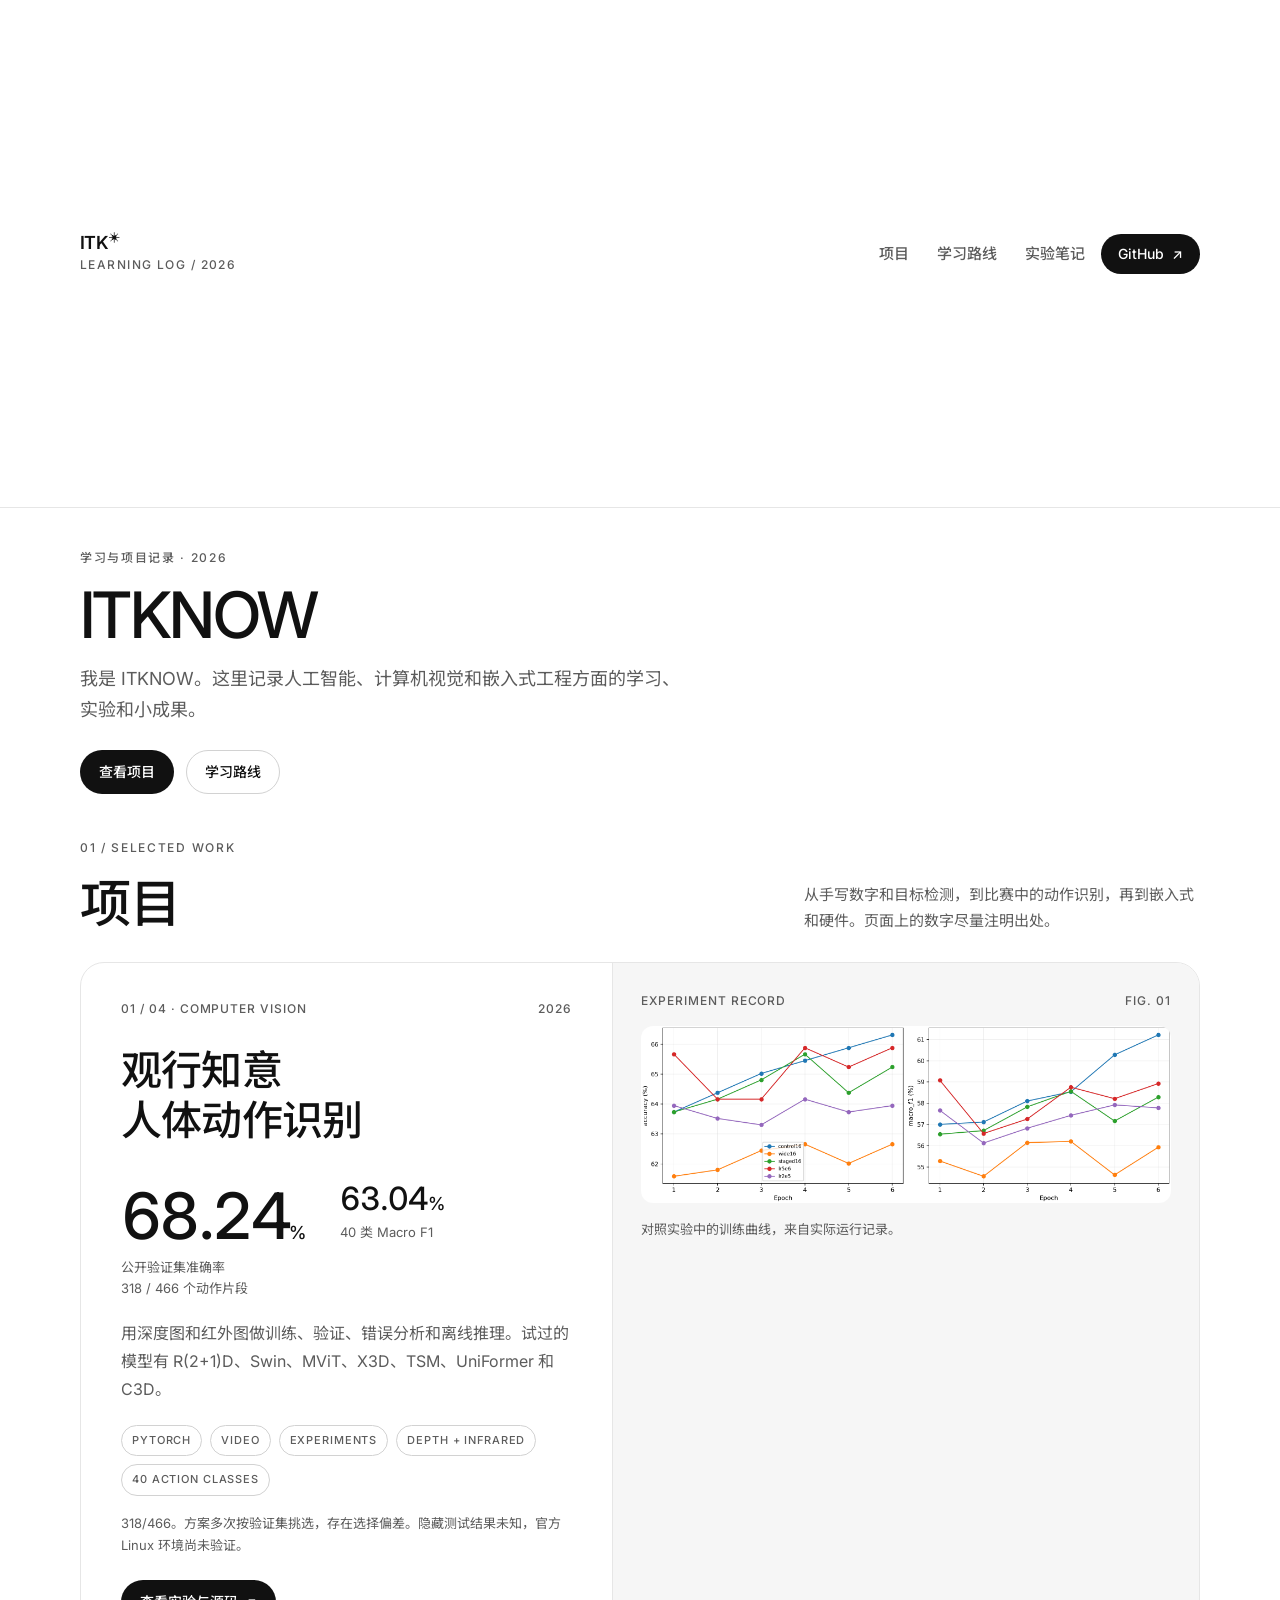
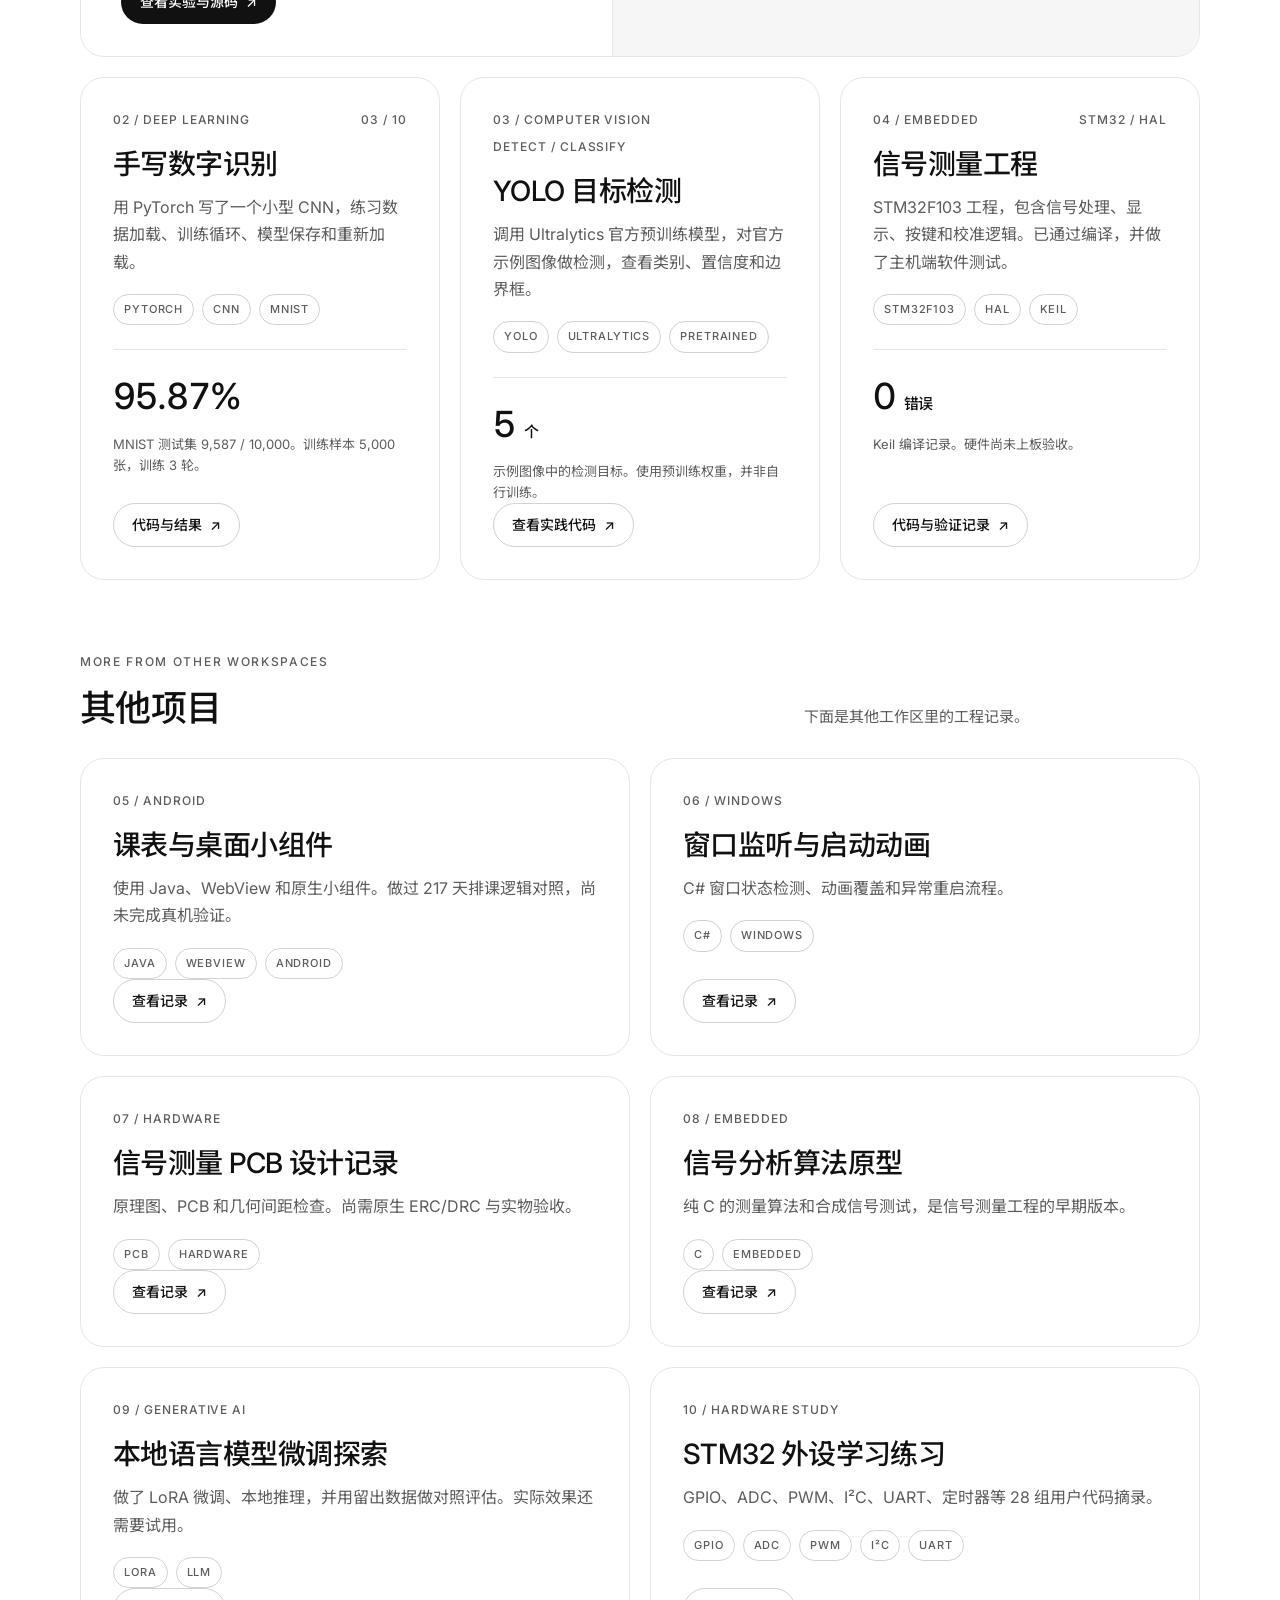
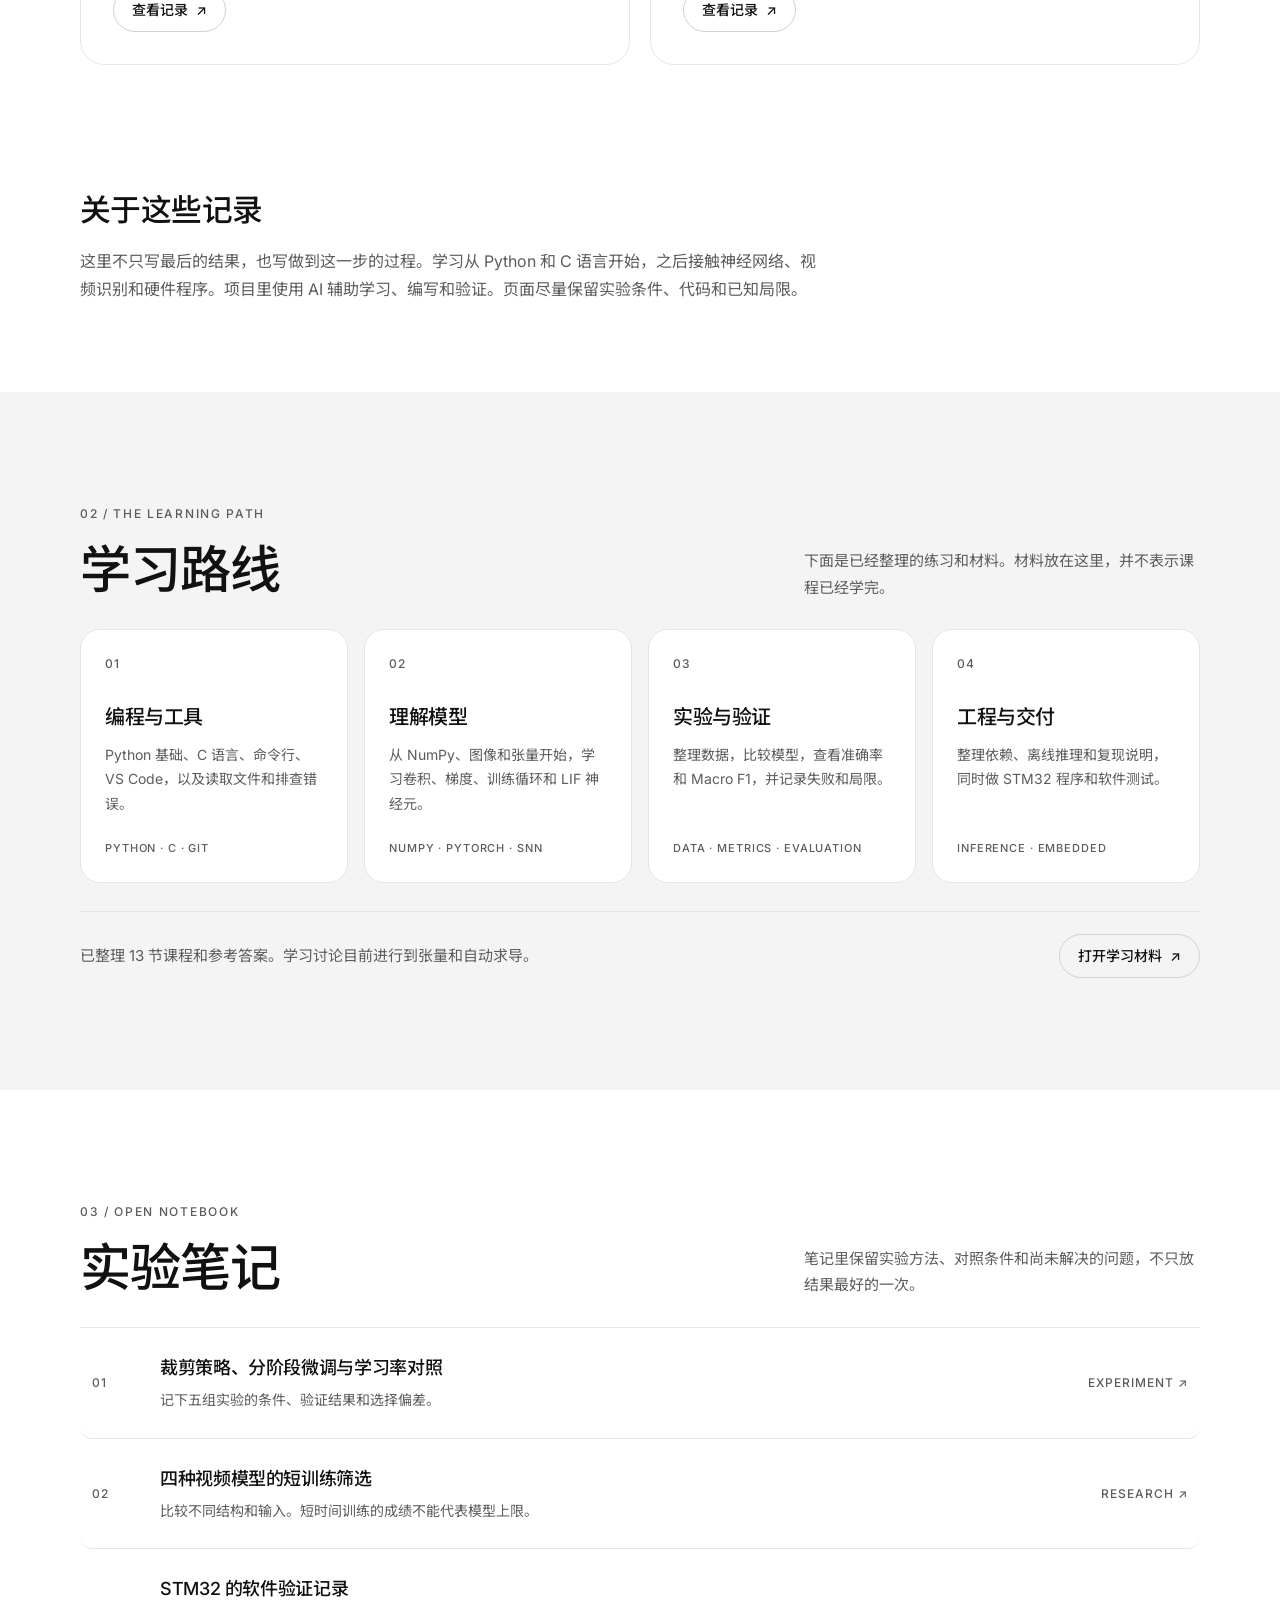
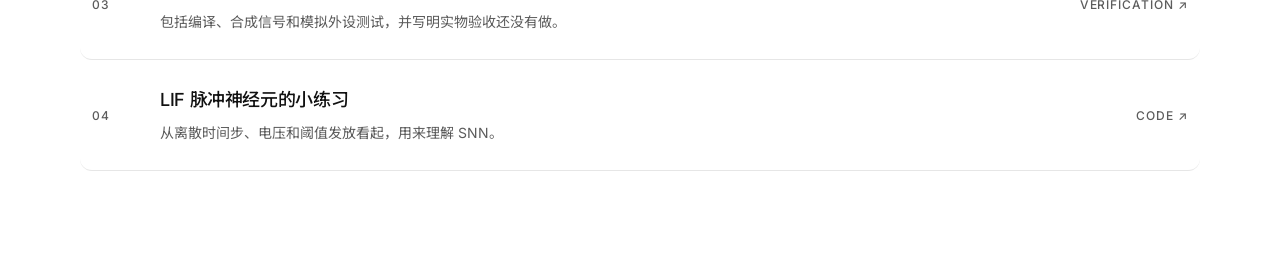
==== commit 7c9d6938: "Bring projects forward and plain the homepage copy Put the project list directly under a short intro" ====
--- a/index.html
+++ b/index.html
@@ -3,10 +3,10 @@
 <head>
   <meta charset="utf-8">
   <meta name="viewport" content="width=device-width, initial-scale=1">
-  <meta name="description" content="ITKNOW 的 AI 学习、实验与工程记录。">
+  <meta name="description" content="ITKNOW 的学习与项目记录，包括人工智能、计算机视觉和嵌入式方面的练习与实验。">
   <meta name="theme-color" content="#ffffff" media="(prefers-color-scheme: light)">
   <meta name="theme-color" content="#0c0c0c" media="(prefers-color-scheme: dark)">
-  <title>ITKNOW — 在实践中学习</title>
+  <title>ITKNOW：学习与项目记录</title>
   <link rel="preconnect" href="https://fonts.googleapis.com">
   <link rel="preconnect" href="https://fonts.gstatic.com" crossorigin>
   <link href="https://fonts.googleapis.com/css2?family=Inter:wght@400;500;600&family=Noto+Sans+SC:wght@400;500;600&display=swap" rel="stylesheet">
@@ -32,100 +32,74 @@
 
   <main id="main">
     <section class="hero wrap" id="top">
-      <p class="kicker"><span class="status-dot" aria-hidden="true"></span> PERSONAL LEARNING &amp; BUILD LOG</p>
-      <h1>把好奇心，<br><em>变成可运行的东西。</em></h1>
-      <p class="lede">你好，我是 ITKNOW。这里记录我在 AI、计算机视觉和嵌入式工程里的学习、实验与小成果。</p>
+      <p class="kicker">学习与项目记录 · 2026</p>
+      <h1>ITKNOW</h1>
+      <p class="lede">我是 ITKNOW。这里记录人工智能、计算机视觉和嵌入式工程方面的学习、实验和小成果。</p>
       <div class="hero-actions">
-        <a class="btn btn-primary" href="#projects">探索项目 <span>↘</span></a>
-        <a class="btn btn-ghost" href="#journey">看看学习路线 <span>→</span></a>
-      </div>
-
-      <aside class="stat-panel" aria-label="精选实验：人体动作识别">
-        <div class="stat-top">
-          <span>FIELD NOTE <b>01 / 04</b></span>
-          <span class="spark" aria-hidden="true">✳</span>
-        </div>
-        <div class="stat-main">
-          <div>
-            <p class="stat-label">ACTION RECOGNITION</p>
-            <p class="stat-value">68<span>.24</span><small>%</small></p>
-          </div>
-          <p class="stat-note">公开验证集准确率<br>318 / 466 个动作片段</p>
-        </div>
-        <div class="stat-bottom">
-          <div class="mini-bars" aria-hidden="true"><i></i><i></i><i></i><i></i><i></i><i></i><i></i><i></i><i></i><i></i><i></i><i></i></div>
-          <span>DEPTH + INFRARED<br>40 ACTION CLASSES</span>
-        </div>
-      </aside>
-      <div class="hero-index">
-        <span>01 — 04</span>
-        <span>THINK. BUILD. VERIFY.</span>
-        <span>SCROLL TO EXPLORE ↓</span>
-      </div>
-    </section>
-
-    <section class="intro" aria-label="关于这份记录">
-      <div class="wrap intro-inner">
-        <p>不止记录结果，<br><strong>也记录怎么走到这里。</strong></p>
-        <div>从 Python 和 C 语言入手，逐步接触神经网络、视频识别与硬件程序。项目使用 AI 辅助学习、编写和验证；这里尽量保留实验条件、代码及局限。</div>
-        <span class="intro-mark">THE PRACTICE<br>IS THE PROGRESS ↗</span>
-      </div>
-    </section>
-
-    <section class="section wrap" id="projects">
+        <a class="btn btn-primary" href="#projects">查看项目</a>
+        <a class="btn btn-ghost" href="#journey">学习路线</a>
+      </div>
+    </section>
+
+    <section class="section projects wrap" id="projects">
       <div class="section-head">
         <div>
           <p class="kicker">01 / SELECTED WORK</p>
-          <h2>做过的事<span>，</span><br>留下的记录。</h2>
-        </div>
-        <p>从一个小模型到完整的比赛实验，从软件算法到嵌入式工程。每个数字都尽可能连接到它的出处。</p>
-      </div>
-
-      <article class="feature">
+          <h2>项目</h2>
+        </div>
+        <p>从手写数字和目标检测，到比赛中的动作识别，再到嵌入式和硬件。页面上的数字尽量注明出处。</p>
+      </div>
+
+      <article class="feature" aria-label="精选实验：人体动作识别">
         <div class="feature-info">
-          <div class="project-top"><span>01 / COMPUTER VISION</span><span>2026</span></div>
+          <div class="project-top"><span>01 / 04 · COMPUTER VISION</span><span>2026</span></div>
           <h3>观行知意<br>人体动作识别</h3>
-          <p>围绕深度图与红外图，建立训练、验证、错误分析和离线推理流程；尝试 R(2+1)D、Swin、MViT、X3D、TSM、UniFormer 和 C3D 等方案。</p>
-          <div class="tags"><span>PYTORCH</span><span>VIDEO</span><span>EXPERIMENTS</span></div>
           <div class="feature-metrics">
-            <div><strong>68.24<small>%</small></strong><span>公开验证集准确率</span></div>
-            <div><strong>63.04<small>%</small></strong><span>40 类 Macro F1</span></div>
+            <div>
+              <strong class="metric-lg">68.24<small>%</small></strong>
+              <span>公开验证集准确率<br>318 / 466 个动作片段</span>
+            </div>
+            <div>
+              <strong>63.04<small>%</small></strong>
+              <span>40 类 Macro F1</span>
+            </div>
           </div>
-          <p class="disclaimer">318/466；多次使用验证集选择方案，存在选择偏差。隐藏测试结果未知，官方 Linux 环境尚未验证。</p>
-          <a class="text-link" href="https://github.com/itknow666/itknow666.github.io/tree/main/projects/action-recognition">查看实验与源码 <span>↗</span></a>
+          <p>用深度图和红外图做训练、验证、错误分析和离线推理。试过的模型有 R(2+1)D、Swin、MViT、X3D、TSM、UniFormer 和 C3D。</p>
+          <div class="tags"><span>PYTORCH</span><span>VIDEO</span><span>EXPERIMENTS</span><span>DEPTH + INFRARED</span><span>40 ACTION CLASSES</span></div>
+          <p class="disclaimer">318/466。方案多次按验证集挑选，存在选择偏差。隐藏测试结果未知，官方 Linux 环境尚未验证。</p>
+          <a class="btn btn-primary" href="https://github.com/itknow666/itknow666.github.io/tree/main/projects/action-recognition">查看实验与源码 <span>↗</span></a>
         </div>
         <div class="feature-art">
           <div class="figure-top"><span>EXPERIMENT RECORD</span><span>FIG. 01</span></div>
           <img src="assets/action-learning-curves.png" width="1920" height="640" alt="人体动作识别对照实验的学习曲线图" loading="lazy">
-          <p>对照实验中的训练曲线 · 来自实际运行记录</p>
-          <div class="figure-foot"><span>OBSERVE</span><span>→</span><span>COMPARE</span><span>→</span><span>ITERATE</span></div>
+          <p>对照实验中的训练曲线，来自实际运行记录。</p>
         </div>
       </article>
 
       <div class="project-grid">
         <article class="project-card">
-          <div class="project-top"><span>02 / DEEP LEARNING</span><span>↗</span></div>
-          <div class="card-symbol">03<span> / 10</span></div>
+          <div class="project-top"><span>02 / DEEP LEARNING</span><span>03 / 10</span></div>
           <h3>手写数字识别</h3>
-          <p>使用 PyTorch 编写小型 CNN，练习数据加载、训练循环、模型保存与重新加载。</p>
-          <div class="card-result"><b>95.87%</b><span>MNIST 测试集 · 9,587 / 10,000<br>5,000 张训练样本，训练 3 轮</span></div>
-          <a class="text-link" href="https://github.com/itknow666/itknow666.github.io/blob/main/projects/mnist/README.md">代码与结果 <span>↗</span></a>
+          <p>用 PyTorch 写了一个小型 CNN，练习数据加载、训练循环、模型保存和重新加载。</p>
+          <div class="tags"><span>PYTORCH</span><span>CNN</span><span>MNIST</span></div>
+          <div class="card-result"><b>95.87%</b><span>MNIST 测试集 9,587 / 10,000。训练样本 5,000 张，训练 3 轮。</span></div>
+          <a class="btn btn-ghost" href="https://github.com/itknow666/itknow666.github.io/blob/main/projects/mnist/README.md">代码与结果 <span>↗</span></a>
         </article>
         <article class="project-card">
-          <div class="project-top"><span>03 / COMPUTER VISION</span><span>↗</span></div>
-          <div class="card-symbol brackets">[ &nbsp; ]<span>DETECT / CLASSIFY</span></div>
+          <div class="project-top"><span>03 / COMPUTER VISION</span><span>DETECT / CLASSIFY</span></div>
           <h3>YOLO 目标检测</h3>
-          <p>调用 Ultralytics 官方预训练模型，对官方示例图像完成检测，理解类别、置信度和边界框。</p>
-          <div class="card-result"><b>5 <small>个</small></b><span>示例图像中的检测目标<br>使用预训练权重，并非自行训练</span></div>
-          <a class="text-link" href="https://github.com/itknow666/itknow666.github.io/blob/main/projects/yolo/README.md">查看实践代码 <span>↗</span></a>
+          <p>调用 Ultralytics 官方预训练模型，对官方示例图像做检测，查看类别、置信度和边界框。</p>
+          <div class="tags"><span>YOLO</span><span>ULTRALYTICS</span><span>PRETRAINED</span></div>
+          <div class="card-result"><b>5 <small>个</small></b><span>示例图像中的检测目标。使用预训练权重，并非自行训练。</span></div>
+          <a class="btn btn-ghost" href="https://github.com/itknow666/itknow666.github.io/blob/main/projects/yolo/README.md">查看实践代码 <span>↗</span></a>
         </article>
         <article class="project-card">
-          <div class="project-top"><span>04 / EMBEDDED</span><span>↗</span></div>
-          <div class="card-symbol signal">∿<span>STM32 / HAL</span></div>
+          <div class="project-top"><span>04 / EMBEDDED</span><span>STM32 / HAL</span></div>
           <h3>信号测量工程</h3>
-          <p>STM32F103 工程包含信号处理、显示、按键和校准逻辑；通过编译及主机端软件测试。</p>
-          <div class="card-result"><b>0 <small>错误</small></b><span>Keil 编译记录<br>硬件尚未上板验收</span></div>
-          <a class="text-link" href="https://github.com/itknow666/itknow666.github.io/blob/main/projects/stm32/README.md">代码与验证记录 <span>↗</span></a>
+          <p>STM32F103 工程，包含信号处理、显示、按键和校准逻辑。已通过编译，并做了主机端软件测试。</p>
+          <div class="tags"><span>STM32F103</span><span>HAL</span><span>KEIL</span></div>
+          <div class="card-result"><b>0 <small>错误</small></b><span>Keil 编译记录。硬件尚未上板验收。</span></div>
+          <a class="btn btn-ghost" href="https://github.com/itknow666/itknow666.github.io/blob/main/projects/stm32/README.md">代码与验证记录 <span>↗</span></a>
         </article>
       </div>
 
@@ -133,19 +107,60 @@
         <div class="section-head more-heading">
           <div>
             <p class="kicker">MORE FROM OTHER WORKSPACES</p>
-            <h3>更多实践与探索</h3>
+            <h3>其他项目</h3>
           </div>
-          <p>来自不同工作区的工程记录，继续补全这条学习路径。</p>
-        </div>
-        <div class="work-list">
-          <a href="https://github.com/itknow666/itknow666.github.io/tree/main/projects/campus-timetable"><span>05 / ANDROID</span><div><h4>课表与桌面小组件</h4><p>Java、WebView 与原生小组件；217 天排课逻辑对照，尚未完成真机验证。</p></div><b>↗</b></a>
-          <a href="https://github.com/itknow666/itknow666.github.io/tree/main/projects/startup-animation"><span>06 / WINDOWS</span><div><h4>窗口监听与启动动画</h4><p>C# 窗口状态检测、动画覆盖与异常重启流程。</p></div><b>↗</b></a>
-          <a href="https://github.com/itknow666/itknow666.github.io/tree/main/projects/pcb-design"><span>07 / HARDWARE</span><div><h4>信号测量 PCB 设计记录</h4><p>原理图、PCB 和几何间距检查；尚需原生 ERC/DRC 与实物验收。</p></div><b>↗</b></a>
-          <a href="https://github.com/itknow666/itknow666.github.io/tree/main/projects/signal-analyzer"><span>08 / EMBEDDED</span><div><h4>信号分析算法原型</h4><p>纯 C 测量算法与合成信号测试，是信号测量工程的早期版本。</p></div><b>↗</b></a>
-          <a href="https://github.com/itknow666/itknow666.github.io/tree/main/projects/local-llm"><span>09 / GENERATIVE AI</span><div><h4>本地语言模型微调探索</h4><p>LoRA 微调、本地推理与留出数据对照评估；效果仍待实际试用。</p></div><b>↗</b></a>
-          <a href="https://github.com/itknow666/itknow666.github.io/tree/main/projects/stm32-peripherals"><span>10 / HARDWARE STUDY</span><div><h4>STM32 外设学习练习</h4><p>GPIO、ADC、PWM、I²C、UART、定时器等 28 组用户代码摘录。</p></div><b>↗</b></a>
-        </div>
-      </div>
+          <p>下面是其他工作区里的工程记录。</p>
+        </div>
+        <div class="project-grid more-grid">
+          <article class="project-card">
+            <div class="project-top"><span>05 / ANDROID</span></div>
+            <h3>课表与桌面小组件</h3>
+            <p>使用 Java、WebView 和原生小组件。做过 217 天排课逻辑对照，尚未完成真机验证。</p>
+            <div class="tags"><span>JAVA</span><span>WEBVIEW</span><span>ANDROID</span></div>
+            <a class="btn btn-ghost" href="https://github.com/itknow666/itknow666.github.io/tree/main/projects/campus-timetable">查看记录 <span>↗</span></a>
+          </article>
+          <article class="project-card">
+            <div class="project-top"><span>06 / WINDOWS</span></div>
+            <h3>窗口监听与启动动画</h3>
+            <p>C# 窗口状态检测、动画覆盖和异常重启流程。</p>
+            <div class="tags"><span>C#</span><span>WINDOWS</span></div>
+            <a class="btn btn-ghost" href="https://github.com/itknow666/itknow666.github.io/tree/main/projects/startup-animation">查看记录 <span>↗</span></a>
+          </article>
+          <article class="project-card">
+            <div class="project-top"><span>07 / HARDWARE</span></div>
+            <h3>信号测量 PCB 设计记录</h3>
+            <p>原理图、PCB 和几何间距检查。尚需原生 ERC/DRC 与实物验收。</p>
+            <div class="tags"><span>PCB</span><span>HARDWARE</span></div>
+            <a class="btn btn-ghost" href="https://github.com/itknow666/itknow666.github.io/tree/main/projects/pcb-design">查看记录 <span>↗</span></a>
+          </article>
+          <article class="project-card">
+            <div class="project-top"><span>08 / EMBEDDED</span></div>
+            <h3>信号分析算法原型</h3>
+            <p>纯 C 的测量算法和合成信号测试，是信号测量工程的早期版本。</p>
+            <div class="tags"><span>C</span><span>EMBEDDED</span></div>
+            <a class="btn btn-ghost" href="https://github.com/itknow666/itknow666.github.io/tree/main/projects/signal-analyzer">查看记录 <span>↗</span></a>
+          </article>
+          <article class="project-card">
+            <div class="project-top"><span>09 / GENERATIVE AI</span></div>
+            <h3>本地语言模型微调探索</h3>
+            <p>做了 LoRA 微调、本地推理，并用留出数据做对照评估。实际效果还需要试用。</p>
+            <div class="tags"><span>LORA</span><span>LLM</span></div>
+            <a class="btn btn-ghost" href="https://github.com/itknow666/itknow666.github.io/tree/main/projects/local-llm">查看记录 <span>↗</span></a>
+          </article>
+          <article class="project-card">
+            <div class="project-top"><span>10 / HARDWARE STUDY</span></div>
+            <h3>STM32 外设学习练习</h3>
+            <p>GPIO、ADC、PWM、I²C、UART、定时器等 28 组用户代码摘录。</p>
+            <div class="tags"><span>GPIO</span><span>ADC</span><span>PWM</span><span>I²C</span><span>UART</span></div>
+            <a class="btn btn-ghost" href="https://github.com/itknow666/itknow666.github.io/tree/main/projects/stm32-peripherals">查看记录 <span>↗</span></a>
+          </article>
+        </div>
+      </div>
+    </section>
+
+    <section class="about wrap" aria-label="关于这些记录">
+      <h2>关于这些记录</h2>
+      <p>这里不只写最后的结果，也写做到这一步的过程。学习从 Python 和 C 语言开始，之后接触神经网络、视频识别和硬件程序。项目里使用 AI 辅助学习、编写和验证。页面尽量保留实验条件、代码和已知局限。</p>
     </section>
 
     <section class="journey" id="journey">
@@ -153,19 +168,19 @@
         <div class="section-head">
           <div>
             <p class="kicker">02 / THE LEARNING PATH</p>
-            <h2>学习，是一条<br><em>不断回访的路。</em></h2>
+            <h2>学习路线</h2>
           </div>
-          <p>这些是已有的练习与路线材料，不把资料齐全当成课程已经完成。</p>
+          <p>下面是已经整理的练习和材料。材料放在这里，并不表示课程已经学完。</p>
         </div>
         <div class="steps">
-          <article><span>01</span><h3>编程与工具</h3><p>Python 基础、C 语言、命令行、VS Code，以及读取文件与排查错误。</p><small>PYTHON · C · GIT</small></article>
-          <article><span>02</span><h3>理解模型</h3><p>从 NumPy、图像与张量出发，理解卷积、梯度、训练循环和 LIF 神经元。</p><small>NUMPY · PYTORCH · SNN</small></article>
-          <article><span>03</span><h3>实验与验证</h3><p>整理数据，比较模型，观察准确率与 Macro F1，并记录失败和局限。</p><small>DATA · METRICS · EVALUATION</small></article>
-          <article><span>04</span><h3>工程与交付</h3><p>整理依赖、离线推理与复现说明；同时探索 STM32 程序与软件测试。</p><small>INFERENCE · EMBEDDED</small></article>
+          <article><span>01</span><h3>编程与工具</h3><p>Python 基础、C 语言、命令行、VS Code，以及读取文件和排查错误。</p><small>PYTHON · C · GIT</small></article>
+          <article><span>02</span><h3>理解模型</h3><p>从 NumPy、图像和张量开始，学习卷积、梯度、训练循环和 LIF 神经元。</p><small>NUMPY · PYTORCH · SNN</small></article>
+          <article><span>03</span><h3>实验与验证</h3><p>整理数据，比较模型，查看准确率和 Macro F1，并记录失败和局限。</p><small>DATA · METRICS · EVALUATION</small></article>
+          <article><span>04</span><h3>工程与交付</h3><p>整理依赖、离线推理和复现说明，同时做 STM32 程序和软件测试。</p><small>INFERENCE · EMBEDDED</small></article>
         </div>
         <div class="journey-foot">
-          <p>13 节课程与参考答案已整理；学习讨论已进行到张量与自动求导。</p>
-          <a class="text-link" href="https://github.com/itknow666/itknow666.github.io/blob/main/projects/learning/README.md">打开学习材料 <span>↗</span></a>
+          <p>已整理 13 节课程和参考答案。学习讨论目前进行到张量和自动求导。</p>
+          <a class="btn btn-ghost" href="https://github.com/itknow666/itknow666.github.io/blob/main/projects/learning/README.md">打开学习材料 <span>↗</span></a>
         </div>
       </div>
     </section>
@@ -174,25 +189,24 @@
       <div class="section-head">
         <div>
           <p class="kicker">03 / OPEN NOTEBOOK</p>
-          <h2>把过程<br>一起打开。</h2>
-        </div>
-        <p>好的实验不只展示最好的一次，也需要保留方法、对比条件与尚未解决的问题。</p>
+          <h2>实验笔记</h2>
+        </div>
+        <p>笔记里保留实验方法、对照条件和尚未解决的问题，不只放结果最好的一次。</p>
       </div>
       <div class="note-list">
-        <a href="https://github.com/itknow666/itknow666.github.io/blob/main/projects/action-recognition/runs/ablation-v4-20261027/实验结果.md"><span>01</span><div><h3>裁剪策略、分阶段微调与学习率对照</h3><p>记录五组实验条件、验证结果与选择偏差。</p></div><span class="note-type">EXPERIMENT ↗</span></a>
-        <a href="https://github.com/itknow666/itknow666.github.io/blob/main/projects/action-recognition/runs/candidates-v6-20261106/实验结果.md"><span>02</span><div><h3>四种视频模型的短训练筛选</h3><p>不同架构与输入条件的探索；短训成绩并不代表模型上限。</p></div><span class="note-type">RESEARCH ↗</span></a>
-        <a href="https://github.com/itknow666/itknow666.github.io/blob/main/projects/stm32/evidence/validation.json"><span>03</span><div><h3>STM32 的软件验证记录</h3><p>编译、合成信号与模拟外设测试，以及明确的实物验收边界。</p></div><span class="note-type">VERIFICATION ↗</span></a>
-        <a href="https://github.com/itknow666/itknow666.github.io/blob/main/projects/snn/lif_quickstart.py"><span>04</span><div><h3>LIF 脉冲神经元的小练习</h3><p>从离散时间步、电压和阈值发放开始理解 SNN。</p></div><span class="note-type">CODE ↗</span></a>
+        <a href="https://github.com/itknow666/itknow666.github.io/blob/main/projects/action-recognition/runs/ablation-v4-20261027/实验结果.md"><span>01</span><div><h3>裁剪策略、分阶段微调与学习率对照</h3><p>记下五组实验的条件、验证结果和选择偏差。</p></div><span class="note-type">EXPERIMENT ↗</span></a>
+        <a href="https://github.com/itknow666/itknow666.github.io/blob/main/projects/action-recognition/runs/candidates-v6-20261106/实验结果.md"><span>02</span><div><h3>四种视频模型的短训练筛选</h3><p>比较不同结构和输入。短时间训练的成绩不能代表模型上限。</p></div><span class="note-type">RESEARCH ↗</span></a>
+        <a href="https://github.com/itknow666/itknow666.github.io/blob/main/projects/stm32/evidence/validation.json"><span>03</span><div><h3>STM32 的软件验证记录</h3><p>包括编译、合成信号和模拟外设测试，并写明实物验收还没有做。</p></div><span class="note-type">VERIFICATION ↗</span></a>
+        <a href="https://github.com/itknow666/itknow666.github.io/blob/main/projects/snn/lif_quickstart.py"><span>04</span><div><h3>LIF 脉冲神经元的小练习</h3><p>从离散时间步、电压和阈值发放看起，用来理解 SNN。</p></div><span class="note-type">CODE ↗</span></a>
       </div>
     </section>
 
     <section class="closing">
       <div class="wrap closing-inner">
-        <p class="kicker">STILL LEARNING / ALWAYS BUILDING</p>
-        <h2>下一次探索，<br><em>正在路上。</em></h2>
+        <h2>记录会继续更新。</h2>
         <div class="closing-row">
-          <p>这里是持续更新的学习记录。<br>欢迎查看代码、实验和更多项目。</p>
-          <a class="btn btn-inverse" href="https://github.com/itknow666">访问我的 GitHub <span>↗</span></a>
+          <p>代码、实验和其他项目可以在 GitHub 上查看。</p>
+          <a class="btn btn-inverse" href="https://github.com/itknow666">打开 GitHub <span>↗</span></a>
         </div>
       </div>
     </section>
@@ -201,7 +215,7 @@
   <footer class="site-footer">
     <div class="wrap footer-inner">
       <span class="footer-brand">ITKNOW <sup>✳</sup></span>
-      <p>AI · ENGINEERING · LEARNING IN PUBLIC</p>
+      <p>人工智能 · 工程 · 公开学习记录</p>
       <a href="#top">回到顶部 ↑</a>
     </div>
   </footer>
--- a/styles.css
+++ b/styles.css
@@ -208,7 +208,7 @@
 
 /* Hero */
 
-.hero { padding: 72px 0 28px; }
+.hero { padding: 40px 0 4px; }
 
 .hero .kicker { display: flex; align-items: center; gap: 10px; }
 
@@ -221,18 +221,17 @@
 }
 
 .hero h1 {
-  margin: 22px 0 0;
-  max-width: 14em;
-  font-size: clamp(1.9rem, 5.2vw, 4.6rem);
-  line-height: 1.18;
-  letter-spacing: -0.03em;
+  margin: 14px 0 0;
+  font-size: clamp(2.6rem, 5vw, 4rem);
+  line-height: 1.05;
+  letter-spacing: -0.04em;
 }
 
 .lede {
-  max-width: 36rem;
-  margin: 24px 0 0;
+  max-width: 38rem;
+  margin: 16px 0 0;
   font-size: 18px;
-  line-height: 1.75;
+  line-height: 1.7;
   color: var(--muted);
 }
 
@@ -240,7 +239,7 @@
   display: flex;
   flex-wrap: wrap;
   gap: 12px;
-  margin-top: 32px;
+  margin-top: 24px;
 }
 
 .stat-panel {
@@ -254,13 +253,16 @@
 .stat-top, .stat-bottom, .figure-top, .figure-foot, .project-top {
   display: flex;
   justify-content: space-between;
-  align-items: center;
-  gap: 16px;
+  align-items: flex-start;
+  flex-wrap: wrap;
+  gap: 8px 16px;
   font-size: 12px;
   font-weight: 500;
   letter-spacing: 0.08em;
   color: var(--muted);
 }
+
+.project-top span { white-space: nowrap; }
 
 .stat-top b { font-weight: 500; color: var(--fg); margin-left: 8px; }
 
@@ -379,12 +381,14 @@
 
 .section { padding: 112px 0; }
 
+.projects { padding-top: 40px; }
+
 .section-head {
   display: grid;
   grid-template-columns: minmax(0, 1.4fr) minmax(0, 0.8fr);
   gap: 32px;
   align-items: end;
-  margin-bottom: 40px;
+  margin-bottom: 28px;
 }
 
 .section-head h2, .more-heading h3 {
@@ -412,17 +416,19 @@
 
 .feature-info { padding: 36px 40px 32px; display: flex; flex-direction: column; }
 
+.feature-info .btn { align-self: flex-start; margin-top: 24px; }
+
 .feature-info h3 {
-  margin: 36px 0 16px;
-  font-size: clamp(1.8rem, 2.6vw, 2.5rem);
-  line-height: 1.25;
+  margin: 28px 0 14px;
+  font-size: clamp(2rem, 3.2vw, 3rem);
+  line-height: 1.2;
 }
 
 .feature-info > p:not(.disclaimer) {
-  margin: 0;
-  max-width: 38rem;
-  font-size: 15px;
-  line-height: 1.8;
+  margin: 20px 0 0;
+  max-width: 40rem;
+  font-size: 16px;
+  line-height: 1.75;
   color: var(--muted);
 }
 
@@ -442,9 +448,9 @@
   display: flex;
   flex-wrap: wrap;
   gap: 36px;
-  margin-top: 32px;
-  padding-top: 24px;
-  border-top: 1px solid var(--line);
+  margin-top: 22px;
+  padding-top: 0;
+  border-top: 0;
 }
 
 .feature-metrics strong {
@@ -455,6 +461,8 @@
   font-variant-numeric: tabular-nums;
   line-height: 1.1;
 }
+
+.feature-metrics .metric-lg { font-size: clamp(3rem, 5vw, 4.25rem); letter-spacing: -0.04em; }
 
 .feature-metrics strong small { font-size: 18px; }
 
@@ -507,27 +515,29 @@
 .project-grid {
   display: grid;
   grid-template-columns: repeat(3, minmax(0, 1fr));
-  gap: 16px;
-  margin-top: 16px;
-}
+  gap: 20px;
+  margin-top: 20px;
+}
+
+.more-grid { grid-template-columns: repeat(2, minmax(0, 1fr)); }
 
 .project-card {
   display: flex;
   flex-direction: column;
   min-width: 0;
-  padding: 28px;
+  padding: 32px;
   background: var(--card);
   border: 1px solid var(--line);
-  border-radius: var(--radius);
+  border-radius: 24px;
   transition: transform 0.2s ease, border-color 0.2s ease, box-shadow 0.2s ease, background 0.2s ease;
 }
 
-.project-card h3 { margin: 22px 0 10px; font-size: 24px; line-height: 1.3; }
+.project-card h3 { margin: 18px 0 12px; font-size: 28px; line-height: 1.25; }
 
 .project-card > p {
   margin: 0;
-  font-size: 14px;
-  line-height: 1.75;
+  font-size: 16px;
+  line-height: 1.7;
   color: var(--muted);
 }
 
@@ -570,7 +580,7 @@
 }
 
 .card-result b {
-  font-size: 26px;
+  font-size: 36px;
   font-weight: 500;
   letter-spacing: -0.03em;
   white-space: nowrap;
@@ -581,9 +591,28 @@
 
 .card-result span { font-size: 13px; line-height: 1.6; color: var(--muted); }
 
-.project-card .text-link { margin-top: auto; padding-top: 22px; }
-
-.more-work { margin-top: 88px; }
+.project-card .btn { margin-top: auto; align-self: flex-start; }
+
+.project-card .tags { margin-top: 18px; }
+
+.more-work { margin-top: 72px; }
+
+.about {
+  padding: 8px 0 88px;
+}
+
+.about h2 {
+  margin: 0 0 12px;
+  font-size: clamp(1.6rem, 2.4vw, 2rem);
+}
+
+.about p {
+  margin: 0;
+  max-width: 46rem;
+  font-size: 16px;
+  line-height: 1.8;
+  color: var(--muted);
+}
 
 .more-heading h3 { font-size: clamp(1.7rem, 3vw, 2.25rem); }
 
@@ -700,12 +729,12 @@
 
 .closing em { color: #d6d6d6; }
 
-.closing-inner { padding: 104px 0 96px; }
+.closing-inner { padding: 72px 0 64px; }
 
 .closing h2 {
-  margin: 20px 0 0;
-  font-size: clamp(2.4rem, 6vw, 4.6rem);
-  line-height: 1.16;
+  margin: 0;
+  font-size: clamp(1.8rem, 3vw, 2.5rem);
+  line-height: 1.25;
   letter-spacing: -0.03em;
 }
 
@@ -792,6 +821,7 @@
   .feature { grid-template-columns: 1fr; }
   .feature-art { border-left: 0; border-top: 1px solid var(--line); }
   .project-grid, .steps { grid-template-columns: 1fr 1fr; }
+  .more-grid { grid-template-columns: 1fr 1fr; }
   .section-head { grid-template-columns: 1fr; align-items: start; }
 }
 
@@ -801,15 +831,24 @@
   .site-header { height: auto; }
   .header-inner { flex-wrap: wrap; padding: 16px 0; }
   .site-nav { width: 100%; justify-content: flex-start; }
-  .hero { padding-top: 36px; }
-  .lede { font-size: 16px; }
+  .hero { padding-top: 28px; }
+  .hero h1 { font-size: 2.35rem; margin-top: 10px; }
+  .lede { font-size: 16px; margin-top: 10px; }
+  .hero-actions { margin-top: 16px; }
+  .section-head { margin-bottom: 18px; }
+  .section-head h2, .more-heading h3 { margin-top: 8px; }
+  .feature-info h3 { margin: 14px 0 8px; }
+  .feature-metrics { margin-top: 12px; }
   .stat-panel { padding: 24px 20px; border-radius: 20px; }
   .stat-main, .stat-bottom, .closing-row, .journey-foot, .footer-inner { align-items: flex-start; flex-direction: column; }
   .stat-note, .stat-bottom span { text-align: left; }
   .intro-inner { grid-template-columns: 1fr; gap: 20px; padding: 48px 0; }
   .section, .journey { padding: 72px 0; }
+  .projects { padding-top: 28px; }
+  .about { padding-bottom: 64px; }
+  .project-card .btn, .feature-info .btn { align-self: stretch; justify-content: center; }
   .feature-info { padding: 24px 20px; }
-  .project-grid, .steps { grid-template-columns: 1fr; }
+  .project-grid, .more-grid, .steps { grid-template-columns: 1fr; }
   .work-list a, .note-list a { grid-template-columns: 1fr auto; }
   .work-list a > span, .note-type { grid-column: 1 / -1; }
   .note-list a > span:first-child { grid-column: auto; }
